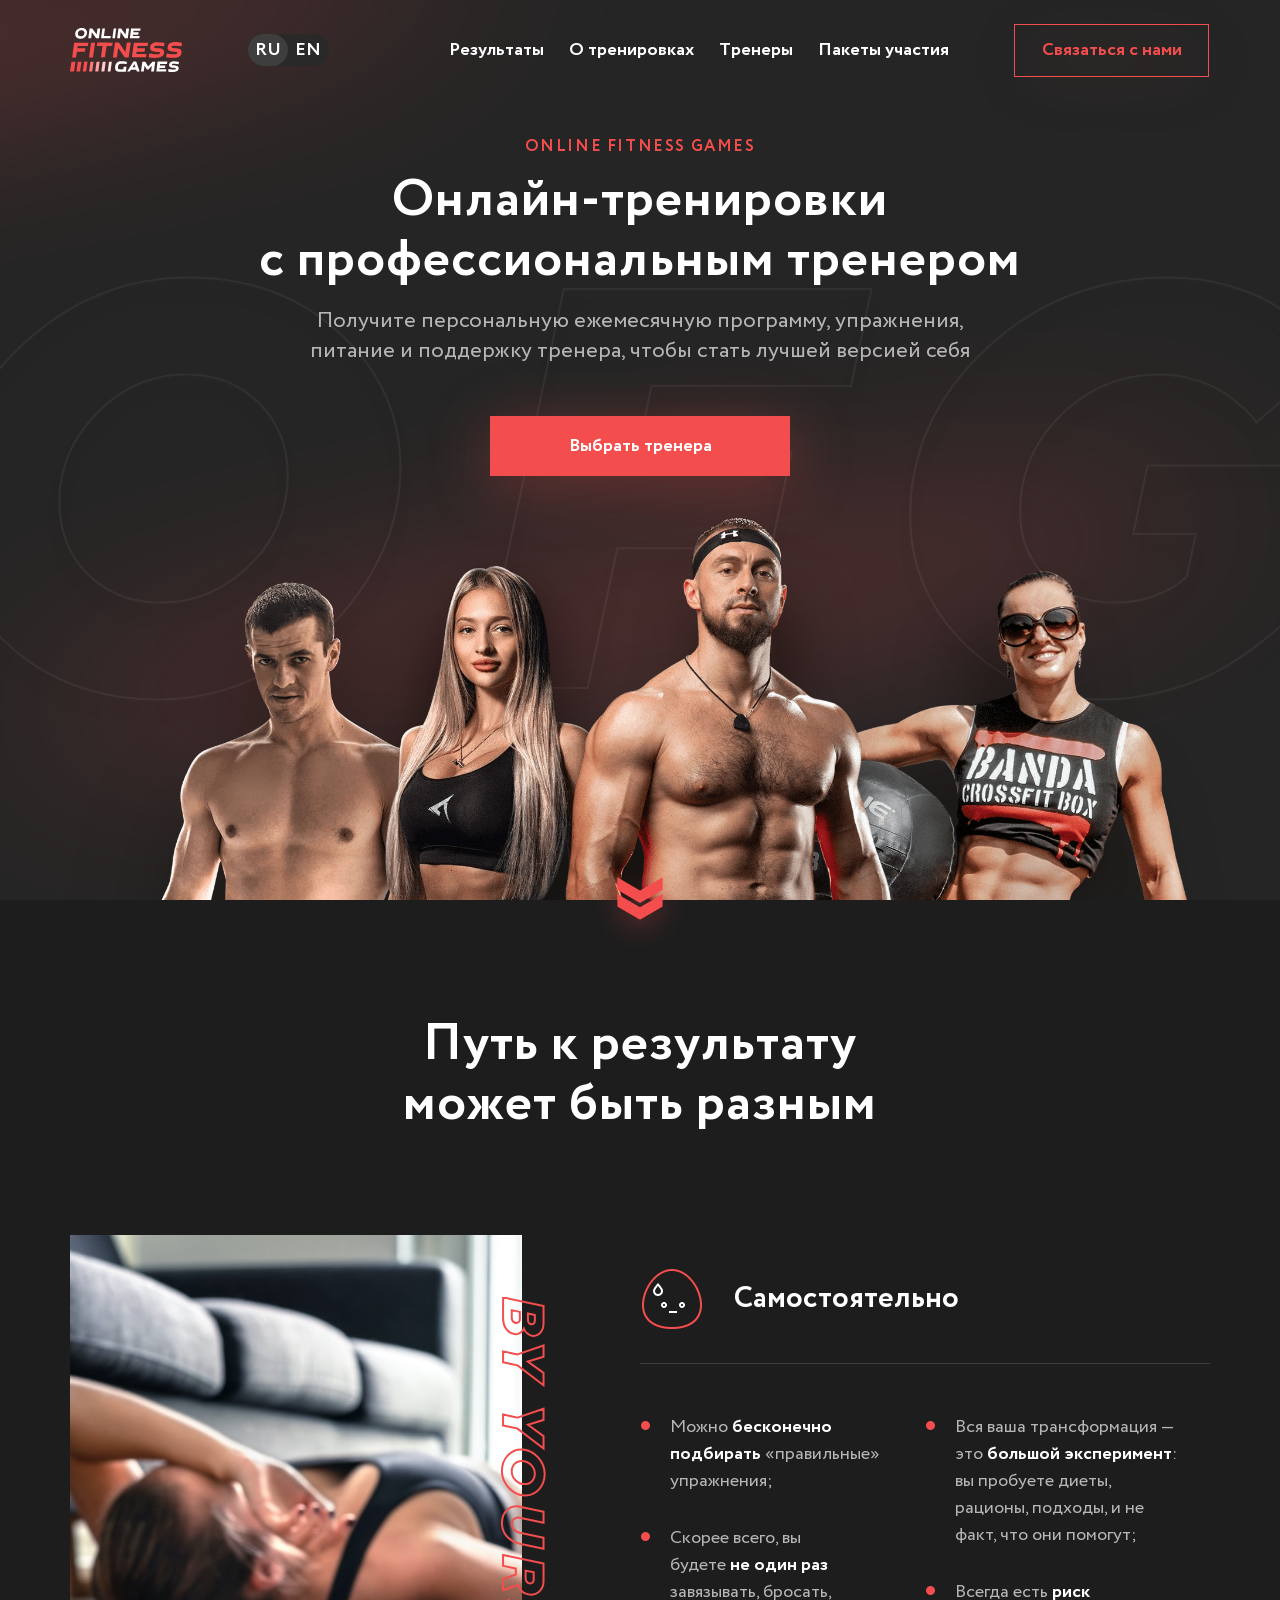
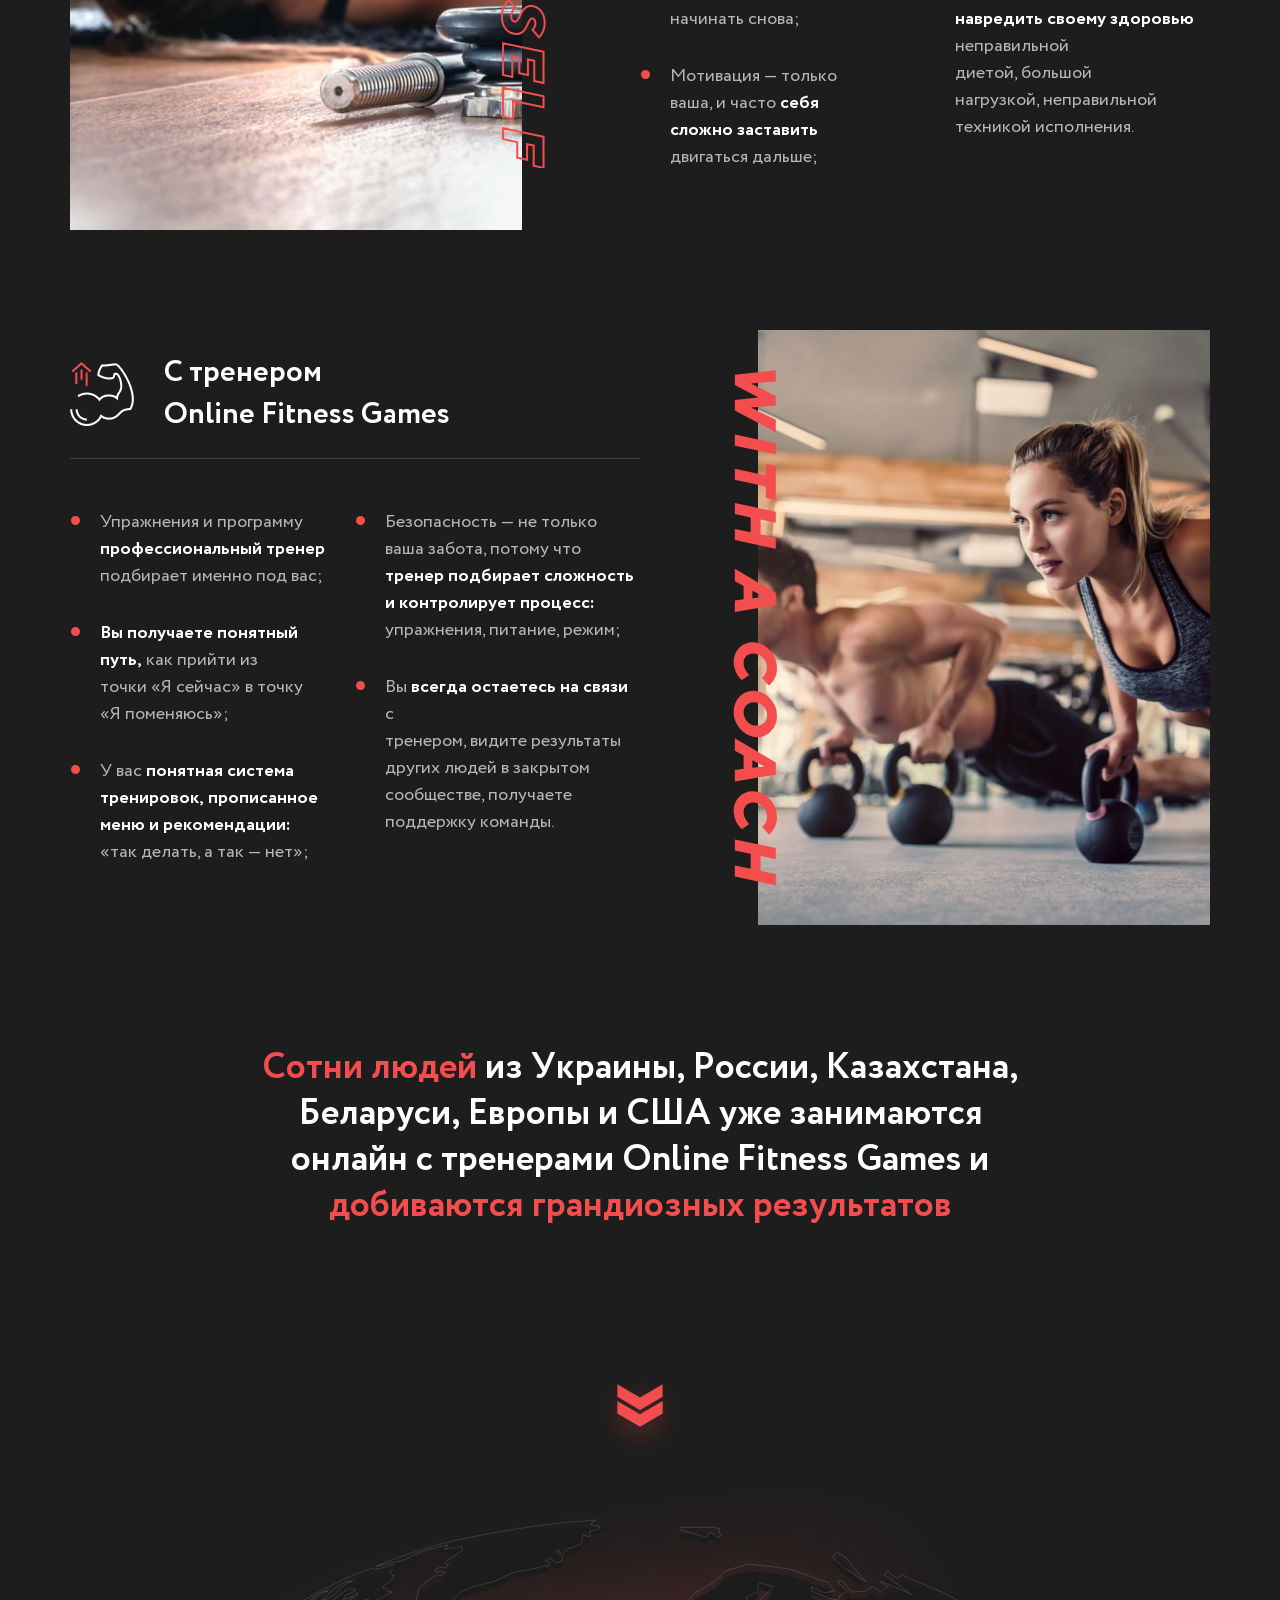
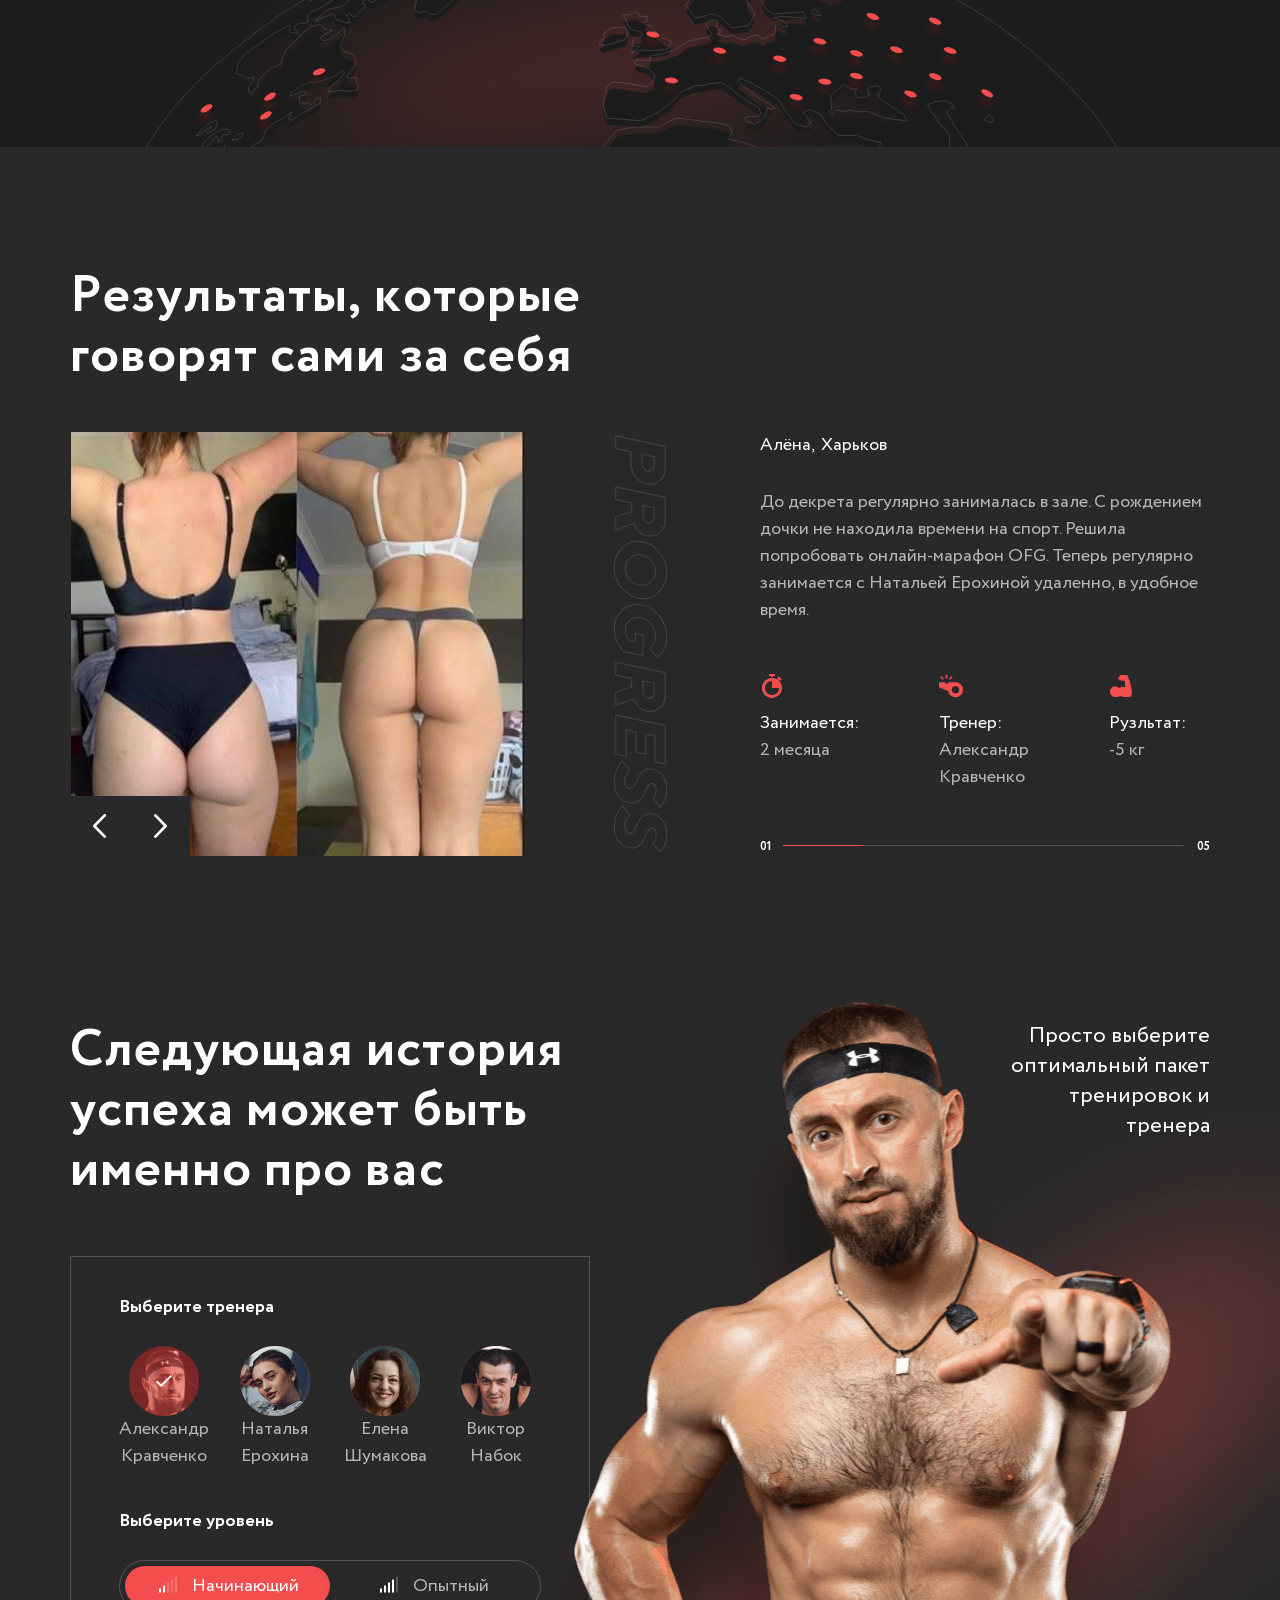
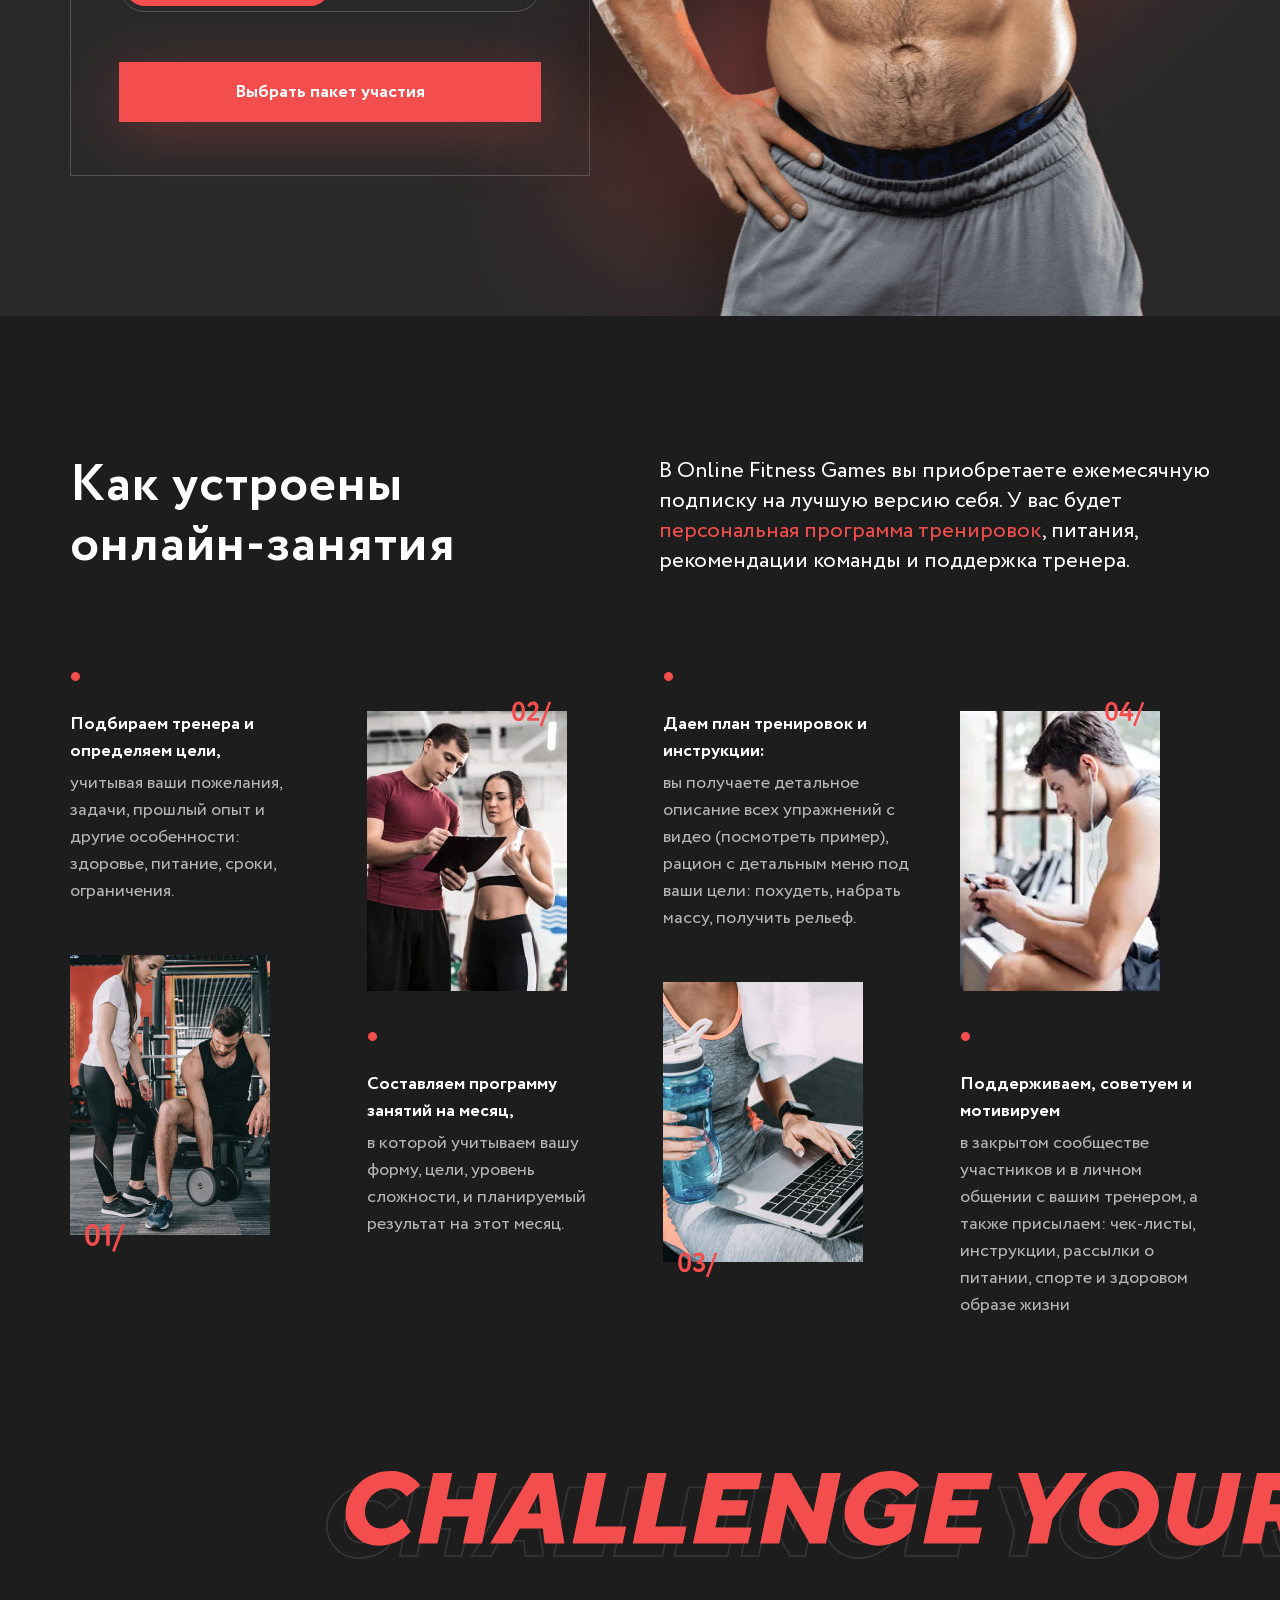
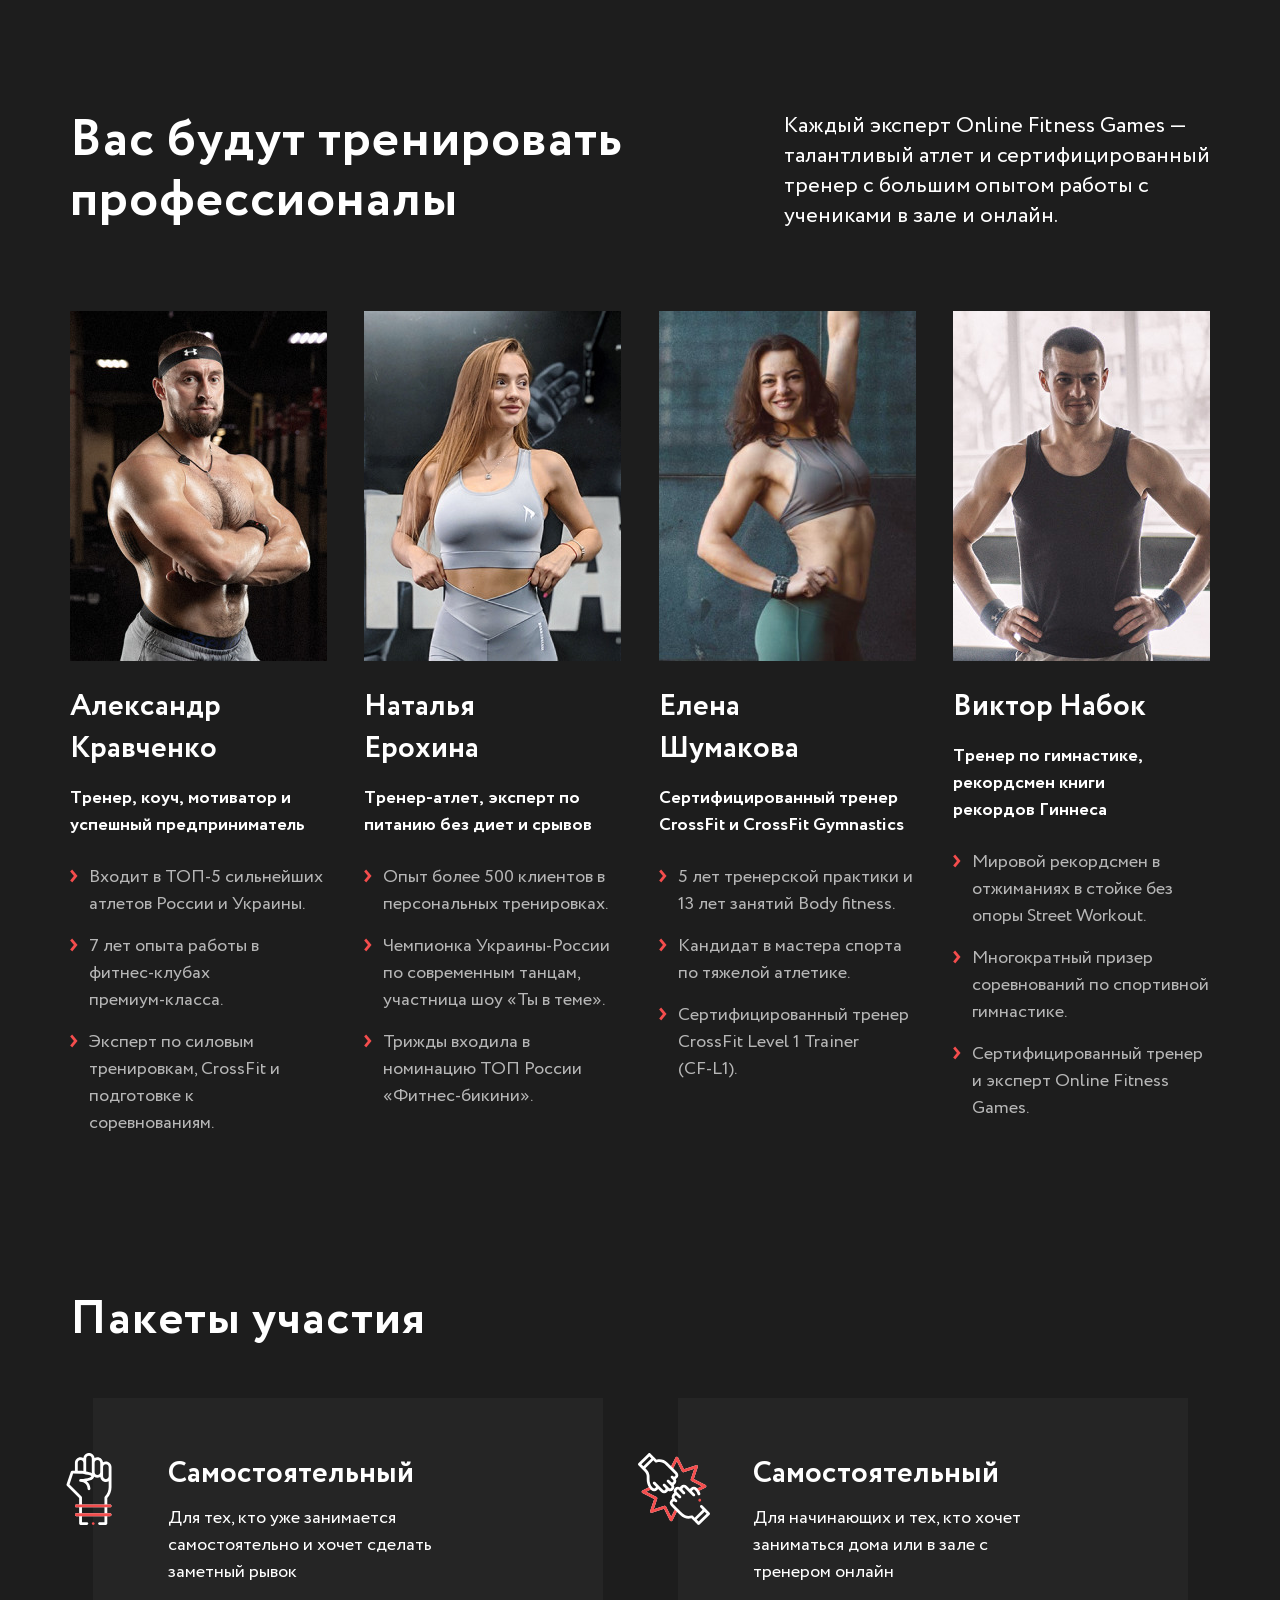
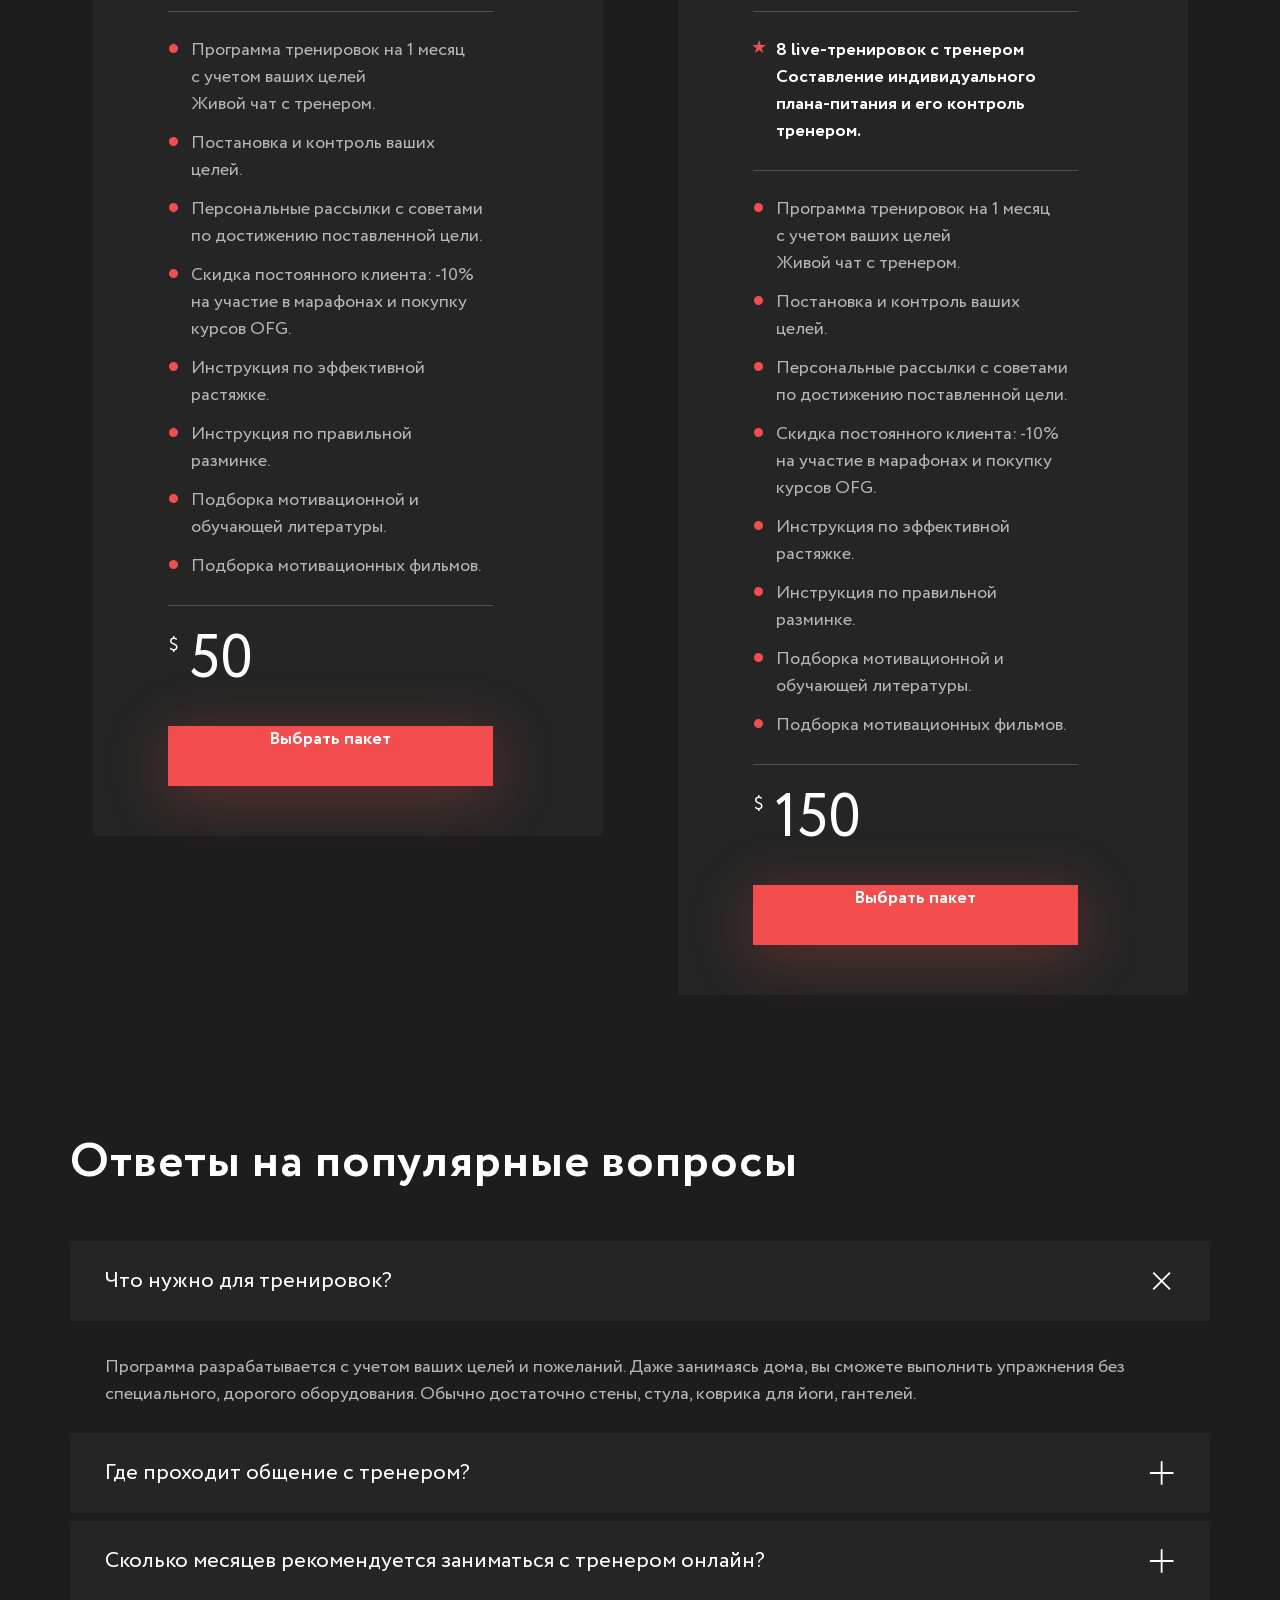
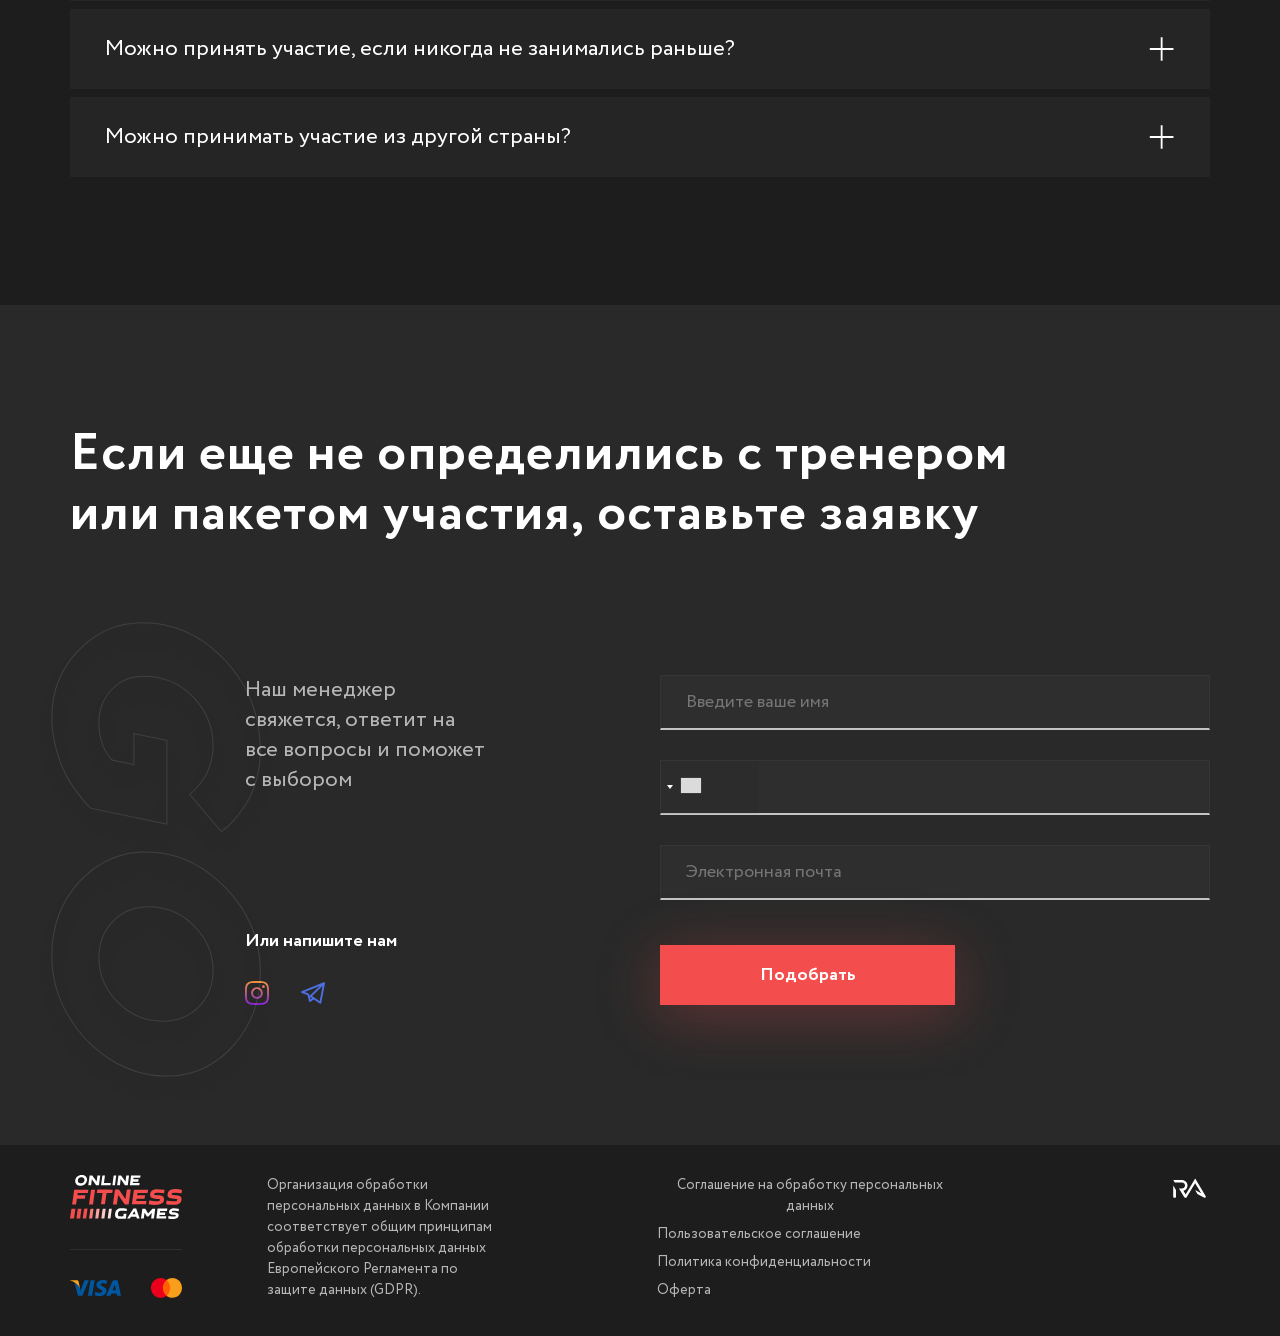
==== index.html @ 72a93641 "first commit" ====
<!DOCTYPE html>
<html lang="en">
<head>
	<meta charset="UTF-8">
	<meta name="viewport" content="width=device-width, initial-scale=1.0">
	<link rel="stylesheet" href="https://stackpath.bootstrapcdn.com/bootstrap/4.5.2/css/bootstrap.min.css" integrity="sha384-JcKb8q3iqJ61gNV9KGb8thSsNjpSL0n8PARn9HuZOnIxN0hoP+VmmDGMN5t9UJ0Z" crossorigin="anonymous">
	<link rel="stylesheet" href="css/intlTelInput.css">
	<link rel="stylesheet" type="text/css" href="css/style.css">
	<link rel="stylesheet" type="text/css" href="css/slick.css">
	<title>Онлайн-тренировки по фитнесу и питанию от Online Fitness Games</title>
</head>
<body>
	<header>
		<div class="container">
			<img src="media/logo.svg" alt="logo" class="adaptiveHide">
			<a href="en/index.html" class="lang adaptiveHide"><span>RU</span><span>EN</span></a>
			<div class="smooth adaptiveHide">
				<ul>
					<li><a href="#third_screen">Результаты</a></li>
					<li><a href="#fourth_screen">О тренировках</a></li>
					<li><a href="#fifth_screen">Тренеры</a></li>
					<li><a href="#sixth_screen">Пакеты участия</a></li>
				</ul>
				<button class="md-trigger" data-modal="modal-12">Связаться с нами</button>
			</div>
			<div class="menuBar_wrapper" data-modal="modal-12">
				<div class="menuBar"></div>
			</div>
		</div>
	</header>
	<section id="first_screen" class="smooth">
		<div class="container">
			<div class="content">
				<p>Online Fitness Games</p>
				<h2>Онлайн-тренировки <br>с профессиональным тренером</h2>
				<p class="p1">Получите персональную ежемесячную программу, упражнения, <br>питание и поддержку тренера, чтобы стать лучшей версией себя</p>
				<a href="#sixth_screen">Выбрать тренера</a>
			</div>
			<div class="first_background">
				<img src="media/background_elements/first_background.svg" alt="first_background">
				<img src="media/background_elements/first_background_adaptive.svg" alt="first_background_adaptive">
				<img src="media/background_elements/first_background_mobile.svg" alt="first_background_mobile">
				<img src="media/background_elements/OFG.svg" alt="OFG">
				<img src="media/background_elements/trainers.png" alt="trainers">
			</div>
		</div>
		<a href="#second_screen">
			<img src="media/icons/scroll_arrow.png" alt="scroll_arrow">
		</a>
	</section>
	<section id="second_screen" class="smooth">
		<div class="container">
			<div class="second_background">
				<img src="media/background_elements/second_background.svg" alt="second_background">
				<img src="media/background_elements/second_background_adaptive.svg" alt="second_background_adaptive">
			</div>
			<h2>Путь к результату <br>может быть разным</h2>
			<div class="content">
				<div class="col-1-2">
					<img src="media/independently_adaptive.jpeg" alt="independently_adaptive">
					<img src="media/independently.jpg" alt="independently">
					<img src="media/by_yourself.svg" alt="by_yourself">
				</div>
				<div class="col-1-2">
					<div class="headline">
						<img src="media/icons/smile.png" alt="smile">
						<h3>Самостоятельно</h3>
					</div>
					<div class="sliderAdaptive">
						<div class="slide">
							<p class="p2">Можно <span>бесконечно <br>подбирать</span> «правильные» <br>упражнения;</p>
							<p class="p2">Cкорее всего, вы <br>будете <span>не один раз</span> <br>завязывать, бросать, <br>начинать снова;</p>
							<p class="p2">Мотивация — только <br>ваша, и часто <span>себя <br>сложно заставить</span> <br>двигаться дальше;</p>
						</div>
						<div class="slide">
							<p class="p2">Вся ваша трансформация — <br>это <span>большой эксперимент</span>: <br>вы пробуете диеты, <br>рационы, подходы, и не <br>факт, что они помогут;</p>
							<p class="p2">Всегда есть <span>риск <br>навредить своему здоровью</span> неправильной <br>диетой, большой <br>нагрузкой, неправильной <br>техникой исполнения.</p>
						</div>
					</div>
					<div class="slider_adaptive">
						<div class="slide">
							<p class="p2">Вся ваша трансформация — <br>это <span>большой эксперимент</span>: <br>вы пробуете диеты, <br>рационы, подходы, и не <br>факт, что они помогут;</p>
							<p class="p2">Всегда есть <span>риск <br>навредить своему здоровью</span> неправильной <br>диетой, большой <br>нагрузкой, неправильной <br>техникой исполнения.</p>
						</div>
						<div class="slide">
							<p class="p2">Можно <span>бесконечно <br>подбирать</span> «правильные» <br>упражнения;</p>
							<p class="p2">Cкорее всего, вы <br>будете <span>не один раз</span> <br>завязывать, бросать, <br>начинать снова;</p>
							<p class="p2">Мотивация — только <br>ваша, и часто <span>себя <br>сложно заставить</span> <br>двигаться дальше;</p>
						</div>
					</div>
				</div>
			</div>
			<div class="content">
				<div class="col-1-2">
					<div class="headline">
						<img src="media/icons/biceps.png" alt="biceps">
						<h3>С тренером<br>Online Fitness Games
						</h3>
					</div>
					<div class="sliderAdaptive">
						<div class="slide">
							<p class="p2">Упражнения и программу <br><span>профессиональный тренер</span> <br>подбирает именно под вас;</p>
							<p class="p2"><span>Вы получаете понятный <br>путь,</span> как прийти из <br>точки «Я сейчас» в точку <br>«Я поменяюсь»;</p>
							<p class="p2">У вас <span>понятная система <br>тренировок, прописанное <br>меню и рекомендации:</span> <br>«так делать, а так — нет»;</p>
						</div>
						<div class="slide">
							<p class="p2">Безопасность — не только <br>ваша забота, потому что <br><span>тренер подбирает сложность<br>и контролирует процесс:</span> <br>упражнения, питание, режим;</p>
							<p class="p2">Вы <span>всегда остаетесь на связи</span> с <br>тренером, видите результаты <br>других людей в закрытом <br>сообществе, получаете <br>поддержку команды.</p>
						</div>
					</div>
					<div class="slider_adaptive">
						<div class="slide">
							<p class="p2">Упражнения и программу <br><span>профессиональный тренер</span> <br>подбирает именно под вас;</p>
							<p class="p2"><span>Вы получаете понятный <br>путь,</span> как прийти из <br>точки «Я сейчас» в точку <br>«Я поменяюсь»;</p>
							<p class="p2">У вас <span>понятная система <br>тренировок, прописанное <br>меню и рекомендации:</span> <br>«так делать, а так — нет»;</p>
						</div>
						<div class="slide">
							<p class="p2">Безопасность — не только <br>ваша забота, потому что <br><span>тренер подбирает сложность<br>и контролирует процесс:</span> <br>упражнения, питание, режим;</p>
							<p class="p2">Вы <span>всегда остаетесь на связи</span> с <br>тренером, видите результаты <br>других людей в закрытом <br>сообществе, получаете <br>поддержку команды.</p>
						</div>
					</div>
				</div>
				<div class="col-1-2">
					<img src="media/teamwise_adaptive.jpeg" alt="teamwise_adaptive">
					<img src="media/teamwise.jpg" alt="teamwise">
					<img src="media/with_coach.svg" alt="with_coach">
				</div>
			</div>
		</div>
		<p><span>Сотни людей</span> из Украины, России, <br class="adaptive">Казахстана, <br>Беларуси, Европы и США <br class="adaptive">уже занимаются <br>онлайн с тренерами <br class="adaptive">Online Fitness Games и <br><span>добиваются <br class="adaptive">грандиозных результатов</span></span></p>
		<a href="#third_screen">
			<img src="media/icons/scroll_arrow.png" alt="scroll_arrow">
		</a>
	</section>

	<section id="third_screen">
		<div class="container">
			<img src="media/progress.svg" alt="progress">
			<h2>Результаты, которые <br>говорят сами за себя</h2>
			<div class="slider-arrow"></div>
			<div class="count">
				<p>0<span id="cp">1</span></p>
				<p>05</p>
			</div>
			<div class="slider">
				<div class="slide">
					<div class="col-1-2">
						<div class="slide_image">
							<img src="media/slider/slide1.jpg" alt="slide1">
						</div>
					</div>
					<div class="col-1-2">
						<div class="info">
							<div>
								<p class="p2">Алёна, Харьков</p>
								<p>
									До декрета регулярно занималась в зале. С рождением дочки не находила времени на спорт. Решила попробовать онлайн-марафон OFG. Теперь регулярно занимается с Натальей Ерохиной удаленно, в удобное время.
								</p>
							</div>
						</div>
						<div class="items">
							<div class="item">
								<img src="media/icons/clock.svg" alt="clock">
								<p class="p2">Занимается: <br><span>2 месяца</span></p>
							</div>
							<div class="item adaptive">
								<img src="media/icons/whistle.svg" alt="whistle">
								<p class="p2">Тренер: <br><span>Александр <br>Кравченко</span></p>
							</div>
							<div class="item">
								<img src="media/icons/biceps.svg" alt="biceps">
								<p class="p2">Рузльтат: <br><span>-5 кг</span></p>
							</div>
						</div>
					</div>
				</div>
				<div class="slide">
					<div class="col-1-2">
						<div class="slide_image">
							<img src="media/slider/slide2.jpg" alt="slide2">
						</div>
					</div>
					<div class="col-1-2">
						<div class="info">
							<div>
								<p class="p2">Дмитрий, Москва</p>
								<p>
									Полгода занимался в фитнес-центре, но результата не было: хотел набрать мышечную массу и стать более рельефным. Сдвинулся с мертвой точки на марафоне и стал заниматься онлайн с тренером OFG.
								</p>
							</div>
						</div>
						<div class="items">
							<div class="item">
								<img src="media/icons/clock.svg" alt="clock">
								<p class="p2">Занимается: <br><span>2 месяца</span></p>
							</div>
							<div class="item adaptive">
								<img src="media/icons/whistle.svg" alt="whistle">
								<p class="p2">Тренер: <br><span>Александр <br>Кравченко</span></p>
							</div>
							<div class="item">
								<img src="media/icons/biceps.svg" alt="biceps">
								<p class="p2">Рузльтат: <br><span>-5 кг</span></p>
							</div>
						</div>
					</div>
				</div>
				<div class="slide">
					<div class="col-1-2">
						<div class="slide_image">
							<img src="media/slider/slide3.jpg" alt="slide3">
						</div>
					</div>
					<div class="col-1-2">
						<div class="info">
							<div>
								<p class="p2">Татьяна, Ижевск</p>
								<p>
									Впервые проходила онлайн-марафон и стала нашей рекордсменкой. Не пропустила ни одну тренировку, просила еще, и сказала, что полностью изменила образ жизни после OFG.
								</p>
							</div>
						</div>
						<div class="items">
							<div class="item">
								<img src="media/icons/clock.svg" alt="clock">
								<p class="p2">Занимается: <br><span>2 месяца</span></p>
							</div>
							<div class="item adaptive">
								<img src="media/icons/whistle.svg" alt="whistle">
								<p class="p2">Тренер: <br><span>Александр <br>Кравченко</span></p>
							</div>
							<div class="item">
								<img src="media/icons/biceps.svg" alt="biceps">
								<p class="p2">Рузльтат: <br><span>-5 кг</span></p>
							</div>
						</div>
					</div>
				</div>
				<div class="slide">
					<div class="col-1-2">
						<div class="slide_image">
							<img src="media/slider/slide4.jpg" alt="slide4">
						</div>
					</div>
					<div class="col-1-2">
						<div class="info">
							<div>
								<p class="p2">Владимир, Санкт-Петербург </p>
								<p>
									Один из победителей прошлого марафона, который удивил всех, включая тренеров своим результатом и трансформацией.
								</p>
							</div>
						</div>
						<div class="items">
							<div class="item">
								<img src="media/icons/clock.svg" alt="clock">
								<p class="p2">Занимается: <br><span>2 месяца</span></p>
							</div>
							<div class="item adaptive">
								<img src="media/icons/whistle.svg" alt="whistle">
								<p class="p2">Тренер: <br><span>Александр <br>Кравченко</span></p>
							</div>
							<div class="item">
								<img src="media/icons/biceps.svg" alt="biceps">
								<p class="p2">Рузльтат: <br><span>-5 кг</span></p>
							</div>
						</div>
					</div>
				</div>
				<div class="slide">
					<div class="col-1-2">
						<div class="slide_image">
							<img src="media/slider/slide5.jpg" alt="slide5">
						</div>
					</div>
					<div class="col-1-2">
						<div class="info">
							<div>
								<p class="p2">Марина, Киев</p>
								<p>
									До этого занималась спортом последний раз в школе. Выполнила все задания тренеров и продолжает заниматься с тренером персонально.
								</p>
							</div>
						</div>
						<div class="items">
							<div class="item">
								<img src="media/icons/clock.svg" alt="clock">
								<p class="p2">Занимается: <br><span>2 месяца</span></p>
							</div>
							<div class="item adaptive">
								<img src="media/icons/whistle.svg" alt="whistle">
								<p class="p2">Тренер: <br><span>Александр <br>Кравченко</span></p>
							</div>
							<div class="item">
								<img src="media/icons/biceps.svg" alt="biceps">
								<p class="p2">Рузльтат: <br><span>-5 кг</span></p>
							</div>
						</div>
					</div>
				</div>
			</div>
		</div>
	</section>
	<section id="third_screen_p2">
		<div class="container">
			<div class="headline">
				<h2>Следующая история <br>успеха может быть <br><span>именно про вас</span></h2>
				<p class="p1">Просто выберите <br>оптимальный пакет <br>тренировок и <br>тренера</p>
			</div>
			<div class="choice">
				<h4>Выберите тренера</h4>
				<div class="coaches">
					<input type="radio" id="coach_1" name="coach" value="coach_1" class="serviceInput" checked>
					<label class="coach" for="coach_1">
						<div>
							<img src="media/coach_1.png" alt="coach_1">
							<img src="media/icons/checkmark.svg" alt="checkmark">
						</div>
						<p class="p2">Александр <br>Кравченко</p>
					</label>
					<input type="radio" id="coach_2" name="coach" value="coach_2" class="serviceInput">
					<label class="coach" for="coach_2">
						<div>
							<img src="media/coach_2.png" alt="coach_2">
							<img src="media/icons/checkmark.svg" alt="checkmark">
						</div>
						<p class="p2">Наталья <br>Ерохина</p>
					</label>
					<input type="radio" id="coach_3" name="coach" value="coach_3" class="serviceInput">
					<label class="coach" for="coach_3">
						<div>
							<img src="media/coach_3.png" alt="coach_3">
							<img src="media/icons/checkmark.svg" alt="checkmark">
						</div>
						<p class="p2">Елена <br>Шумакова</p>
					</label>
					<input type="radio" id="coach_4" name="coach" value="coach_4" class="serviceInput">
					<label class="coach" for="coach_4">
						<div>
							<img src="media/coach_4.png" alt="coach_4">
							<img src="media/icons/checkmark.svg" alt="checkmark">
						</div>
						<p class="p2">Виктор <br>Набок</p>
					</label>
				</div>
				<h4>Выберите уровень</h4>
				<div class="level">
					<input type="radio" id="beginner" name="level" value="beginner" class="serviceInput" checked>
					<label for="beginner">
						<img src="media/icons/beginner.svg" alt="beginner">
						<p class="p2">Начинающий</p>
					</label>
					<input type="radio" id="expert" name="level" value="expert" class="serviceInput">
					<label for="expert">
						<img src="media/icons/expert.svg" alt="expert">
						<p class="p2">Опытный</p>
					</label>
				</div>
				<a href="#">Выбрать пакет участия</a>
			</div>
			<div class="third_background">
				<img src="media/man.png" alt="man">
				<img src="media/man_adaptive.png" alt="man_adaptive">
			</div>
		</div>
	</section>
	<section id="fourth_screen">
		<div class="container">
			<div class="headline">
				<h2>Как устроены <br>онлайн-занятия</h2>
				<p class="p1">В Online Fitness Games вы приобретаете ежемесячную <br>подписку на лучшую версию себя. У вас будет <br><span>персональная программа тренировок</span>, питания, <br>рекомендации команды и поддержка тренера.</p>
			</div>
			<div class="fourth_items">
				<div class="item">
					<p class="p2">
						<span>Подбираем тренера и определяем цели,<br></span>учитывая ваши пожелания, задачи, прошлый опыт и другие особенности: здоровье, питание, сроки, ограничения.
					</p>
					<div class="item_photo">
						<img src="media/fourth_slider/photo_1.jpeg" alt="photo_1">
						<img src="media/fourth_slider/01.svg" alt="01">
					</div>
				</div>
				<div class="item reverse">
					<div class="item_photo">
						<img src="media/fourth_slider/photo_2.jpeg" alt="photo_2">
						<img src="media/fourth_slider/02.svg" alt="02">
					</div>
					<p class="p2">
						<span>Составляем программу занятий на месяц,<br></span>в которой учитываем вашу форму, цели, уровень сложности, и планируемый результат на этот месяц.
					</p>
				</div>
				<div class="item">
					<p class="p2">
						<span>Даем план тренировок и инструкции:<br></span>вы получаете детальное описание всех упражнений с видео (посмотреть пример), рацион с детальным меню под ваши цели: похудеть, набрать массу, получить рельеф.
					</p>
					<div class="item_photo">
						<img src="media/fourth_slider/photo_3.jpeg" alt="photo_3">
						<img src="media/fourth_slider/03.svg" alt="03">
					</div>
				</div>
				<div class="item reverse">
					<div class="item_photo">
						<img src="media/fourth_slider/photo_4.jpeg" alt="photo_4">
						<img src="media/fourth_slider/04.svg" alt="04">
					</div>
					<p class="p2">
						<span>Поддерживаем, советуем и мотивируем<br></span>в закрытом сообществе участников и в личном общении с вашим тренером, а также присылаем: чек-листы, инструкции, рассылки о питании, спорте и здоровом образе жизни
					</p>
				</div>
			</div>
			<div class="fourth_items fourth_slider">
				<div class="item">
					<div class="item_photo">
						<img src="media/fourth_slider/photo_1.jpeg" alt="photo_1">
						<img src="media/fourth_slider/01.svg" alt="01">
					</div>
					<p class="p2">
						<span>Подбираем тренера и определяем цели,<br></span>учитывая ваши пожелания, задачи, прошлый опыт и другие особенности: здоровье, питание, сроки, ограничения.
					</p>
				</div>
				<div class="item">
					<div class="item_photo">
						<img src="media/fourth_slider/photo_2.jpeg" alt="photo_2">
						<img src="media/fourth_slider/02.svg" alt="02">
					</div>
					<p class="p2">
						<span>Составляем программу занятий на месяц,<br></span>в которой учитываем вашу форму, цели, уровень сложности, и планируемый результат на этот месяц.
					</p>
				</div>
				<div class="item">
					<div class="item_photo">
						<img src="media/fourth_slider/photo_3.jpeg" alt="photo_3">
						<img src="media/fourth_slider/03.svg" alt="03">
					</div>
					<p class="p2">
						<span>Даем план тренировок и инструкции:<br></span>вы получаете детальное описание всех упражнений с видео (посмотреть пример), рацион с детальным меню под ваши цели: похудеть, набрать массу, получить рельеф.
					</p>
				</div>
				<div class="item">
					<div class="item_photo">
						<img src="media/fourth_slider/photo_4.jpeg" alt="photo_4">
						<img src="media/fourth_slider/04.svg" alt="04">
					</div>
					<p class="p2">
						<span>Поддерживаем, советуем и мотивируем<br></span>в закрытом сообществе участников и в личном общении с вашим тренером, а также присылаем: чек-листы, инструкции, рассылки о питании, спорте и здоровом образе жизни
					</p>
				</div>
			</div>
		</div>
	</section>
	<section id="ticker">
		<img src="media/challenge_yourself.svg" alt="ticker" class="ticker">
		<img src="media/challenge_yourself.svg" alt="ticker_mobile" class="ticker_mobile">
	</section>
	<section id="fifth_screen">
		<div class="container">
			<div class="headline">
				<h2>Вас будут тренировать <br>профессионалы</h2>
				<p class="p1">Каждый эксперт Online Fitness Games — <br>талантливый атлет и сертифицированный <br>тренер с большим опытом работы с <br>учениками в зале и онлайн.</p>
			</div>
			<div class="fifth_items">
				<div class="item">
					<img src="media/fifth_slider/photo_1.jpeg" alt="photo_1">
					<h3>Александр Кравченко</h3>
					<h4>Тренер, коуч, мотиватор и успешный предприниматель</h4>
					<p class="p2">Входит в ТОП-5 сильнейших атлетов России и Украины.</p>
					<p class="p2">7 лет опыта работы в <br>фитнес-клубах <br>премиум-класса.</p>
					<p class="p2">Эксперт по силовым тренировкам, CrossFit и подготовке к <br>соревнованиям.</p>
				</div>
				<div class="item">
					<img src="media/fifth_slider/photo_2.jpeg" alt="photo_2">
					<h3>Наталья Ерохина</h3>
					<h4>Тренер-атлет, эксперт по питанию без диет и срывов</h4>
					<p class="p2">Опыт более 500 клиентов в персональных тренировках.</p>
					<p class="p2">Чемпионка Украины-России по современным танцам, участница шоу «Ты в теме».</p>
					<p class="p2">Трижды входила в номинацию ТОП России «Фитнес-бикини».</p>
				</div>
				<div class="item">
					<img src="media/fifth_slider/photo_3.jpeg" alt="photo_3">
					<h3>Елена Шумакова</h3>
					<h4>Сертифицированный тренер CrossFit и CrossFit Gymnastics</h4>
					<p class="p2">5 лет тренерской практики и 13 лет занятий Body fitness.</p>
					<p class="p2">Кандидат в мастера спорта по тяжелой атлетике.</p>
					<p class="p2">Сертифицированный тренер CrossFit Level 1 Trainer <br>(СF-L1).</p>
				</div>
				<div class="item">
					<img src="media/fifth_slider/photo_4.jpeg" alt="photo_4">
					<h3>Виктор Набок</h3>
					<h4>Тренер по гимнастике, рекордсмен книги <br>рекордов Гиннеса</h4>
					<p class="p2">Мировой рекордсмен в отжиманиях в стойке без опоры Street Workout.</p>
					<p class="p2">Многократный призер соревнований по спортивной гимнастике.</p>
					<p class="p2">Сертифицированный тренер и эксперт Online Fitness Games.</p>
				</div>
			</div>
			<div class="fifth_items fifth_slider">
				<div class="item">
					<img src="media/fifth_slider/photo_1.jpeg" alt="photo_1">
					<h3>Александр Кравченко</h3>
					<h4>Тренер, коуч, мотиватор и успешный предприниматель</h4>
					<p class="p2">Входит в ТОП-5 сильнейших атлетов России и Украины.</p>
					<p class="p2">7 лет опыта работы в <br>фитнес-клубах <br>премиум-класса.</p>
					<p class="p2">Эксперт по силовым тренировкам, CrossFit и подготовке к <br>соревнованиям.</p>
				</div>
				<div class="item">
					<img src="media/fifth_slider/photo_2.jpeg" alt="photo_2">
					<h3>Наталья Ерохина</h3>
					<h4>Тренер-атлет, эксперт по питанию без диет и срывов</h4>
					<p class="p2">Опыт более 500 клиентов в персональных тренировках.</p>
					<p class="p2">Чемпионка Украины-России по современным танцам, участница шоу «Ты в теме».</p>
					<p class="p2">Трижды входила в номинацию ТОП России «Фитнес-бикини».</p>
				</div>
				<div class="item">
					<img src="media/fifth_slider/photo_3.jpeg" alt="photo_3">
					<h3>Елена Шумакова</h3>
					<h4>Сертифицированный тренер CrossFit и CrossFit Gymnastics</h4>
					<p class="p2">5 лет тренерской практики и 13 лет занятий Body fitness.</p>
					<p class="p2">Кандидат в мастера спорта по тяжелой атлетике.</p>
					<p class="p2">Сертифицированный тренер CrossFit Level 1 Trainer <br>(СF-L1).</p>
				</div>
				<div class="item">
					<img src="media/fifth_slider/photo_4.jpeg" alt="photo_4">
					<h3>Виктор Набок</h3>
					<h4>Тренер по гимнастике, рекордсмен книги <br>рекордов Гиннеса</h4>
					<p class="p2">Мировой рекордсмен в отжиманиях в стойке без опоры Street Workout.</p>
					<p class="p2">Многократный призер соревнований по спортивной гимнастике.</p>
					<p class="p2">Сертифицированный тренер и эксперт Online Fitness Games.</p>
				</div>
			</div>
		</div>
	</section>
	<section id="sixth_screen">
		<div class="container">
			<h2>Пакеты участия</h2>
			<div class="packet">
				<div class="headline">
					<h3>Самостоятельный</h3>
					<p class="p2">Для тех, кто уже занимается самостоятельно и хочет сделать заметный рывок</p>
				</div>
				<div class="content">
					<p class="p2">Программа тренировок на 1 месяц <br>с учетом ваших целей
						<br>Живой чат с тренером.
					</p>
					<p class="p2">Постановка и контроль ваших целей.</p>
					<p class="p2">Персональные рассылки с советами по достижению поставленной цели.</p>
					<p class="p2">Скидка постоянного клиента: -10% на участие в марафонах и покупку курсов OFG.</p>
					<p class="p2">Инструкция по эффективной растяжке. </p>
					<p class="p2">Инструкция по правильной разминке.</p>
					<p class="p2">Подборка мотивационной и обучающей литературы.</p>
					<p class="p2">Подборка мотивационных фильмов.</p>
				</div>
				<div class="bottom_line">
					<p><span>$</span>50</p>
					<button>Выбрать пакет</button>
				</div>
				<img src="media/icons/fist.svg" alt="fist">
			</div>
			<div class="packet">
				<div class="headline">
					<h3>Самостоятельный</h3>
					<p class="p2">Для начинающих и тех, кто хочет заниматься дома или в зале с тренером онлайн</p>
				</div>
				<div class="content">
					<h4>8 live-тренировок с тренером
						<br>Составление индивидуального плана-питания и его контроль тренером.
					</h4>
					<p class="p2">Программа тренировок на 1 месяц <br>с учетом ваших целей
						<br>Живой чат с тренером.
					</p>
					<p class="p2">Постановка и контроль ваших целей.</p>
					<p class="p2">Персональные рассылки с советами по достижению поставленной цели.</p>
					<p class="p2">Скидка постоянного клиента: -10% на участие в марафонах и покупку курсов OFG.</p>
					<p class="p2">Инструкция по эффективной растяжке. </p>
					<p class="p2">Инструкция по правильной разминке.</p>
					<p class="p2">Подборка мотивационной и обучающей литературы.</p>
					<p class="p2">Подборка мотивационных фильмов.</p>
				</div>
				<div class="bottom_line">
					<p><span>$</span>150</p>
					<button>Выбрать пакет</button>
				</div>
				<img src="media/icons/fists.svg" alt="fists">
			</div>
		</div>
	</section>
	<section id="seventh_screen">
		<div class="container">
			<h2>Ответы на популярные вопросы</h2>
			<div class="questions">
				<input type="checkbox" name="inset" id="first_question" class="serviceInput" checked>
				<label for="first_question">
					<p class="p1">Что нужно для тренировок?</p>
					<svg width="30" height="30" viewBox="0 0 30 30" fill="none" xmlns="http://www.w3.org/2000/svg">
						<g>
						<path d="M23.4854 5.10078L24.8996 6.51499L6.51483 24.8998L5.10061 23.4856L23.4854 5.10078Z" fill="white"/>
						<path d="M24.8996 23.4852L23.4854 24.8995L5.10059 6.51468L6.5148 5.10046L24.8996 23.4852Z" fill="white"/>
						</g>
					</svg>
				</label>
				<div class="first_question">
					<p>Программа разрабатывается с учетом ваших целей и пожеланий. Даже занимаясь дома, вы сможете выполнить упражнения без специального, дорогого оборудования. Обычно достаточно стены, стула, коврика для йоги, гантелей.</p>
				</div>
				<input type="checkbox" name="inset" id="second_question" class="serviceInput">
				<label for="second_question">
					<p class="p1">Где проходит общение с тренером?</p>
					<svg width="30" height="30" viewBox="0 0 30 30" fill="none" xmlns="http://www.w3.org/2000/svg">
						<g>
						<path d="M23.4854 5.10078L24.8996 6.51499L6.51483 24.8998L5.10061 23.4856L23.4854 5.10078Z" fill="white"/>
						<path d="M24.8996 23.4852L23.4854 24.8995L5.10059 6.51468L6.5148 5.10046L24.8996 23.4852Z" fill="white"/>
						</g>
					</svg>
				</label>
				<div class="second_question">
					<p>Преимущественно тренер общается с вами в мессенджере: Telegram, WhatsApp, Viber.</p>
				</div>
				<input type="checkbox" name="inset" id="third_question" class="serviceInput">
				<label for="third_question">
					<p class="p1">Сколько месяцев рекомендуется заниматься с тренером онлайн?</p>
					<svg width="30" height="30" viewBox="0 0 30 30" fill="none" xmlns="http://www.w3.org/2000/svg">
						<g>
						<path d="M23.4854 5.10078L24.8996 6.51499L6.51483 24.8998L5.10061 23.4856L23.4854 5.10078Z" fill="white"/>
						<path d="M24.8996 23.4852L23.4854 24.8995L5.10059 6.51468L6.5148 5.10046L24.8996 23.4852Z" fill="white"/>
						</g>
					</svg>
				</label>
				<div class="third_question">
					<p>Нет какого-либо ограничения или конкретного срока. Мы рекомендуем заниматься регулярно, чтобы добиться результата. В зависимости от целей это может занимать от 3 месяцев.</p>
				</div>
				<input type="checkbox" name="inset" id="fourth_question" class="serviceInput">
				<label for="fourth_question">
					<p class="p1">Можно принять участие, если никогда не занимались раньше?</p>
					<svg width="30" height="30" viewBox="0 0 30 30" fill="none" xmlns="http://www.w3.org/2000/svg">
						<g>
						<path d="M23.4854 5.10078L24.8996 6.51499L6.51483 24.8998L5.10061 23.4856L23.4854 5.10078Z" fill="white"/>
						<path d="M24.8996 23.4852L23.4854 24.8995L5.10059 6.51468L6.5148 5.10046L24.8996 23.4852Z" fill="white"/>
						</g>
					</svg>
				</label>
				<div class="fourth_question">
					<p>Да, онлайн-тренировки подходит как опытным, так и начинающим. Все задания и упражнения подбираются с учетом результатов персональной тренировки и под ваши цели.</p>
				</div>
				<input type="checkbox" name="inset" id="fifth_question" class="serviceInput">
				<label for="fifth_question">
					<p class="p1">Можно принимать участие из другой страны?</p>
					<svg width="30" height="30" viewBox="0 0 30 30" fill="none" xmlns="http://www.w3.org/2000/svg">
						<g>
						<path d="M23.4854 5.10078L24.8996 6.51499L6.51483 24.8998L5.10061 23.4856L23.4854 5.10078Z" fill="white"/>
						<path d="M24.8996 23.4852L23.4854 24.8995L5.10059 6.51468L6.5148 5.10046L24.8996 23.4852Z" fill="white"/>
						</g>
					</svg>
				</label>
				<div class="fifth_question">
					<p>Да, у нас есть участники из Украины, России, Беларуси, Казахстана, Латвии, США, Испании, Финляндии, Канады.</p>
				</div>
			</div>
		</div>
	</section>
	<section id="eigth_screen">
		<div class="container">
			<h2>Если еще не определились с тренером или пакетом участия, оставьте заявку</h2>
			<div class="content">
				<div class="col-1-2">
					<p class="p1">Наш менеджер свяжется, ответит на все вопросы и поможет с выбором</p>
					<div class="social">
						<h4>Или напишите нам</h4>
						<a href="#">
							<img src="media/icons/instagram.svg" alt="instagram">
						</a>
						<a href="#">
							<img src="media/icons/telegram.svg" alt="telegram">
						</a>
					</div>
					<img src="media/background_elements/eigth_background.svg" alt="eigth_background">
				</div>
				<form action="" method="" class="feedback">
					<input type="text" name="name" placeholder="Введите ваше имя" required>
					<input type="tel" name="tel" required id="phone" onkeyup="this.value = this.value.replace(/[^\d]/g,'');">
					<input type="email" name="email" placeholder="Электронная почта" required>
					<button type="submit">Подобрать</button>
				</form>
			</div>
		</div>
	</section>
	<footer>
		<div class="container">
			<div class="images">
				<img src="media/logo.svg" alt="logo">
				<div class="payment">
					<img src="media/icons/visa.svg" alt="visa">
					<img src="media/icons/mc.svg" alt="mc">
				</div>
			</div>
			<div class="description">
				<p>Организация обработки персональных данных в Компании соответствует общим
					принципам обработки персональных данных Европейского Регламента по защите данных
					(GDPR).
				</p>
			</div>
			<ul>
				<li>
					<button>Соглашение на обработку персональных данных</button>
				</li>
				<li>
					<button>Пользовательское соглашение</button>
				</li>
				<li>
					<button>Политика конфиденциальности</button>
				</li>
				<li>
					<button>Оферта</button>
				</li>
			</ul>
			<a href="https://rezart.agency/" target="_blank" class="rezart">
				<img src="media/icons/rezart.svg" alt="rezart">
			</a>
		</div>
		<a href="https://rezart.agency/" target="_blank" class="rezart_adaptive">
			<img src="media/icons/rezart.svg" alt="rezart">
		</a>
	</footer>

	<div class="md-modal md-effect-12">
		<div class="md-content">
			<h3>Оставьте заявку</h3>
			<p class="p2">наш менеджер свяжется с вами <br>и ответит на все вопросы</p>
			<form action="" class="feedback1 col-1-2">
				<input type="text" name="name" placeholder="Введите ваше имя" required>
				<input type="tel" name="tel" id="popupPhone" required onkeyup="this.value = this.value.replace(/[^\d]/g,'');">
				<input type="email" name="email" placeholder="Электронная почта" required>
				<button type="submit">Оставить заявку</button>
			</form>
		</div>
		<button class="md-close"><img src="media/icons/close.svg" alt="close"></button>
	</div>

	<div class="menu md-effect-12">
		<div class="md-content">
			<ul>
				<li><a href="#third_screen" class="menuLink">Результаты</a></li>
				<li><a href="#fourth_screen" class="menuLink">О тренировках</a></li>
				<li><a href="#fifth_screen" class="menuLink">Тренеры</a></li>
				<li><a href="#sixth_screen" class="menuLink">Пакеты участия</a></li>
			</ul>
			<a href="en/index.html" class="lang"><span>RU</span><span>EN</span></a>
			<button class="menuLink md-trigger" data-modal="modal-12">Связаться с нами</button>
			<div class="social">
				<a href="https://www.instagram.com/online_fitness_games_/"><img src="media/icons/instagram.svg" alt="instagram"></a>
				<a href="https://t.me/onlinefitnessgames"><img src="media/icons/telegram.svg" alt="telegram"></a>
			</div>
		</div>
	</div>
	<div class="md-overlay"></div>
	<div class="md-overlay1"></div>

	<script src="https://ajax.googleapis.com/ajax/libs/jquery/3.5.1/jquery.min.js"></script>
	<script src="js/jquery.validate.min.js"></script>
	<script src="js/slick.min.js"></script>
	<script src="js/main.js"></script>
	<script src="js/intlTelInput.js"></script>
	<script>
		var input = document.querySelector("#phone");
		window.intlTelInput(input, {
			utilsScript: "js/utils.js",
			initialCountry: "auto",
  			geoIpLookup: function(success, failure) {
   				$.get("https://ipinfo.io", function() {}, "jsonp").always(function(resp) {
      				var countryCode = (resp && resp.country) ? resp.country : "";
     			success(countryCode);
				});
			},
			separateDialCode: true,
		});
		var input = document.querySelector("#popupPhone");
		window.intlTelInput(input, {
			utilsScript: "js/utils.js",
			initialCountry: "auto",
  			geoIpLookup: function(success, failure) {
   				$.get("https://ipinfo.io", function() {}, "jsonp").always(function(resp) {
      				var countryCode = (resp && resp.country) ? resp.country : "";
     			success(countryCode);
				});
			},
			separateDialCode: true,
		});
	</script>
</body>
</html>
---- css/intlTelInput.css ----
.iti {
  position: relative;
  display: inline-block;
  width: 100%;
  margin-bottom: 30px;}
  .iti * {
    box-sizing: border-box;
    -moz-box-sizing: border-box; }
  .iti__hide {
    display: none; }
  .iti__v-hide {
    visibility: hidden; }
  .iti input, .iti input[type=text], .iti input[type=tel] {
    position: relative;
    z-index: 0;
    margin-top: 0 !important;
    margin-bottom: 0 !important;
    padding-right: 36px;
    margin-right: 0; }
  .iti__flag-container {
    position: absolute;
    top: 0;
    bottom: 0;
    right: 0;
    padding: 1px;
    width: 100px;}
  .iti__selected-flag {
    z-index: 1;
    position: relative;
    display: flex;
    align-items: center;
    height: 100%;
    width: 100px;
    justify-content: flex-end;
    align-content: center; 
    padding-right: 10px;}
  .iti__arrow {
    margin-left: 6px;
    position: absolute;
    left: 0;
    width: 0;
    height: 0;
    bottom: 25px;
    border-left: 3px solid transparent;
    border-right: 3px solid transparent;
    border-top: 4px solid #fff; }
    .iti__arrow--up {
      border-top: none;
      border-bottom: 4px solid #fff; }
  .iti__country-list {
    font-family: Circe-Bold, sans-serif;
    background-color: #1D1D1D;
    width: 550px;
    position: absolute;
    z-index: 10;
    left: 0;
    top: 52px;
    list-style: none;
    text-align: left;
    padding: 0;
    margin: 0 0 0 -1px;
    box-shadow: 1px 1px 4px rgba(0, 0, 0, 0.2);
    border: 1px solid #CCC;
    white-space: nowrap;
    max-height: 200px;
    overflow-y: scroll;
    overflow-x: hidden;
    -webkit-overflow-scrolling: touch; }
    .iti__country-list--dropup {
      bottom: 100%;
      margin-bottom: -1px; }
    @media (max-width: 500px) {
      .iti__country-list {
        white-space: normal; } }
  .iti__flag-box {
    display: inline-block;
    width: 20px; }
  .iti__divider {
    padding-bottom: 5px;
    margin-bottom: 5px;
    border-bottom: 1px solid #CCC; }
  .iti__country {
    padding: 5px 10px;
    outline: none; }
  .iti__dial-code {
    color: #999; }
  .iti__country.iti__highlight {
    background-color: rgba(0, 0, 0, 0.05); }
  .iti__flag-box, .iti__country-name, .iti__dial-code {
    vertical-align: middle; }
  .iti__flag-box, .iti__country-name {
    margin-right: 6px; }
  .iti--allow-dropdown input, .iti--allow-dropdown input[type=text], .iti--allow-dropdown input[type=tel], .iti--separate-dial-code input, .iti--separate-dial-code input[type=text], .iti--separate-dial-code input[type=tel] {
    padding-right: 6px;
    padding-left: 52px;
    margin-left: 0; }
  .iti--allow-dropdown .iti__flag-container, .iti--separate-dial-code .iti__flag-container {
    right: auto;
    left: 0;
    justify-content: flex-end;
    width: 100px;}
  .iti--allow-dropdown .iti__flag-container:hover {
    cursor: pointer; }
    .iti--allow-dropdown .iti__flag-container:hover .iti__selected-flag {
      background-color: rgba(0, 0, 0, 0.1); }
  .iti--allow-dropdown input[disabled] + .iti__flag-container:hover,
  .iti--allow-dropdown input[readonly] + .iti__flag-container:hover {
    cursor: default; }
    .iti--allow-dropdown input[disabled] + .iti__flag-container:hover .iti__selected-flag,
    .iti--allow-dropdown input[readonly] + .iti__flag-container:hover .iti__selected-flag {
      background-color: transparent; }
  .iti--separate-dial-code .iti__selected-flag {
    background-color: rgba(0, 0, 0, 0.05); }
  .iti--separate-dial-code .iti__selected-dial-code {
    font-family: Circe-Bold, sans-serif;
    padding-bottom: 1px;
  margin-left: 10px;
font-size: 17px;
margin-left: 7px; }
  .iti--container {
    position: absolute;
    top: -1000px;
    left: -1000px;
    z-index: 1060;
    padding: 1px; }
    .iti--container:hover {
      cursor: pointer; }

.iti-mobile .iti--container {
  top: 0;
  bottom: 0;
  left: 0;
  right: 0;
  margin: auto;
  width: 90%;
  position: fixed; 
  z-index: 2400;}

.iti-mobile .iti__country-list {
  max-height: 100%;
  width: 100%; }

.iti-mobile .iti__country {
  padding: 10px 10px;
  line-height: 1.5em; }
.iti__selected-flag .iti__flag {
  position: absolute;
left: 20px;
bottom: 21px;
}
.iti__flag {
  width: 20px;
 }
  .iti__flag.iti__be {
    width: 18px; }
  .iti__flag.iti__ch {
    width: 15px; }
  .iti__flag.iti__mc {
    width: 19px; }
  .iti__flag.iti__ne {
    width: 18px; }
  .iti__flag.iti__np {
    width: 13px; }
  .iti__flag.iti__va {
    width: 15px; }
  @media (-webkit-min-device-pixel-ratio: 2), (min-resolution: 192dpi) {
    .iti__flag {
      background-size: 5652px 15px; } }
  .iti__flag.iti__ac {
    height: 10px;
    background-position: 0px 0px; }
  .iti__flag.iti__ad {
    height: 14px;
    background-position: -22px 0px; }
  .iti__flag.iti__ae {
    height: 10px;
    background-position: -44px 0px; }
  .iti__flag.iti__af {
    height: 14px;
    background-position: -66px 0px; }
  .iti__flag.iti__ag {
    height: 14px;
    background-position: -88px 0px; }
  .iti__flag.iti__ai {
    height: 10px;
    background-position: -110px 0px; }
  .iti__flag.iti__al {
    height: 15px;
    background-position: -132px 0px; }
  .iti__flag.iti__am {
    height: 10px;
    background-position: -154px 0px; }
  .iti__flag.iti__ao {
    height: 14px;
    background-position: -176px 0px; }
  .iti__flag.iti__aq {
    height: 14px;
    background-position: -198px 0px; }
  .iti__flag.iti__ar {
    height: 13px;
    background-position: -220px 0px; }
  .iti__flag.iti__as {
    height: 10px;
    background-position: -242px 0px; }
  .iti__flag.iti__at {
    height: 14px;
    background-position: -264px 0px; }
  .iti__flag.iti__au {
    height: 10px;
    background-position: -286px 0px; }
  .iti__flag.iti__aw {
    height: 14px;
    background-position: -308px 0px; }
  .iti__flag.iti__ax {
    height: 13px;
    background-position: -330px 0px; }
  .iti__flag.iti__az {
    height: 10px;
    background-position: -352px 0px; }
  .iti__flag.iti__ba {
    height: 10px;
    background-position: -374px 0px; }
  .iti__flag.iti__bb {
    height: 14px;
    background-position: -396px 0px; }
  .iti__flag.iti__bd {
    height: 12px;
    background-position: -418px 0px; }
  .iti__flag.iti__be {
    height: 15px;
    background-position: -440px 0px; }
  .iti__flag.iti__bf {
    height: 14px;
    background-position: -460px 0px; }
  .iti__flag.iti__bg {
    height: 12px;
    background-position: -482px 0px; }
  .iti__flag.iti__bh {
    height: 12px;
    background-position: -504px 0px; }
  .iti__flag.iti__bi {
    height: 12px;
    background-position: -526px 0px; }
  .iti__flag.iti__bj {
    height: 14px;
    background-position: -548px 0px; }
  .iti__flag.iti__bl {
    height: 14px;
    background-position: -570px 0px; }
  .iti__flag.iti__bm {
    height: 10px;
    background-position: -592px 0px; }
  .iti__flag.iti__bn {
    height: 10px;
    background-position: -614px 0px; }
  .iti__flag.iti__bo {
    height: 14px;
    background-position: -636px 0px; }
  .iti__flag.iti__bq {
    height: 14px;
    background-position: -658px 0px; }
  .iti__flag.iti__br {
    height: 14px;
    background-position: -680px 0px; }
  .iti__flag.iti__bs {
    height: 10px;
    background-position: -702px 0px; }
  .iti__flag.iti__bt {
    height: 14px;
    background-position: -724px 0px; }
  .iti__flag.iti__bv {
    height: 15px;
    background-position: -746px 0px; }
  .iti__flag.iti__bw {
    height: 14px;
    background-position: -768px 0px; }
  .iti__flag.iti__by {
    height: 10px;
    background-position: -790px 0px; }
  .iti__flag.iti__bz {
    height: 14px;
    background-position: -812px 0px; }
  .iti__flag.iti__ca {
    height: 10px;
    background-position: -834px 0px; }
  .iti__flag.iti__cc {
    height: 10px;
    background-position: -856px 0px; }
  .iti__flag.iti__cd {
    height: 15px;
    background-position: -878px 0px; }
  .iti__flag.iti__cf {
    height: 14px;
    background-position: -900px 0px; }
  .iti__flag.iti__cg {
    height: 14px;
    background-position: -922px 0px; }
  .iti__flag.iti__ch {
    height: 15px;
    background-position: -944px 0px; }
  .iti__flag.iti__ci {
    height: 14px;
    background-position: -961px 0px; }
  .iti__flag.iti__ck {
    height: 10px;
    background-position: -983px 0px; }
  .iti__flag.iti__cl {
    height: 14px;
    background-position: -1005px 0px; }
  .iti__flag.iti__cm {
    height: 14px;
    background-position: -1027px 0px; }
  .iti__flag.iti__cn {
    height: 14px;
    background-position: -1049px 0px; }
  .iti__flag.iti__co {
    height: 14px;
    background-position: -1071px 0px; }
  .iti__flag.iti__cp {
    height: 14px;
    background-position: -1093px 0px; }
  .iti__flag.iti__cr {
    height: 12px;
    background-position: -1115px 0px; }
  .iti__flag.iti__cu {
    height: 10px;
    background-position: -1137px 0px; }
  .iti__flag.iti__cv {
    height: 12px;
    background-position: -1159px 0px; }
  .iti__flag.iti__cw {
    height: 14px;
    background-position: -1181px 0px; }
  .iti__flag.iti__cx {
    height: 10px;
    background-position: -1203px 0px; }
  .iti__flag.iti__cy {
    height: 14px;
    background-position: -1225px 0px; }
  .iti__flag.iti__cz {
    height: 14px;
    background-position: -1247px 0px; }
  .iti__flag.iti__de {
    height: 12px;
    background-position: -1269px 0px; }
  .iti__flag.iti__dg {
    height: 10px;
    background-position: -1291px 0px; }
  .iti__flag.iti__dj {
    height: 14px;
    background-position: -1313px 0px; }
  .iti__flag.iti__dk {
    height: 15px;
    background-position: -1335px 0px; }
  .iti__flag.iti__dm {
    height: 10px;
    background-position: -1357px 0px; }
  .iti__flag.iti__do {
    height: 14px;
    background-position: -1379px 0px; }
  .iti__flag.iti__dz {
    height: 14px;
    background-position: -1401px 0px; }
  .iti__flag.iti__ea {
    height: 14px;
    background-position: -1423px 0px; }
  .iti__flag.iti__ec {
    height: 14px;
    background-position: -1445px 0px; }
  .iti__flag.iti__ee {
    height: 13px;
    background-position: -1467px 0px; }
  .iti__flag.iti__eg {
    height: 14px;
    background-position: -1489px 0px; }
  .iti__flag.iti__eh {
    height: 10px;
    background-position: -1511px 0px; }
  .iti__flag.iti__er {
    height: 10px;
    background-position: -1533px 0px; }
  .iti__flag.iti__es {
    height: 14px;
    background-position: -1555px 0px; }
  .iti__flag.iti__et {
    height: 10px;
    background-position: -1577px 0px; }
  .iti__flag.iti__eu {
    height: 14px;
    background-position: -1599px 0px; }
  .iti__flag.iti__fi {
    height: 12px;
    background-position: -1621px 0px; }
  .iti__flag.iti__fj {
    height: 10px;
    background-position: -1643px 0px; }
  .iti__flag.iti__fk {
    height: 10px;
    background-position: -1665px 0px; }
  .iti__flag.iti__fm {
    height: 11px;
    background-position: -1687px 0px; }
  .iti__flag.iti__fo {
    height: 15px;
    background-position: -1709px 0px; }
  .iti__flag.iti__fr {
    height: 14px;
    background-position: -1731px 0px; }
  .iti__flag.iti__ga {
    height: 15px;
    background-position: -1753px 0px; }
  .iti__flag.iti__gb {
    height: 10px;
    background-position: -1775px 0px; }
  .iti__flag.iti__gd {
    height: 12px;
    background-position: -1797px 0px; }
  .iti__flag.iti__ge {
    height: 14px;
    background-position: -1819px 0px; }
  .iti__flag.iti__gf {
    height: 14px;
    background-position: -1841px 0px; }
  .iti__flag.iti__gg {
    height: 14px;
    background-position: -1863px 0px; }
  .iti__flag.iti__gh {
    height: 14px;
    background-position: -1885px 0px; }
  .iti__flag.iti__gi {
    height: 10px;
    background-position: -1907px 0px; }
  .iti__flag.iti__gl {
    height: 14px;
    background-position: -1929px 0px; }
  .iti__flag.iti__gm {
    height: 14px;
    background-position: -1951px 0px; }
  .iti__flag.iti__gn {
    height: 14px;
    background-position: -1973px 0px; }
  .iti__flag.iti__gp {
    height: 14px;
    background-position: -1995px 0px; }
  .iti__flag.iti__gq {
    height: 14px;
    background-position: -2017px 0px; }
  .iti__flag.iti__gr {
    height: 14px;
    background-position: -2039px 0px; }
  .iti__flag.iti__gs {
    height: 10px;
    background-position: -2061px 0px; }
  .iti__flag.iti__gt {
    height: 13px;
    background-position: -2083px 0px; }
  .iti__flag.iti__gu {
    height: 11px;
    background-position: -2105px 0px; }
  .iti__flag.iti__gw {
    height: 10px;
    background-position: -2127px 0px; }
  .iti__flag.iti__gy {
    height: 12px;
    background-position: -2149px 0px; }
  .iti__flag.iti__hk {
    height: 14px;
    background-position: -2171px 0px; }
  .iti__flag.iti__hm {
    height: 10px;
    background-position: -2193px 0px; }
  .iti__flag.iti__hn {
    height: 10px;
    background-position: -2215px 0px; }
  .iti__flag.iti__hr {
    height: 10px;
    background-position: -2237px 0px; }
  .iti__flag.iti__ht {
    height: 12px;
    background-position: -2259px 0px; }
  .iti__flag.iti__hu {
    height: 10px;
    background-position: -2281px 0px; }
  .iti__flag.iti__ic {
    height: 14px;
    background-position: -2303px 0px; }
  .iti__flag.iti__id {
    height: 14px;
    background-position: -2325px 0px; }
  .iti__flag.iti__ie {
    height: 10px;
    background-position: -2347px 0px; }
  .iti__flag.iti__il {
    height: 15px;
    background-position: -2369px 0px; }
  .iti__flag.iti__im {
    height: 10px;
    background-position: -2391px 0px; }
  .iti__flag.iti__in {
    height: 14px;
    background-position: -2413px 0px; }
  .iti__flag.iti__io {
    height: 10px;
    background-position: -2435px 0px; }
  .iti__flag.iti__iq {
    height: 14px;
    background-position: -2457px 0px; }
  .iti__flag.iti__ir {
    height: 12px;
    background-position: -2479px 0px; }
  .iti__flag.iti__is {
    height: 15px;
    background-position: -2501px 0px; }
  .iti__flag.iti__it {
    height: 14px;
    background-position: -2523px 0px; }
  .iti__flag.iti__je {
    height: 12px;
    background-position: -2545px 0px; }
  .iti__flag.iti__jm {
    height: 10px;
    background-position: -2567px 0px; }
  .iti__flag.iti__jo {
    height: 10px;
    background-position: -2589px 0px; }
  .iti__flag.iti__jp {
    height: 14px;
    background-position: -2611px 0px; }
  .iti__flag.iti__ke {
    height: 14px;
    background-position: -2633px 0px; }
  .iti__flag.iti__kg {
    height: 12px;
    background-position: -2655px 0px; }
  .iti__flag.iti__kh {
    height: 13px;
    background-position: -2677px 0px; }
  .iti__flag.iti__ki {
    height: 10px;
    background-position: -2699px 0px; }
  .iti__flag.iti__km {
    height: 12px;
    background-position: -2721px 0px; }
  .iti__flag.iti__kn {
    height: 14px;
    background-position: -2743px 0px; }
  .iti__flag.iti__kp {
    height: 10px;
    background-position: -2765px 0px; }
  .iti__flag.iti__kr {
    height: 14px;
    background-position: -2787px 0px; }
  .iti__flag.iti__kw {
    height: 10px;
    background-position: -2809px 0px; }
  .iti__flag.iti__ky {
    height: 10px;
    background-position: -2831px 0px; }
  .iti__flag.iti__kz {
    height: 10px;
    background-position: -2853px 0px; }
  .iti__flag.iti__la {
    height: 14px;
    background-position: -2875px 0px; }
  .iti__flag.iti__lb {
    height: 14px;
    background-position: -2897px 0px; }
  .iti__flag.iti__lc {
    height: 10px;
    background-position: -2919px 0px; }
  .iti__flag.iti__li {
    height: 12px;
    background-position: -2941px 0px; }
  .iti__flag.iti__lk {
    height: 10px;
    background-position: -2963px 0px; }
  .iti__flag.iti__lr {
    height: 11px;
    background-position: -2985px 0px; }
  .iti__flag.iti__ls {
    height: 14px;
    background-position: -3007px 0px; }
  .iti__flag.iti__lt {
    height: 12px;
    background-position: -3029px 0px; }
  .iti__flag.iti__lu {
    height: 12px;
    background-position: -3051px 0px; }
  .iti__flag.iti__lv {
    height: 10px;
    background-position: -3073px 0px; }
  .iti__flag.iti__ly {
    height: 10px;
    background-position: -3095px 0px; }
  .iti__flag.iti__ma {
    height: 14px;
    background-position: -3117px 0px; }
  .iti__flag.iti__mc {
    height: 15px;
    background-position: -3139px 0px; }
  .iti__flag.iti__md {
    height: 10px;
    background-position: -3160px 0px; }
  .iti__flag.iti__me {
    height: 10px;
    background-position: -3182px 0px; }
  .iti__flag.iti__mf {
    height: 14px;
    background-position: -3204px 0px; }
  .iti__flag.iti__mg {
    height: 14px;
    background-position: -3226px 0px; }
  .iti__flag.iti__mh {
    height: 11px;
    background-position: -3248px 0px; }
  .iti__flag.iti__mk {
    height: 10px;
    background-position: -3270px 0px; }
  .iti__flag.iti__ml {
    height: 14px;
    background-position: -3292px 0px; }
  .iti__flag.iti__mm {
    height: 14px;
    background-position: -3314px 0px; }
  .iti__flag.iti__mn {
    height: 10px;
    background-position: -3336px 0px; }
  .iti__flag.iti__mo {
    height: 14px;
    background-position: -3358px 0px; }
  .iti__flag.iti__mp {
    height: 10px;
    background-position: -3380px 0px; }
  .iti__flag.iti__mq {
    height: 14px;
    background-position: -3402px 0px; }
  .iti__flag.iti__mr {
    height: 14px;
    background-position: -3424px 0px; }
  .iti__flag.iti__ms {
    height: 10px;
    background-position: -3446px 0px; }
  .iti__flag.iti__mt {
    height: 14px;
    background-position: -3468px 0px; }
  .iti__flag.iti__mu {
    height: 14px;
    background-position: -3490px 0px; }
  .iti__flag.iti__mv {
    height: 14px;
    background-position: -3512px 0px; }
  .iti__flag.iti__mw {
    height: 14px;
    background-position: -3534px 0px; }
  .iti__flag.iti__mx {
    height: 12px;
    background-position: -3556px 0px; }
  .iti__flag.iti__my {
    height: 10px;
    background-position: -3578px 0px; }
  .iti__flag.iti__mz {
    height: 14px;
    background-position: -3600px 0px; }
  .iti__flag.iti__na {
    height: 14px;
    background-position: -3622px 0px; }
  .iti__flag.iti__nc {
    height: 10px;
    background-position: -3644px 0px; }
  .iti__flag.iti__ne {
    height: 15px;
    background-position: -3666px 0px; }
  .iti__flag.iti__nf {
    height: 10px;
    background-position: -3686px 0px; }
  .iti__flag.iti__ng {
    height: 10px;
    background-position: -3708px 0px; }
  .iti__flag.iti__ni {
    height: 12px;
    background-position: -3730px 0px; }
  .iti__flag.iti__nl {
    height: 14px;
    background-position: -3752px 0px; }
  .iti__flag.iti__no {
    height: 15px;
    background-position: -3774px 0px; }
  .iti__flag.iti__np {
    height: 15px;
    background-position: -3796px 0px; }
  .iti__flag.iti__nr {
    height: 10px;
    background-position: -3811px 0px; }
  .iti__flag.iti__nu {
    height: 10px;
    background-position: -3833px 0px; }
  .iti__flag.iti__nz {
    height: 10px;
    background-position: -3855px 0px; }
  .iti__flag.iti__om {
    height: 10px;
    background-position: -3877px 0px; }
  .iti__flag.iti__pa {
    height: 14px;
    background-position: -3899px 0px; }
  .iti__flag.iti__pe {
    height: 14px;
    background-position: -3921px 0px; }
  .iti__flag.iti__pf {
    height: 14px;
    background-position: -3943px 0px; }
  .iti__flag.iti__pg {
    height: 15px;
    background-position: -3965px 0px; }
  .iti__flag.iti__ph {
    height: 10px;
    background-position: -3987px 0px; }
  .iti__flag.iti__pk {
    height: 14px;
    background-position: -4009px 0px; }
  .iti__flag.iti__pl {
    height: 13px;
    background-position: -4031px 0px; }
  .iti__flag.iti__pm {
    height: 14px;
    background-position: -4053px 0px; }
  .iti__flag.iti__pn {
    height: 10px;
    background-position: -4075px 0px; }
  .iti__flag.iti__pr {
    height: 14px;
    background-position: -4097px 0px; }
  .iti__flag.iti__ps {
    height: 10px;
    background-position: -4119px 0px; }
  .iti__flag.iti__pt {
    height: 14px;
    background-position: -4141px 0px; }
  .iti__flag.iti__pw {
    height: 13px;
    background-position: -4163px 0px; }
  .iti__flag.iti__py {
    height: 11px;
    background-position: -4185px 0px; }
  .iti__flag.iti__qa {
    height: 8px;
    background-position: -4207px 0px; }
  .iti__flag.iti__re {
    height: 14px;
    background-position: -4229px 0px; }
  .iti__flag.iti__ro {
    height: 14px;
    background-position: -4251px 0px; }
  .iti__flag.iti__rs {
    height: 14px;
    background-position: -4273px 0px; }
  .iti__flag.iti__ru {
    height: 14px;
    background-position: -4295px 0px; }
  .iti__flag.iti__rw {
    height: 14px;
    background-position: -4317px 0px; }
  .iti__flag.iti__sa {
    height: 14px;
    background-position: -4339px 0px; }
  .iti__flag.iti__sb {
    height: 10px;
    background-position: -4361px 0px; }
  .iti__flag.iti__sc {
    height: 10px;
    background-position: -4383px 0px; }
  .iti__flag.iti__sd {
    height: 10px;
    background-position: -4405px 0px; }
  .iti__flag.iti__se {
    height: 13px;
    background-position: -4427px 0px; }
  .iti__flag.iti__sg {
    height: 14px;
    background-position: -4449px 0px; }
  .iti__flag.iti__sh {
    height: 10px;
    background-position: -4471px 0px; }
  .iti__flag.iti__si {
    height: 10px;
    background-position: -4493px 0px; }
  .iti__flag.iti__sj {
    height: 15px;
    background-position: -4515px 0px; }
  .iti__flag.iti__sk {
    height: 14px;
    background-position: -4537px 0px; }
  .iti__flag.iti__sl {
    height: 14px;
    background-position: -4559px 0px; }
  .iti__flag.iti__sm {
    height: 15px;
    background-position: -4581px 0px; }
  .iti__flag.iti__sn {
    height: 14px;
    background-position: -4603px 0px; }
  .iti__flag.iti__so {
    height: 14px;
    background-position: -4625px 0px; }
  .iti__flag.iti__sr {
    height: 14px;
    background-position: -4647px 0px; }
  .iti__flag.iti__ss {
    height: 10px;
    background-position: -4669px 0px; }
  .iti__flag.iti__st {
    height: 10px;
    background-position: -4691px 0px; }
  .iti__flag.iti__sv {
    height: 12px;
    background-position: -4713px 0px; }
  .iti__flag.iti__sx {
    height: 14px;
    background-position: -4735px 0px; }
  .iti__flag.iti__sy {
    height: 14px;
    background-position: -4757px 0px; }
  .iti__flag.iti__sz {
    height: 14px;
    background-position: -4779px 0px; }
  .iti__flag.iti__ta {
    height: 10px;
    background-position: -4801px 0px; }
  .iti__flag.iti__tc {
    height: 10px;
    background-position: -4823px 0px; }
  .iti__flag.iti__td {
    height: 14px;
    background-position: -4845px 0px; }
  .iti__flag.iti__tf {
    height: 14px;
    background-position: -4867px 0px; }
  .iti__flag.iti__tg {
    height: 13px;
    background-position: -4889px 0px; }
  .iti__flag.iti__th {
    height: 14px;
    background-position: -4911px 0px; }
  .iti__flag.iti__tj {
    height: 10px;
    background-position: -4933px 0px; }
  .iti__flag.iti__tk {
    height: 10px;
    background-position: -4955px 0px; }
  .iti__flag.iti__tl {
    height: 10px;
    background-position: -4977px 0px; }
  .iti__flag.iti__tm {
    height: 14px;
    background-position: -4999px 0px; }
  .iti__flag.iti__tn {
    height: 14px;
    background-position: -5021px 0px; }
  .iti__flag.iti__to {
    height: 10px;
    background-position: -5043px 0px; }
  .iti__flag.iti__tr {
    height: 14px;
    background-position: -5065px 0px; }
  .iti__flag.iti__tt {
    height: 12px;
    background-position: -5087px 0px; }
  .iti__flag.iti__tv {
    height: 10px;
    background-position: -5109px 0px; }
  .iti__flag.iti__tw {
    height: 14px;
    background-position: -5131px 0px; }
  .iti__flag.iti__tz {
    height: 14px;
    background-position: -5153px 0px; }
  .iti__flag.iti__ua {
    height: 14px;
    background-position: -5175px 0px; }
  .iti__flag.iti__ug {
    height: 14px;
    background-position: -5197px 0px; }
  .iti__flag.iti__um {
    height: 11px;
    background-position: -5219px 0px; }
  .iti__flag.iti__un {
    height: 14px;
    background-position: -5241px 0px; }
  .iti__flag.iti__us {
    height: 11px;
    background-position: -5263px 0px; }
  .iti__flag.iti__uy {
    height: 14px;
    background-position: -5285px 0px; }
  .iti__flag.iti__uz {
    height: 10px;
    background-position: -5307px 0px; }
  .iti__flag.iti__va {
    height: 15px;
    background-position: -5329px 0px; }
  .iti__flag.iti__vc {
    height: 14px;
    background-position: -5346px 0px; }
  .iti__flag.iti__ve {
    height: 14px;
    background-position: -5368px 0px; }
  .iti__flag.iti__vg {
    height: 10px;
    background-position: -5390px 0px; }
  .iti__flag.iti__vi {
    height: 14px;
    background-position: -5412px 0px; }
  .iti__flag.iti__vn {
    height: 14px;
    background-position: -5434px 0px; }
  .iti__flag.iti__vu {
    height: 12px;
    background-position: -5456px 0px; }
  .iti__flag.iti__wf {
    height: 14px;
    background-position: -5478px 0px; }
  .iti__flag.iti__ws {
    height: 10px;
    background-position: -5500px 0px; }
  .iti__flag.iti__xk {
    height: 15px;
    background-position: -5522px 0px; }
  .iti__flag.iti__ye {
    height: 14px;
    background-position: -5544px 0px; }
  .iti__flag.iti__yt {
    height: 14px;
    background-position: -5566px 0px; }
  .iti__flag.iti__za {
    height: 14px;
    background-position: -5588px 0px; }
  .iti__flag.iti__zm {
    height: 14px;
    background-position: -5610px 0px; }
  .iti__flag.iti__zw {
    height: 10px;
    background-position: -5632px 0px; }

.iti__flag {
  height: 15px;
  box-shadow: 0px 0px 1px 0px #888;
  background-image: url("../media/flags.png");
  background-repeat: no-repeat;
  background-color: #DBDBDB;
  background-position: 20px 0; }
  @media (-webkit-min-device-pixel-ratio: 2), (min-resolution: 192dpi) {
    .iti__flag {
      background-image: url("../media/flags@2x.png"); } }

.iti__flag.iti__np {
  background-color: transparent; }
---- css/style.css ----
@font-face {
    font-family: "Circe-Bold";
    src: url("../fonts/Circe-Bold.ttf");
}
@font-face {
    font-family: "Circe-Regular";
    src: url("../fonts/Circe-Regular.ttf");
}
@keyframes label {
	from { opacity: 0 }
	to { opacity: 1 }
}
@keyframes after {
	from { left: -20px }
	to { left: 0 }
	from { opacity: 0 }
	to { opacity: 1 }
}
@keyframes arrow {
	from, to { bottom: -60px; }
	50% { bottom: -20px; }
}
@keyframes second_arrow {
	from, to { bottom: 0; }
	50% { bottom: 60px; }
}

* {
	margin: 0;
	padding: 0;
	outline: none;
	box-sizing: border-box;
	-webkit-box-sizing: border-box;
	user-select: none;
}
ul,
div,
body,
main,
section,
aside,
article,
header,
footer,
nav,
.row {
	display: flex;
	flex-wrap: wrap;
	align-content: flex-start;
}
button,
button img,
label {
	cursor: pointer;
	outline: none;
}
button:focus {
	outline: none;
}
body {
    width: 100%;
    min-height: 100vh;
	overflow-x: hidden;
	background-color: #1D1D1D;
	color: #FFFFFF;
}
a[href] {
	text-decoration: none;
	color: #FFFFFF;
}
a:not([href]):not(.active) {
	filter: grayscale( 100% );
}
input, textarea, button {
	border: none;
}
button {
	background-color: transparent;
	justify-content: center;
}
main {
	flex: 1 0 auto;
	width: 100%;
}
h1,
h2,
h3,
h4 {
	width: 100%;
	margin: 0;
}
ul {
	width: 100%;
	list-style: none;
	margin: 0;
}
ul li {
	width: 100%;
}
img {
	max-width: 100%;
	max-height: 100%;
}
.container {
	padding: 0;
}
p, .row {
	width: 100%;
	margin: 0;
}
.row-center {
	margin-left: auto;
	margin-right: auto;
	width: auto;
}
.row, .row-center, [class^="col-"] {
	align-content: flex-start;
	flex-direction: row;
	flex-wrap: wrap;
	min-width: 100px;
	min-height: 1px;
}
.col-1-2 {
	width: 50%;
}
.col-1-3 {
	width: 33.33%;
}
.col-2-3 {
	width: 66.66%;
}
.col-1-4 {
	width: 25%;
}
.col-3-4 {
    width: 75%;
}
.col-1-5 {
	width: 20%;
}
.col-1-6 {
	width: 16.67%;
}
.col-5-6 {
	width: 83.33%;
}
.col-1-7 {
	width: 14.29%;
}
.col-1-8 {
	width: 12.5%;
}
.col-1-9 {
	width: 11.11%;
}
.col-1-10 {
	width: 10%;
}
.col-4-5 {
	width: 80%;
}
.col-9-10 {
	width: 90%;
}
.serviceInput {
	display: none;
}
.p1 {
	font-family: Circe-Regular;
	font-size: 22px;
	line-height: 30px;
}
.p2 {
	font-family: Circe-Regular, sans-serif;
	font-size: 18px;
	line-height: 27px;
	color: #B6B6B6;
}
h1 {
	font-family: Circe-Bold, sans-serif;
	font-size: 52px;
	line-height: 77px;
	text-transform: uppercase;
	letter-spacing: 0.02em;
}
h2 {
	font-family: Circe-Bold, sans-serif;
	font-size: 52px;
	line-height: 60px;
	letter-spacing: 0.02em;
}
h3 {
	font-family: Circe-Bold, sans-serif;
	font-size: 30px;
	line-height: 42px;
}
h4 {
	font-family: Circe-Bold, sans-serif;
	font-size: 18px;
	line-height: 27px;
}

header {
	width: 100%;
	font-size: 18px;
	font-family: Circe-Bold, sans-serif;
	align-content: center;
	background-color: #252525;
}
header .container {
	height: 100px;
	align-content: center;
	align-items: center;
	justify-content: space-between;
	z-index: 5;
}
header .container div {
	max-height: 100px;
	align-content: center;
	align-items: center;
}
header .lang {
	margin-left: 65px;
	background-color: #292929;
	border-radius: 20px;
	display: flex;
	flex-wrap: nowrap;
	width: 81px;
	height: 32px;
}
header .lang:hover {
	background-color: #942F2F;
}
header .lang span {
	display: flex;
	width: 50%;
	align-content: center;
	align-items: center;
	justify-content: center;
}
header .lang span:first-child {
	background-color: #3e3e3e;
	border-radius: 20px;
}
header .lang.en span:last-child {
	background-color: #3e3e3e;
	border-radius: 20px;
}
header .lang.en span:first-child {
	background-color: unset;
	border-radius: unset;
}
header div > button {
	text-align: center;
	width: 195px;
	height: 53px;
	margin-left: 65px;
	padding: 10px 20px;
	color: #F44D4D;
	border: 1px solid #F44D4D;
	filter: drop-shadow(0px 10px 30px rgba(244, 77, 77, 0.3));
}
header div > button:hover {
	background-color: #942F2F;
	color: #FFFFFF;
	border-color: #942F2F;
}
header div > label[for="menu"] {
	display: none;
	margin: 0;
}
header ul {
	width: 500px;
	justify-content: space-between;
	align-content: center;
	max-height: 55px;
	margin-left: 120px;
}
header ul li {
	width: max-content;
	position: relative;
}
header li a:hover {
	color: #F44D4D;
}
header li a:hover::after {
	content: "___";
	font-size: 15pt;
	color: #F44D4D;
	position: absolute;
	bottom: -13px;
	left: 0;
	animation: 0.3s after;
}
header .container > img {
	width: 112px;
	height: 44px;
}

#first_screen {
	width: 100%;
	background-color: #252525;
	height: 800px;
	position: relative;
}
#first_screen > a {
	position: absolute;
	z-index: 5;
	bottom: -60px;
	margin: auto;
	left: 0;
	right: 0;
	width: max-content;
	animation: arrow 2s ease infinite;
}
#first_screen > a img {
	width: 106px;
	height: 103px;
}
#first_screen .container {
	position: relative;
	text-align: center;
}
#first_screen .content {
	z-index: 5;
	justify-content: center;
}
#first_screen .content p:not(.p1) {
	text-transform: uppercase;
	color: #F44D4D;
	letter-spacing: 0.1em;
	font-family: Circe-Bold, sans-serif;
	font-size: 16px;
	line-height: 24px;
	margin-top: 35px;
	margin-bottom: 12px;
}
#first_screen .content h2 {
	margin-bottom: 15px;
}
#first_screen .content .p1 {
	color: #B6B6B6;
}
#first_screen .content a {
	color: #FFFFFF;
	display: flex;
	font-family: Circe-Bold;
	font-size: 18px;
	width: 300px;
	height: 60px;
	text-align: center;
	justify-content: center;
	align-content: center;
	align-items: center;
	background-color: #F44D4D;
	margin-top: 50px;
	filter: drop-shadow(0px 10px 30px rgba(244, 77, 77, 0.3));
}
#first_screen .content a:hover {
	background-color: #942F2F;
	transition: 0.2s;
}
.first_background {
	position: absolute;
	left: -390px;
	top: -100px;
	width: 1920px;
	max-height: 900px;
}
.first_background > img[alt="OFG"] {
	position: absolute;
	margin: auto;
	left: 0;
	right: 0;
	bottom: 165px;
}
.first_background > img[alt="trainers"] {
	position: absolute;
	bottom: 0;
	margin: auto;
	left: 0;
	right: 0;
	width: 1222px;
	height: 383px;
}
.first_background > img[alt="first_background_adaptive"],
.first_background > img[alt="first_background_mobile"] {
	display: none;
}
#second_screen {
	width: 100%;
	position: relative;
	justify-content: center;
	justify-items: center;
	margin-bottom: 280px;
}
#second_screen > a {
	margin-top: 55px;
	z-index: 5;
	position: relative;
	animation: second_arrow 2s ease infinite;
}
#second_screen > a img {
	width: 106px;
	height: 103px;
}
#second_screen > p {
	font-family: Circe-Bold, sans-serif;
	text-align: center;
	font-size: 36px;
	line-height: 46px;
	margin-bottom: 80px;
}
#second_screen > p br.adaptive {
	display: none;
}
#second_screen > p span {
	color: #F44D4D;
}
#second_screen .container > h2 {
	text-align: center;
	margin-top: 115px;
	margin-bottom: 100px;
}
#second_screen .content:last-child {
	margin-top: 100px;
	margin-bottom: 120px;
}
#second_screen .content:last-child .col-1-2:last-child {
	justify-content: flex-end;
}
#second_screen .content .col-1-2 {
	position: relative;
}
#second_screen .content img[alt="by_yourself"] {
	width: 68px;
	height: 471px;
	position: absolute;
	right: 83px;
	margin: auto;
	top: 0;
	bottom: 0;
}
#second_screen .content img[alt="with_coach"] {
	width: 68px;
	height: 516px;
	position: absolute;
	left: 81px;
	margin: auto;
	top: 0;
	bottom: 0;
}
#second_screen .content img[alt="independently"] {
	width: 452px;
	height: 595px;
}
#second_screen .content img[alt="teamwise"] {
	width: 452px;
	height: 595px;
}
#second_screen .content img[alt="teamwise_adaptive"],
#second_screen .content img[alt="independently_adaptive"] {
	display: none;
}
#second_screen .headline {
	width: 100%;
	align-items: center;
	align-content: center;
	border-bottom: 1px solid rgba(196, 196, 196, 0.2);;
	margin-bottom: 50px;
}
#second_screen .headline img {
	width: 64px;
	height: 64px;
	margin: 32px 30px 32px 0;
}
#second_screen .headline h3 {
	width: calc(100% - 100px);
}
#second_screen .content .p2 {
	margin-bottom: 30px;
	margin-left: 30px;
	position: relative;
}
#second_screen .content .p2::before {
	content: "•";
    font-size: 50px;
    position: absolute;
    left: -30px;
	top: -2px;
	color: #F44D4D;
}
#second_screen .p2 span {
	color: #FFFFFF;
	font-family: Circe-Bold, sans-serif;
}
#second_screen .sliderAdaptive .slide {
	width: 50%;
}
#second_screen .slider_adaptive {
	display: none;
}
.second_background {
	position: absolute;
	bottom: -280px;
	margin: auto;
	left: 0;
	right: 0;
}
.second_background img[alt="second_background_adaptive"] {
	display: none;
}
#third_screen {
	width: 100%;
	background-color: #292929;
}
#third_screen h2 span {
	color: #F44D4D;
}
#third_screen .container {
	position: relative;
	margin-bottom: 165px;
}
#third_screen .container img[alt="progress"] {
    position: absolute;
    top: 235px;
    margin: auto;
    left: 0;
    right: 0;
    width: 91px;
    height: 472px;
}
#third_screen .container > h2 {
	margin-top: 120px;
	margin-bottom: 45px;
}
#third_screen .items {
	width: 100%;
	justify-content: space-between;
	margin-top: 60px;
}
#third_screen .items img {
	width: 24px;
	height: 24px;
	margin-bottom: 12px;
}
#third_screen .count {
	position: absolute;
	right: 0;
	bottom: 0;
	width: 450px;
	justify-content: space-between;
	font-family: Circe-Bold, sans-serif;
	font-size: 12px;
	line-height: 18px;
}
#third_screen .count p {
	width: max-content;
}
#third_screen .slick-dots {
	position: absolute;
	width: 400px;
	justify-content: space-between;
	bottom: 10px;
	right: 27px;
	flex-wrap: nowrap;
}
#third_screen .slick-dots li {
	width: 100%;
	height: 1px;
	background-color: rgba(255, 255, 255, 0.2);
}
#third_screen .slick-dots .slick-active {
	background-color: #F44D4D;
}
#third_screen .slick-dots button {
	visibility: hidden;
}
#third_screen .slider-arrow {
    position: absolute;
    bottom: 0;
    left: 0;
	z-index: 10;
	width: 120px;
	height: 60px;
}
#third_screen .slider-arrow button {
	padding: 0;
	width: 60px;
	height: 60px;
	border: none;
}
#third_screen .slider-arrow button:hover svg g path {
	fill: #F44D4D;
}
#third_screen .slider-arrow button:focus {
	box-shadow: none;
}
#third_screen .slider {
	width: 100%;
}
#third_screen .slide {
	width: 100%;
	display: flex;
	z-index: 5;
}
#third_screen .slide .items {
	width: 100%;
	justify-content: space-between;
	margin-top: 50px;
}
#third_screen .slide .col-1-2:last-child {
	padding-left: 120px;
}
#third_screen .slide .col-1-2:last-child {
	padding-left: 120px;
}
#third_screen .slide .p2 {
	color: #FFFFFF;
}
#third_screen .slide .p2 span {
	color: #B6B6B6;
}
#third_screen .slide_image {
	width: 454px;
	height: 424px;
	position: relative;
	left: 1px;
}
#third_screen .slide_image img {
	width: 100%;
    height: 100%;
    object-fit: cover;
}
#third_screen .info .p2 {
	margin-bottom: 15px;
	word-spacing: 3px;
}
#third_screen .info p:not(.p2) {
	color: #B6B6B6;
	font-family: Circe-Regular, sans-serif;
	font-size: 18px;
	position: relative;
}
#third_screen .info span {
	color: #FFFFFF;
	width: 100%;
	position: relative;
    bottom: -5px;
}
#third_screen .info img {
	width: 24px;
	height: 24px;
	margin-right: 18px;
	position: absolute;
	left: -40px;
}
#third_screen .info > div:first-child {
	width: 450px;
	margin-right: 90px;
}
#third_screen .info > div:last-child p:first-child {
	margin-bottom: 30px;
}
#third_screen_p2 {
	width: 100%;
	background-color: #292929;
}
#third_screen_p2 .container {
	position: relative;
}
#third_screen_p2 .headline {
	width: 100%;
	justify-content: space-between;
}
#third_screen_p2 .headline h2 {
	width: max-content;
	margin-bottom: 55px;
}
#third_screen_p2 .headline .p1 {
	width: max-content;
	text-align: end;
}
#third_screen_p2 .choice {
	width: 520px;
	height: 520px;
	padding: 37px 48px;
	border: 1px solid rgba(255, 255, 255, 0.2);
	margin-bottom: 140px;
}
#third_screen_p2 .choice > a {
	font-family: Circe-Bold, sans-serif;
	font-size: 18px;
	line-height: 27px;
	display: flex;
	justify-content: center;
	align-items: center;
	align-content: center;
	width: 100%;
	height: 60px;
	background-color: #F44D4D;
	margin-top: 50px;
	z-index: 5;
	filter: drop-shadow(0px 10px 30px rgba(244, 77, 77, 0.3));
}
#third_screen_p2 .choice > a:hover {
	background-color: #942F2F;
	transition: 0.2s;
}
#third_screen_p2 .choice h4 {
	margin-bottom: 25px;
}
#third_screen_p2 .coaches {
	width: 100%;
	justify-content: space-between;
	margin-bottom: 30px;
	z-index: 5;
}
#third_screen_p2 .coach {
	width: 90px;
	display: flex;
	flex-wrap: wrap;
	justify-content: center;
	justify-items: center;
	text-align: center;
}
#third_screen_p2 .coach img[alt="coach_1"],
#third_screen_p2 .coach img[alt="coach_2"],
#third_screen_p2 .coach img[alt="coach_3"],
#third_screen_p2 .coach img[alt="coach_4"]
{
	width: 70px;
	height: 70px;
}
#third_screen_p2 .coach img[alt="checkmark"]
{
	width: 16px;
	height: 12px;
	position: absolute;
	margin: auto;
	top: 0;
	bottom: 0;
	right: 0;
	left: 0;
	display: none;
}
#third_screen_p2 .coach > div {
	width: max-content;
	height: max-content;
	background-color: #F44D4D;
	border-radius: 50%;
	position: relative;
}
#coach_1:checked ~ label[for="coach_1"] img[alt="coach_1"],
#coach_2:checked ~ label[for="coach_2"] img[alt="coach_2"],
#coach_3:checked ~ label[for="coach_3"] img[alt="coach_3"],
#coach_4:checked ~ label[for="coach_4"] img[alt="coach_4"] {
	opacity: 0.5;
	transition: all 0.4s;
}
#coach_1:checked ~ label[for="coach_1"] img[alt="checkmark"],
#coach_2:checked ~ label[for="coach_2"] img[alt="checkmark"],
#coach_3:checked ~ label[for="coach_3"] img[alt="checkmark"],
#coach_4:checked ~ label[for="coach_4"] img[alt="checkmark"] {
	display: initial;
}
#third_screen_p2 .level {
	width: 100%;
	border: 1px solid rgba(255, 255, 255, 0.2);
	border-radius: 40px;
	align-content: center;
	align-items: center;
	height: 52px;
	padding: 5px;
	z-index: 5;
}
#third_screen_p2 .level img {
	position: relative;
	top: -2px;
}
#third_screen_p2 .level .p2 {
	width: max-content;
	margin-left: 12px;
}
#third_screen_p2 .level label {
	width: 50%;
	height: 100%;
	display: flex;
	justify-content: center;
	align-content: center;
	align-items: center;
	margin: 0;
}
#beginner:checked ~ label[for="beginner"],
#expert:checked ~ label[for="expert"] {
	background-color: #F44D4D;
	border-radius: 34px;
	transition: all 0.3s;
}
#beginner:checked ~ label[for="beginner"] .p2,
#expert:checked ~ label[for="expert"] .p2 {
	color: #FFFFFF;
}
.third_background {
	position: absolute;
	bottom: 0;
	right: -390px;
	width: 1235px;
	height: 915px;
}
.third_background img[alt="man"] {
	width: 1235px;
	height: 915px;
}
.third_background img[alt="man_adaptive"] {
	display: none;
}

#fourth_screen {
	width: 100%;
}
#fourth_screen .headline {
	width: 100%;
	justify-content: space-between;
	margin-top: 140px;
	margin-bottom: 135px;
}
#fourth_screen .headline h2 {
	width: max-content;
}
#fourth_screen .headline .p1 {
	width: max-content;
}
#fourth_screen .headline .p1 span {
	color: #F44D4D;
}
.fourth_items {
	width: 100%;
	justify-content: space-between;
}
.fourth_items.fourth_slider {
	display: none;
}
.fourth_items .item {
	width: 250px;
}
.fourth_items .item:not(.reverse) .p2 {
	position: relative;
}
.fourth_items .item.reverse .p2 {
	position: relative;
	margin-top: 80px;
}
.fourth_items .item .p2::before {
	content: "•";
    font-size: 50px;
    position: absolute;
	top: -48px;
	color: #F44D4D;
}
.fourth_items .item .p2 span {
	font-family: Circe-Bold, sans-serif;
	color: #FFFFFF;
	display: block;
	margin-bottom: 5px;
}
.fourth_items .item.reverse .item_photo {
	position: relative;
}
.fourth_items .item:not(.reverse) .item_photo {
	position: relative;
	margin-top: 50px;
}
.fourth_items .item_photo img:first-child {
	width: 200px;
	height: 280px;
}
.fourth_items .item:not(.reverse) .item_photo img:last-child {
	width: 40px;
	height: 42px;
	position: absolute;
	bottom: -24px;
	left: 15px;
}
.fourth_items .item.reverse .item_photo img:last-child {
	width: 40px;
	height: 42px;
	position: absolute;
	top: -18px;
	right: 15px;
}
#ticker {
	width: 100%;
	justify-content: center;
	margin-top: 140px;
}
#ticker img {
	width: 1630px;
	height: 112px;
	right: -1775px;
	position: relative;
	transition: all 0.2s;
}
#ticker img[alt="ticker_mobile"] {
	display: none;
}
#fifth_screen {
	width: 100%;
}
#fifth_screen .container {
	margin-top: 140px;
}
#fifth_screen .headline {
	width: 100%;
	justify-content: space-between;
	margin-bottom: 80px;
}
#fifth_screen .headline h2 {
	width: max-content;
}
#fifth_screen .headline .p1 {
	width: max-content;
}
.fifth_items {
	width: 100%;
	justify-content: space-between;
}
.fifth_items.fifth_slider {
	display: none;
}
.fifth_items .item {
	width: 257px;
}
.fifth_items .item img {
	width: 257px;
	height: 350px;
}
.fifth_items .item h3 {
	margin-top: 25px;
	margin-bottom: 15px;
	width: 180px;
}
.fifth_items .item:last-child h3 {
	width: 100%;
}
.fifth_items .item h4 {
	margin-bottom: 25px;
}
.fifth_items .item .p2 {
	margin-bottom: 15px;
	position: relative;
	margin-left: 19px;
}
.fifth_items .item .p2::before {
	content: "›";
	position: absolute;
	left: -20px;
	top: -2px;
	color: #F44D4D;
	font-size: 27px;
	font-family: Circe-Bold, sans-serif;
}
#sixth_screen {
	width: 100%;
}
#sixth_screen .container {
	justify-content: space-around;
	margin-bottom: 140px;
	margin-top: 140px;
}
#sixth_screen .container > h2 {
	font-size: 48px;
	line-height: 56px;
	margin-bottom: 50px;
}
#sixth_screen .packet {
	width: 510px;
	background-color: #252525;
	padding-left: 75px;
	position: relative;
	height: max-content;
}
#sixth_screen .packet:last-child {
	margin-left: 30px;
}
#sixth_screen .packet > img {
	width: 72px;
	height: 72px;
	position: absolute;
	top: 55px;
	left: -40px;
}
#sixth_screen .headline {
	margin-bottom: 25px;
	margin-top: 55px;
}
#sixth_screen .headline h3 {
	width: 240px;
	margin-bottom: 10px;
}
#sixth_screen .headline .p2 {
	width: 310px;
	color: #FFFFFF;
}
#sixth_screen .content {
	width: 325px;
	padding-top: 25px;
	padding-bottom: 13px;
	border-top: 1px solid rgba(255, 255, 255, 0.2);
	border-bottom: 1px solid rgba(255, 255, 255, 0.2);
}
#sixth_screen .content .p2 {
	width: 295px;
	margin-bottom: 12px;
	margin-left: 23px;
	position: relative;
}
#sixth_screen .content .p2::before {
	content: "•";
    font-size: 50px;
    position: absolute;
	top: -2px;
	left: -23px;
	color: #F44D4D;
}
#sixth_screen .content h4 {
	position: relative;
	padding-left: 23px;
	padding-bottom: 25px;
	margin-bottom: 25px;
	border-bottom: 1px solid rgba(255, 255, 255, 0.2);
}
#sixth_screen .content h4::before {
	content: "★";
    font-size: 18px;
    position: absolute;
	top: -2px;
	color: #F44D4D;
	left: -2px;
}
#sixth_screen .bottom_line p {
	margin: 16px 0 16px 10px;
	font-family: Circe-Regular, sans-serif;
	font-size: 60px;
	line-height: 76px;
}
#sixth_screen .bottom_line p span {
	font-size: 18px;
	position: relative;
	top: -27px;
	left: -10px;
}
#sixth_screen .bottom_line button {
	font-family: Circe-Bold, sans-serif;
	font-size: 18px;
	line-height: 27px;
	display: flex;
	justify-content: center;
	color: #FFFFFF;
	width: 325px;
	height: 60px;
	background-color: #F44D4D;
	margin-bottom: 50px;
	filter: drop-shadow(0px 10px 30px rgba(244, 77, 77, 0.3));
}
#seventh_screen {
	width: 100%;
}
#seventh_screen .container > h2 {
	font-size: 48px;
	line-height: 56px;
	margin-bottom: 50px;
}
#seventh_screen .questions > label {
	padding: 15px;
	height: auto;
	justify-content: space-between;
}
#seventh_screen .questions {
	margin-bottom: 120px;
}
#seventh_screen .questions > label {
	width: 100%;
	height: 80px;
	background-color: #252525;
	display: flex;
	align-content: center;
	align-items: center;
	padding: 25px 35px;
}
#seventh_screen .questions > div {
	display: none;
}
label[for="first_question"] svg,
label[for="second_question"] svg,
label[for="third_question"] svg,
label[for="fourth_question"] svg,
label[for="fifth_question"] svg {
	width: 20px;
	height: 20px;
}
.first_question,
.second_question,
.third_question,
.fourth_question,
.fifth_question {
	width: 100%;
	height: max-content;
	align-content: center;
	align-items: center;
	padding: 25px 35px;
	font-family: Circe-Regular, sans-serif;
	font-size: 18px;
	line-height: 27px;
	color: #B6B6B6;
}
.first_question p,
.second_question p,
.third_question p,
.fourth_question p,
.fifth_question p {
	width: calc(100% - 28px);
}
label[for="first_question"] svg,
label[for="second_question"] svg,
label[for="third_question"] svg,
label[for="fourth_question"] svg,
label[for="fifth_question"] svg {
	width: 28px;
	height: 28px;
	transform: rotate(45deg);
	transition: all ease-in-out 0.4s;
}
label[for="first_question"]:hover svg path,
label[for="second_question"]:hover svg path,
label[for="third_question"]:hover svg path,
label[for="fourth_question"]:hover svg path,
label[for="fifth_question"]:hover svg path {
	fill: #F44D4D;
}
#first_question:checked ~ .first_question,
#second_question:checked ~ .second_question,
#third_question:checked ~ .third_question,
#fourth_question:checked ~ .fourth_question,
#fifth_question:checked ~ .fifth_question {
	display: flex;
}
#first_question:checked ~ .first_question p,
#second_question:checked ~ .second_question p,
#third_question:checked ~ .third_question p,
#fourth_question:checked ~ .fourth_question p,
#fifth_question:checked ~ .fifth_question p {
	animation: label 1s;
}
#first_question:checked ~ label[for="first_question"] svg,
#second_question:checked ~ label[for="second_question"] svg,
#third_question:checked ~ label[for="third_question"] svg,
#fourth_question:checked ~ label[for="fourth_question"] svg,
#fifth_question:checked ~ label[for="fifth_question"] svg {
	transform: none;
}

#eigth_screen {
	width: 100%;
	background-color: #292929;
}
#eigth_screen .container h2 {
	width: 980px;
	margin-top: 120px;
	margin-bottom: 130px;
}
#eigth_screen .content {
	width: 100%;
	justify-content: space-between;
	margin-bottom: 140px;
}
#eigth_screen .content > div {
	flex-direction: column;
	justify-content: space-between;
	align-content: flex-end;
	position: relative;
	padding-right: 150px;
}
#eigth_screen .content > div > img {
	max-height: 500px;
    max-width: 255px;
    position: absolute;
    left: -40px;
    top: -60px;
}
#eigth_screen .content .p1 {
	color: #B6B6B6;
	width: 245px;
}
#eigth_screen .social h4 {
	margin-bottom: 25px;
}
#eigth_screen .social img {
	width: 24px;
	height: 24px;
}
#eigth_screen .social img[alt="instagram"] {
	margin-right: 16px;
}
#eigth_screen .social img[alt="telegram"] {
	margin-left: 16px;
}
#eigth_screen .feedback,
#eigth_screen .feedback_en1 {
	display: flex;
	flex-wrap: wrap;
	width: 550px;
	position: relative;
}
#eigth_screen .feedback input:not([type="tel"]),
#eigth_screen .feedback_en1 input:not([type="tel"]) {
	width: 445px;
	background-color: rgba(196, 196, 196, 0.03);
	border: 1px solid rgba(255, 255, 255, 0.03);
	border-bottom: 2px solid #C4C4C4;
	box-sizing: border-box;
	color: #FFFFFF;
	width: 100%;
	height: 55px;
	margin-bottom: 30px;
	padding: 15px 25px;
	font-family: Circe-Regular, sans-serif;
	font-size: 18px;
	line-height: 27px;
}
#eigth_screen .feedback input:not([type="tel"]).valid,
#eigth_screen .feedback_en1 input:not([type="tel"]).valid {
	border-bottom: 2px solid #FFFFFF;
}
#eigth_screen .feedback input:not([type="tel"]).error,
#eigth_screen .feedback_en1 input:not([type="tel"]).error {
	border-bottom: 2px solid #FF0000;
}
#eigth_screen .feedback input:not([type="tel"]):focus,
#eigth_screen .feedback_en1 input:not([type="tel"]):focus {
	border-bottom: 2px solid #F44D4D;
}
#eigth_screen .feedback input[type="tel"],
#eigth_screen .feedback_en1 input[type="tel"] {
	background-color: rgba(196, 196, 196, 0.03);
	border: 1px solid rgba(255, 255, 255, 0.03);
	border-bottom: 2px solid #C4C4C4;
	box-sizing: border-box;
	color: #FFFFFF;
	width: 100%;
	height: 55px;
	padding: 15px 25px 15px 75px;
	font-family: Circe-Regular, sans-serif;
	font-size: 18px;
	line-height: 27px;
}
#eigth_screen .feedback input[type="tel"].valid,
#eigth_screen .feedback_en1 input[type="tel"].valid {
	border-bottom: 2px solid #FFFFFF;
}
#eigth_screen .feedback input[type="tel"].error,
#eigth_screen .feedback_en1 input[type="tel"].error {
	border-bottom: 2px solid #FF0000;
}
#eigth_screen .feedback input[type="tel"]:focus,
#eigth_screen .feedback_en1 input[type="tel"]:focus {
	border-bottom: 2px solid #F44D4D;
}
#eigth_screen .feedback button,
#eigth_screen .feedback_en1 button {
	font-family: Circe-Bold, sans-serif;
	width: 295px;
	height: 60px;
    font-size: 18px;
	background: #F44D4D;
	color: #FFFFFF;
    filter: drop-shadow(0px 10px 30px rgba(244, 77, 77, 0.3));
    padding: 15px 30px;
    font-weight: bold;
	text-align: center;
	margin-top: 15px;
}
#eigth_screen .feedback button:hover,
#eigth_screen .feedback_en1 button:hover {
	background-color: #942F2F;
}
.error {
	color: #FF0000;

}
label.error {
	height: max-content;
	position: absolute;
	bottom: 20px;
	margin: 0;
}
#phone-error {
	position: absolute;
	bottom: -25px;
	left: 0;
}
#name-error {
	top: 55px;
}
#email-error {
	bottom: 80px;
}
input:-webkit-autofill,
input:-webkit-autofill:hover,
input:-webkit-autofill:focus,
textarea:-webkit-autofill,
textarea:-webkit-autofill:hover,
textarea:-webkit-autofill:focus,
select:-webkit-autofill,
select:-webkit-autofill:hover,
select:-webkit-autofill:focus {
	-webkit-text-fill-color: #FFFFFF;
	transition: background-color 5000s ease-in-out 0s;
}
footer {
	width: 100%;
	padding-top: 30px;
	padding-bottom: 35px;
}
footer .images {
	width: 112px;
}
footer .images > img {
	width: 112px;
	height: 44px;
}
footer .payment {
	width: 100%;
	justify-content: space-between;
	border-top: 1px solid rgba(196, 196, 196, 0.1);
	padding-top: 28px;
	margin-top: 30px;
}
footer .payment > img[alt="visa"] {
	width: 52px;
	height: 20px;
}
footer .payment > img[alt="mc"] {
	width: 31px;
	height: 20px;
}
footer .description {
	width: 240px;
	font-family: Circe-Regular, sans-serif;
	font-size: 14px;
	line-height: 21px;
	color: #B6B6B6;
	margin-left: 85px;
}
footer ul {
	width: 305px;
	height: 100%;
	align-content: space-between;
	margin-left: 150px;
}
footer ul button {
	font-family: Circe-Regular, sans-serif;
	font-size: 14px;
	line-height: 21px;
	color: #B6B6B6;
}
footer ul button:hover {
	color: #F44D4D;
}
footer .rezart_adaptive {
	display: none;
}
footer .rezart {
	margin-left: 210px;
	height: 26px;
	width: 34px;
}
footer .rezart img {
	width: 34px;
	height: 26px;
}

.menu {
    margin: auto;
    position: fixed;
    left: 0;
	right: 0;
	top: calc(50% - 140px);
    width: 200px;
	height: 100%;
	z-index: 1020;
	background: transparent;
    visibility: hidden;
    -webkit-backface-visibility: hidden;
    -moz-backface-visibility: hidden;
    backface-visibility: hidden;
	font-family: Circe-Bold, sans-serif;
}
.menu .social {
	width: 100px;
	height: max-content;
	justify-content: space-around;
}
.menu .social img {
	width: 24px;
	height: 24px;
}
.md-overlay {
    position: fixed;
    width: 100%;
    height: 100%;
    visibility: hidden;
	z-index: 1200;
	background-color: rgba(0, 0, 0, 0.7);
	opacity: 0;
    -webkit-transition: all 0.7s;
    -moz-transition: all 0.7s;
    transition: all 0.7s;
}
.md-overlay1 {
    position: fixed;
    width: 100%;
    height: 100%;
    visibility: hidden;
	z-index: 1010;
	opacity: 0;
	background-color: #1D1D1D;
    -webkit-transition: all 0.7s;
    -moz-transition: all 0.7s;
    transition: all 0.7s;
}

.md-modal {
    margin: auto;
    position: fixed;
    top: 0;
    left: 0;
	right: 0;
	bottom: 0;
    width: 550px;
    height: 550px;
    text-align: center;
    z-index: 2000;
    visibility: hidden;
    -webkit-backface-visibility: hidden;
    -moz-backface-visibility: hidden;
    backface-visibility: hidden;
	font-family: Circe-Bold, sans-serif;
	background: #252525;
	box-shadow: 0px 30px 60px rgba(0, 0, 0, 0.2);
	padding: 0 55px;
}

.md-modal h3 {
	margin-top: 50px;
	margin-bottom: 5px;
}
.md-modal .md-close {
	position: absolute;
	top: 25px;
	right: 25px;
}
.md-modal .feedback1,
.md-modal .feedback_en {
	display: flex;
	flex-wrap: wrap;
	width: 100%;
	margin-top: 30px;
	justify-content: center;
}
.md-modal .feedback1 input,
.md-modal .feedback_en input {
	background-color: rgba(196, 196, 196, 0.03);
	border: 1px solid rgba(255, 255, 255, 0.03);
	border-bottom: 2px solid #C4C4C4;
	box-sizing: border-box;
	color: #FFFFFF;
	width: 100%;
	height: 55px;
	margin-bottom: 30px;
	padding: 15px 25px;
	font-family: Circe-Regular, sans-serif;
	font-size: 18px;
	line-height: 27px;
}
.md-modal .feedback1 input.error,
.md-modal .feedback_en input.error {
		border-bottom: 2px solid #FF0000;
}
.md-modal .feedback1 input:focus,
.md-modal .feedback_en input:focus {
	border-bottom: 2px solid #F44D4D;
}
.md-modal .feedback1 button,
.md-modal .feedback_en button {
	font-family: Circe-Bold, sans-serif;
	width: 100%;
	height: 60px;
    font-size: 18px;
	background: #F44D4D;
	color: #FFFFFF;
    filter: drop-shadow(0px 10px 30px rgba(244, 77, 77, 0.3));
    padding: 15px 30px;
    font-weight: bold;
	text-align: center;
	margin-top: 15px;
}
.md-modal .feedback1 button:hover,
.md-modal .feedback_en button:hover {
	background-color: #942F2F;
}

.md-overlay {
    position: fixed;
    width: 100%;
    height: 100%;
    visibility: hidden;
	z-index: 1200;
	background-color: rgba(0, 0, 0, 0.7);
	opacity: 0;
    -webkit-transition: all 0.7s;
    -moz-transition: all 0.7s;
    transition: all 0.7s;
}
.md-show {
	visibility: visible;
}
.md-modal.md-show ~ .md-overlay {
    opacity: 1;
    visibility: visible;
}
.menu.md-show ~ .md-overlay1 {
    opacity: 1;
    visibility: visible;
}

.md-modal #phone-error {
	position: absolute;
	bottom: -25px;
	left: 0;
}
.md-modal #name-error {
	top: 235px;
    left: 55px;
}
.md-modal #email-error {
	bottom: 120px;
    left: 54px;
}
.md-modal label.error {
	bottom: -25px;
	left: 0;
}

@media screen and (max-width: 992px) {
	header .adaptiveHide {
		z-index: 1100;
	}
	header div ul {
		display: none;
	}
	header div > button {
		width: 215px;
		height: 44px;
		margin: 0;
		padding: 7px 20px;
	}
	header .container div > a[href]:not(.lang) {
		margin-left: 0px;
		height: 45px;
		padding: 10px 32px;
		position: relative;
		left: -25px;
	}
	header .container > img {
		width: 90px;
		height: 35px;
	}
	header .container .menuBar_wrapper {
		width: 40px;
		height: 40px;
		background-color: #292929;
		border-radius: 50%;
		justify-content: center;
		align-content: center;
		margin-left: 0;
		z-index: 1100;
	}
	header .container .menuBar {
		display: initial;
		height: 3.2px;
		width: 18px;
		background-color: #FFFFFF;
		position: relative;
		border-radius: 1px;
		margin-left: 0;
	}
	header .container .menuBar::before {
		content: "";
		position: absolute;
		background-color: #FFFFFF;
		height: 3.2px;
		width: 18px;
		top: -6.4px;
		left: 0;
		border-radius: 1px;
		transition: transform 0.2s ease-in, top 0.2s linear 0.2s;
	}
	header .container .menuBar::after {
		content: "";
		position: absolute;
		background-color: #FFFFFF;
		height: 3.2px;
		width: 18px;
		bottom: -7px;
		left: 0;
		border-radius: 1px;
		transition: transform 0.2s ease-in, top 0.2s linear 0.2s;
	}
	header .container .menuBar.menuBar_active {
		background-color: transparent;
	}
	header .container .menuBar.menuBar_active::before {
		transform: rotate(45deg);
		top: 0;
		transition: top 0.2s linear, transform 0.2s ease-in 0.2s;
	}
	header .container .menuBar.menuBar_active::after {
		transform: rotate(-45deg);
		top: 0;
		transition: top 0.2s linear, transform 0.2s ease-in 0.2s;
	}
	header .lang {
		margin-left: 0;
	}

	.menu .md-content {
		justify-content: center;
		width: 100%;
		height: 580px;
		align-content: space-between;
	}
	.menu ul {
		width: 100%;
		height: 180px;
		align-content: space-between;
		text-align: center;
		font-size: 18px;
		font-family: Circe-Bold, sans-serif;
	}
	.menu .lang {
		display: none;
	}
	.menu .md-content button {
		display: none;
	}

	#first_screen .container {
		position: unset;
	}
	.first_background {
		left: 0;
		height: 900px;
		width: 100%;
	}
	.first_background > img[alt="trainers"] {
		width: 836px;
		height: 263px;
		left: -24px;
	}
	.first_background > img[alt="OFG"] {
		width: 768px;
		bottom: 150px;
	}
	.first_background > img[alt="first_background"] {
		position: absolute;
		width: 100%;
	}
	.first_background > img[alt="first_background"] {
		display: none;
	}
	.first_background > img[alt="first_background_adaptive"] {
		display: initial;
		position: absolute;
		width: 100%;
	}
	#second_screen {
		margin-bottom: 195px;
	}
	#second_screen .container > h2 {
		margin-top: 90px;
		margin-bottom: 50px;
	}
	#second_screen .content img[alt="independently"],
	#second_screen .content img[alt="teamwise"] {
		display: none;
	}
	#second_screen .content img[alt="teamwise_adaptive"],
	#second_screen .content img[alt="independently_adaptive"] {
		display: initial;
		width: 588px;
		height: 330px;
	}
	#second_screen .content img[alt="by_yourself"] {
		right: -17px;
		width: 28px;
		height: 330px;
	}
	#second_screen .content img[alt="with_coach"] {
		left: -13px;
		width: 25px;
		height: 330px;
	}
	#second_screen .container {
		justify-content: center;
	}
	#second_screen .content {
		width: 535px;
	}
	#second_screen .content .col-1-2 {
		width: 100%;
		justify-content: center;
	}
	#second_screen .content:last-child {
		flex-direction: column-reverse;
		margin-top: 40px;
		margin-bottom: 70px;
	}
	#second_screen .headline h3 {
		width: max-content;
	}
	#second_screen .headline {
		justify-content: center;
	}
	#second_screen > p {
		width: 650px;
		margin: 0 40px;
	}
	#second_screen > p br:not(.adaptive) {
		display: none;
	}
	#second_screen > p br.adaptive {
		display: initial;
	}
	.second_background {
		width: 768px;
		bottom: -195px;
		margin: unset;
		left: unset;
		right: unset;
	}
	.second_background img[alt="second_background_adaptive"] {
		display: initial;
	}
	.second_background img[alt="second_background"] {
		display: none;
	}
	#third_screen .container {
		margin-bottom: 90px;
	}
	#third_screen .container > h2 {
		margin-top: 90px;
		margin-bottom: 50px;
		text-align: center;
	}
	#third_screen .container img[alt="progress"] {
		display: none;
	}
	#third_screen .slide .col-1-2 {
		width: 100%;
		justify-content: center;
	}
	#third_screen .slide .col-1-2:last-child {
		padding: 0;
	}
	#third_screen .info {
		margin-top: 48px;
	}
	#third_screen .info > div:first-child {
		margin: 0;
	}
	#third_screen .slider {
		display: flex;
		justify-content: center;
	}
	#third_screen .slide .items {
		width: 450px;
		margin-top: 32px;
	}
	#third_screen .slider-arrow {
		bottom: 455px;
		left: 134px;
	}
	#third_screen .slick-dots {
		position: unset;
		margin-top: 70px;
	}
	#third_screen .count {
		margin: auto;
		right: 0;
		left: 0;
		bottom: -10px;
	}
	#third_screen_p2 {
		position: relative;
	}
	#third_screen_p2 .container {
		justify-content: center;
		position: unset;
	}
	#third_screen_p2 .headline {
		justify-content: center;
	}
	#third_screen_p2 .headline h2 {
		width: 100%;
		text-align: center;
		margin-bottom: 25px;
	}
	#third_screen_p2 .headline h2 span {
		color: #F44D4D;
	}
	#third_screen_p2 .headline .p1 {
		width: 400px;
		text-align: center;
		margin-bottom: 48px;
	}
	#third_screen_p2 .headline .p1 br {
		display: none;
	}
	#third_screen_p2 .choice {
		margin-bottom: 610px;
	}
	.third_background {
		right: unset;
		width: 100%;
		max-height: 632px;
	}
	.third_background img[alt="man_adaptive"] {
		display: initial;
		position: absolute;
		bottom: 0;
		width: 100%;
		min-height: 582px;
	}
	.third_background img[alt="man"] {
		display: none;
	}
	#fourth_screen {
		z-index: 10;
		background-color: #1D1D1D;
	}
	#fourth_screen .headline {
		margin-top: 100px;
		margin-bottom: 85px;
	}
	#fourth_screen .headline h2 {
		width: 100%;
		text-align: center;
	}
	#fourth_screen .headline .p1 {
		width: 100%;
		text-align: center;
		margin-top: 16px;
	}
	.fourth_items {
		justify-content: center;
	}
	.fourth_items .item:not(.reverse) {
		margin-left: 40px;
		margin-bottom: 60px;
	}
	.fourth_items .item:not(.reverse) .p2 {
		margin-top: 30px;
	}
	.fourth_items .item.reverse {
		margin-left: 75px;
	}
	#ticker {
		margin-top: 70px;
		overflow-x: hidden;
	}
	#ticker img {
		width: 720px;
		height: 50px;
	}
	#fifth_screen .container {
		margin-bottom: 90px;
	}
	#fifth_screen .headline {
		justify-content: center;
		margin-bottom: 70px;
	}
	#fifth_screen .headline h2 {
		width: 100%;
		text-align: center;
		margin-bottom: 16px;
	}
	#fifth_screen .headline .p1 {
		width: 550px;
		text-align: center;
	}
	#fifth_screen .headline .p1 br {
		display: none;
	}
	.fifth_items {
		justify-content: space-around;
		margin-bottom: 30px;
	}
	.fifth_items .item {
		margin-bottom: 55px;
	}
	#sixth_screen .container {
		margin-bottom: 100px;
	}
	#sixth_screen .container > h2 {
		text-align: center;
	}
	#sixth_screen .packet {
		margin-bottom: 25px;
	}
	#sixth_screen .packet:last-child {
		margin: 0;
	}
	#seventh_screen .container > h2 {
		text-align: center;
	}
	#seventh_screen .questions {
		margin-bottom: 90px;
	}
	#eigth_screen .container {
		justify-content: center;
	}
	#eigth_screen .container h2 {
		margin-top: 80px;
		width: 680px;
		text-align: center;
		margin-bottom: 25px;
	}
	#eigth_screen .content {
		justify-content: center;
		position: relative;
		margin-bottom: 200px;
	}
	#eigth_screen .content .social {
		position: absolute;
		bottom: -130px;
		justify-content: center;
		text-align: center;
		margin: auto;
		right: 0;
		left: 0;
	}
	#eigth_screen .content > div {
		width: 100%;
		padding: 0;
		align-content: center;
		position: unset;
	}
	#eigth_screen .content .p1 {
		width: 400px;
		text-align: center;
	}
	#eigth_screen .feedback, #eigth_screen .feedback_en1 {
		width: 440px;
		margin-top: 48px;
		justify-content: center;
	}
	#eigth_screen .feedback button, #eigth_screen .feedback_en1 button {
		width: 440px;
	}
	#eigth_screen .content > div > img {
		left: -130px;
		top: 40px;
	}
	footer {
		justify-content: center;
		padding-bottom: 18px;
	}
	footer .description {
		margin-left: 40px;
	}
	footer .container {
		justify-content: center;
		border-bottom: 1px solid rgba(255, 255, 255, 0.1);
		padding-bottom: 20px;
	}
	footer ul {
		margin-left: 18px;
		height: 130px;
	}
	footer .rezart_adaptive {
		display: initial;
		width: 34px;
		height: 26px;
		margin: 15px 20px 0 20px;
	}
	footer .rezart {
		display: none;
	}
}

@media screen and (max-width: 600px) {
	.container {
		padding: 0 15px;
	}
	header {
		height: 55px;
	}
	header div > button {
		display: none;
	}
	header div > a[href] {
		display: none;
	}
	header .container .menuBar_wrapper {
		right: 15px;
	}
	header .container > img {
		width: 60px;
		height: 25px;
	}
	#first_screen {
		height: 588px;
	}
	#first_screen > a img {
		width: 80px;
		height: 77px;
	}
	#first_screen .content h2 {
		font-size: 28px;
		line-height: 36px;
	}
	#first_screen .content h2 br {
		display: none;
	}
	#first_screen .content a {
		width: 290px;
		margin-top: 35px;
	}
	#first_screen .content .p1 {
		font-size: 18px;
		line-height: 30px;
	}
	#first_screen .content .p1 br {
		display: none;
	}
	.first_background {
		height: 688px;
	}
	.first_background > img[alt="trainers"] {
		width: 320px;
		height: 100px;
		left: -15px;
	}
	.first_background > img[alt="OFG"] {
		bottom: 30px;
		width: 320px;
		height: 105px;
	}
	.first_background > img[alt="first_background_adaptive"] {
		display: none;
	}
	.first_background > img[alt="first_background_mobile"] {
		display: initial;
		width: 100%;
	}
	#second_screen {
		margin-bottom: 90px;
	}
	#second_screen .container > h2 {
		font-size: 26px;
		line-height: 38px;
		margin-top: 60px;
		margin-bottom: 32px;
	}
	#second_screen > p {
		width: 100%;
		margin: 0 15px;
		font-size: 24px;
		line-height: 35px;
	}
	#second_screen > a img {
		width: 80px;
		height: 77px;
	}
	#second_screen > p br.adaptive {
		display: none;
	}
	#second_screen .content {
		width: 100%;
	}
	#second_screen .content .p2 {
		width: calc( 100% - 30px );
		margin-bottom: 15px;
	}
	#second_screen .content img[alt="teamwise_adaptive"],
	#second_screen .content img[alt="independently_adaptive"] {
		width: 282px;
		height: 158px;
	}
	#second_screen .content img[alt="by_yourself"] {
		right: -3px;
		width: 13px;
		height: 158px;
	}
	#second_screen .content img[alt="with_coach"] {
		left: 1px;
		width: 13px;
		height: 158px;
	}
	#second_screen .headline {
		margin-bottom: 24px;
	}
	#second_screen .headline img {
		width: 48px;
		height: 48px;
		margin: 0;
		margin-right: 16px;
	}
	#second_screen .headline h3 {
		font-size: 24px;
		line-height: 42px;
		position: relative;
		bottom: -3px;
		margin-top: 30px;
		margin-bottom: 27px;
	}
	#second_screen .content:last-child {
		margin-top: 50px;
	}
	#second_screen .content:last-child .col-1-2:first-child .headline {
		justify-content: space-between;
	}
	#second_screen .content:last-child .col-1-2:first-child .headline h3 {
		position: unset;
	}
	#second_screen .content:last-child .col-1-2:first-child .headline img {
		margin: 0;
	}
	#second_screen .sliderAdaptive .slide {
		width: 100%;
	}
	#second_screen .content .p2 br {
		display: none;
	}
	#second_screen .sliderAdaptive {
		display: none;
	}
	#second_screen .slider_adaptive {
		display: flex;
		width: 100%;
		justify-content: center;
	}
	#second_screen .slick-dots {
		width: 40px;
		justify-content: space-between;
		margin-top: 15px;
	}
	#second_screen .slick-dots li {
		width: 10px;
		height: 10px;
		background-color: #942F2F;
		border-radius: 50%;
	}
	#second_screen .slick-dots .slick-active {
		background-color: #F44D4D;
	}
	#second_screen .slick-dots button {
		visibility: hidden;
	}
	.second_background {
		width: 100%;
		bottom: -90px;
	}
	#third_screen .container {
		margin-bottom: 70px;
	}
	#third_screen .container > h2 {
		font-size: 26px;
		line-height: 38px;
		margin-top: 50px;
		margin-bottom: 32px;
	}
	#third_screen .slide_image {
		width: 290px;
		height: 298px;
	}
	#third_screen .info > div:first-child {
		width: 100%;
	}
	#third_screen .slide .items {
		position: relative;
		height: 204px;
		justify-content: flex-start;
	}
	#third_screen .slide .items > .adaptive {
		position: absolute;
		bottom: 0;
		width: 100%;
	}
	#third_screen .slide .p2 span br {
		display: none;
	}
	#third_screen .slide .items .item:first-child {
		margin-right: 50px;
	}
	#third_screen .slick-dots {
		margin-top: 35px;
		width: 240px;
	}
	#third_screen .count {
		width: 290px;
	}
	#third_screen_p2 .headline h2 {
		font-size: 26px;
		line-height: 38px;
	}
	#third_screen_p2 .headline .p1 {
		font-size: 18px;
		line-height: 27px;
		margin-bottom: 20px;
	}
	#third_screen_p2 .headline .p1 br {
		display: none;
	}
	#third_screen_p2 .choice {
		padding: 32px 20px;
		width: 100%;
		height: max-content;
		margin-bottom: 345px;
	}
	#third_screen_p2 .level img {
		display: none;
	}
	#third_screen_p2 .level .p2 {
		margin: 0;
	}
	#third_screen_p2 .coaches {
		height: 124px;
		overflow-x: scroll;
		justify-content: unset;
		flex-wrap: nowrap;
	}
	#third_screen_p2 .coach {
		margin-right: 35px;
	}
	.third_background {
		max-height: 414px;
	}
	.third_background img[alt="man_adaptive"] {
		min-height: 243px;
	}
	#fourth_screen .container {
		justify-content: center;
	}
	#fourth_screen .headline {
		margin-top: 50px;
		margin-bottom: 0;
	}
	#fourth_screen .headline h2 {
		font-size: 26px;
		line-height: 38px;
	}
	#fourth_screen .headline .p1 {
		font-size: 18px;
		line-height: 27px;
	}
	#fourth_screen .headline .p1 br {
		display: none;
	}
	#fourth_screen .slick-dots {
		width: 90px;
		justify-content: space-between;
		margin-top: 15px;
	}
	#fourth_screen .slick-dots li {
		width: 10px;
		height: 10px;
		background-color: #942F2F;
		border-radius: 50%;
	}
	#fourth_screen .slick-dots .slick-active {
		background-color: #F44D4D;
	}
	#fourth_screen .slick-dots button {
		visibility: hidden;
	}
	.fourth_items:not(.fourth_slider) {
		display: none;
	}
	.fourth_items.fourth_slider {
		display: flex;
		justify-content: center;
		width: 275px;
	}
	.fourth_items.fourth_slider .item {
		margin-left: 25px;
		margin-bottom: 0;
	}
	.fourth_items.fourth_slider .item .p2 {
		width: 250px;
	}
	.fourth_items.fourth_slider .item .p2::before {
		display: none;
	}
	.fourth_items.fourth_slider .item .item_photo img:last-child {
		top: 13px;
		left: -23px;
	}
	#ticker img {
		right: -320px;
		width: 290px;

	}
	#ticker img[alt="ticker_mobile"] {
		display: initial;
	}
	#ticker img[alt="ticker"] {
		display: none;
	}
	#fifth_screen .container {
		margin-top: 70px;
		margin-bottom: 80px;
	}
	#fifth_screen .headline h2 {
		font-size: 26px;
		line-height: 38px;
	}
	#fifth_screen .headline .p1 {
		font-size: 18px;
		line-height: 27px;
	}
	#fifth_screen .slick-dots {
		width: 90px;
		justify-content: space-between;
		margin-top: 15px;
	}
	#fifth_screen .slick-dots li {
		width: 10px;
		height: 10px;
		background-color: #942F2F;
		border-radius: 50%;
	}
	#fifth_screen .slick-dots .slick-active {
		background-color: #F44D4D;
	}
	#fifth_screen .slick-dots button {
		visibility: hidden;
	}
	.fifth_items.fifth_slider {
		display: flex;
		justify-content: center;
		margin-bottom: 0;
	}
	.fifth_items:not(.fifth_slider) {
		display: none;
	}
	.fifth_items.fifth_slider .item {
		margin-bottom: 10px;
		display: flex;
		justify-content: center;
	}
	.fifth_items .item .p2 {
		width: 238px;
	}
	.fifth_items .item h4 {
		width: 257px;
	}
	.fifth_items .item h3 {
		width: 257px;
		font-size: 24px;
		line-height: 35px;
	}
	#sixth_screen .container {
		margin-top: 0;
		margin-bottom: 60px;
	}
	#sixth_screen .container > h2 {
		font-size: 26px;
		line-height: 38px;
		margin-bottom: 55px;
	}
	#sixth_screen .packet {
		width: 290px;
		padding-left: 15px;
		margin-bottom: 54px;
	}
	#sixth_screen .headline {
		width: 260px;
	}
	#sixth_screen .content {
		width: 260px;
	}
	#sixth_screen .content .p2 br {
		display: none;
	}
	#sixth_screen .packet > img {
		width: 56px;
		height: 56px;
		top: -28px;
		margin: auto;
		right: 0;
		left: 0;
	}
	#sixth_screen .bottom_line button {
		width: 260px;
	}
	#sixth_screen .bottom_line p {
		font-size: 48px;
		line-height: 71px;
	}
	#sixth_screen .bottom_line p span {
		top: -18px;
	}
	#seventh_screen .container > h2 {
		font-size: 26px;
		line-height: 38px;
	}
	#seventh_screen .questions {
		margin-bottom: 60px;
	}
	#seventh_screen .questions > label {
		padding: 12px 16px;
		height: max-content;
	}
	#seventh_screen .questions > label .p1 {
		font-size: 18px;
		line-height: 30px;
		width: 208px;
	}
	#first_question:checked ~ .first_question,
	#second_question:checked ~ .second_question,
	#third_question:checked ~ .third_question,
	#fourth_question:checked ~ .fourth_question,
	#fifth_question:checked ~ .fifth_question {
		padding: 8px 16px 16px 16px;
	}
	#eigth_screen .container h2 {
		width: 290px;
		font-size: 26px;
		line-height: 38px;
		margin-top: 50px;
	}
	#eigth_screen .content .p1 {
		width: 100%;
		font-size: 18px;
		line-height: 27px;
	}
	#eigth_screen .feedback,
	#eigth_screen .feedback_en1 {
		width: 100%;
	}
	#eigth_screen .content > div > img {
		display: none;
	}
	footer .images {
		width: 100%;
		justify-content: space-between;
	}
	footer .images > img {
		width: 62px;
		height: 25px;
	}
	footer .payment {
		margin-top: 0;
		border: none;
		width: max-content;
		padding: 0;
		width: 115px;
	}
	footer .description {
		margin-left: 0;
		width: 100%;
		text-align: center;
		margin-top: 30px;
		margin-bottom: 30px;
	}
	footer ul {
		margin: 0;
		text-align: center;
		height: max-content;
	}
	footer ul li {
		margin-bottom: 10px;
	}

	.menu {
		width: 200px;
		top: calc(50% - 225px);
	}
	.menu ul {
		width: 100%;
		height: 160px;
	}
	.menu .md-content {
		justify-content: center;
		height: 530px;
	}
	.menu .lang {
		background-color: #292929;
		border-radius: 20px;
		display: flex;
		flex-wrap: nowrap;
		width: 81px;
		height: 32px;
	}
	.menu .lang span {
		display: flex;
		width: 50%;
		align-content: center;
		align-items: center;
		justify-content: center;
	}
	.menu .lang span:first-child {
		background-color: rgba(255, 255, 255, 0.1);
		border-radius: 20px;
	}
	.menu .lang.en span:last-child {
		background-color: rgba(255, 255, 255, 0.1);
		border-radius: 20px;
	}
	.menu .lang.en span:first-child {
		background-color: unset;
		border-radius: unset;
	}
	.menu .md-content button {
		display: initial;
		text-align: center;
		width: 200px;
		height: 53px;
		padding: 12px 32px;
		color: #F44D4D;
		border: 1px solid #F44D4D;
	}
	.menu .md-content button:hover {
		background-color: #942F2F;
		color: #FFFFFF;
		border-color: #942F2F;
	}
	.md-modal {
		width: 320px;
		height: 540px;
		padding: 25px;
	}
	.md-modal .md-content {
		height: 100%;
		align-content: space-around;
	}
	.md-modal h3 {
		margin-top: 15px;
		align-items: center;
		display: flex;
		justify-content: center;
	}
	.md-modal #name-error {
		top: 238px;
    	left: 25px;
	}
	.md-modal #email-error {
		bottom: 108px;
    	left: 25px;
	}
	.md-modal label.error {
		bottom: -25px;
		left: 0;
	}
	.md-modal .md-close {
		right: 10px;
		top: 15px;
	}
}
@media screen and (max-width: 376px) {
	#third_screen_p2 .choice {
		margin-bottom: 315px;
	}
	.menu .md-content {
		height: 490px;
	}
}
@media screen and (max-width: 321px) {
	#third_screen_p2 .choice {
		margin-bottom: 273px;
	}
	.menu .md-content {
		height: 440px;
	}
}
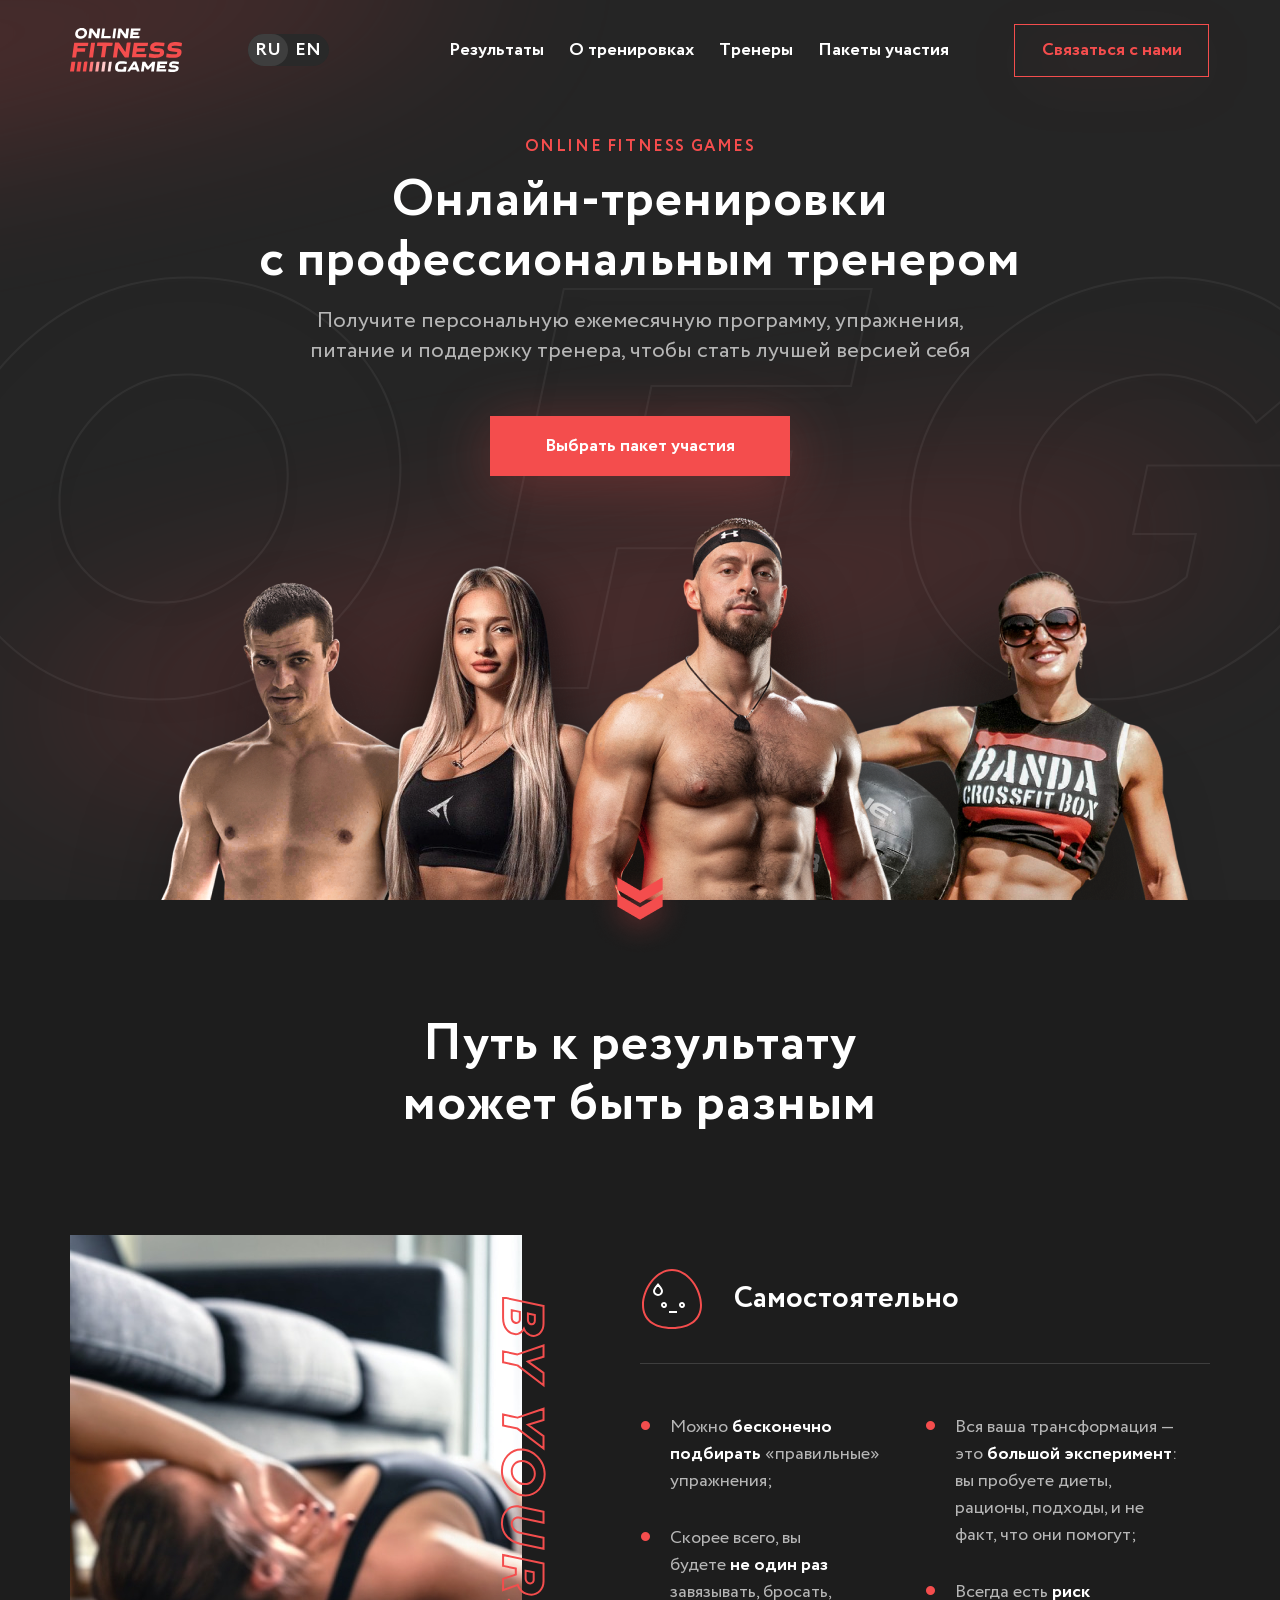
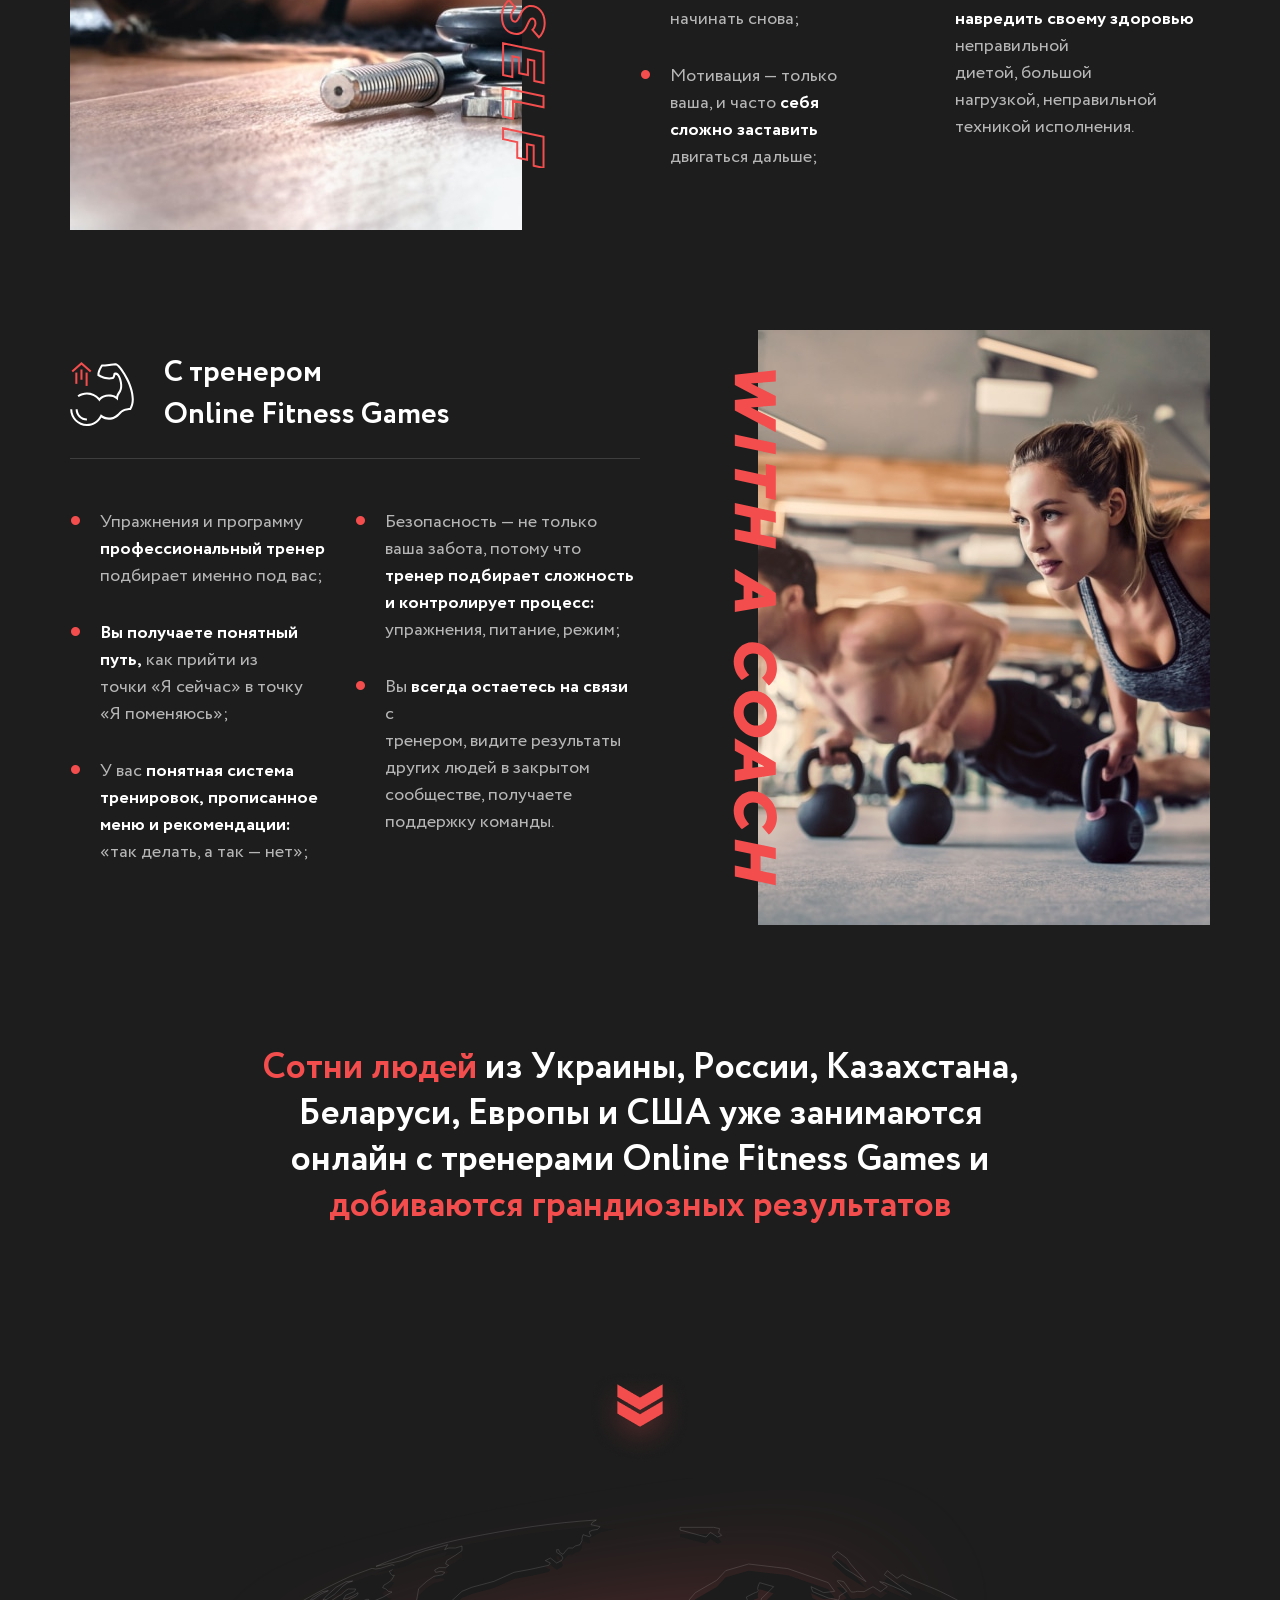
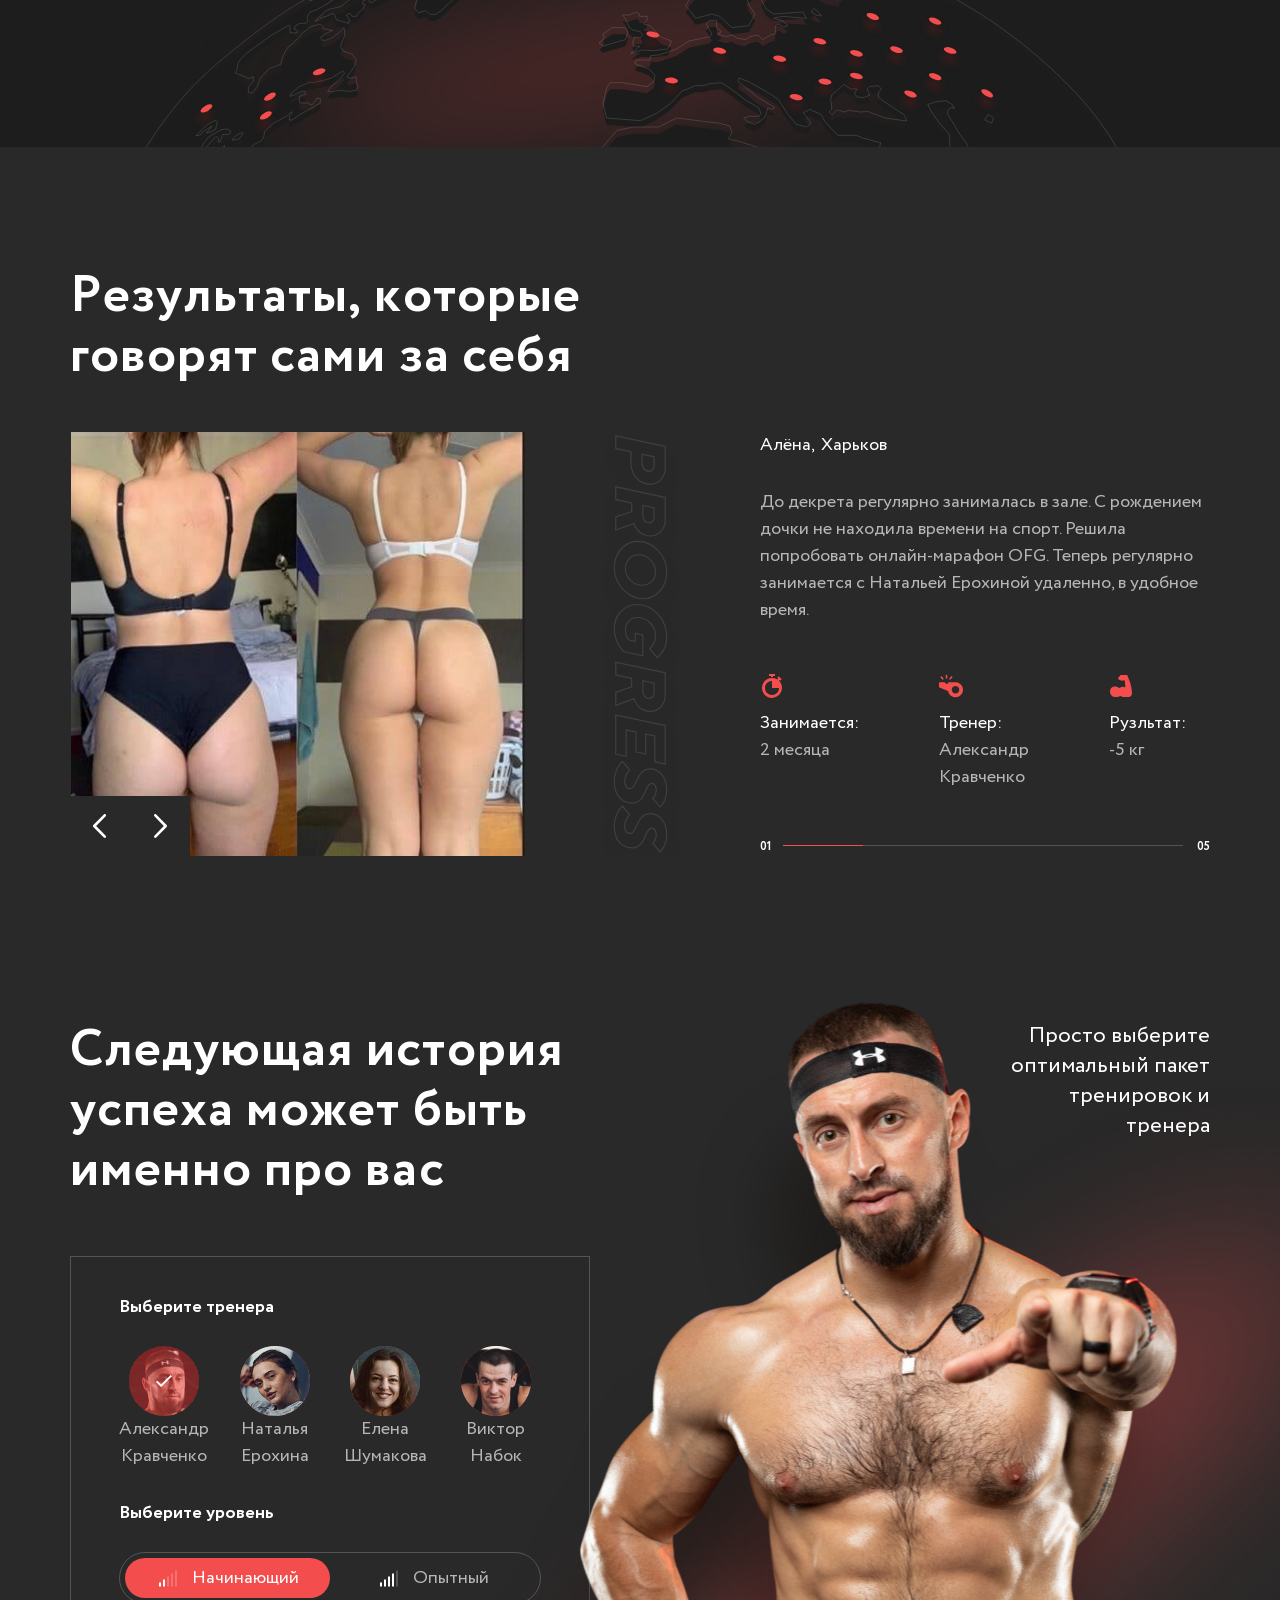
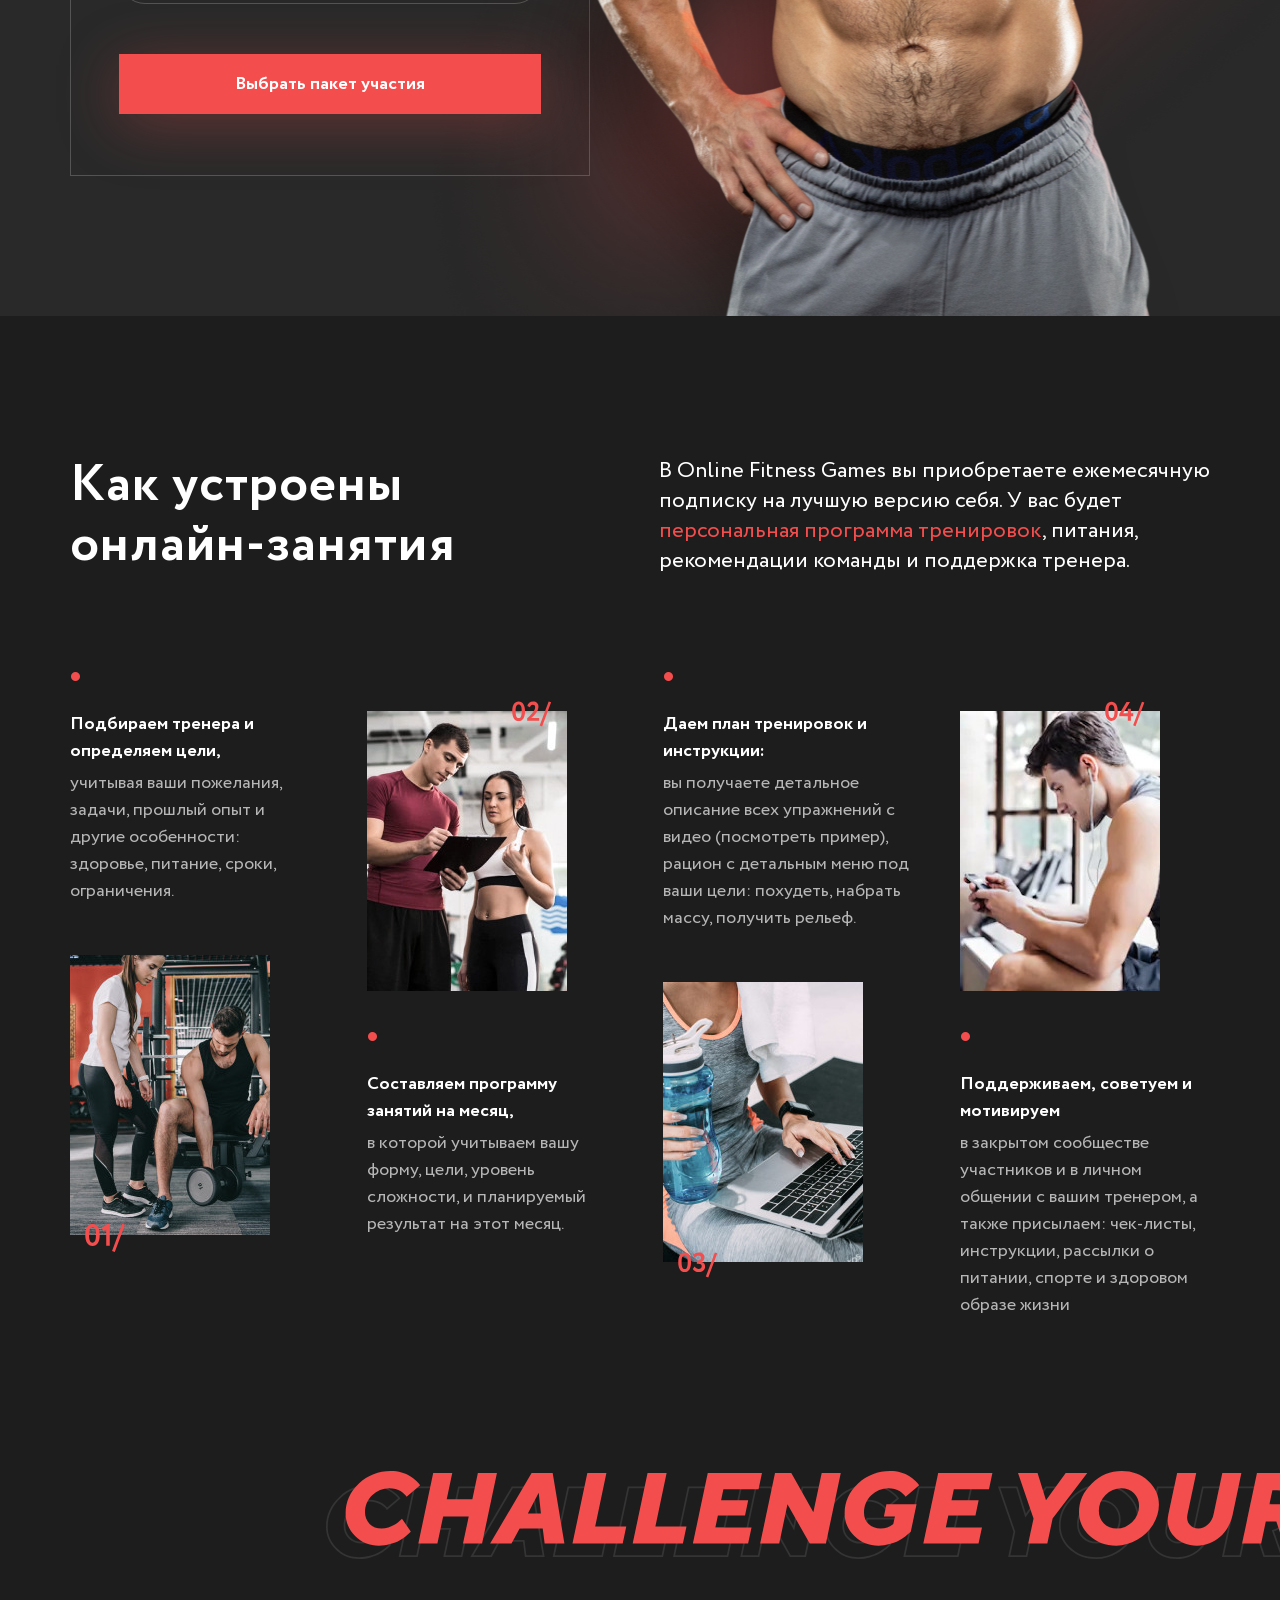
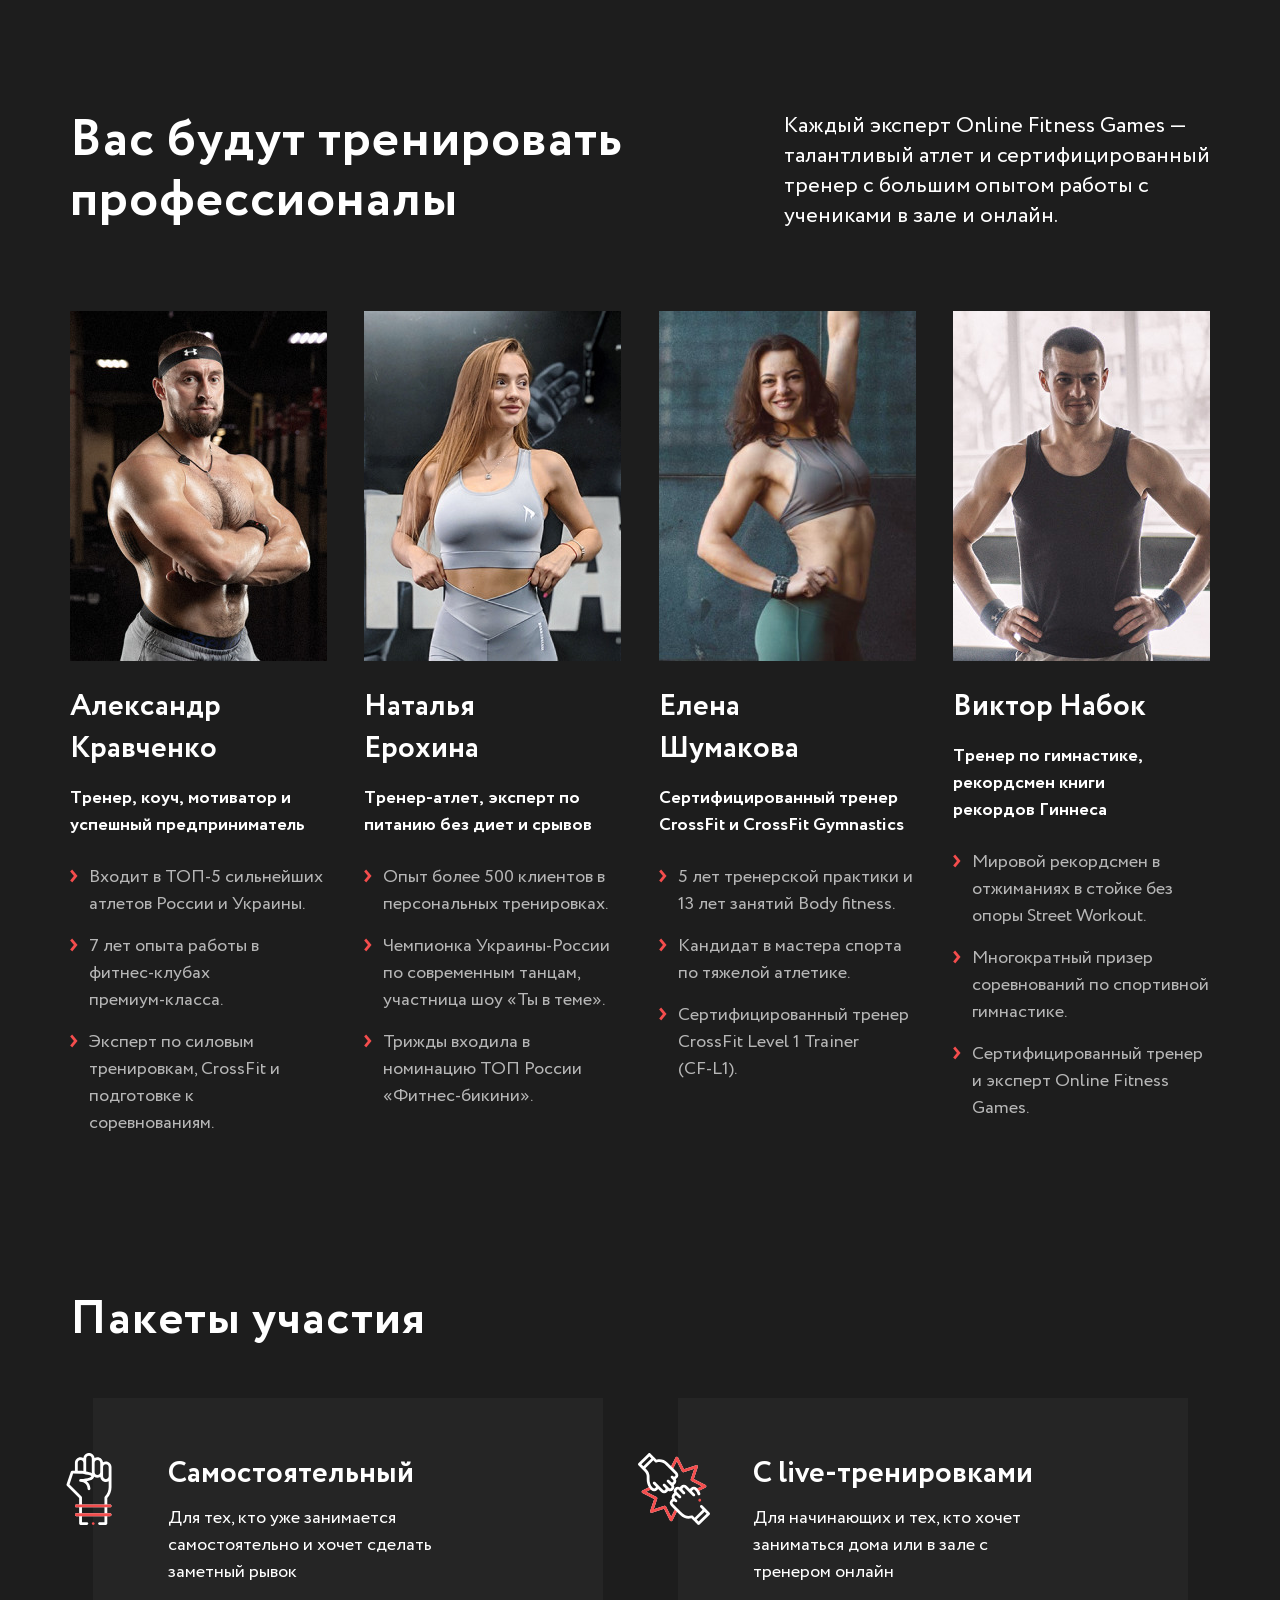
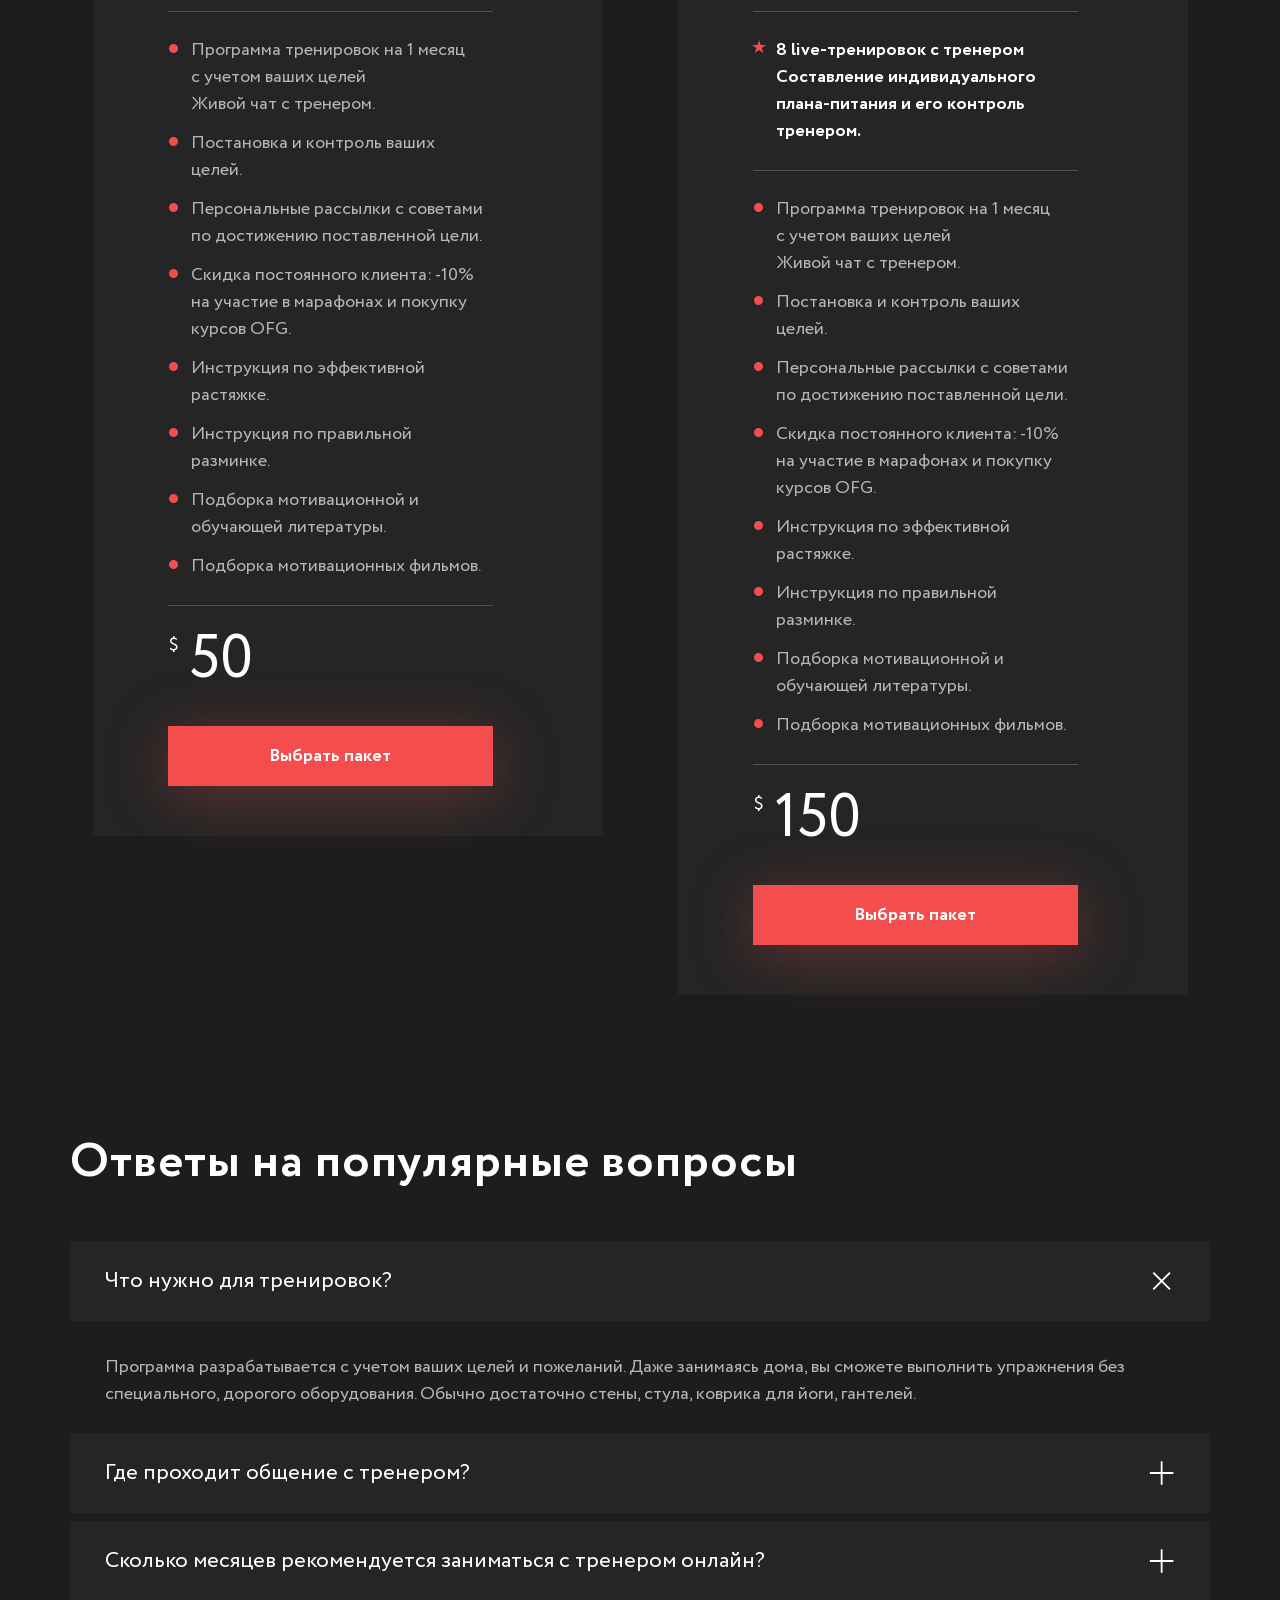
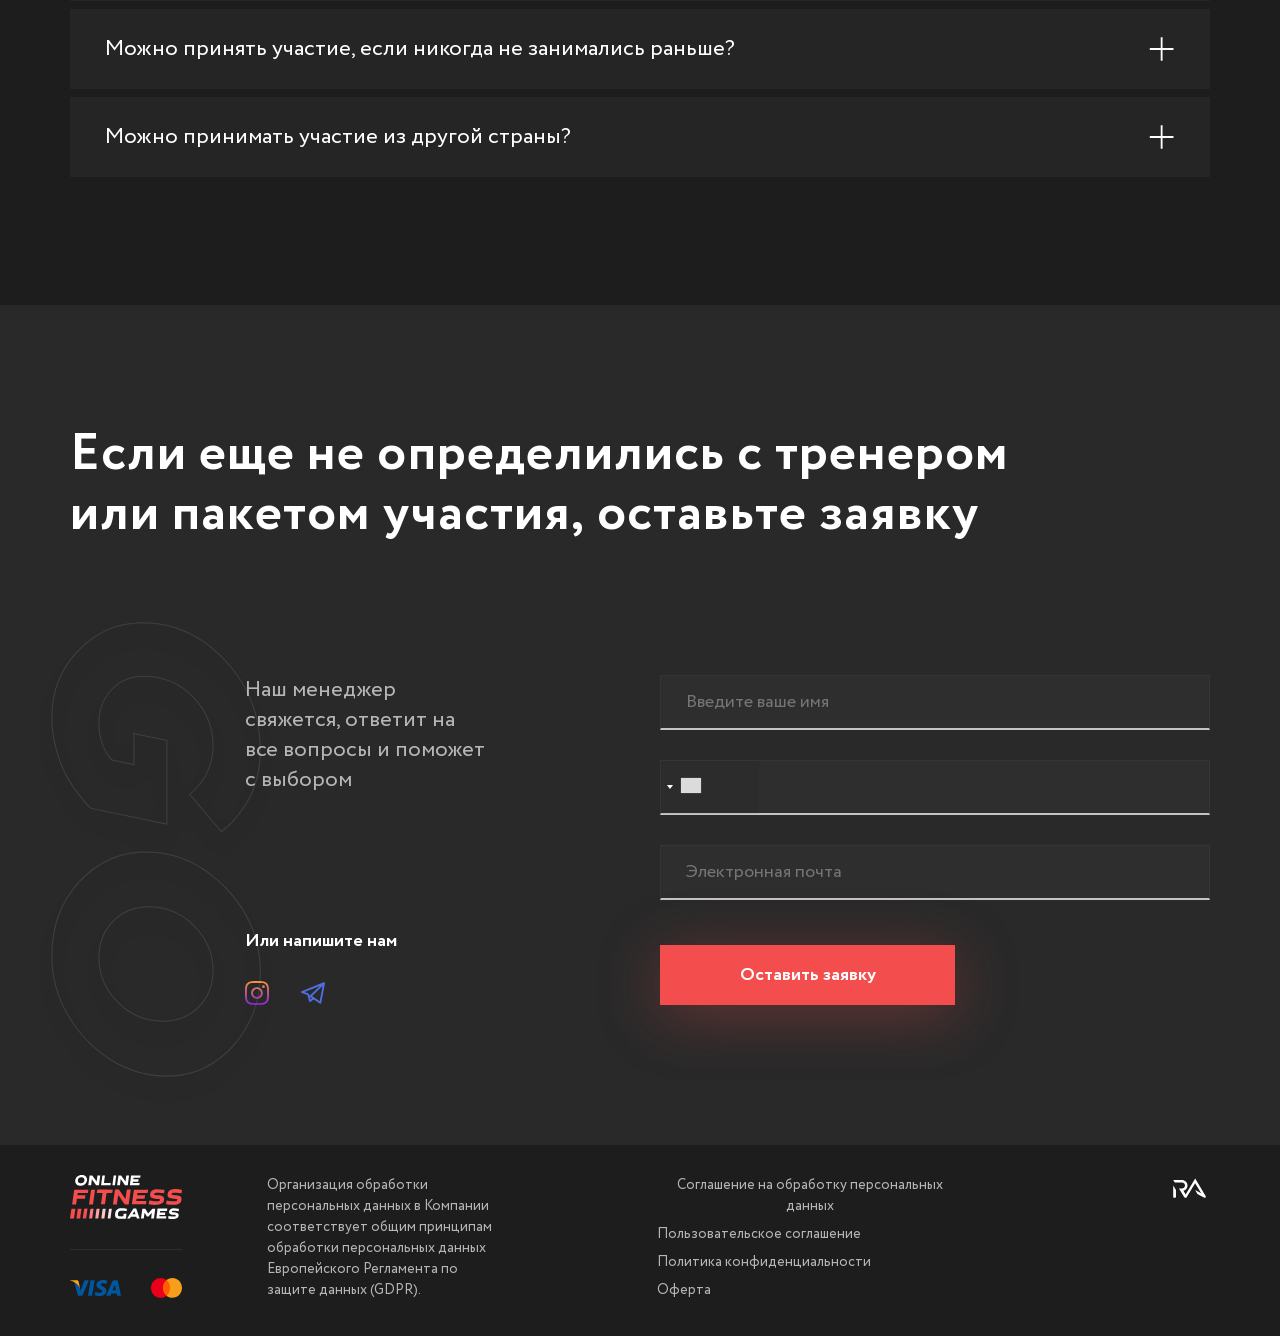
==== commit 5b421572: "first commit" ====
--- a/index.html
+++ b/index.html
@@ -1,5 +1,5 @@
 <!DOCTYPE html>
-<html lang="en">
+<html lang="ru">
 <head>
 	<meta charset="UTF-8">
 	<meta name="viewport" content="width=device-width, initial-scale=1.0">
@@ -12,7 +12,11 @@
 <body>
 	<header>
 		<div class="container">
-			<img src="media/logo.svg" alt="logo" class="adaptiveHide">
+			<div class="smooth">
+				<a href="body">
+					<img src="media/logo.svg" alt="logo" class="adaptiveHide">
+				</a>
+			</div>
 			<a href="en/index.html" class="lang adaptiveHide"><span>RU</span><span>EN</span></a>
 			<div class="smooth adaptiveHide">
 				<ul>
@@ -34,7 +38,7 @@
 				<p>Online Fitness Games</p>
 				<h2>Онлайн-тренировки <br>с профессиональным тренером</h2>
 				<p class="p1">Получите персональную ежемесячную программу, упражнения, <br>питание и поддержку тренера, чтобы стать лучшей версией себя</p>
-				<a href="#sixth_screen">Выбрать тренера</a>
+				<a href="#sixth_screen">Выбрать пакет участия</a>
 			</div>
 			<div class="first_background">
 				<img src="media/background_elements/first_background.svg" alt="first_background">
@@ -42,6 +46,7 @@
 				<img src="media/background_elements/first_background_mobile.svg" alt="first_background_mobile">
 				<img src="media/background_elements/OFG.svg" alt="OFG">
 				<img src="media/background_elements/trainers.png" alt="trainers">
+				<img src="media/background_elements/trainers_adaptive.png" alt="trainers_adaptive">
 			</div>
 		</div>
 		<a href="#second_screen">
@@ -63,7 +68,7 @@
 				</div>
 				<div class="col-1-2">
 					<div class="headline">
-						<img src="media/icons/smile.png" alt="smile">
+						<img src="media/icons/smile.svg" alt="smile">
 						<h3>Самостоятельно</h3>
 					</div>
 					<div class="sliderAdaptive">
@@ -93,7 +98,7 @@
 			<div class="content">
 				<div class="col-1-2">
 					<div class="headline">
-						<img src="media/icons/biceps.png" alt="biceps">
+						<img src="media/icons/muscle.svg" alt="biceps">
 						<h3>С тренером<br>Online Fitness Games
 						</h3>
 					</div>
@@ -307,7 +312,7 @@
 				<h2>Следующая история <br>успеха может быть <br><span>именно про вас</span></h2>
 				<p class="p1">Просто выберите <br>оптимальный пакет <br>тренировок и <br>тренера</p>
 			</div>
-			<div class="choice">
+			<div class="choice smooth">
 				<h4>Выберите тренера</h4>
 				<div class="coaches">
 					<input type="radio" id="coach_1" name="coach" value="coach_1" class="serviceInput" checked>
@@ -347,16 +352,28 @@
 				<div class="level">
 					<input type="radio" id="beginner" name="level" value="beginner" class="serviceInput" checked>
 					<label for="beginner">
-						<img src="media/icons/beginner.svg" alt="beginner">
+						<svg width="24" height="25" viewBox="0 0 24 25" fill="none" xmlns="http://www.w3.org/2000/svg">
+							<rect x="3" y="16.5" width="2" height="4" fill="white"/>
+							<path d="M7 13.5H9V20.5H7V13.5Z" fill="white"/>
+							<rect opacity="0.2" x="11" y="10.5" width="2" height="10" fill="white"/>
+							<rect opacity="0.2" x="15" y="7.5" width="2" height="13" fill="white"/>
+							<rect opacity="0.2" x="19" y="4.5" width="2" height="16" fill="white"/>
+						</svg>
 						<p class="p2">Начинающий</p>
 					</label>
 					<input type="radio" id="expert" name="level" value="expert" class="serviceInput">
 					<label for="expert">
-						<img src="media/icons/expert.svg" alt="expert">
+						<svg width="24" height="25" viewBox="0 0 24 25" fill="none" xmlns="http://www.w3.org/2000/svg">
+							<rect x="3" y="16.5" width="2" height="4" fill="white"/>
+							<path d="M7 13.5H9V20.5H7V13.5Z" fill="white"/>
+							<rect x="11" y="10.5" width="2" height="10" fill="white"/>
+							<rect x="15" y="7.5" width="2" height="13" fill="white"/>
+							<rect opacity="0.2" x="19" y="4.5" width="2" height="16" fill="white"/>
+						</svg>
 						<p class="p2">Опытный</p>
 					</label>
 				</div>
-				<a href="#">Выбрать пакет участия</a>
+				<a href="#sixth_screen">Выбрать пакет участия</a>
 			</div>
 			<div class="third_background">
 				<img src="media/man.png" alt="man">
@@ -475,7 +492,7 @@
 					<p class="p2">Чемпионка Украины-России по современным танцам, участница шоу «Ты в теме».</p>
 					<p class="p2">Трижды входила в номинацию ТОП России «Фитнес-бикини».</p>
 				</div>
-				<div class="item">
+				<div class="item adaptive">
 					<img src="media/fifth_slider/photo_3.jpeg" alt="photo_3">
 					<h3>Елена Шумакова</h3>
 					<h4>Сертифицированный тренер CrossFit и CrossFit Gymnastics</h4>
@@ -483,7 +500,7 @@
 					<p class="p2">Кандидат в мастера спорта по тяжелой атлетике.</p>
 					<p class="p2">Сертифицированный тренер CrossFit Level 1 Trainer <br>(СF-L1).</p>
 				</div>
-				<div class="item">
+				<div class="item adaptive">
 					<img src="media/fifth_slider/photo_4.jpeg" alt="photo_4">
 					<h3>Виктор Набок</h3>
 					<h4>Тренер по гимнастике, рекордсмен книги <br>рекордов Гиннеса</h4>
@@ -550,13 +567,13 @@
 				</div>
 				<div class="bottom_line">
 					<p><span>$</span>50</p>
-					<button>Выбрать пакет</button>
+					<button class="packet-trigger" data-modal="modal-12">Выбрать пакет</button>
 				</div>
 				<img src="media/icons/fist.svg" alt="fist">
 			</div>
 			<div class="packet">
 				<div class="headline">
-					<h3>Самостоятельный</h3>
+					<h3>С live-тренировками</h3>
 					<p class="p2">Для начинающих и тех, кто хочет заниматься дома или в зале с тренером онлайн</p>
 				</div>
 				<div class="content">
@@ -576,7 +593,7 @@
 				</div>
 				<div class="bottom_line">
 					<p><span>$</span>150</p>
-					<button>Выбрать пакет</button>
+					<button class="packet-trigger" data-modal="modal-12">Выбрать пакет</button>
 				</div>
 				<img src="media/icons/fists.svg" alt="fists">
 			</div>
@@ -662,10 +679,10 @@
 					<p class="p1">Наш менеджер свяжется, ответит на все вопросы и поможет с выбором</p>
 					<div class="social">
 						<h4>Или напишите нам</h4>
-						<a href="#">
+						<a href="https://www.instagram.com/online_fitness_games_/" target="_blank">
 							<img src="media/icons/instagram.svg" alt="instagram">
 						</a>
-						<a href="#">
+						<a href="https://t.me/onlinefitnessgames" target="_blank">
 							<img src="media/icons/telegram.svg" alt="telegram">
 						</a>
 					</div>
@@ -675,7 +692,7 @@
 					<input type="text" name="name" placeholder="Введите ваше имя" required>
 					<input type="tel" name="tel" required id="phone" onkeyup="this.value = this.value.replace(/[^\d]/g,'');">
 					<input type="email" name="email" placeholder="Электронная почта" required>
-					<button type="submit">Подобрать</button>
+					<button type="submit">Оставить заявку</button>
 				</form>
 			</div>
 		</div>
@@ -696,18 +713,10 @@
 				</p>
 			</div>
 			<ul>
-				<li>
-					<button>Соглашение на обработку персональных данных</button>
-				</li>
-				<li>
-					<button>Пользовательское соглашение</button>
-				</li>
-				<li>
-					<button>Политика конфиденциальности</button>
-				</li>
-				<li>
-					<button>Оферта</button>
-				</li>
+				<li><button class="md-offer consent" data-modal="modal-12">Соглашение на обработку персональных данных</button></li>
+				<li><button class="md-offer agreement" data-modal="modal-12">Пользовательское соглашение</button></li>
+				<li><button class="md-offer policy" data-modal="modal-12">Политика конфиденциальности</button></li>
+				<li><button class="md-offer offer" data-modal="modal-12">Оферта</button></li>
 			</ul>
 			<a href="https://rezart.agency/" target="_blank" class="rezart">
 				<img src="media/icons/rezart.svg" alt="rezart">
@@ -728,6 +737,56 @@
 				<input type="email" name="email" placeholder="Электронная почта" required>
 				<button type="submit">Оставить заявку</button>
 			</form>
+		</div>
+		<button class="md-close"><img src="media/icons/close.svg" alt="close"></button>
+	</div>
+
+	<div class="packet-modal md-effect-12">
+		<div class="md-content">
+			<h3></h3>
+			<p class="p3">Заполните форму, чтобы оплатить участие удобным способом</p>
+			<form action="" class="feedback_packet col-1-2">
+				<input type="text" name="name" placeholder="Введите ваше имя" required>
+				<input type="tel" name="tel" id="popup_phone" required onkeyup="this.value = this.value.replace(/[^\d]/g,'');">
+				<input type="email" name="email" placeholder="Электронная почта" required>
+				<button type="submit">Отправить</button>
+			</form>
+			<p class="p4">Тренер</p>
+			<div class="coaches">
+				<input type="radio" id="packet_coach_1" name="packet_coach" value="packet_coach_1" class="serviceInput" checked>
+				<label class="coach" for="packet_coach_1">
+					<div>
+						<img src="media/coach_1.png" alt="coach_1">
+						<img src="media/icons/checkmark.svg" alt="checkmark">
+					</div>
+					<p class="p2">Александр <br>Кравченко</p>
+				</label>
+				<input type="radio" id="packet_coach_2" name="packet_coach" value="packet_coach_2" class="serviceInput">
+				<label class="coach" for="packet_coach_2">
+					<div>
+						<img src="media/coach_2.png" alt="coach_2">
+						<img src="media/icons/checkmark.svg" alt="checkmark">
+					</div>
+					<p class="p2">Наталья <br>Ерохина</p>
+				</label>
+				<input type="radio" id="packet_coach_3" name="packet_coach" value="packet_coach_3" class="serviceInput">
+				<label class="coach" for="packet_coach_3">
+					<div>
+						<img src="media/coach_3.png" alt="coach_3">
+						<img src="media/icons/checkmark.svg" alt="checkmark">
+					</div>
+					<p class="p2">Елена <br>Шумакова</p>
+				</label>
+				<input type="radio" id="packet_coach_4" name="packet_coach" value="packet_coach_4" class="serviceInput">
+				<label class="coach" for="packet_coach_4">
+					<div>
+						<img src="media/coach_4.png" alt="coach_4">
+						<img src="media/icons/checkmark.svg" alt="checkmark">
+					</div>
+					<p class="p2">Виктор <br>Набок</p>
+				</label>
+			</div>
+			<p>После заявки вы сможете оплатить участие с любой карты VISA или MasterCard</p>
 		</div>
 		<button class="md-close"><img src="media/icons/close.svg" alt="close"></button>
 	</div>
@@ -748,6 +807,18 @@
 			</div>
 		</div>
 	</div>
+
+	<div class="documents md-effect-12">
+		<div class="md-content">
+			<iframe
+				style="width:100%; height:100%;"
+				frameborder="0"
+				class="iframe"
+			></iframe>
+		</div>
+		<button class="md-close"><img src="media/icons/blackCross.svg" alt="blackCross"></button>
+	</div>
+
 	<div class="md-overlay"></div>
 	<div class="md-overlay1"></div>
 
@@ -781,6 +852,18 @@
 			},
 			separateDialCode: true,
 		});
+		var input = document.querySelector("#popup_phone");
+		window.intlTelInput(input, {
+			utilsScript: "js/utils.js",
+			initialCountry: "auto",
+  			geoIpLookup: function(success, failure) {
+   				$.get("https://ipinfo.io", function() {}, "jsonp").always(function(resp) {
+      				var countryCode = (resp && resp.country) ? resp.country : "";
+     			success(countryCode);
+				});
+			},
+			separateDialCode: true,
+		});
 	</script>
 </body>
 </html>
--- a/css/style.css
+++ b/css/style.css
@@ -292,7 +292,7 @@
 	left: 0;
 	animation: 0.3s after;
 }
-header .container > img {
+header .container a[href="body"] > img {
 	width: 112px;
 	height: 44px;
 }
@@ -358,7 +358,6 @@
 }
 #first_screen .content a:hover {
 	background-color: #942F2F;
-	transition: 0.2s;
 }
 .first_background {
 	position: absolute;
@@ -383,6 +382,9 @@
 	width: 1222px;
 	height: 383px;
 }
+.first_background > img[alt="trainers_adaptive"] {
+	display: none;
+}
 .first_background > img[alt="first_background_adaptive"],
 .first_background > img[alt="first_background_mobile"] {
 	display: none;
@@ -480,6 +482,7 @@
 #second_screen .content .p2 {
 	margin-bottom: 30px;
 	margin-left: 30px;
+	max-width: 250px;
 	position: relative;
 }
 #second_screen .content .p2::before {
@@ -705,7 +708,6 @@
 }
 #third_screen_p2 .choice > a:hover {
 	background-color: #942F2F;
-	transition: 0.2s;
 }
 #third_screen_p2 .choice h4 {
 	margin-bottom: 25px;
@@ -713,7 +715,7 @@
 #third_screen_p2 .coaches {
 	width: 100%;
 	justify-content: space-between;
-	margin-bottom: 30px;
+	margin-bottom: 10px;
 	z-index: 5;
 }
 #third_screen_p2 .coach {
@@ -723,6 +725,7 @@
 	justify-content: center;
 	justify-items: center;
 	text-align: center;
+	margin-bottom: 20px;
 }
 #third_screen_p2 .coach img[alt="coach_1"],
 #third_screen_p2 .coach img[alt="coach_2"],
@@ -745,11 +748,15 @@
 	display: none;
 }
 #third_screen_p2 .coach > div {
-	width: max-content;
-	height: max-content;
+	width: 70px;
+	height: 70px;
 	background-color: #F44D4D;
 	border-radius: 50%;
 	position: relative;
+	box-sizing: border-box;
+}
+#third_screen_p2 .coach > div:hover {
+	border: 1px solid #F44D4D;
 }
 #coach_1:checked ~ label[for="coach_1"] img[alt="coach_1"],
 #coach_2:checked ~ label[for="coach_2"] img[alt="coach_2"],
@@ -757,6 +764,12 @@
 #coach_4:checked ~ label[for="coach_4"] img[alt="coach_4"] {
 	opacity: 0.5;
 	transition: all 0.4s;
+}
+#coach_1:checked ~ label[for="coach_1"] > div,
+#coach_2:checked ~ label[for="coach_2"] > div,
+#coach_3:checked ~ label[for="coach_3"] > div,
+#coach_4:checked ~ label[for="coach_4"] > div{
+	border: none;
 }
 #coach_1:checked ~ label[for="coach_1"] img[alt="checkmark"],
 #coach_2:checked ~ label[for="coach_2"] img[alt="checkmark"],
@@ -791,6 +804,13 @@
 	align-items: center;
 	margin: 0;
 }
+#third_screen_p2 .level label:hover .p2 {
+	color: #F44D4D;
+}
+#third_screen_p2 .level label:hover svg rect,
+#third_screen_p2 .level label:hover svg path {
+	fill: #F44D4D;
+}
 #beginner:checked ~ label[for="beginner"],
 #expert:checked ~ label[for="expert"] {
 	background-color: #F44D4D;
@@ -800,6 +820,12 @@
 #beginner:checked ~ label[for="beginner"] .p2,
 #expert:checked ~ label[for="expert"] .p2 {
 	color: #FFFFFF;
+}
+#beginner:checked ~ label[for="beginner"]:hover svg rect,
+#beginner:checked ~ label[for="beginner"]:hover svg path,
+#expert:checked ~ label[for="expert"]:hover svg rect,
+#expert:checked ~ label[for="expert"]:hover svg path {
+	fill: #FFFFFF;
 }
 .third_background {
 	position: absolute;
@@ -995,7 +1021,7 @@
 	margin-top: 55px;
 }
 #sixth_screen .headline h3 {
-	width: 240px;
+	width: 290px;
 	margin-bottom: 10px;
 }
 #sixth_screen .headline .p2 {
@@ -1057,11 +1083,15 @@
 	display: flex;
 	justify-content: center;
 	color: #FFFFFF;
+	align-items: center;
 	width: 325px;
 	height: 60px;
 	background-color: #F44D4D;
 	margin-bottom: 50px;
 	filter: drop-shadow(0px 10px 30px rgba(244, 77, 77, 0.3));
+}
+#sixth_screen .bottom_line button:hover {
+	background-color: #942F2F;
 }
 #seventh_screen {
 	width: 100%;
@@ -1191,6 +1221,9 @@
 #eigth_screen .content .p1 {
 	color: #B6B6B6;
 	width: 245px;
+}
+#eigth_screen .social {
+	z-index: 5;
 }
 #eigth_screen .social h4 {
 	margin-bottom: 25px;
@@ -1461,7 +1494,7 @@
 	right: 25px;
 }
 .md-modal .feedback1,
-.md-modal .feedback_en {
+.md-modal .feedback_en2 {
 	display: flex;
 	flex-wrap: wrap;
 	width: 100%;
@@ -1469,7 +1502,7 @@
 	justify-content: center;
 }
 .md-modal .feedback1 input,
-.md-modal .feedback_en input {
+.md-modal .feedback_en2 input {
 	background-color: rgba(196, 196, 196, 0.03);
 	border: 1px solid rgba(255, 255, 255, 0.03);
 	border-bottom: 2px solid #C4C4C4;
@@ -1484,15 +1517,15 @@
 	line-height: 27px;
 }
 .md-modal .feedback1 input.error,
-.md-modal .feedback_en input.error {
+.md-modal .feedback_en2 input.error {
 		border-bottom: 2px solid #FF0000;
 }
 .md-modal .feedback1 input:focus,
-.md-modal .feedback_en input:focus {
+.md-modal .feedback_en2 input:focus {
 	border-bottom: 2px solid #F44D4D;
 }
 .md-modal .feedback1 button,
-.md-modal .feedback_en button {
+.md-modal .feedback_en2 button {
 	font-family: Circe-Bold, sans-serif;
 	width: 100%;
 	height: 60px;
@@ -1506,8 +1539,168 @@
 	margin-top: 15px;
 }
 .md-modal .feedback1 button:hover,
-.md-modal .feedback_en button:hover {
+.md-modal .feedback_en2 button:hover {
 	background-color: #942F2F;
+}
+.feedback_en2 #phone-error {
+	position: absolute;
+	bottom: -25px;
+	left: 0;
+}
+.feedback_en2 #name-error {
+	top: 235px;
+    left: 55px;
+}
+.feedback_en2 #email-error {
+	bottom: 120px;
+    left: 54px;
+}
+.feedback_en2 label.error {
+	bottom: -25px;
+	left: 0;
+}
+
+.packet-modal {
+    margin: auto;
+    position: fixed;
+    top: 0;
+    left: 0;
+	right: 0;
+	bottom: 0;
+    width: 550px;
+    height: 780px;
+    text-align: center;
+    z-index: 2000;
+    visibility: hidden;
+    -webkit-backface-visibility: hidden;
+    -moz-backface-visibility: hidden;
+    backface-visibility: hidden;
+	font-family: Circe-Bold, sans-serif;
+	background: #252525;
+	box-shadow: 0px 30px 60px rgba(0, 0, 0, 0.2);
+	padding: 0 55px;
+}
+.packet-modal .coaches {
+	margin-bottom: 0;
+}
+.packet-modal .md-content {
+	position: relative;
+	justify-content: center;
+}
+.packet-modal .md-content .p2 {
+	font-size: 14px;
+	line-height: 21px;
+	margin-top: 8px;
+}
+.packet-modal .md-content .p3 {
+	font-family: Circe-Regular, sans-serif;
+	font-size: 18px;
+	line-height: 27px;
+	width: 360px;
+}
+.packet-modal .md-content .p4 {
+	text-align: start;
+	margin-bottom: 15px;
+	font-family: Circe-Regular, sans-serif;
+	font-size: 18px;
+	line-height: 27px;
+	color: #B6B6B6;
+}
+.packet-modal .md-content p:last-child:not(.p2) {
+	text-align: center;
+	margin-bottom: 15px;
+	font-family: Circe-Regular, sans-serif;
+	font-size: 14px;
+	line-height: 21px;
+	color: #B6B6B6;
+	margin-top: 70px;
+	width: 360px;
+}
+.packet-modal h3 {
+	margin-top: 50px;
+	margin-bottom: 5px;
+}
+.packet-modal .md-close {
+	position: absolute;
+	top: 25px;
+	right: 25px;
+}
+.packet-modal .feedback_packet,
+.packet-modal .feedback_en {
+	display: flex;
+	flex-wrap: wrap;
+	width: 100%;
+	margin-top: 30px;
+	justify-content: center;
+}
+.packet-modal .feedback_packet input,
+.packet-modal .feedback_en input {
+	background-color: rgba(196, 196, 196, 0.03);
+	border: 1px solid rgba(255, 255, 255, 0.03);
+	border-bottom: 2px solid #C4C4C4;
+	box-sizing: border-box;
+	color: #FFFFFF;
+	width: 100%;
+	height: 55px;
+	margin-bottom: 30px;
+	padding: 15px 25px;
+	font-family: Circe-Regular, sans-serif;
+	font-size: 18px;
+	line-height: 27px;
+}
+.packet-modal .feedback_packet input.error,
+.packet-modal .feedback_en input.error {
+		border-bottom: 2px solid #FF0000;
+}
+.packet-modal .feedback_packet input:focus,
+.packet-modal .feedback_en input:focus {
+	border-bottom: 2px solid #F44D4D;
+}
+.packet-modal .feedback_packet button,
+.packet-modal .feedback_en button {
+	font-family: Circe-Bold, sans-serif;
+	width: 100%;
+	height: 60px;
+    font-size: 18px;
+	background: #F44D4D;
+	color: #FFFFFF;
+    filter: drop-shadow(0px 10px 30px rgba(244, 77, 77, 0.3));
+    padding: 15px 30px;
+    font-weight: bold;
+	text-align: center;
+	margin-top: 15px;
+	position: absolute;
+	bottom: 80px;
+}
+.packet-modal .feedback_packet button:hover,
+.packet-modal .feedback_en button:hover {
+	background-color: #942F2F;
+}
+.documents {
+    margin: auto;
+    position: fixed;
+    left: 0;
+	right: 0;
+	top: 0;
+	bottom: 0;
+    width: 60%;
+	height: 90%;
+	z-index: 1220;
+	background: transparent;
+    visibility: hidden;
+    -webkit-backface-visibility: hidden;
+    -moz-backface-visibility: hidden;
+    backface-visibility: hidden;
+	font-family: Circe-Bold, sans-serif;
+}
+.documents .md-content {
+	width: 100%;
+	height: 100%;
+}
+.documents .md-close {
+	position: absolute;
+	top: 25px;
+	right: 25px;
 }
 
 .md-overlay {
@@ -1529,6 +1722,14 @@
     opacity: 1;
     visibility: visible;
 }
+.documents.md-show ~ .md-overlay {
+    opacity: 1;
+    visibility: visible;
+}
+.packet-modal.md-show ~ .md-overlay {
+    opacity: 1;
+    visibility: visible;
+}
 .menu.md-show ~ .md-overlay1 {
     opacity: 1;
     visibility: visible;
@@ -1551,8 +1752,86 @@
 	bottom: -25px;
 	left: 0;
 }
+.packet-modal #phone-error {
+	position: absolute;
+	bottom: -25px;
+	left: 0;
+}
+.packet-modal #name-error {
+	top: 237px;
+    left: 0px;
+}
+.packet-modal #email-error {
+	bottom: 332px;
+    left: 0;
+}
+.packet-modal label.error {
+	bottom: -25px;
+	left: 0;
+}
 
-@media screen and (max-width: 992px) {
+.packet-modal .coaches {
+	width: 100%;
+	justify-content: space-between;
+	margin-bottom: 30px;
+	z-index: 5;
+}
+.packet-modal .coach {
+	width: 90px;
+	display: flex;
+	flex-wrap: wrap;
+	justify-content: center;
+	justify-items: center;
+	text-align: center;
+}
+.packet-modal .coach img[alt="coach_1"],
+.packet-modal .coach img[alt="coach_2"],
+.packet-modal .coach img[alt="coach_3"],
+.packet-modal .coach img[alt="coach_4"]
+{
+	width: 70px;
+	height: 70px;
+}
+.packet-modal .coach img[alt="checkmark"]
+{
+	width: 16px;
+	height: 12px;
+	position: absolute;
+	margin: auto;
+	top: 0;
+	bottom: 0;
+	right: 0;
+	left: 0;
+	display: none;
+}
+.packet-modal .coach > div {
+	width: max-content;
+	height: max-content;
+	background-color: #F44D4D;
+	border-radius: 50%;
+	position: relative;
+}
+#packet_coach_1:checked ~ label[for="packet_coach_1"] img[alt="coach_1"],
+#packet_coach_2:checked ~ label[for="packet_coach_2"] img[alt="coach_2"],
+#packet_coach_3:checked ~ label[for="packet_coach_3"] img[alt="coach_3"],
+#packet_coach_4:checked ~ label[for="packet_coach_4"] img[alt="coach_4"] {
+	opacity: 0.5;
+	transition: all 0.4s;
+}
+#packet_coach_1:checked ~ label[for="packet_coach_1"] img[alt="checkmark"],
+#packet_coach_2:checked ~ label[for="packet_coach_2"] img[alt="checkmark"],
+#packet_coach_3:checked ~ label[for="packet_coach_3"] img[alt="checkmark"],
+#packet_coach_4:checked ~ label[for="packet_coach_4"] img[alt="checkmark"] {
+	display: initial;
+}
+
+@media screen and (max-width: 1550px) {
+	.documents {
+		width: 70%;
+	}
+}
+
+@media screen and (max-width: 1025px) {
 	header .adaptiveHide {
 		z-index: 1100;
 	}
@@ -1572,7 +1851,7 @@
 		position: relative;
 		left: -25px;
 	}
-	header .container > img {
+	header .container a[href="body"] > img {
 		width: 90px;
 		height: 35px;
 	}
@@ -1664,9 +1943,17 @@
 		width: 100%;
 	}
 	.first_background > img[alt="trainers"] {
-		width: 836px;
-		height: 263px;
-		left: -24px;
+		display: none;
+	}
+	.first_background > img[alt="trainers_adaptive"] {
+		display: initial;
+		position: absolute;
+		bottom: 0;
+		margin: auto;
+		left: 0;
+		right: 0;
+		width: 740px;
+		height: 270px;
 	}
 	.first_background > img[alt="OFG"] {
 		width: 768px;
@@ -1884,7 +2171,7 @@
 		height: 50px;
 	}
 	#fifth_screen .container {
-		margin-bottom: 90px;
+		margin-bottom: 0px;
 	}
 	#fifth_screen .headline {
 		justify-content: center;
@@ -1904,12 +2191,16 @@
 	}
 	.fifth_items {
 		justify-content: space-around;
-		margin-bottom: 30px;
+		margin-bottom: 0px;
 	}
 	.fifth_items .item {
 		margin-bottom: 55px;
 	}
+	.fifth_items .item.adaptive {
+		margin-bottom: 0;
+	}
 	#sixth_screen .container {
+		margin-top: 100px;
 		margin-bottom: 100px;
 	}
 	#sixth_screen .container > h2 {
@@ -1997,6 +2288,12 @@
 	footer .rezart {
 		display: none;
 	}
+	.documents {
+		width: 100%;
+		height: 100%;
+		margin: 0;
+		z-index: 3000;
+	}
 }
 
 @media screen and (max-width: 600px) {
@@ -2009,13 +2306,13 @@
 	header div > button {
 		display: none;
 	}
-	header div > a[href] {
+	header div > a[href]:not([href="body"]) {
 		display: none;
 	}
 	header .container .menuBar_wrapper {
 		right: 15px;
 	}
-	header .container > img {
+	header .container a[href="body"] > img {
 		width: 60px;
 		height: 25px;
 	}
@@ -2029,6 +2326,7 @@
 	#first_screen .content h2 {
 		font-size: 28px;
 		line-height: 36px;
+		width: 285px;
 	}
 	#first_screen .content h2 br {
 		display: none;
@@ -2047,10 +2345,9 @@
 	.first_background {
 		height: 688px;
 	}
-	.first_background > img[alt="trainers"] {
-		width: 320px;
-		height: 100px;
-		left: -15px;
+	.first_background > img[alt="trainers_adaptive"] {
+		width: 410px;
+		height: 150px;
 	}
 	.first_background > img[alt="OFG"] {
 		bottom: 30px;
@@ -2095,8 +2392,8 @@
 	}
 	#second_screen .content img[alt="teamwise_adaptive"],
 	#second_screen .content img[alt="independently_adaptive"] {
-		width: 282px;
-		height: 158px;
+		width: 376px;
+		height: 211px;
 	}
 	#second_screen .content img[alt="by_yourself"] {
 		right: -3px;
@@ -2128,14 +2425,11 @@
 	#second_screen .content:last-child {
 		margin-top: 50px;
 	}
-	#second_screen .content:last-child .col-1-2:first-child .headline {
-		justify-content: space-between;
-	}
 	#second_screen .content:last-child .col-1-2:first-child .headline h3 {
 		position: unset;
 	}
 	#second_screen .content:last-child .col-1-2:first-child .headline img {
-		margin: 0;
+		margin-right: 13px;
 	}
 	#second_screen .sliderAdaptive .slide {
 		width: 100%;
@@ -2182,8 +2476,12 @@
 		margin-bottom: 32px;
 	}
 	#third_screen .slide_image {
-		width: 290px;
-		height: 298px;
+		max-width: 383px;
+		max-height: 383px;
+	}
+	#third_screen .slider-arrow {
+		bottom: 508px;
+   		left: 14px;
 	}
 	#third_screen .info > div:first-child {
 		width: 100%;
@@ -2229,20 +2527,18 @@
 		height: max-content;
 		margin-bottom: 345px;
 	}
-	#third_screen_p2 .level img {
+	#third_screen_p2 .level svg {
 		display: none;
 	}
 	#third_screen_p2 .level .p2 {
 		margin: 0;
 	}
 	#third_screen_p2 .coaches {
-		height: 124px;
-		overflow-x: scroll;
-		justify-content: unset;
-		flex-wrap: nowrap;
+		justify-content: space-around;
 	}
 	#third_screen_p2 .coach {
-		margin-right: 35px;
+		margin-left: 15px;
+		margin-right: 15px;
 	}
 	.third_background {
 		max-height: 414px;
@@ -2568,6 +2864,47 @@
 		right: 10px;
 		top: 15px;
 	}
+	.packet-modal {
+		width: 100%;
+		height: 100%;
+		padding: 15px;
+		overflow-y: scroll;
+	}
+	.packet-modal .md-content {
+		align-content: space-around;
+		width: 100%;
+	}
+	.packet-modal .coaches {
+		height: 124px;
+		overflow-x: scroll;
+		justify-content: unset;
+		flex-wrap: nowrap;
+	}
+	.packet-modal .coach {
+		margin-right: 35px;
+	}
+	.packet-modal h3 {
+		margin-top: 15px;
+		align-items: center;
+		display: flex;
+		justify-content: center;
+	}
+	.packet-modal #name-error {
+		top: 238px;
+    	left: 25px;
+	}
+	.packet-modal #email-error {
+		bottom: 108px;
+    	left: 25px;
+	}
+	.packet-modal label.error {
+		bottom: -25px;
+		left: 0;
+	}
+	.packet-modal .md-close {
+		right: 10px;
+		top: 15px;
+	}
 }
 @media screen and (max-width: 376px) {
 	#third_screen_p2 .choice {
@@ -2576,6 +2913,22 @@
 	.menu .md-content {
 		height: 490px;
 	}
+	.first_background > img[alt="trainers_adaptive"] {
+		width: 375px;
+		height: 137px;
+	}
+	#third_screen .slide_image {
+		max-width: 346px;
+		max-height: 346px;
+	}
+	#third_screen .slider-arrow {
+		bottom: 535px;
+	}
+	#second_screen .content img[alt="teamwise_adaptive"],
+	#second_screen .content img[alt="independently_adaptive"] {
+		width: 337px;
+		height: 189px;
+	}
 }
 @media screen and (max-width: 321px) {
 	#third_screen_p2 .choice {
@@ -2584,4 +2937,20 @@
 	.menu .md-content {
 		height: 440px;
 	}
+	.first_background > img[alt="trainers_adaptive"] {
+		width: 320px;
+		height: 117px;
+	}
+	#third_screen .slide_image {
+		max-width: 320px;
+		max-height: 320px;
+	}
+	#third_screen .slider-arrow {
+		bottom: 560px;
+	}
+	#second_screen .content img[alt="teamwise_adaptive"],
+	#second_screen .content img[alt="independently_adaptive"] {
+		width: 282px;
+		height: 158px;
+	}
 }
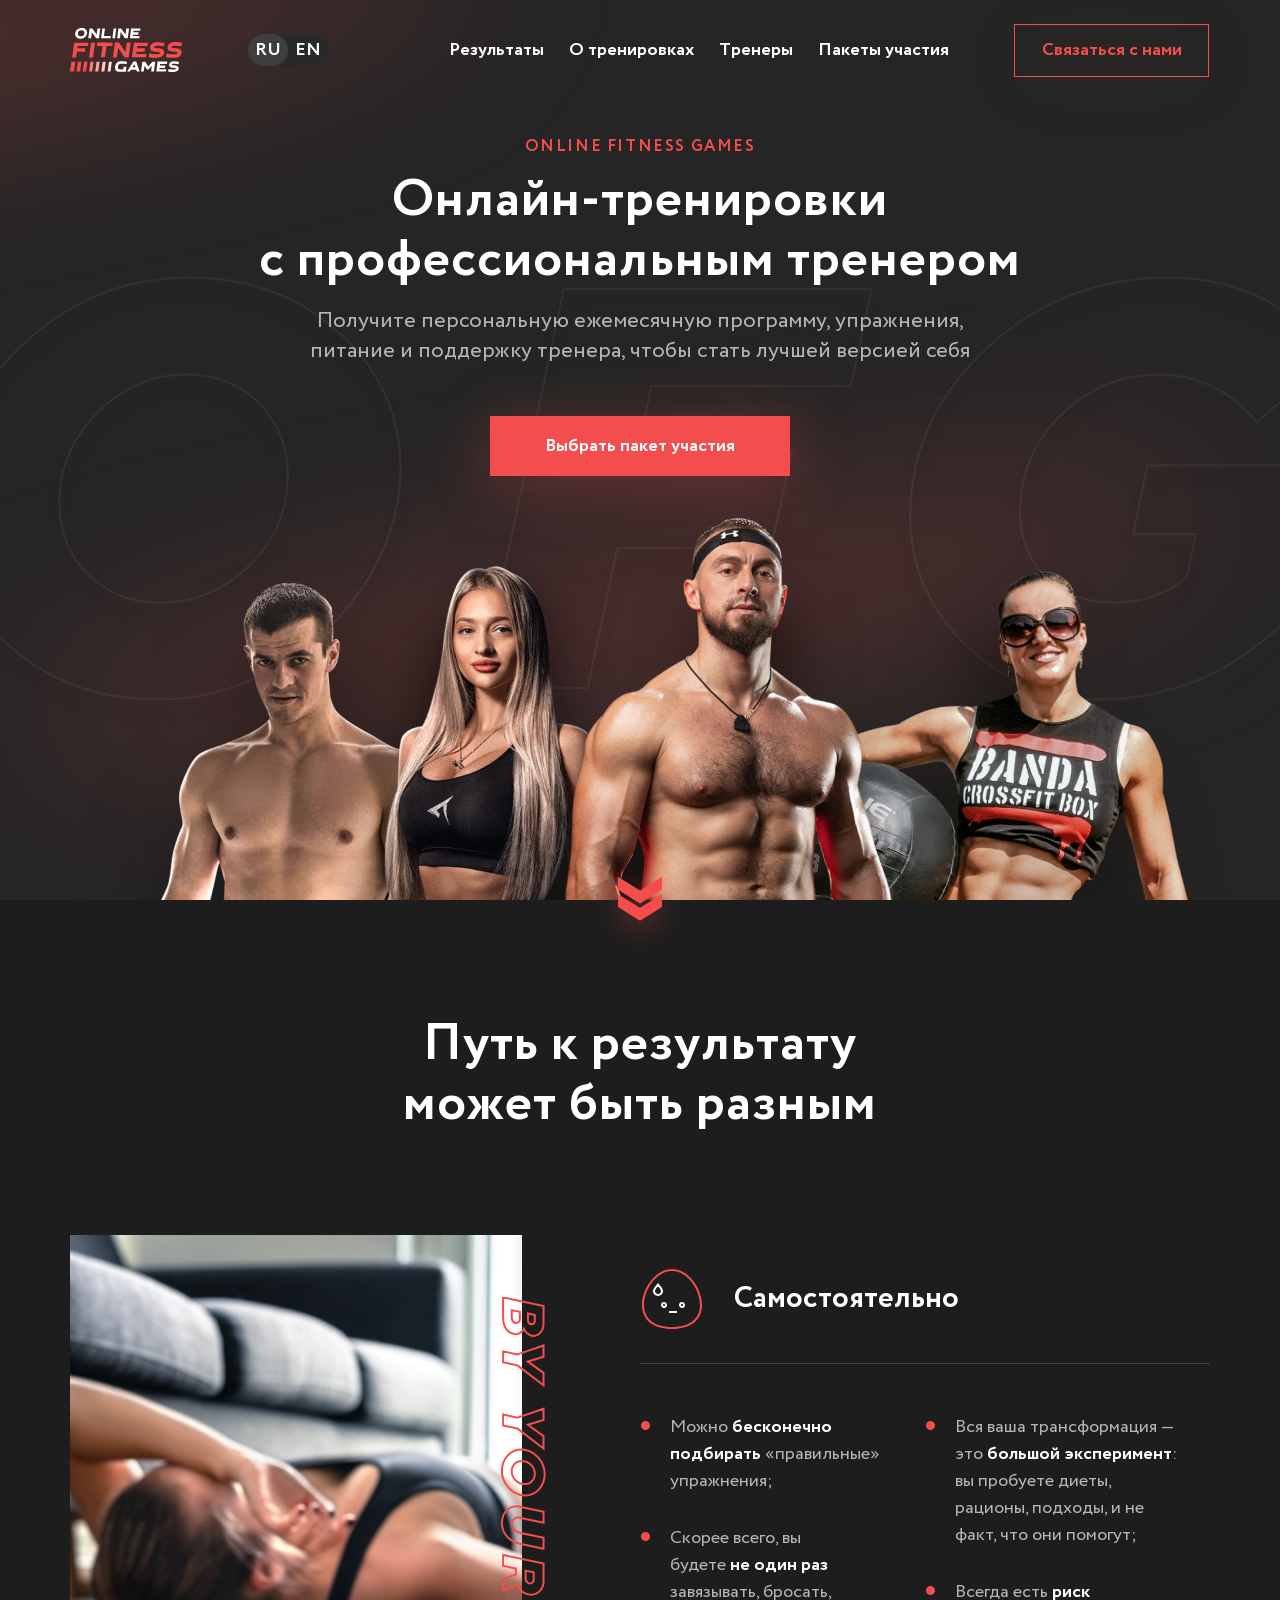
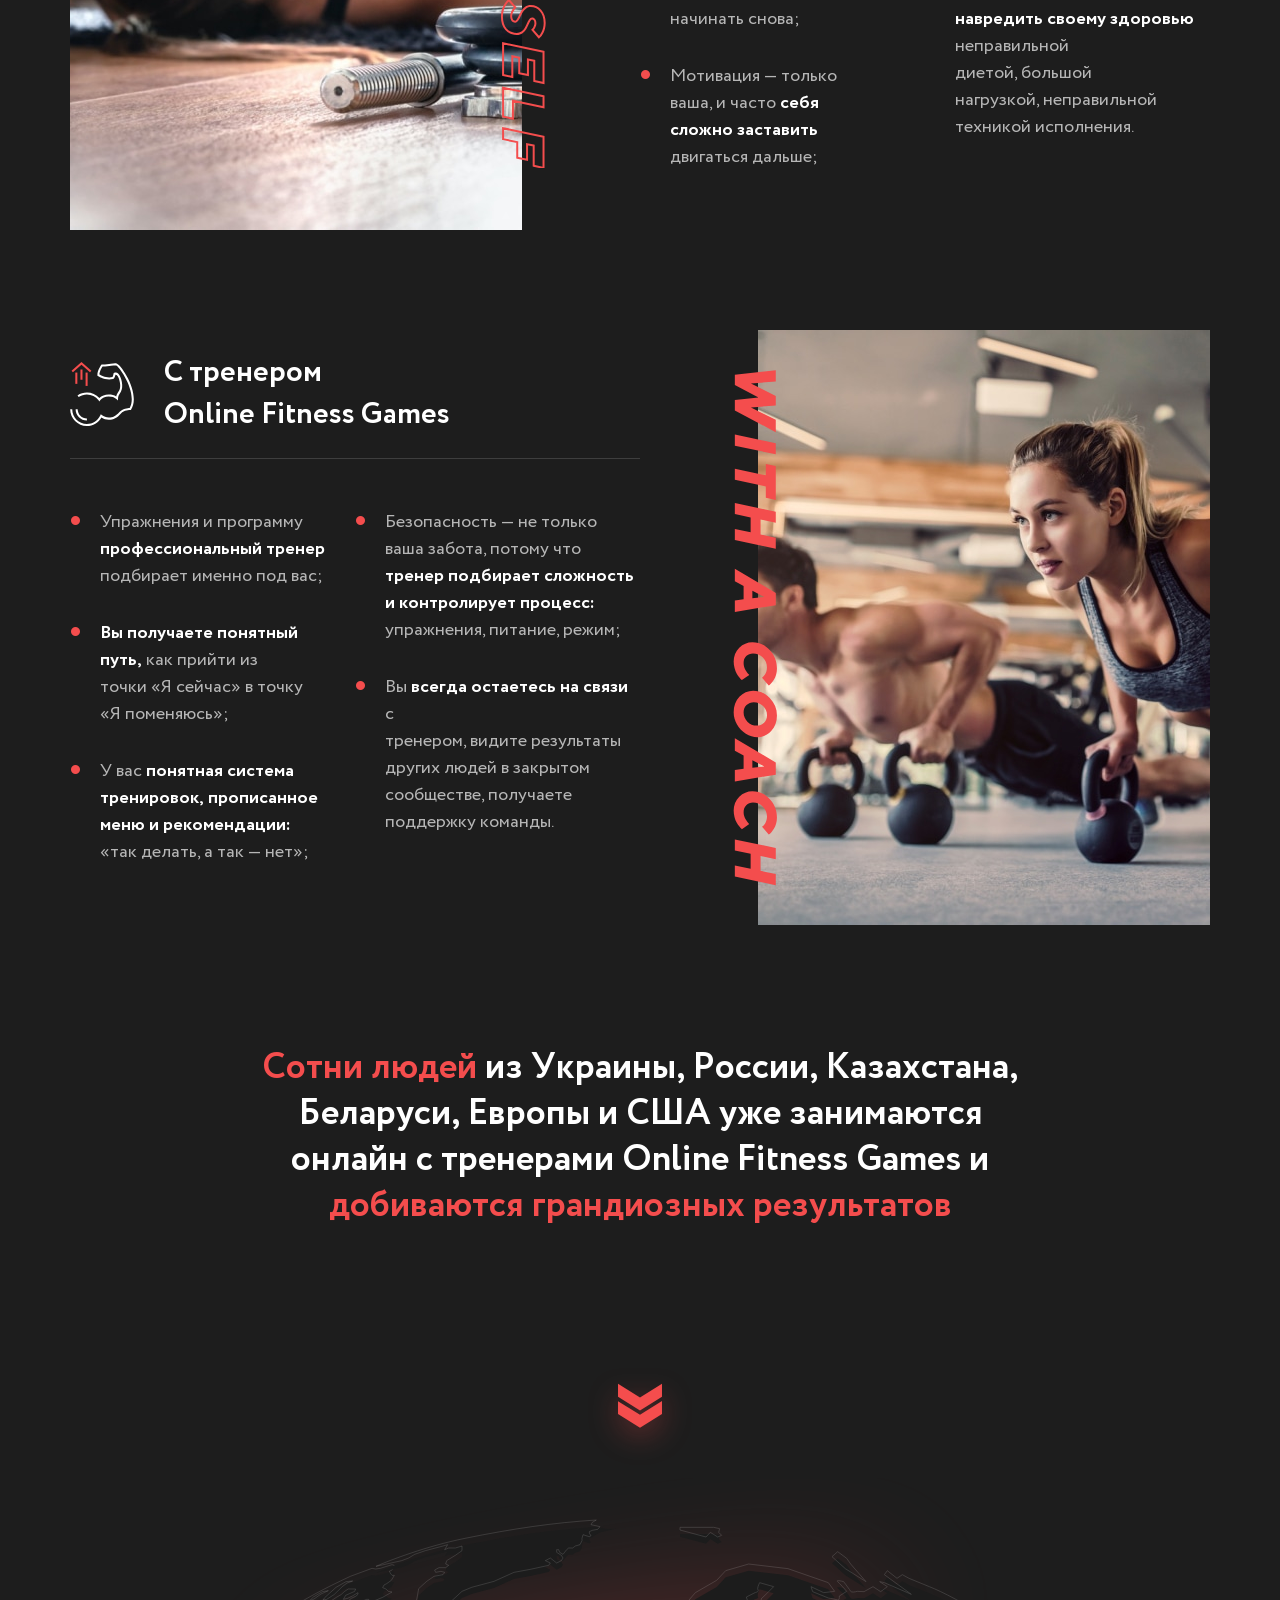
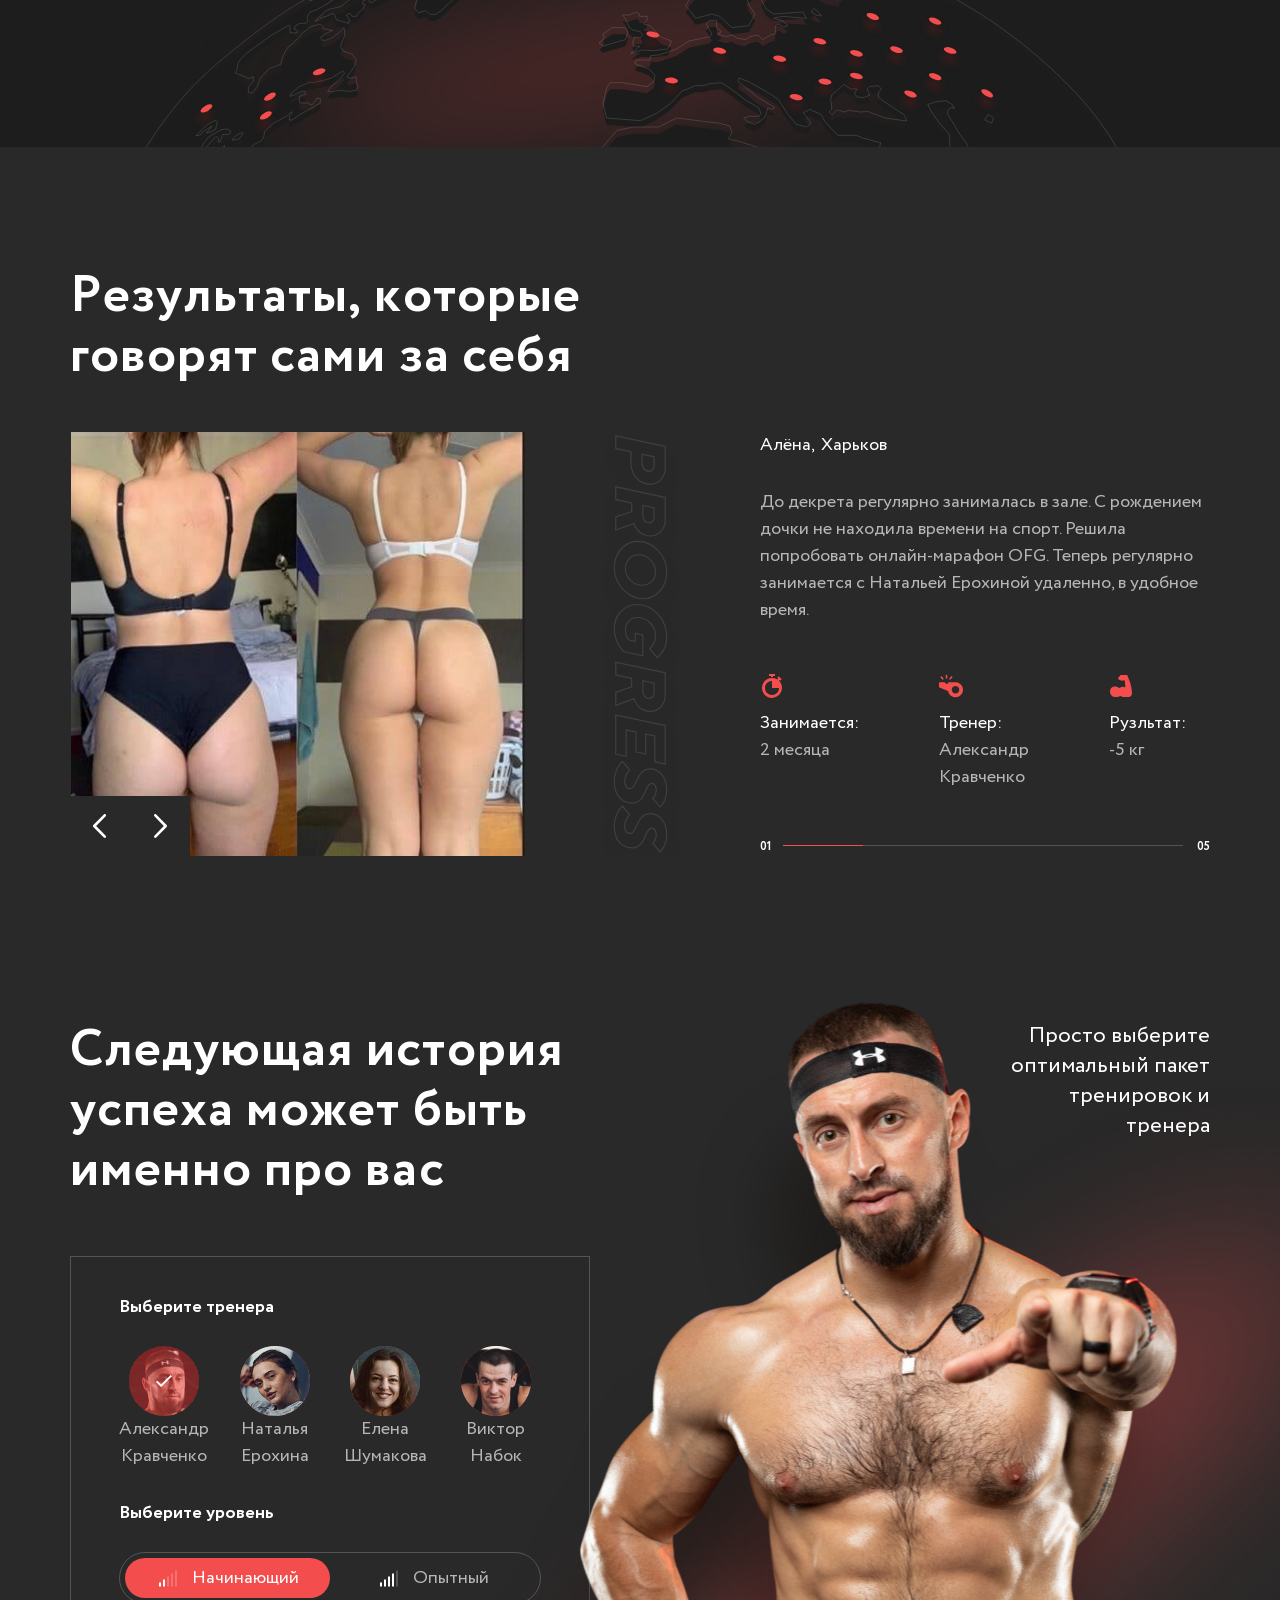
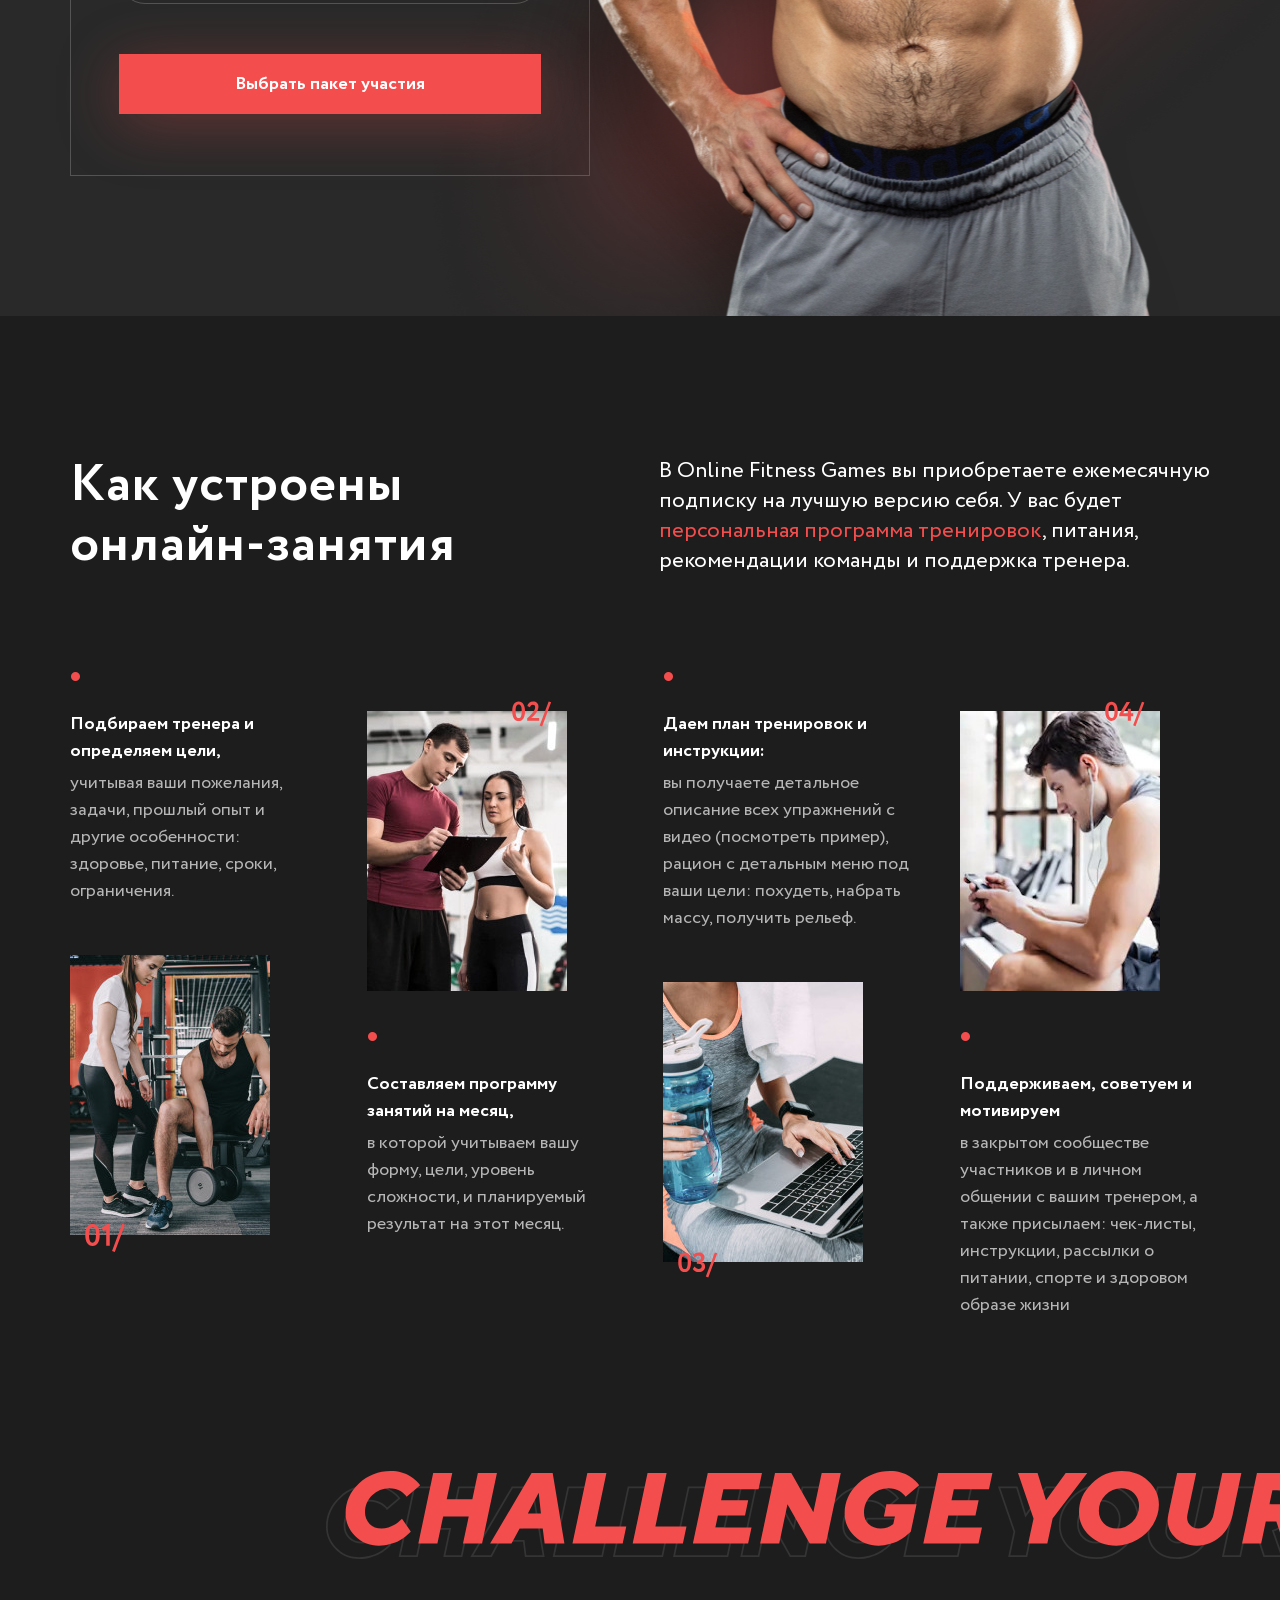
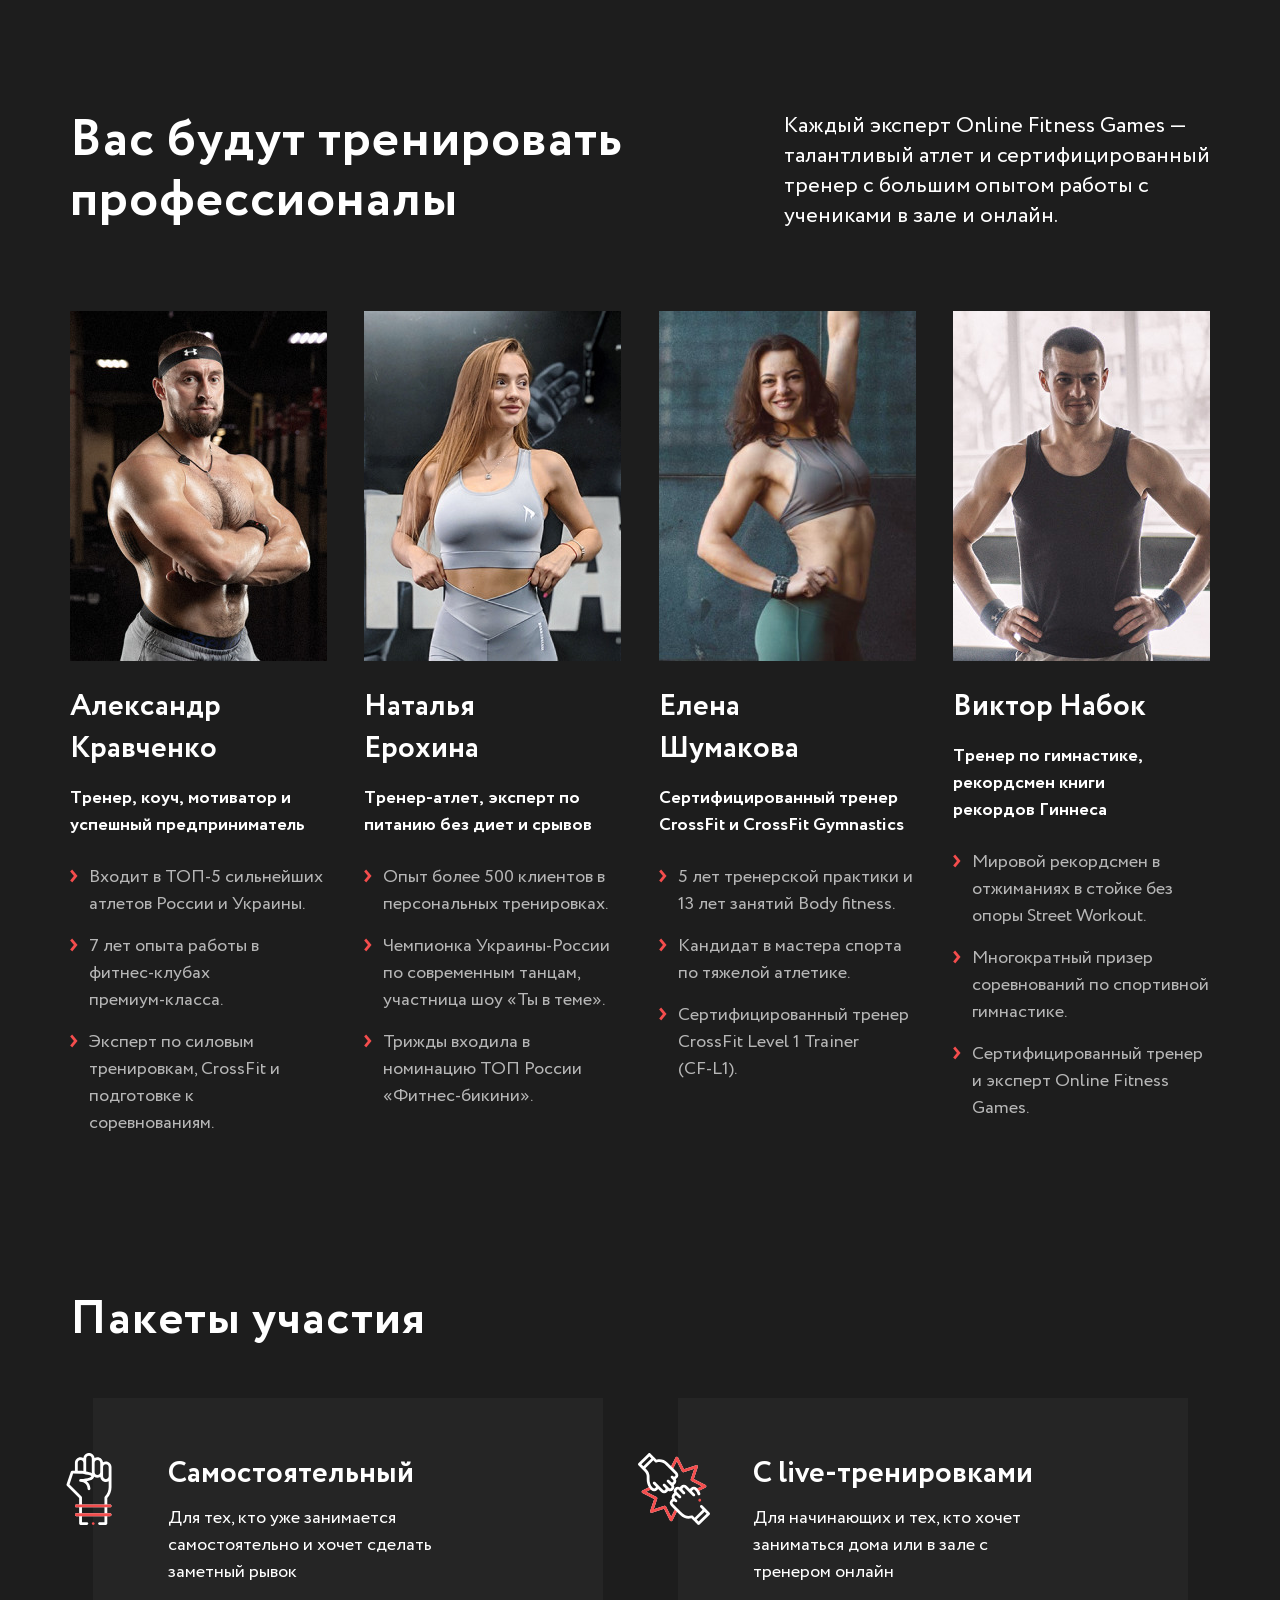
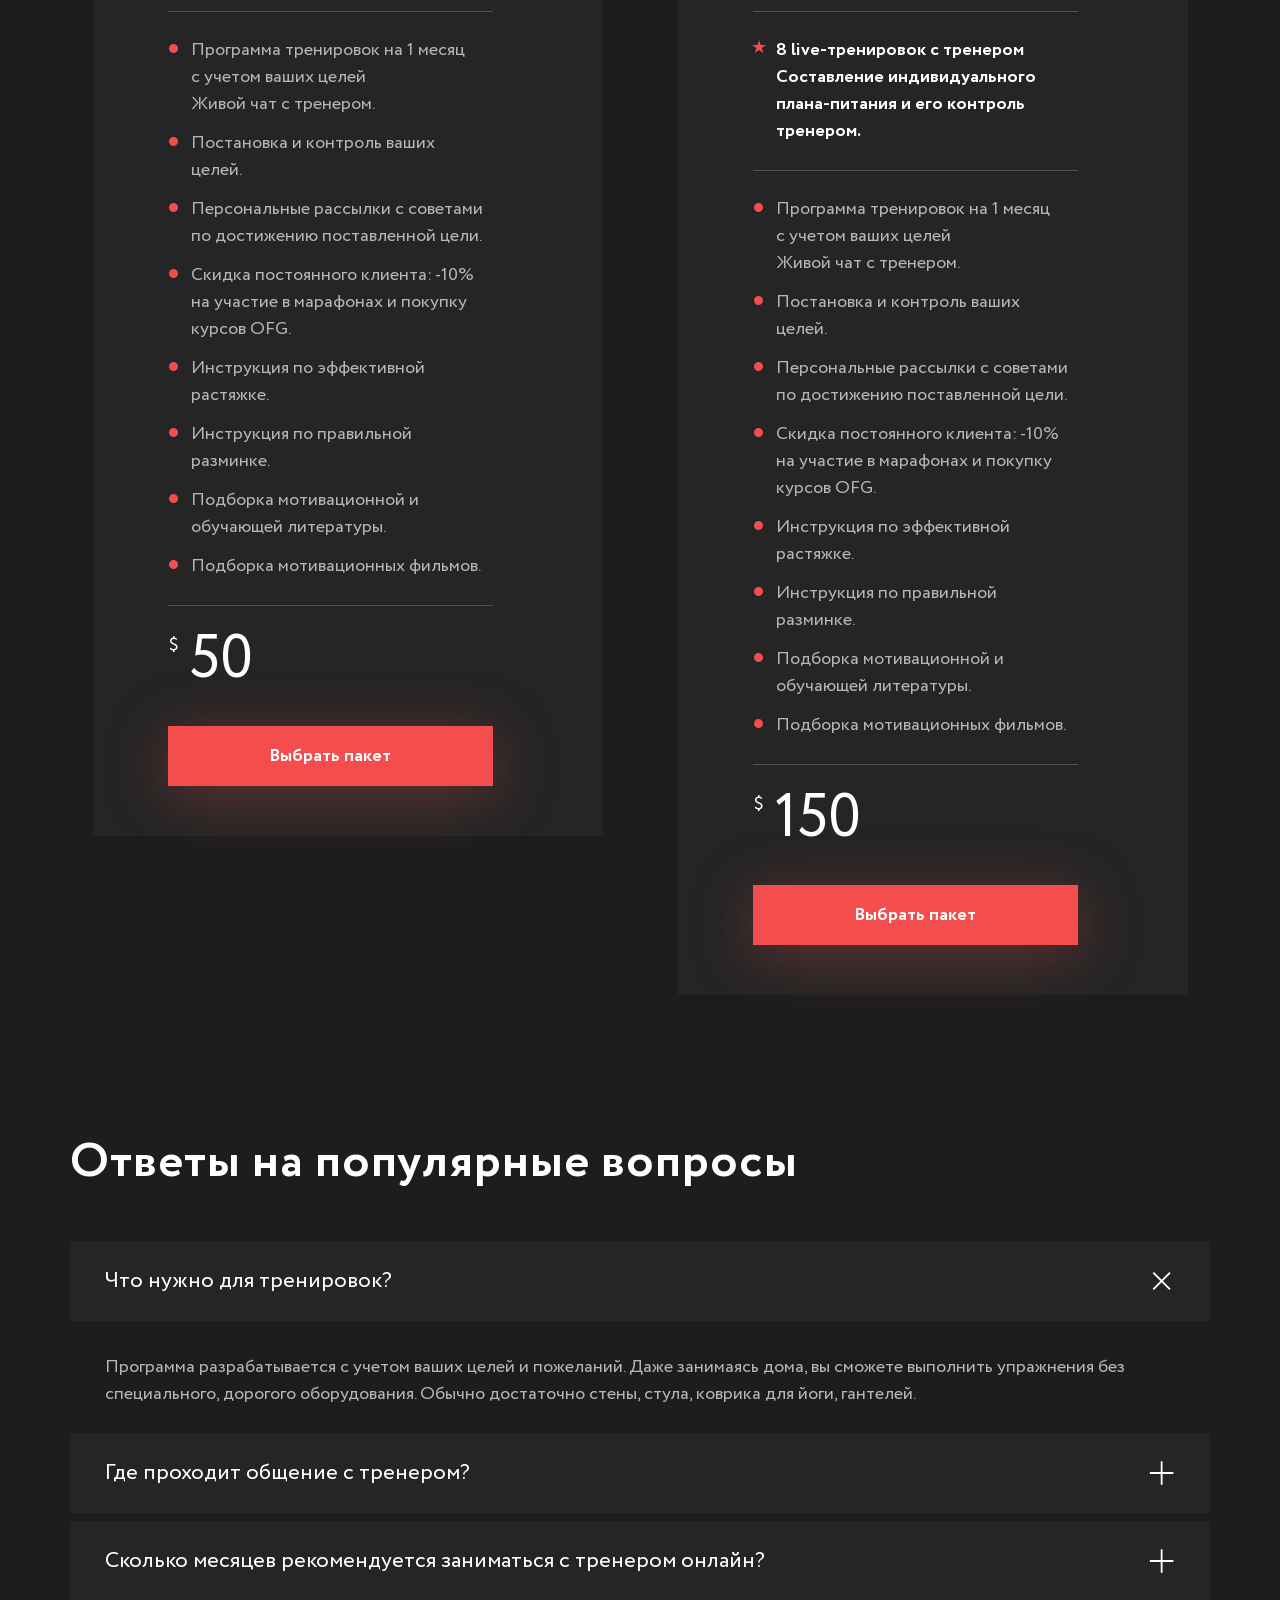
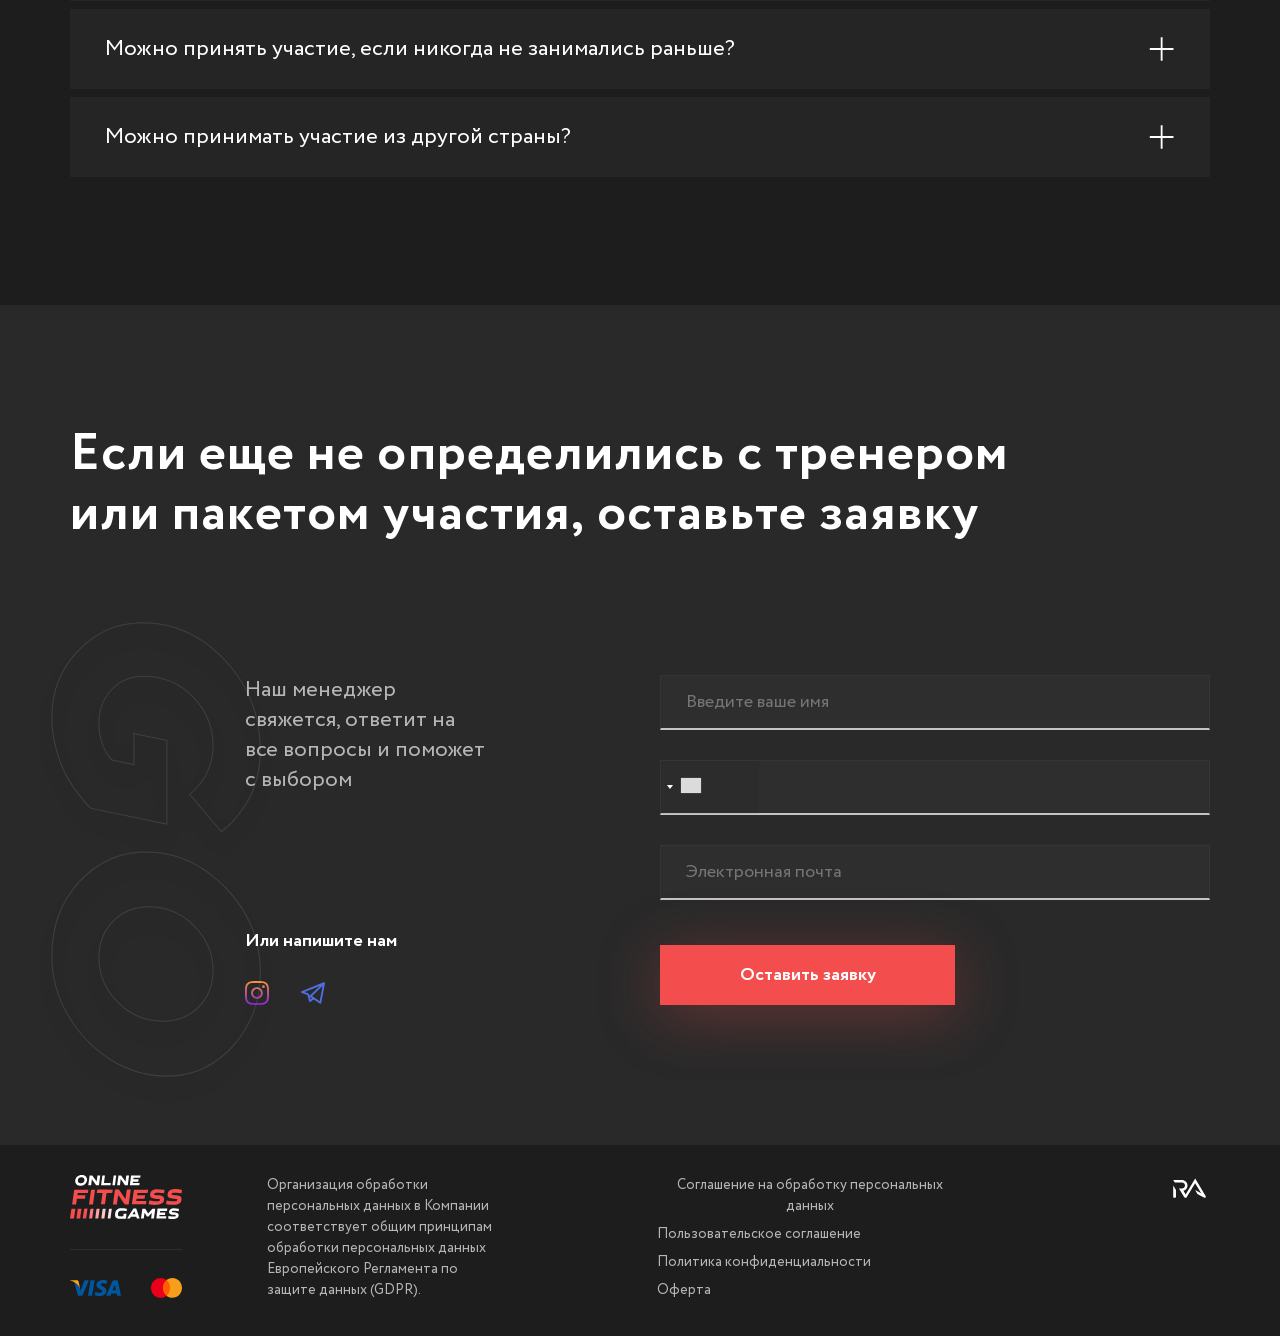
==== commit 2234bedb: "first commit" ====
--- a/index.html
+++ b/index.html
@@ -8,6 +8,18 @@
 	<link rel="stylesheet" type="text/css" href="css/style.css">
 	<link rel="stylesheet" type="text/css" href="css/slick.css">
 	<title>Онлайн-тренировки по фитнесу и питанию от Online Fitness Games</title>
+	<meta name="description" content="Занимайтесь онлайн с личным профессиональным тренером OFG. Получите индивидуальную программу, план питания, контроль тренировок, поддержку от тренера в живом чате, чтобы стать лучшей версией себя.">
+	<link rel="icon" type="image/png" href="media/icons/favicon.png" sizes="16x16">
+	<meta name="keywords" content="онлайн тренировки, фитнес онлайн, персональные тренировки онлайн, профессиональные тренировки онлайн, Online Fitness Games, тренировки OFG">
+	<meta property="og:image" content="media/open_graph.jpg">
+	<meta property="og:image:type" content="image/png">
+	<meta property="og:image:width" content="300">
+	<meta property="og:image:height" content="300">
+	<meta property="og:site_name" content="">
+	<meta property="og:title" content="">
+	<meta property="og:url" content="">
+	<meta property="og:title" content="Online Fitness Games">
+	<meta property="og:description" content="Занимайтесь онлайн с личным профессиональным тренером OFG. Получите индивидуальную программу, план питания, контроль тренировок, поддержку от тренера в живом чате, чтобы стать лучшей версией себя.">
 </head>
 <body>
 	<header>
@@ -17,7 +29,7 @@
 					<img src="media/logo.svg" alt="logo" class="adaptiveHide">
 				</a>
 			</div>
-			<a href="en/index.html" class="lang adaptiveHide"><span>RU</span><span>EN</span></a>
+			<a href="en/" class="lang adaptiveHide"><span>RU</span><span>EN</span></a>
 			<div class="smooth adaptiveHide">
 				<ul>
 					<li><a href="#third_screen">Результаты</a></li>
@@ -50,7 +62,7 @@
 			</div>
 		</div>
 		<a href="#second_screen">
-			<img src="media/icons/scroll_arrow.png" alt="scroll_arrow">
+			<img src="media/icons/scroll_arrow.svg" alt="scroll_arrow">
 		</a>
 	</section>
 	<section id="second_screen" class="smooth">
@@ -134,7 +146,7 @@
 		</div>
 		<p><span>Сотни людей</span> из Украины, России, <br class="adaptive">Казахстана, <br>Беларуси, Европы и США <br class="adaptive">уже занимаются <br>онлайн с тренерами <br class="adaptive">Online Fitness Games и <br><span>добиваются <br class="adaptive">грандиозных результатов</span></span></p>
 		<a href="#third_screen">
-			<img src="media/icons/scroll_arrow.png" alt="scroll_arrow">
+			<img src="media/icons/scroll_arrow.svg" alt="scroll_arrow">
 		</a>
 	</section>
 
--- a/css/style.css
+++ b/css/style.css
@@ -338,6 +338,9 @@
 #first_screen .content h2 {
 	margin-bottom: 15px;
 }
+#first_screen .content h2 br.adaptive {
+	display: none;
+}
 #first_screen .content .p1 {
 	color: #B6B6B6;
 }
@@ -763,7 +766,6 @@
 #coach_3:checked ~ label[for="coach_3"] img[alt="coach_3"],
 #coach_4:checked ~ label[for="coach_4"] img[alt="coach_4"] {
 	opacity: 0.5;
-	transition: all 0.4s;
 }
 #coach_1:checked ~ label[for="coach_1"] > div,
 #coach_2:checked ~ label[for="coach_2"] > div,
@@ -1816,7 +1818,6 @@
 #packet_coach_3:checked ~ label[for="packet_coach_3"] img[alt="coach_3"],
 #packet_coach_4:checked ~ label[for="packet_coach_4"] img[alt="coach_4"] {
 	opacity: 0.5;
-	transition: all 0.4s;
 }
 #packet_coach_1:checked ~ label[for="packet_coach_1"] img[alt="checkmark"],
 #packet_coach_2:checked ~ label[for="packet_coach_2"] img[alt="checkmark"],
@@ -1828,6 +1829,10 @@
 @media screen and (max-width: 1550px) {
 	.documents {
 		width: 70%;
+	}
+	.packet-modal {
+		height: 100vh;
+		overflow-y: scroll;
 	}
 }
 
@@ -2206,6 +2211,9 @@
 	#sixth_screen .container > h2 {
 		text-align: center;
 	}
+	.packet-modal {
+		height: 780px;
+	}
 	#sixth_screen .packet {
 		margin-bottom: 25px;
 	}
@@ -2303,6 +2311,10 @@
 	header {
 		height: 55px;
 	}
+	header .container {
+		height: 55px;
+		z-index: 1100;
+	}
 	header div > button {
 		display: none;
 	}
@@ -2311,6 +2323,7 @@
 	}
 	header .container .menuBar_wrapper {
 		right: 15px;
+		position: fixed;
 	}
 	header .container a[href="body"] > img {
 		width: 60px;
@@ -2330,6 +2343,9 @@
 	}
 	#first_screen .content h2 br {
 		display: none;
+	}
+	#first_screen .content h2 br.adaptive {
+		display: initial;
 	}
 	#first_screen .content a {
 		width: 290px;
@@ -2875,13 +2891,12 @@
 		width: 100%;
 	}
 	.packet-modal .coaches {
-		height: 124px;
-		overflow-x: scroll;
-		justify-content: unset;
-		flex-wrap: nowrap;
+		justify-content: space-around;
 	}
 	.packet-modal .coach {
-		margin-right: 35px;
+		margin-left: 20px;
+		margin-right: 20px;
+		margin-bottom: 20px;
 	}
 	.packet-modal h3 {
 		margin-top: 15px;
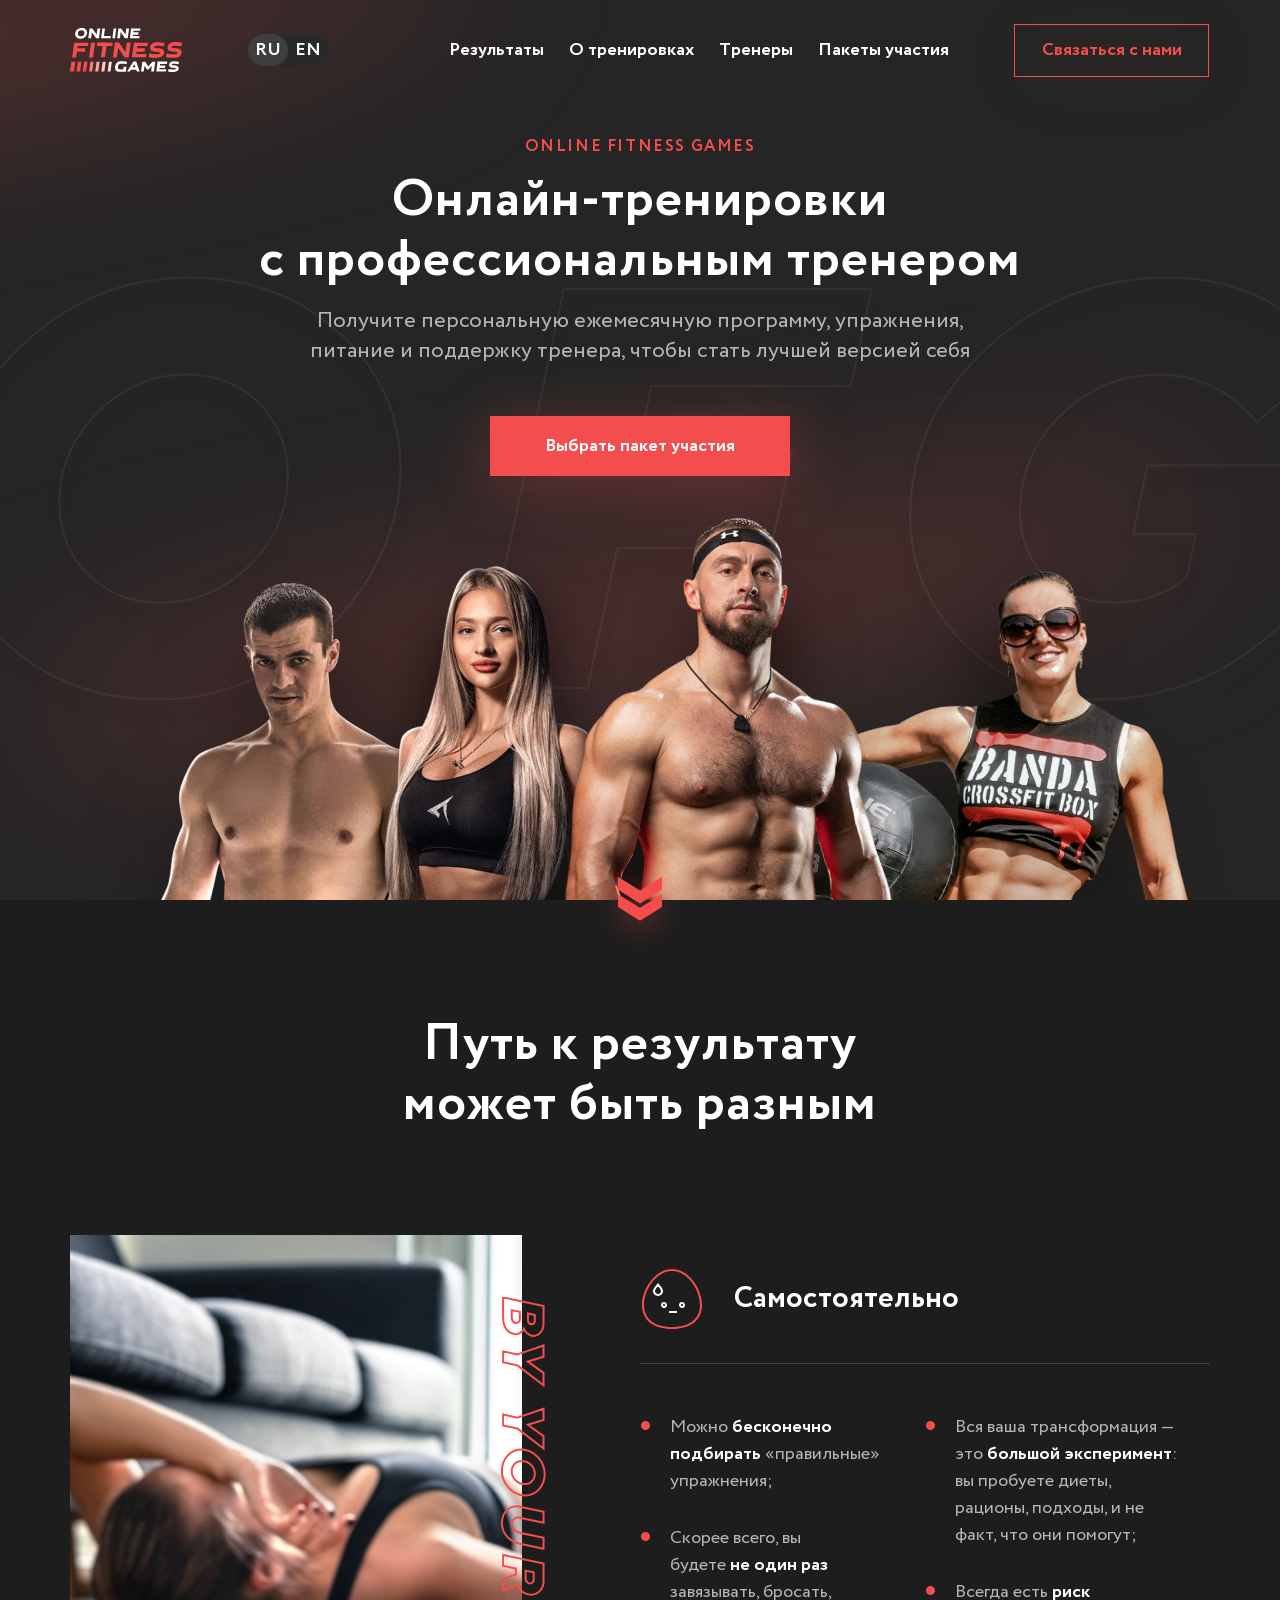
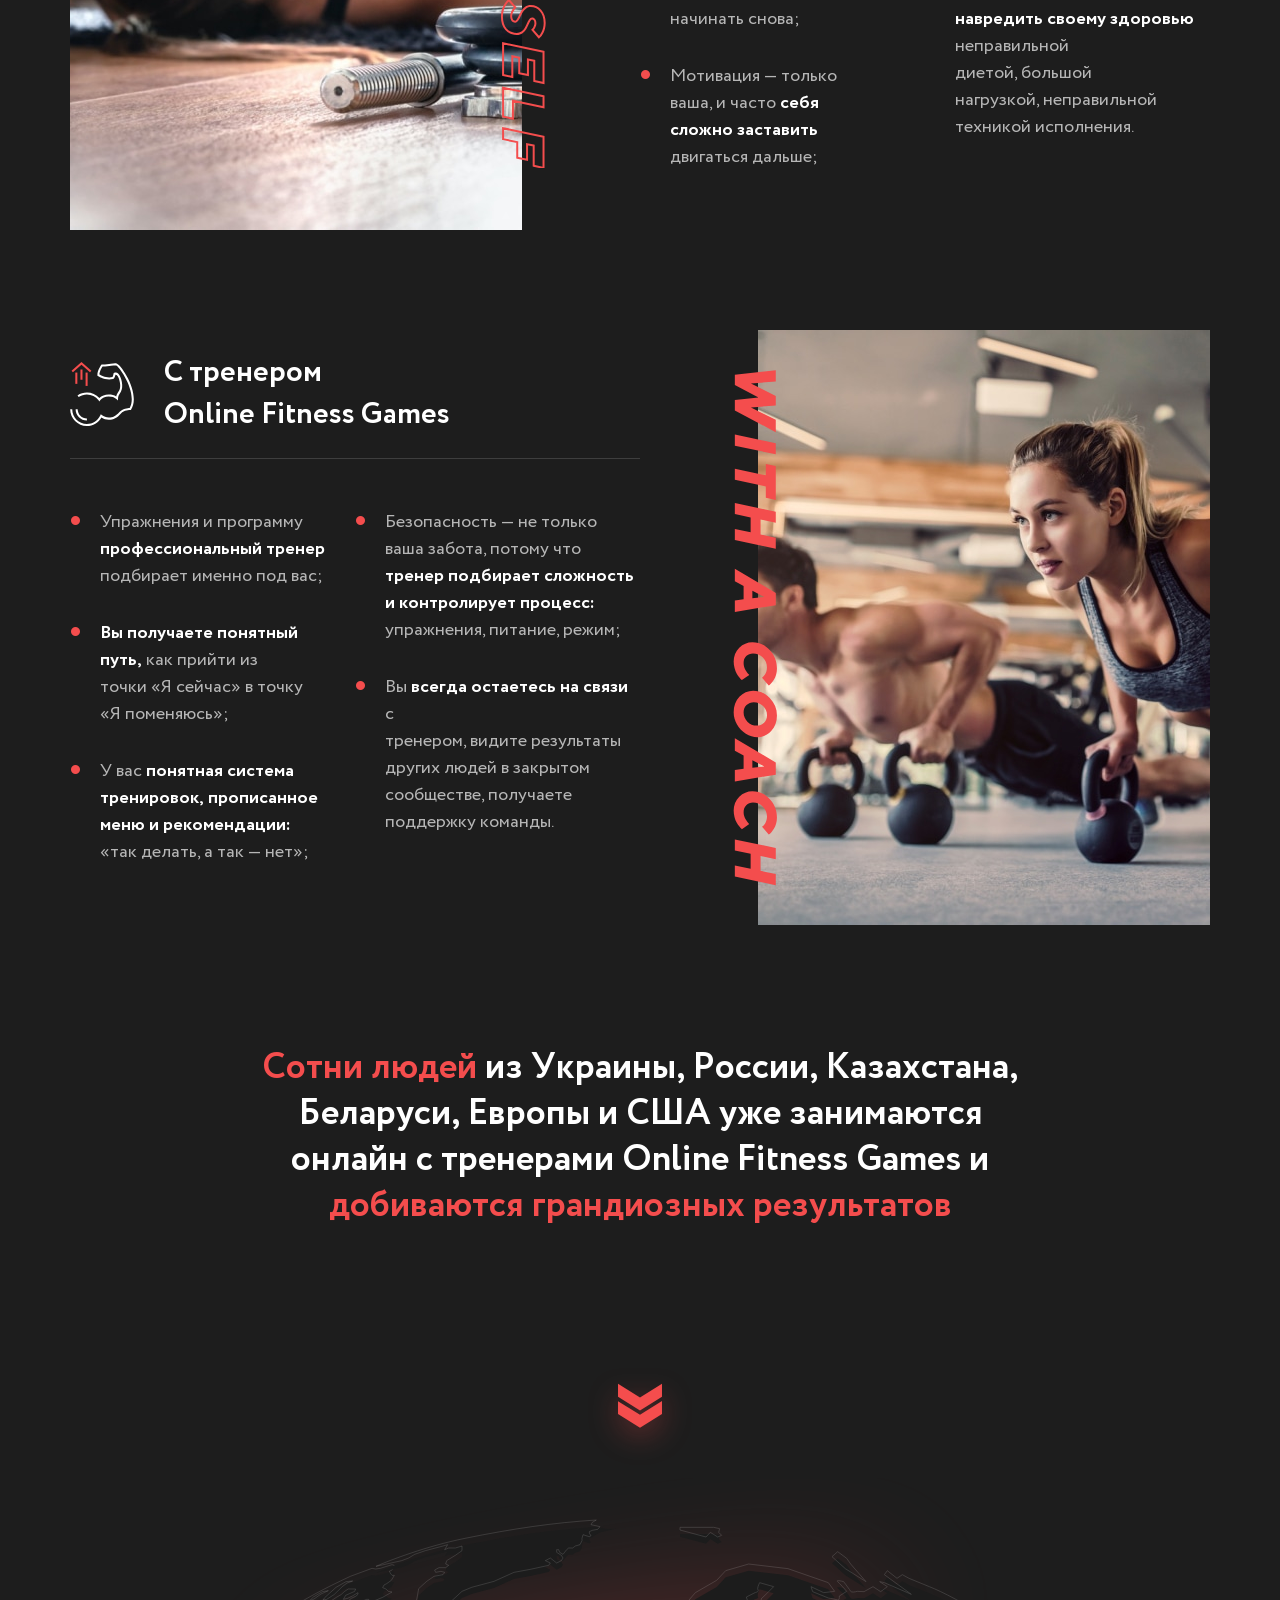
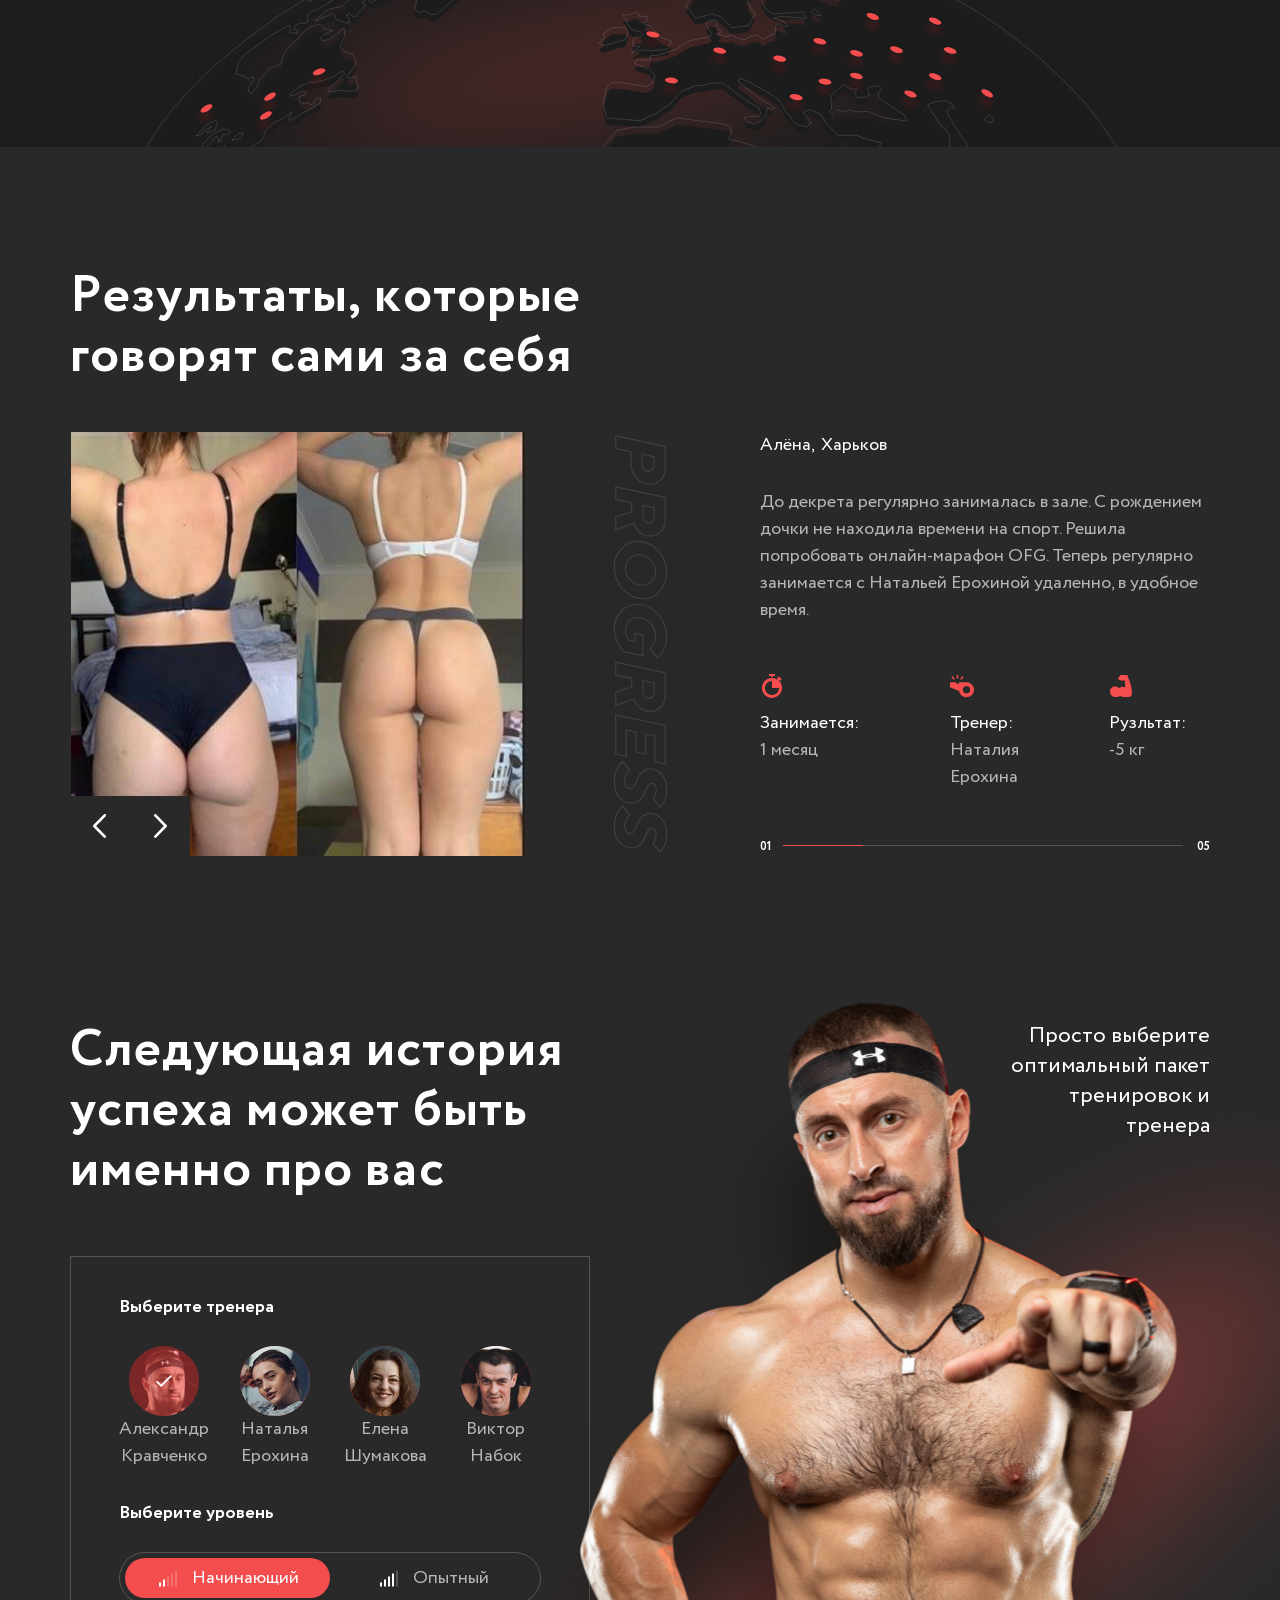
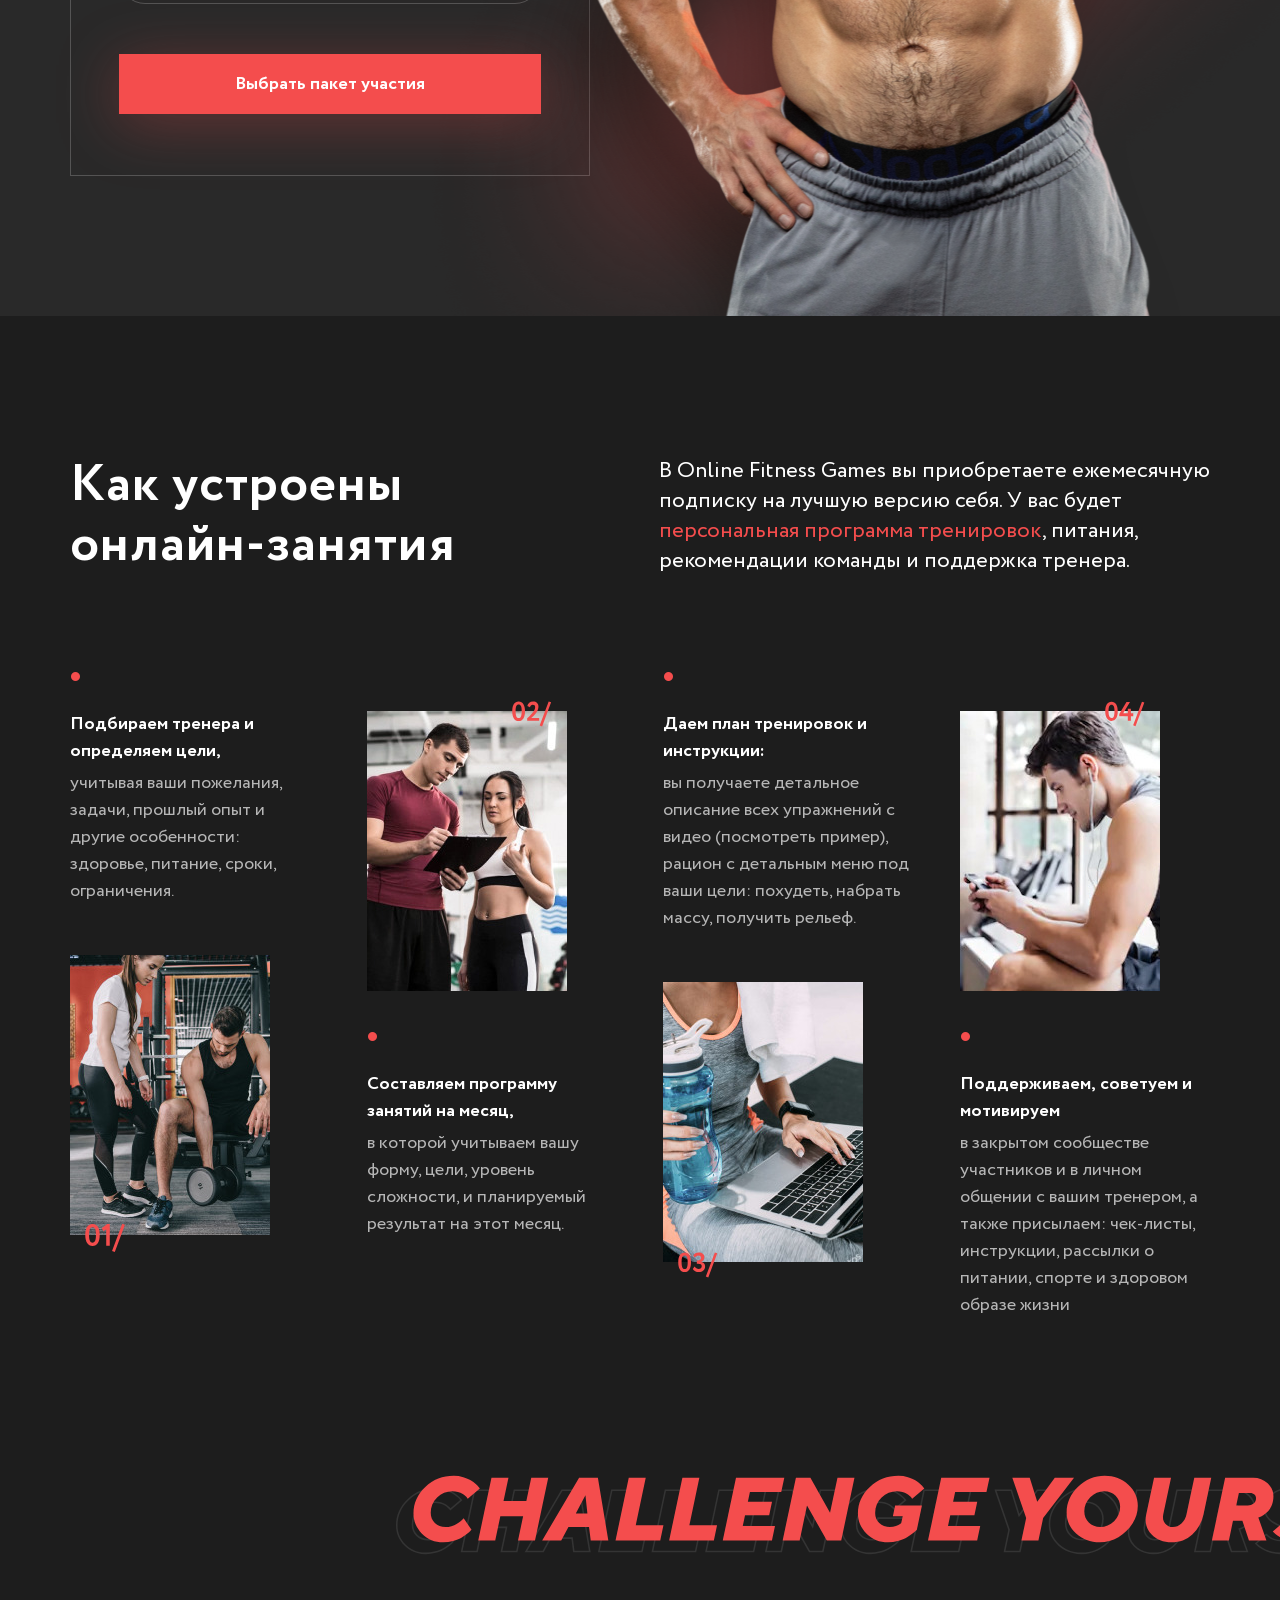
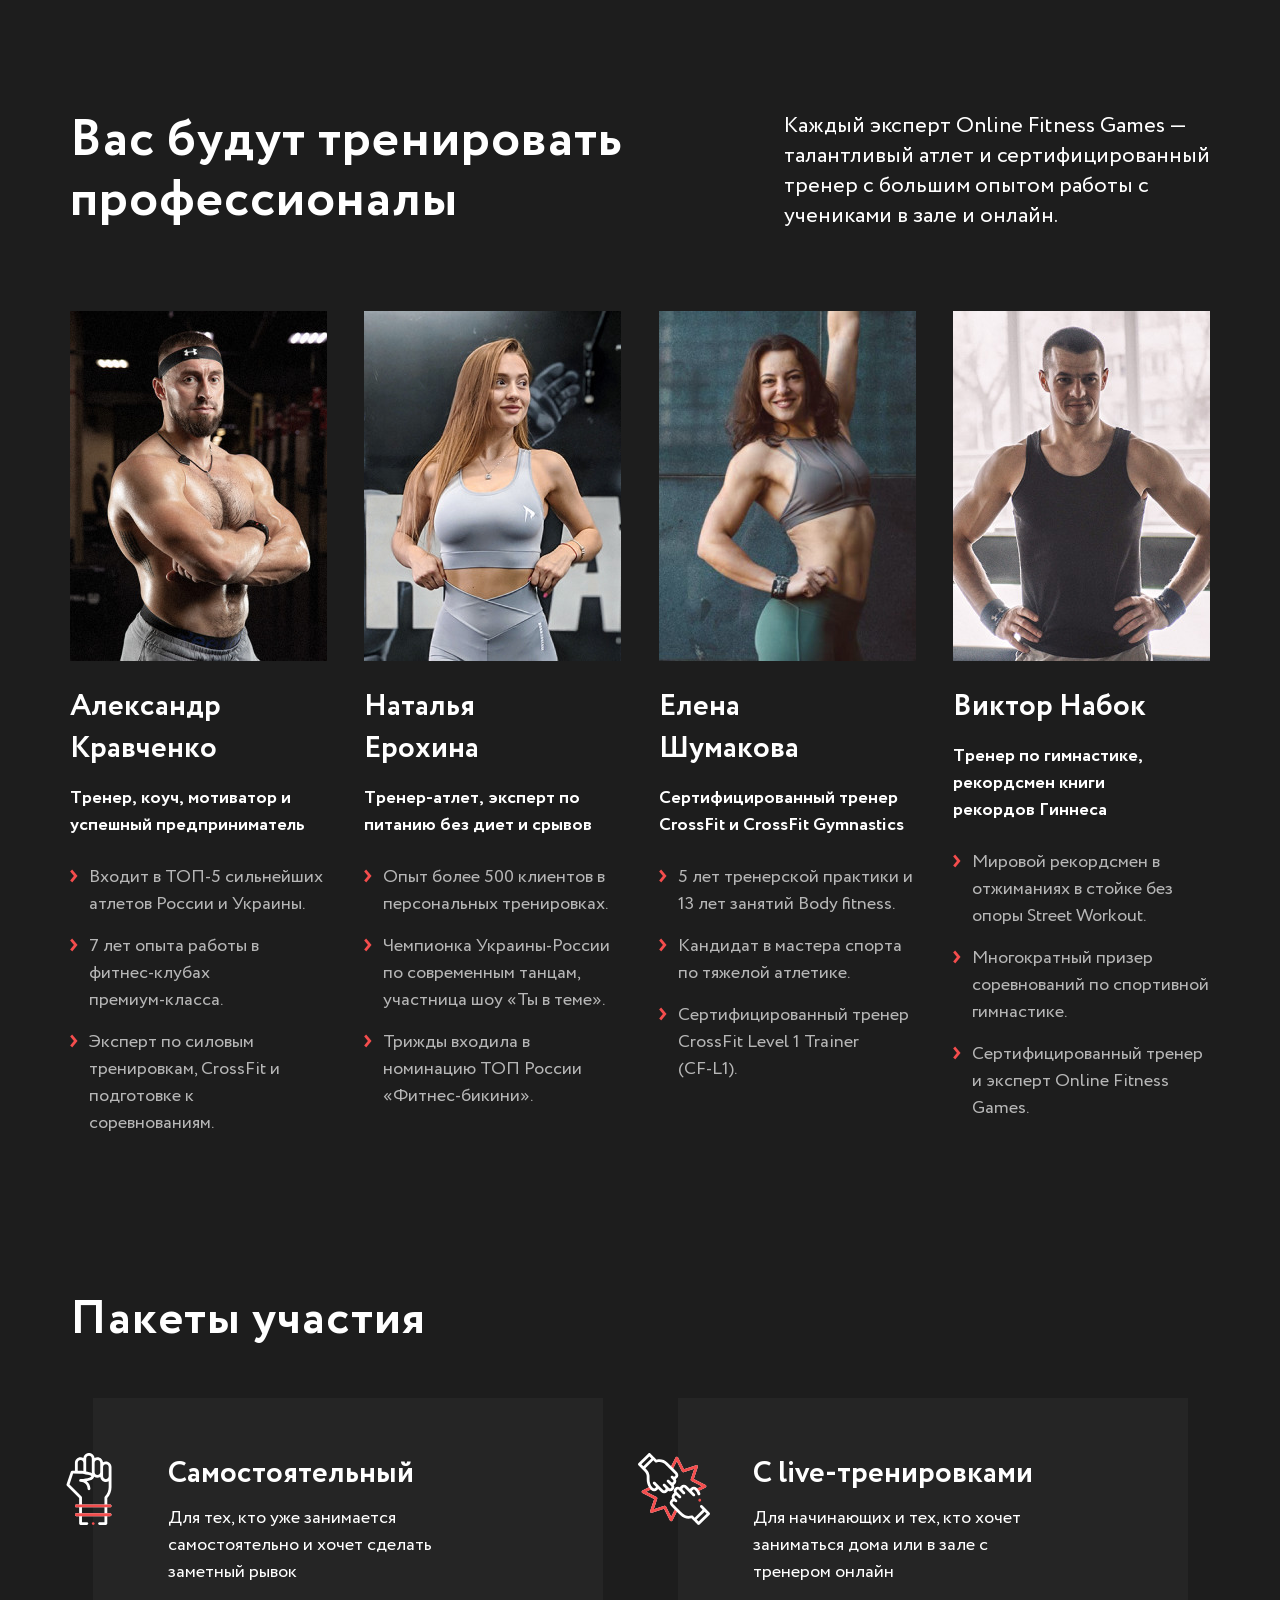
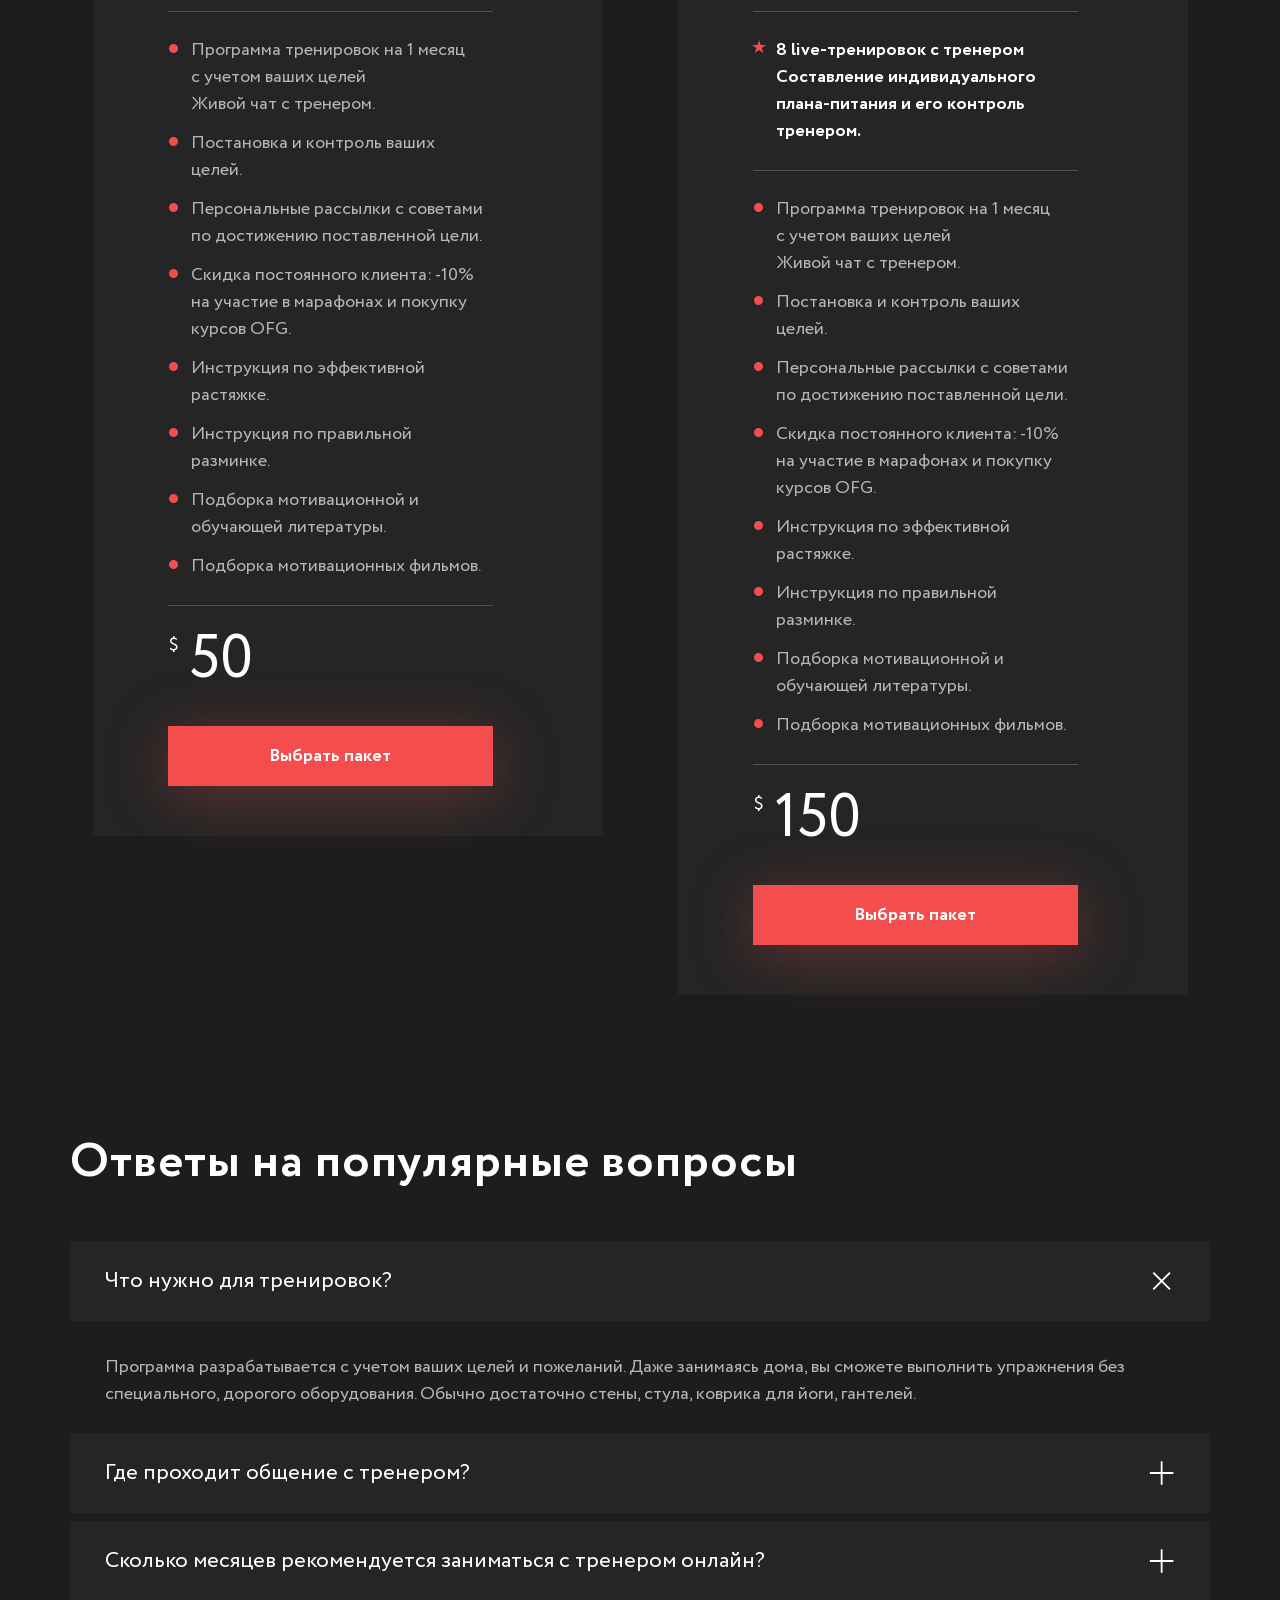
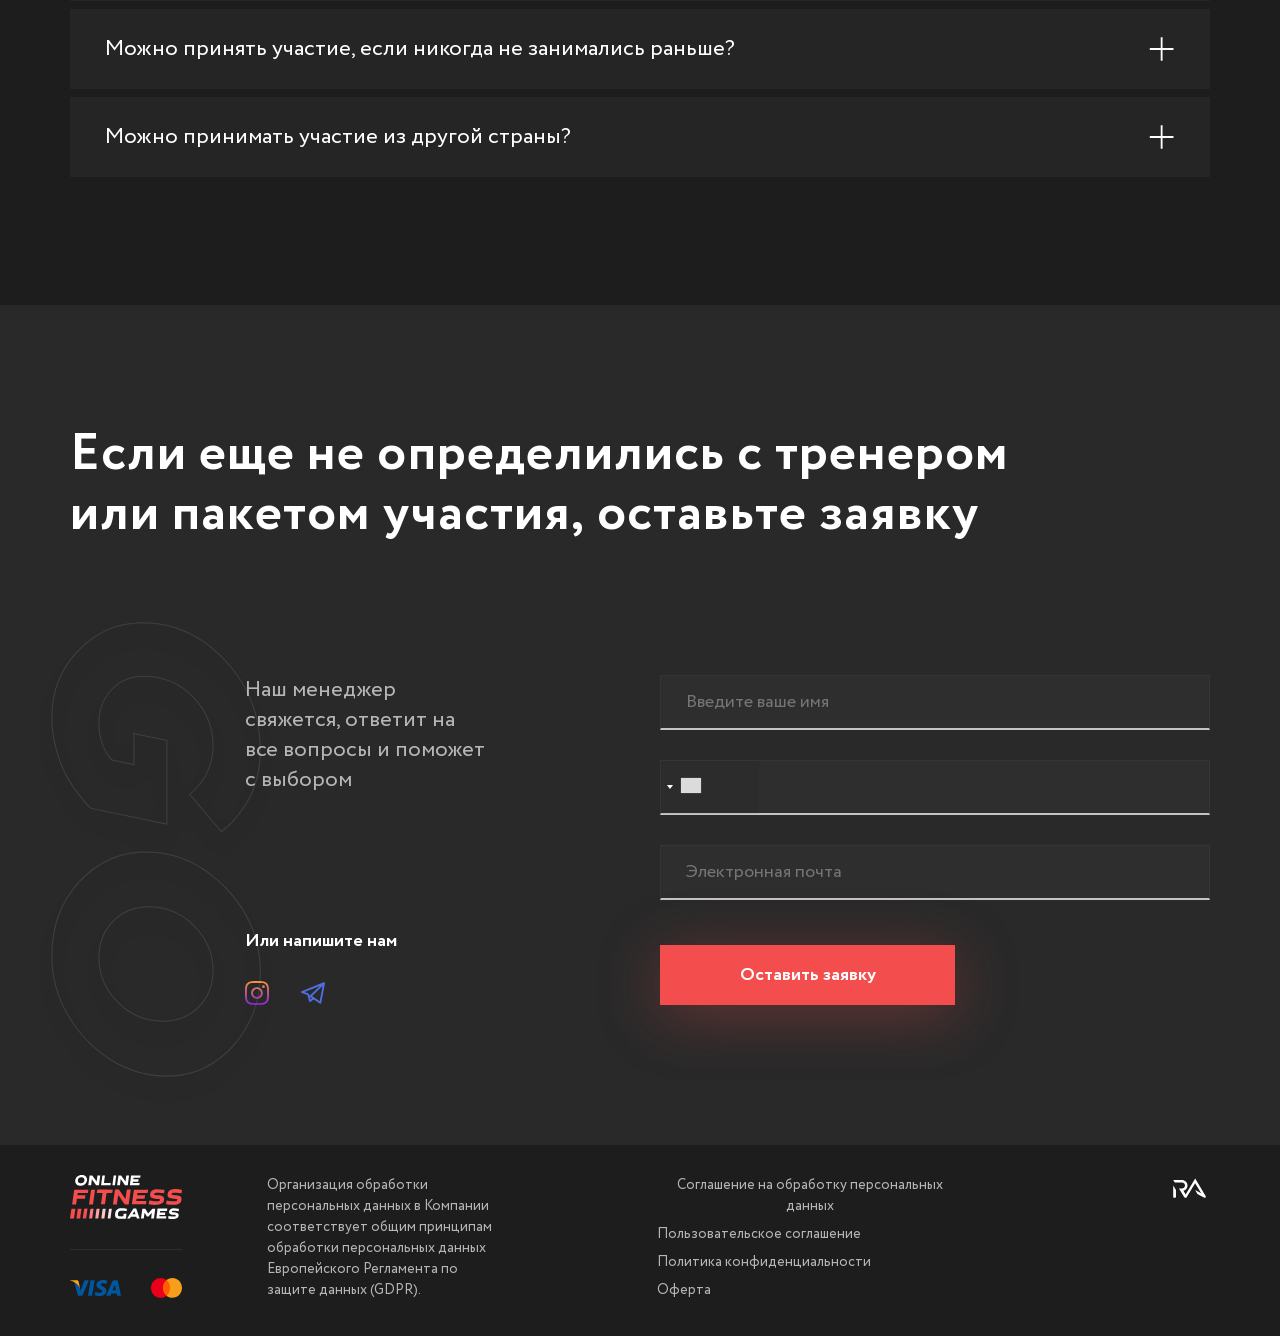
==== commit 932385a1: "first commit" ====
--- a/index.html
+++ b/index.html
@@ -178,11 +178,11 @@
 						<div class="items">
 							<div class="item">
 								<img src="media/icons/clock.svg" alt="clock">
-								<p class="p2">Занимается: <br><span>2 месяца</span></p>
+								<p class="p2">Занимается: <br><span>1 месяц</span></p>
 							</div>
 							<div class="item adaptive">
 								<img src="media/icons/whistle.svg" alt="whistle">
-								<p class="p2">Тренер: <br><span>Александр <br>Кравченко</span></p>
+								<p class="p2">Тренер: <br><span>Наталия <br>Ерохина</span></p>
 							</div>
 							<div class="item">
 								<img src="media/icons/biceps.svg" alt="biceps">
@@ -209,7 +209,7 @@
 						<div class="items">
 							<div class="item">
 								<img src="media/icons/clock.svg" alt="clock">
-								<p class="p2">Занимается: <br><span>2 месяца</span></p>
+								<p class="p2">Занимается: <br><span>1 месяц</span></p>
 							</div>
 							<div class="item adaptive">
 								<img src="media/icons/whistle.svg" alt="whistle">
@@ -217,7 +217,7 @@
 							</div>
 							<div class="item">
 								<img src="media/icons/biceps.svg" alt="biceps">
-								<p class="p2">Рузльтат: <br><span>-5 кг</span></p>
+								<p class="p2">Рузльтат: <br><span>-4 кг</span></p>
 							</div>
 						</div>
 					</div>
@@ -248,7 +248,7 @@
 							</div>
 							<div class="item">
 								<img src="media/icons/biceps.svg" alt="biceps">
-								<p class="p2">Рузльтат: <br><span>-5 кг</span></p>
+								<p class="p2">Рузльтат: <br><span>-9 кг</span></p>
 							</div>
 						</div>
 					</div>
@@ -271,15 +271,15 @@
 						<div class="items">
 							<div class="item">
 								<img src="media/icons/clock.svg" alt="clock">
-								<p class="p2">Занимается: <br><span>2 месяца</span></p>
+								<p class="p2">Занимается: <br><span>1 месяц</span></p>
 							</div>
 							<div class="item adaptive">
 								<img src="media/icons/whistle.svg" alt="whistle">
-								<p class="p2">Тренер: <br><span>Александр <br>Кравченко</span></p>
+								<p class="p2">Тренер: <br><span>Виктор <br>Набок</span></p>
 							</div>
 							<div class="item">
 								<img src="media/icons/biceps.svg" alt="biceps">
-								<p class="p2">Рузльтат: <br><span>-5 кг</span></p>
+								<p class="p2">Рузльтат: <br><span>-3 кг</span></p>
 							</div>
 						</div>
 					</div>
@@ -302,15 +302,15 @@
 						<div class="items">
 							<div class="item">
 								<img src="media/icons/clock.svg" alt="clock">
-								<p class="p2">Занимается: <br><span>2 месяца</span></p>
+								<p class="p2">Занимается: <br><span>1,5 месяца</span></p>
 							</div>
 							<div class="item adaptive">
 								<img src="media/icons/whistle.svg" alt="whistle">
-								<p class="p2">Тренер: <br><span>Александр <br>Кравченко</span></p>
+								<p class="p2">Тренер: <br><span>Елена <br>Шумакова</span></p>
 							</div>
 							<div class="item">
 								<img src="media/icons/biceps.svg" alt="biceps">
-								<p class="p2">Рузльтат: <br><span>-5 кг</span></p>
+								<p class="p2">Рузльтат: <br><span>-7,5 кг</span></p>
 							</div>
 						</div>
 					</div>
@@ -765,7 +765,7 @@
 			</form>
 			<p class="p4">Тренер</p>
 			<div class="coaches">
-				<input type="radio" id="packet_coach_1" name="packet_coach" value="packet_coach_1" class="serviceInput" checked>
+				<input type="radio" id="packet_coach_1" name="packet_coach" value="coach_1" class="serviceInput" checked>
 				<label class="coach" for="packet_coach_1">
 					<div>
 						<img src="media/coach_1.png" alt="coach_1">
@@ -773,7 +773,7 @@
 					</div>
 					<p class="p2">Александр <br>Кравченко</p>
 				</label>
-				<input type="radio" id="packet_coach_2" name="packet_coach" value="packet_coach_2" class="serviceInput">
+				<input type="radio" id="packet_coach_2" name="packet_coach" value="coach_2" class="serviceInput">
 				<label class="coach" for="packet_coach_2">
 					<div>
 						<img src="media/coach_2.png" alt="coach_2">
@@ -781,7 +781,7 @@
 					</div>
 					<p class="p2">Наталья <br>Ерохина</p>
 				</label>
-				<input type="radio" id="packet_coach_3" name="packet_coach" value="packet_coach_3" class="serviceInput">
+				<input type="radio" id="packet_coach_3" name="packet_coach" value="coach_3" class="serviceInput">
 				<label class="coach" for="packet_coach_3">
 					<div>
 						<img src="media/coach_3.png" alt="coach_3">
@@ -789,7 +789,7 @@
 					</div>
 					<p class="p2">Елена <br>Шумакова</p>
 				</label>
-				<input type="radio" id="packet_coach_4" name="packet_coach" value="packet_coach_4" class="serviceInput">
+				<input type="radio" id="packet_coach_4" name="packet_coach" value="coach_4" class="serviceInput">
 				<label class="coach" for="packet_coach_4">
 					<div>
 						<img src="media/coach_4.png" alt="coach_4">
--- a/css/style.css
+++ b/css/style.css
@@ -2,37 +2,65 @@
     font-family: "Circe-Bold";
     src: url("../fonts/Circe-Bold.ttf");
 }
+
 @font-face {
     font-family: "Circe-Regular";
     src: url("../fonts/Circe-Regular.ttf");
 }
+
 @keyframes label {
-	from { opacity: 0 }
-	to { opacity: 1 }
-}
+    from {
+        opacity: 0
+    }
+    to {
+        opacity: 1
+    }
+}
+
 @keyframes after {
-	from { left: -20px }
-	to { left: 0 }
-	from { opacity: 0 }
-	to { opacity: 1 }
-}
+    from {
+        left: -20px
+    }
+    to {
+        left: 0
+    }
+    from {
+        opacity: 0
+    }
+    to {
+        opacity: 1
+    }
+}
+
 @keyframes arrow {
-	from, to { bottom: -60px; }
-	50% { bottom: -20px; }
-}
+    from,
+    to {
+        bottom: -60px;
+    }
+    50% {
+        bottom: -20px;
+    }
+}
+
 @keyframes second_arrow {
-	from, to { bottom: 0; }
-	50% { bottom: 60px; }
+    from,
+    to {
+        bottom: 0;
+    }
+    50% {
+        bottom: 60px;
+    }
 }
 
 * {
-	margin: 0;
-	padding: 0;
-	outline: none;
-	box-sizing: border-box;
-	-webkit-box-sizing: border-box;
-	user-select: none;
-}
+    margin: 0;
+    padding: 0;
+    outline: none;
+    box-sizing: border-box;
+    -webkit-box-sizing: border-box;
+    user-select: none;
+}
+
 ul,
 div,
 body,
@@ -44,489 +72,592 @@
 footer,
 nav,
 .row {
-	display: flex;
-	flex-wrap: wrap;
-	align-content: flex-start;
-}
+    display: flex;
+    flex-wrap: wrap;
+    align-content: flex-start;
+}
+
 button,
 button img,
 label {
-	cursor: pointer;
-	outline: none;
-}
+    cursor: pointer;
+    outline: none;
+}
+
 button:focus {
-	outline: none;
-}
+    outline: none;
+}
+
 body {
     width: 100%;
     min-height: 100vh;
-	overflow-x: hidden;
-	background-color: #1D1D1D;
-	color: #FFFFFF;
-}
+    overflow-x: hidden;
+    background-color: #1D1D1D;
+    color: #FFFFFF;
+}
+
 a[href] {
-	text-decoration: none;
-	color: #FFFFFF;
-}
+    text-decoration: none;
+    color: #FFFFFF;
+}
+
 a:not([href]):not(.active) {
-	filter: grayscale( 100% );
-}
-input, textarea, button {
-	border: none;
-}
+    filter: grayscale( 100%);
+}
+
+input,
+textarea,
 button {
-	background-color: transparent;
-	justify-content: center;
-}
+    border: none;
+}
+
+button {
+    background-color: transparent;
+    justify-content: center;
+}
+
 main {
-	flex: 1 0 auto;
-	width: 100%;
-}
+    flex: 1 0 auto;
+    width: 100%;
+}
+
 h1,
 h2,
 h3,
 h4 {
-	width: 100%;
-	margin: 0;
-}
+    width: 100%;
+    margin: 0;
+}
+
 ul {
-	width: 100%;
-	list-style: none;
-	margin: 0;
-}
+    width: 100%;
+    list-style: none;
+    margin: 0;
+}
+
 ul li {
-	width: 100%;
-}
+    width: 100%;
+}
+
 img {
-	max-width: 100%;
-	max-height: 100%;
-}
+    max-width: 100%;
+    max-height: 100%;
+}
+
 .container {
-	padding: 0;
-}
-p, .row {
-	width: 100%;
-	margin: 0;
-}
+    padding: 0;
+}
+
+p,
+.row {
+    width: 100%;
+    margin: 0;
+}
+
 .row-center {
-	margin-left: auto;
-	margin-right: auto;
-	width: auto;
-}
-.row, .row-center, [class^="col-"] {
-	align-content: flex-start;
-	flex-direction: row;
-	flex-wrap: wrap;
-	min-width: 100px;
-	min-height: 1px;
-}
+    margin-left: auto;
+    margin-right: auto;
+    width: auto;
+}
+
+.row,
+.row-center,
+[class^="col-"] {
+    align-content: flex-start;
+    flex-direction: row;
+    flex-wrap: wrap;
+    min-width: 100px;
+    min-height: 1px;
+}
+
 .col-1-2 {
-	width: 50%;
-}
+    width: 50%;
+}
+
 .col-1-3 {
-	width: 33.33%;
-}
+    width: 33.33%;
+}
+
 .col-2-3 {
-	width: 66.66%;
-}
+    width: 66.66%;
+}
+
 .col-1-4 {
-	width: 25%;
-}
+    width: 25%;
+}
+
 .col-3-4 {
     width: 75%;
 }
+
 .col-1-5 {
-	width: 20%;
-}
+    width: 20%;
+}
+
 .col-1-6 {
-	width: 16.67%;
-}
+    width: 16.67%;
+}
+
 .col-5-6 {
-	width: 83.33%;
-}
+    width: 83.33%;
+}
+
 .col-1-7 {
-	width: 14.29%;
-}
+    width: 14.29%;
+}
+
 .col-1-8 {
-	width: 12.5%;
-}
+    width: 12.5%;
+}
+
 .col-1-9 {
-	width: 11.11%;
-}
+    width: 11.11%;
+}
+
 .col-1-10 {
-	width: 10%;
-}
+    width: 10%;
+}
+
 .col-4-5 {
-	width: 80%;
-}
+    width: 80%;
+}
+
 .col-9-10 {
-	width: 90%;
-}
+    width: 90%;
+}
+
 .serviceInput {
-	display: none;
-}
+    display: none;
+}
+
 .p1 {
-	font-family: Circe-Regular;
-	font-size: 22px;
-	line-height: 30px;
-}
+    font-family: Circe-Regular;
+    font-size: 22px;
+    line-height: 30px;
+}
+
 .p2 {
-	font-family: Circe-Regular, sans-serif;
-	font-size: 18px;
-	line-height: 27px;
-	color: #B6B6B6;
-}
+    font-family: Circe-Regular, sans-serif;
+    font-size: 18px;
+    line-height: 27px;
+    color: #B6B6B6;
+}
+
 h1 {
-	font-family: Circe-Bold, sans-serif;
-	font-size: 52px;
-	line-height: 77px;
-	text-transform: uppercase;
-	letter-spacing: 0.02em;
-}
+    font-family: Circe-Bold, sans-serif;
+    font-size: 52px;
+    line-height: 77px;
+    text-transform: uppercase;
+    letter-spacing: 0.02em;
+}
+
 h2 {
-	font-family: Circe-Bold, sans-serif;
-	font-size: 52px;
-	line-height: 60px;
-	letter-spacing: 0.02em;
-}
+    font-family: Circe-Bold, sans-serif;
+    font-size: 52px;
+    line-height: 60px;
+    letter-spacing: 0.02em;
+}
+
 h3 {
-	font-family: Circe-Bold, sans-serif;
-	font-size: 30px;
-	line-height: 42px;
-}
+    font-family: Circe-Bold, sans-serif;
+    font-size: 30px;
+    line-height: 42px;
+}
+
 h4 {
-	font-family: Circe-Bold, sans-serif;
-	font-size: 18px;
-	line-height: 27px;
+    font-family: Circe-Bold, sans-serif;
+    font-size: 18px;
+    line-height: 27px;
 }
 
 header {
-	width: 100%;
-	font-size: 18px;
-	font-family: Circe-Bold, sans-serif;
-	align-content: center;
-	background-color: #252525;
-}
+    width: 100%;
+    font-size: 18px;
+    font-family: Circe-Bold, sans-serif;
+    align-content: center;
+    background-color: #252525;
+}
+
 header .container {
-	height: 100px;
-	align-content: center;
-	align-items: center;
-	justify-content: space-between;
-	z-index: 5;
-}
+    height: 100px;
+    align-content: center;
+    align-items: center;
+    justify-content: space-between;
+    z-index: 5;
+}
+
 header .container div {
-	max-height: 100px;
-	align-content: center;
-	align-items: center;
-}
+    max-height: 100px;
+    align-content: center;
+    align-items: center;
+}
+
 header .lang {
-	margin-left: 65px;
-	background-color: #292929;
-	border-radius: 20px;
-	display: flex;
-	flex-wrap: nowrap;
-	width: 81px;
-	height: 32px;
-}
+    margin-left: 65px;
+    background-color: #292929;
+    border-radius: 20px;
+    display: flex;
+    flex-wrap: nowrap;
+    width: 81px;
+    height: 32px;
+}
+
 header .lang:hover {
-	background-color: #942F2F;
-}
+    background-color: #942F2F;
+}
+
 header .lang span {
-	display: flex;
-	width: 50%;
-	align-content: center;
-	align-items: center;
-	justify-content: center;
-}
+    display: flex;
+    width: 50%;
+    align-content: center;
+    align-items: center;
+    justify-content: center;
+}
+
 header .lang span:first-child {
-	background-color: #3e3e3e;
-	border-radius: 20px;
-}
+    background-color: #3e3e3e;
+    border-radius: 20px;
+}
+
 header .lang.en span:last-child {
-	background-color: #3e3e3e;
-	border-radius: 20px;
-}
+    background-color: #3e3e3e;
+    border-radius: 20px;
+}
+
 header .lang.en span:first-child {
-	background-color: unset;
-	border-radius: unset;
-}
-header div > button {
-	text-align: center;
-	width: 195px;
-	height: 53px;
-	margin-left: 65px;
-	padding: 10px 20px;
-	color: #F44D4D;
-	border: 1px solid #F44D4D;
-	filter: drop-shadow(0px 10px 30px rgba(244, 77, 77, 0.3));
-}
-header div > button:hover {
-	background-color: #942F2F;
-	color: #FFFFFF;
-	border-color: #942F2F;
-}
-header div > label[for="menu"] {
-	display: none;
-	margin: 0;
-}
+    background-color: unset;
+    border-radius: unset;
+}
+
+header div>button {
+    text-align: center;
+    width: 195px;
+    height: 53px;
+    margin-left: 65px;
+    padding: 10px 20px;
+    color: #F44D4D;
+    border: 1px solid #F44D4D;
+    filter: drop-shadow(0px 10px 30px rgba(244, 77, 77, 0.3));
+}
+
+header div>button:hover {
+    background-color: #942F2F;
+    color: #FFFFFF;
+    border-color: #942F2F;
+}
+
+header div>label[for="menu"] {
+    display: none;
+    margin: 0;
+}
+
 header ul {
-	width: 500px;
-	justify-content: space-between;
-	align-content: center;
-	max-height: 55px;
-	margin-left: 120px;
-}
+    width: 500px;
+    justify-content: space-between;
+    align-content: center;
+    max-height: 55px;
+    margin-left: 120px;
+}
+
 header ul li {
-	width: max-content;
-	position: relative;
-}
+    width: max-content;
+    position: relative;
+}
+
 header li a:hover {
-	color: #F44D4D;
-}
+    color: #F44D4D;
+}
+
 header li a:hover::after {
-	content: "___";
-	font-size: 15pt;
-	color: #F44D4D;
-	position: absolute;
-	bottom: -13px;
-	left: 0;
-	animation: 0.3s after;
-}
-header .container a[href="body"] > img {
-	width: 112px;
-	height: 44px;
+    content: "___";
+    font-size: 15pt;
+    color: #F44D4D;
+    position: absolute;
+    bottom: -13px;
+    left: 0;
+    animation: 0.3s after;
+}
+
+header .container a[href="body"]>img {
+    width: 112px;
+    height: 44px;
 }
 
 #first_screen {
-	width: 100%;
-	background-color: #252525;
-	height: 800px;
-	position: relative;
-}
-#first_screen > a {
-	position: absolute;
-	z-index: 5;
-	bottom: -60px;
-	margin: auto;
-	left: 0;
-	right: 0;
-	width: max-content;
-	animation: arrow 2s ease infinite;
-}
-#first_screen > a img {
-	width: 106px;
-	height: 103px;
-}
+    width: 100%;
+    background-color: #252525;
+    height: 800px;
+    position: relative;
+}
+
+#first_screen>a {
+    position: absolute;
+    z-index: 5;
+    bottom: -60px;
+    margin: auto;
+    left: 0;
+    right: 0;
+    width: max-content;
+    animation: arrow 2s ease infinite;
+}
+
+#first_screen>a img {
+    width: 106px;
+    height: 103px;
+}
+
 #first_screen .container {
-	position: relative;
-	text-align: center;
-}
+    position: relative;
+    text-align: center;
+}
+
 #first_screen .content {
-	z-index: 5;
-	justify-content: center;
-}
+    z-index: 5;
+    justify-content: center;
+}
+
 #first_screen .content p:not(.p1) {
-	text-transform: uppercase;
-	color: #F44D4D;
-	letter-spacing: 0.1em;
-	font-family: Circe-Bold, sans-serif;
-	font-size: 16px;
-	line-height: 24px;
-	margin-top: 35px;
-	margin-bottom: 12px;
-}
+    text-transform: uppercase;
+    color: #F44D4D;
+    letter-spacing: 0.1em;
+    font-family: Circe-Bold, sans-serif;
+    font-size: 16px;
+    line-height: 24px;
+    margin-top: 35px;
+    margin-bottom: 12px;
+}
+
 #first_screen .content h2 {
-	margin-bottom: 15px;
-}
+    margin-bottom: 15px;
+}
+
 #first_screen .content h2 br.adaptive {
-	display: none;
-}
+    display: none;
+}
+
 #first_screen .content .p1 {
-	color: #B6B6B6;
-}
+    color: #B6B6B6;
+}
+
 #first_screen .content a {
-	color: #FFFFFF;
-	display: flex;
-	font-family: Circe-Bold;
-	font-size: 18px;
-	width: 300px;
-	height: 60px;
-	text-align: center;
-	justify-content: center;
-	align-content: center;
-	align-items: center;
-	background-color: #F44D4D;
-	margin-top: 50px;
-	filter: drop-shadow(0px 10px 30px rgba(244, 77, 77, 0.3));
-}
+    color: #FFFFFF;
+    display: flex;
+    font-family: Circe-Bold;
+    font-size: 18px;
+    width: 300px;
+    height: 60px;
+    text-align: center;
+    justify-content: center;
+    align-content: center;
+    align-items: center;
+    background-color: #F44D4D;
+    margin-top: 50px;
+    filter: drop-shadow(0px 10px 30px rgba(244, 77, 77, 0.3));
+}
+
 #first_screen .content a:hover {
-	background-color: #942F2F;
-}
+    background-color: #942F2F;
+}
+
 .first_background {
-	position: absolute;
-	left: -390px;
-	top: -100px;
-	width: 1920px;
-	max-height: 900px;
-}
-.first_background > img[alt="OFG"] {
-	position: absolute;
-	margin: auto;
-	left: 0;
-	right: 0;
-	bottom: 165px;
-}
-.first_background > img[alt="trainers"] {
-	position: absolute;
-	bottom: 0;
-	margin: auto;
-	left: 0;
-	right: 0;
-	width: 1222px;
-	height: 383px;
-}
-.first_background > img[alt="trainers_adaptive"] {
-	display: none;
-}
-.first_background > img[alt="first_background_adaptive"],
-.first_background > img[alt="first_background_mobile"] {
-	display: none;
-}
+    position: absolute;
+    left: -390px;
+    top: -100px;
+    width: 1920px;
+    max-height: 900px;
+}
+
+.first_background>img[alt="OFG"] {
+    position: absolute;
+    margin: auto;
+    left: 0;
+    right: 0;
+    bottom: 165px;
+}
+
+.first_background>img[alt="trainers"] {
+    position: absolute;
+    bottom: 0;
+    margin: auto;
+    left: 0;
+    right: 0;
+    width: 1222px;
+    height: 383px;
+}
+
+.first_background>img[alt="trainers_adaptive"] {
+    display: none;
+}
+
+.first_background>img[alt="first_background_adaptive"],
+.first_background>img[alt="first_background_mobile"] {
+    display: none;
+}
+
 #second_screen {
-	width: 100%;
-	position: relative;
-	justify-content: center;
-	justify-items: center;
-	margin-bottom: 280px;
-}
-#second_screen > a {
-	margin-top: 55px;
-	z-index: 5;
-	position: relative;
-	animation: second_arrow 2s ease infinite;
-}
-#second_screen > a img {
-	width: 106px;
-	height: 103px;
-}
-#second_screen > p {
-	font-family: Circe-Bold, sans-serif;
-	text-align: center;
-	font-size: 36px;
-	line-height: 46px;
-	margin-bottom: 80px;
-}
-#second_screen > p br.adaptive {
-	display: none;
-}
-#second_screen > p span {
-	color: #F44D4D;
-}
-#second_screen .container > h2 {
-	text-align: center;
-	margin-top: 115px;
-	margin-bottom: 100px;
-}
+    width: 100%;
+    position: relative;
+    justify-content: center;
+    justify-items: center;
+    margin-bottom: 280px;
+}
+
+#second_screen>a {
+    margin-top: 55px;
+    z-index: 5;
+    position: relative;
+    animation: second_arrow 2s ease infinite;
+}
+
+#second_screen>a img {
+    width: 106px;
+    height: 103px;
+}
+
+#second_screen>p {
+    font-family: Circe-Bold, sans-serif;
+    text-align: center;
+    font-size: 36px;
+    line-height: 46px;
+    margin-bottom: 80px;
+}
+
+#second_screen>p br.adaptive {
+    display: none;
+}
+
+#second_screen>p span {
+    color: #F44D4D;
+}
+
+#second_screen .container>h2 {
+    text-align: center;
+    margin-top: 115px;
+    margin-bottom: 100px;
+}
+
 #second_screen .content:last-child {
-	margin-top: 100px;
-	margin-bottom: 120px;
-}
+    margin-top: 100px;
+    margin-bottom: 120px;
+}
+
 #second_screen .content:last-child .col-1-2:last-child {
-	justify-content: flex-end;
-}
+    justify-content: flex-end;
+}
+
 #second_screen .content .col-1-2 {
-	position: relative;
-}
+    position: relative;
+}
+
 #second_screen .content img[alt="by_yourself"] {
-	width: 68px;
-	height: 471px;
-	position: absolute;
-	right: 83px;
-	margin: auto;
-	top: 0;
-	bottom: 0;
-}
+    width: 68px;
+    height: 471px;
+    position: absolute;
+    right: 83px;
+    margin: auto;
+    top: 0;
+    bottom: 0;
+}
+
 #second_screen .content img[alt="with_coach"] {
-	width: 68px;
-	height: 516px;
-	position: absolute;
-	left: 81px;
-	margin: auto;
-	top: 0;
-	bottom: 0;
-}
+    width: 68px;
+    height: 516px;
+    position: absolute;
+    left: 81px;
+    margin: auto;
+    top: 0;
+    bottom: 0;
+}
+
 #second_screen .content img[alt="independently"] {
-	width: 452px;
-	height: 595px;
-}
+    width: 452px;
+    height: 595px;
+}
+
 #second_screen .content img[alt="teamwise"] {
-	width: 452px;
-	height: 595px;
-}
+    width: 452px;
+    height: 595px;
+}
+
 #second_screen .content img[alt="teamwise_adaptive"],
 #second_screen .content img[alt="independently_adaptive"] {
-	display: none;
-}
+    display: none;
+}
+
 #second_screen .headline {
-	width: 100%;
-	align-items: center;
-	align-content: center;
-	border-bottom: 1px solid rgba(196, 196, 196, 0.2);;
-	margin-bottom: 50px;
-}
+    width: 100%;
+    align-items: center;
+    align-content: center;
+    border-bottom: 1px solid rgba(196, 196, 196, 0.2);
+    ;
+    margin-bottom: 50px;
+}
+
 #second_screen .headline img {
-	width: 64px;
-	height: 64px;
-	margin: 32px 30px 32px 0;
-}
+    width: 64px;
+    height: 64px;
+    margin: 32px 30px 32px 0;
+}
+
 #second_screen .headline h3 {
-	width: calc(100% - 100px);
-}
+    width: calc(100% - 100px);
+}
+
 #second_screen .content .p2 {
-	margin-bottom: 30px;
-	margin-left: 30px;
-	max-width: 250px;
-	position: relative;
-}
+    margin-bottom: 30px;
+    margin-left: 30px;
+    max-width: 250px;
+    position: relative;
+}
+
 #second_screen .content .p2::before {
-	content: "•";
+    content: "•";
     font-size: 50px;
     position: absolute;
     left: -30px;
-	top: -2px;
-	color: #F44D4D;
-}
+    top: -2px;
+    color: #F44D4D;
+}
+
 #second_screen .p2 span {
-	color: #FFFFFF;
-	font-family: Circe-Bold, sans-serif;
-}
+    color: #FFFFFF;
+    font-family: Circe-Bold, sans-serif;
+}
+
 #second_screen .sliderAdaptive .slide {
-	width: 50%;
-}
+    width: 50%;
+}
+
 #second_screen .slider_adaptive {
-	display: none;
-}
+    display: none;
+}
+
 .second_background {
-	position: absolute;
-	bottom: -280px;
-	margin: auto;
-	left: 0;
-	right: 0;
-}
+    position: absolute;
+    bottom: -280px;
+    margin: auto;
+    left: 0;
+    right: 0;
+}
+
 .second_background img[alt="second_background_adaptive"] {
-	display: none;
-}
+    display: none;
+}
+
 #third_screen {
-	width: 100%;
-	background-color: #292929;
-}
+    width: 100%;
+    background-color: #292929;
+}
+
 #third_screen h2 span {
-	color: #F44D4D;
-}
+    color: #F44D4D;
+}
+
 #third_screen .container {
-	position: relative;
-	margin-bottom: 165px;
-}
+    position: relative;
+    margin-bottom: 165px;
+}
+
 #third_screen .container img[alt="progress"] {
     position: absolute;
     top: 235px;
@@ -536,810 +667,957 @@
     width: 91px;
     height: 472px;
 }
-#third_screen .container > h2 {
-	margin-top: 120px;
-	margin-bottom: 45px;
-}
+
+#third_screen .container>h2 {
+    margin-top: 120px;
+    margin-bottom: 45px;
+}
+
 #third_screen .items {
-	width: 100%;
-	justify-content: space-between;
-	margin-top: 60px;
-}
+    width: 100%;
+    justify-content: space-between;
+    margin-top: 60px;
+}
+
 #third_screen .items img {
-	width: 24px;
-	height: 24px;
-	margin-bottom: 12px;
-}
+    width: 24px;
+    height: 24px;
+    margin-bottom: 12px;
+}
+
 #third_screen .count {
-	position: absolute;
-	right: 0;
-	bottom: 0;
-	width: 450px;
-	justify-content: space-between;
-	font-family: Circe-Bold, sans-serif;
-	font-size: 12px;
-	line-height: 18px;
-}
+    position: absolute;
+    right: 0;
+    bottom: 0;
+    width: 450px;
+    justify-content: space-between;
+    font-family: Circe-Bold, sans-serif;
+    font-size: 12px;
+    line-height: 18px;
+}
+
 #third_screen .count p {
-	width: max-content;
-}
+    width: max-content;
+}
+
 #third_screen .slick-dots {
-	position: absolute;
-	width: 400px;
-	justify-content: space-between;
-	bottom: 10px;
-	right: 27px;
-	flex-wrap: nowrap;
-}
+    position: absolute;
+    width: 400px;
+    justify-content: space-between;
+    bottom: 10px;
+    right: 27px;
+    flex-wrap: nowrap;
+}
+
 #third_screen .slick-dots li {
-	width: 100%;
-	height: 1px;
-	background-color: rgba(255, 255, 255, 0.2);
-}
+    width: 100%;
+    height: 1px;
+    background-color: rgba(255, 255, 255, 0.2);
+}
+
 #third_screen .slick-dots .slick-active {
-	background-color: #F44D4D;
-}
+    background-color: #F44D4D;
+}
+
 #third_screen .slick-dots button {
-	visibility: hidden;
-}
+    visibility: hidden;
+}
+
 #third_screen .slider-arrow {
     position: absolute;
     bottom: 0;
     left: 0;
-	z-index: 10;
-	width: 120px;
-	height: 60px;
-}
+    z-index: 10;
+    width: 120px;
+    height: 60px;
+}
+
 #third_screen .slider-arrow button {
-	padding: 0;
-	width: 60px;
-	height: 60px;
-	border: none;
-}
+    padding: 0;
+    width: 60px;
+    height: 60px;
+    border: none;
+}
+
 #third_screen .slider-arrow button:hover svg g path {
-	fill: #F44D4D;
-}
+    fill: #F44D4D;
+}
+
 #third_screen .slider-arrow button:focus {
-	box-shadow: none;
-}
+    box-shadow: none;
+}
+
 #third_screen .slider {
-	width: 100%;
-}
+    width: 100%;
+}
+
 #third_screen .slide {
-	width: 100%;
-	display: flex;
-	z-index: 5;
-}
+    width: 100%;
+    display: flex;
+    z-index: 5;
+}
+
 #third_screen .slide .items {
-	width: 100%;
-	justify-content: space-between;
-	margin-top: 50px;
-}
+    width: 100%;
+    justify-content: space-between;
+    margin-top: 50px;
+}
+
 #third_screen .slide .col-1-2:last-child {
-	padding-left: 120px;
-}
+    padding-left: 120px;
+}
+
 #third_screen .slide .col-1-2:last-child {
-	padding-left: 120px;
-}
+    padding-left: 120px;
+}
+
 #third_screen .slide .p2 {
-	color: #FFFFFF;
-}
+    color: #FFFFFF;
+}
+
 #third_screen .slide .p2 span {
-	color: #B6B6B6;
-}
+    color: #B6B6B6;
+}
+
 #third_screen .slide_image {
-	width: 454px;
-	height: 424px;
-	position: relative;
-	left: 1px;
-}
+    width: 454px;
+    height: 424px;
+    position: relative;
+    left: 1px;
+}
+
 #third_screen .slide_image img {
-	width: 100%;
+    width: 100%;
     height: 100%;
     object-fit: cover;
 }
+
 #third_screen .info .p2 {
-	margin-bottom: 15px;
-	word-spacing: 3px;
-}
+    margin-bottom: 15px;
+    word-spacing: 3px;
+}
+
 #third_screen .info p:not(.p2) {
-	color: #B6B6B6;
-	font-family: Circe-Regular, sans-serif;
-	font-size: 18px;
-	position: relative;
-}
+    color: #B6B6B6;
+    font-family: Circe-Regular, sans-serif;
+    font-size: 18px;
+    position: relative;
+}
+
 #third_screen .info span {
-	color: #FFFFFF;
-	width: 100%;
-	position: relative;
+    color: #FFFFFF;
+    width: 100%;
+    position: relative;
     bottom: -5px;
 }
+
 #third_screen .info img {
-	width: 24px;
-	height: 24px;
-	margin-right: 18px;
-	position: absolute;
-	left: -40px;
-}
-#third_screen .info > div:first-child {
-	width: 450px;
-	margin-right: 90px;
-}
-#third_screen .info > div:last-child p:first-child {
-	margin-bottom: 30px;
-}
+    width: 24px;
+    height: 24px;
+    margin-right: 18px;
+    position: absolute;
+    left: -40px;
+}
+
+#third_screen .info>div:first-child {
+    width: 450px;
+    margin-right: 90px;
+}
+
+#third_screen .info>div:last-child p:first-child {
+    margin-bottom: 30px;
+}
+
 #third_screen_p2 {
-	width: 100%;
-	background-color: #292929;
-}
+    width: 100%;
+    background-color: #292929;
+}
+
 #third_screen_p2 .container {
-	position: relative;
-}
+    position: relative;
+}
+
 #third_screen_p2 .headline {
-	width: 100%;
-	justify-content: space-between;
-}
+    width: 100%;
+    justify-content: space-between;
+}
+
 #third_screen_p2 .headline h2 {
-	width: max-content;
-	margin-bottom: 55px;
-}
+    width: max-content;
+    margin-bottom: 55px;
+}
+
 #third_screen_p2 .headline .p1 {
-	width: max-content;
-	text-align: end;
-}
+    width: max-content;
+    text-align: end;
+}
+
 #third_screen_p2 .choice {
-	width: 520px;
-	height: 520px;
-	padding: 37px 48px;
-	border: 1px solid rgba(255, 255, 255, 0.2);
-	margin-bottom: 140px;
-}
-#third_screen_p2 .choice > a {
-	font-family: Circe-Bold, sans-serif;
-	font-size: 18px;
-	line-height: 27px;
-	display: flex;
-	justify-content: center;
-	align-items: center;
-	align-content: center;
-	width: 100%;
-	height: 60px;
-	background-color: #F44D4D;
-	margin-top: 50px;
-	z-index: 5;
-	filter: drop-shadow(0px 10px 30px rgba(244, 77, 77, 0.3));
-}
-#third_screen_p2 .choice > a:hover {
-	background-color: #942F2F;
-}
+    width: 520px;
+    height: 520px;
+    padding: 37px 48px;
+    border: 1px solid rgba(255, 255, 255, 0.2);
+    margin-bottom: 140px;
+}
+
+#third_screen_p2 .choice>a {
+    font-family: Circe-Bold, sans-serif;
+    font-size: 18px;
+    line-height: 27px;
+    display: flex;
+    justify-content: center;
+    align-items: center;
+    align-content: center;
+    width: 100%;
+    height: 60px;
+    background-color: #F44D4D;
+    margin-top: 50px;
+    z-index: 5;
+    filter: drop-shadow(0px 10px 30px rgba(244, 77, 77, 0.3));
+}
+
+#third_screen_p2 .choice>a:hover {
+    background-color: #942F2F;
+}
+
 #third_screen_p2 .choice h4 {
-	margin-bottom: 25px;
-}
+    margin-bottom: 25px;
+}
+
 #third_screen_p2 .coaches {
-	width: 100%;
-	justify-content: space-between;
-	margin-bottom: 10px;
-	z-index: 5;
-}
+    width: 100%;
+    justify-content: space-between;
+    margin-bottom: 10px;
+    z-index: 5;
+}
+
 #third_screen_p2 .coach {
-	width: 90px;
-	display: flex;
-	flex-wrap: wrap;
-	justify-content: center;
-	justify-items: center;
-	text-align: center;
-	margin-bottom: 20px;
-}
+    width: 90px;
+    display: flex;
+    flex-wrap: wrap;
+    justify-content: center;
+    justify-items: center;
+    text-align: center;
+    margin-bottom: 20px;
+}
+
 #third_screen_p2 .coach img[alt="coach_1"],
 #third_screen_p2 .coach img[alt="coach_2"],
 #third_screen_p2 .coach img[alt="coach_3"],
-#third_screen_p2 .coach img[alt="coach_4"]
-{
-	width: 70px;
-	height: 70px;
-}
-#third_screen_p2 .coach img[alt="checkmark"]
-{
-	width: 16px;
-	height: 12px;
-	position: absolute;
-	margin: auto;
-	top: 0;
-	bottom: 0;
-	right: 0;
-	left: 0;
-	display: none;
-}
-#third_screen_p2 .coach > div {
-	width: 70px;
-	height: 70px;
-	background-color: #F44D4D;
-	border-radius: 50%;
-	position: relative;
-	box-sizing: border-box;
-}
-#third_screen_p2 .coach > div:hover {
-	border: 1px solid #F44D4D;
-}
-#coach_1:checked ~ label[for="coach_1"] img[alt="coach_1"],
-#coach_2:checked ~ label[for="coach_2"] img[alt="coach_2"],
-#coach_3:checked ~ label[for="coach_3"] img[alt="coach_3"],
-#coach_4:checked ~ label[for="coach_4"] img[alt="coach_4"] {
-	opacity: 0.5;
-}
-#coach_1:checked ~ label[for="coach_1"] > div,
-#coach_2:checked ~ label[for="coach_2"] > div,
-#coach_3:checked ~ label[for="coach_3"] > div,
-#coach_4:checked ~ label[for="coach_4"] > div{
-	border: none;
-}
-#coach_1:checked ~ label[for="coach_1"] img[alt="checkmark"],
-#coach_2:checked ~ label[for="coach_2"] img[alt="checkmark"],
-#coach_3:checked ~ label[for="coach_3"] img[alt="checkmark"],
-#coach_4:checked ~ label[for="coach_4"] img[alt="checkmark"] {
-	display: initial;
-}
+#third_screen_p2 .coach img[alt="coach_4"] {
+    width: 70px;
+    height: 70px;
+}
+
+#third_screen_p2 .coach img[alt="checkmark"] {
+    width: 16px;
+    height: 12px;
+    position: absolute;
+    margin: auto;
+    top: 0;
+    bottom: 0;
+    right: 0;
+    left: 0;
+    display: none;
+}
+
+#third_screen_p2 .coach>div {
+    width: 70px;
+    height: 70px;
+    background-color: #F44D4D;
+    border-radius: 50%;
+    position: relative;
+    box-sizing: border-box;
+}
+
+#third_screen_p2 .coach>div:hover {
+    border: 1px solid #F44D4D;
+}
+
+#coach_1:checked~label[for="coach_1"] img[alt="coach_1"],
+#coach_2:checked~label[for="coach_2"] img[alt="coach_2"],
+#coach_3:checked~label[for="coach_3"] img[alt="coach_3"],
+#coach_4:checked~label[for="coach_4"] img[alt="coach_4"] {
+    opacity: 0.5;
+}
+
+#coach_1:checked~label[for="coach_1"]>div,
+#coach_2:checked~label[for="coach_2"]>div,
+#coach_3:checked~label[for="coach_3"]>div,
+#coach_4:checked~label[for="coach_4"]>div {
+    border: none;
+}
+
+#coach_1:checked~label[for="coach_1"] img[alt="checkmark"],
+#coach_2:checked~label[for="coach_2"] img[alt="checkmark"],
+#coach_3:checked~label[for="coach_3"] img[alt="checkmark"],
+#coach_4:checked~label[for="coach_4"] img[alt="checkmark"] {
+    display: initial;
+}
+
 #third_screen_p2 .level {
-	width: 100%;
-	border: 1px solid rgba(255, 255, 255, 0.2);
-	border-radius: 40px;
-	align-content: center;
-	align-items: center;
-	height: 52px;
-	padding: 5px;
-	z-index: 5;
-}
+    width: 100%;
+    border: 1px solid rgba(255, 255, 255, 0.2);
+    border-radius: 40px;
+    align-content: center;
+    align-items: center;
+    height: 52px;
+    padding: 5px;
+    z-index: 5;
+}
+
 #third_screen_p2 .level img {
-	position: relative;
-	top: -2px;
-}
+    position: relative;
+    top: -2px;
+}
+
 #third_screen_p2 .level .p2 {
-	width: max-content;
-	margin-left: 12px;
-}
+    width: max-content;
+    margin-left: 12px;
+}
+
 #third_screen_p2 .level label {
-	width: 50%;
-	height: 100%;
-	display: flex;
-	justify-content: center;
-	align-content: center;
-	align-items: center;
-	margin: 0;
-}
+    width: 50%;
+    height: 100%;
+    display: flex;
+    justify-content: center;
+    align-content: center;
+    align-items: center;
+    margin: 0;
+}
+
 #third_screen_p2 .level label:hover .p2 {
-	color: #F44D4D;
-}
+    color: #F44D4D;
+}
+
 #third_screen_p2 .level label:hover svg rect,
 #third_screen_p2 .level label:hover svg path {
-	fill: #F44D4D;
-}
-#beginner:checked ~ label[for="beginner"],
-#expert:checked ~ label[for="expert"] {
-	background-color: #F44D4D;
-	border-radius: 34px;
-	transition: all 0.3s;
-}
-#beginner:checked ~ label[for="beginner"] .p2,
-#expert:checked ~ label[for="expert"] .p2 {
-	color: #FFFFFF;
-}
-#beginner:checked ~ label[for="beginner"]:hover svg rect,
-#beginner:checked ~ label[for="beginner"]:hover svg path,
-#expert:checked ~ label[for="expert"]:hover svg rect,
-#expert:checked ~ label[for="expert"]:hover svg path {
-	fill: #FFFFFF;
-}
+    fill: #F44D4D;
+}
+
+#beginner:checked~label[for="beginner"],
+#expert:checked~label[for="expert"] {
+    background-color: #F44D4D;
+    border-radius: 34px;
+    transition: all 0.3s;
+}
+
+#beginner:checked~label[for="beginner"] .p2,
+#expert:checked~label[for="expert"] .p2 {
+    color: #FFFFFF;
+}
+
+#beginner:checked~label[for="beginner"]:hover svg rect,
+#beginner:checked~label[for="beginner"]:hover svg path,
+#expert:checked~label[for="expert"]:hover svg rect,
+#expert:checked~label[for="expert"]:hover svg path {
+    fill: #FFFFFF;
+}
+
 .third_background {
-	position: absolute;
-	bottom: 0;
-	right: -390px;
-	width: 1235px;
-	height: 915px;
-}
+    position: absolute;
+    bottom: 0;
+    right: -390px;
+    width: 1235px;
+    height: 915px;
+}
+
 .third_background img[alt="man"] {
-	width: 1235px;
-	height: 915px;
-}
+    width: 1235px;
+    height: 915px;
+}
+
 .third_background img[alt="man_adaptive"] {
-	display: none;
+    display: none;
 }
 
 #fourth_screen {
-	width: 100%;
-}
+    width: 100%;
+}
+
 #fourth_screen .headline {
-	width: 100%;
-	justify-content: space-between;
-	margin-top: 140px;
-	margin-bottom: 135px;
-}
+    width: 100%;
+    justify-content: space-between;
+    margin-top: 140px;
+    margin-bottom: 135px;
+}
+
 #fourth_screen .headline h2 {
-	width: max-content;
-}
+    width: max-content;
+}
+
 #fourth_screen .headline .p1 {
-	width: max-content;
-}
+    width: max-content;
+}
+
 #fourth_screen .headline .p1 span {
-	color: #F44D4D;
-}
+    color: #F44D4D;
+}
+
 .fourth_items {
-	width: 100%;
-	justify-content: space-between;
-}
+    width: 100%;
+    justify-content: space-between;
+}
+
 .fourth_items.fourth_slider {
-	display: none;
-}
+    display: none;
+}
+
 .fourth_items .item {
-	width: 250px;
-}
+    width: 250px;
+}
+
 .fourth_items .item:not(.reverse) .p2 {
-	position: relative;
-}
+    position: relative;
+}
+
 .fourth_items .item.reverse .p2 {
-	position: relative;
-	margin-top: 80px;
-}
+    position: relative;
+    margin-top: 80px;
+}
+
 .fourth_items .item .p2::before {
-	content: "•";
+    content: "•";
     font-size: 50px;
     position: absolute;
-	top: -48px;
-	color: #F44D4D;
-}
+    top: -48px;
+    color: #F44D4D;
+}
+
 .fourth_items .item .p2 span {
-	font-family: Circe-Bold, sans-serif;
-	color: #FFFFFF;
-	display: block;
-	margin-bottom: 5px;
-}
+    font-family: Circe-Bold, sans-serif;
+    color: #FFFFFF;
+    display: block;
+    margin-bottom: 5px;
+}
+
 .fourth_items .item.reverse .item_photo {
-	position: relative;
-}
+    position: relative;
+}
+
 .fourth_items .item:not(.reverse) .item_photo {
-	position: relative;
-	margin-top: 50px;
-}
+    position: relative;
+    margin-top: 50px;
+}
+
 .fourth_items .item_photo img:first-child {
-	width: 200px;
-	height: 280px;
-}
+    width: 200px;
+    height: 280px;
+}
+
 .fourth_items .item:not(.reverse) .item_photo img:last-child {
-	width: 40px;
-	height: 42px;
-	position: absolute;
-	bottom: -24px;
-	left: 15px;
-}
+    width: 40px;
+    height: 42px;
+    position: absolute;
+    bottom: -24px;
+    left: 15px;
+}
+
 .fourth_items .item.reverse .item_photo img:last-child {
-	width: 40px;
-	height: 42px;
-	position: absolute;
-	top: -18px;
-	right: 15px;
-}
+    width: 40px;
+    height: 42px;
+    position: absolute;
+    top: -18px;
+    right: 15px;
+}
+
 #ticker {
-	width: 100%;
-	justify-content: center;
-	margin-top: 140px;
-}
+    width: 100%;
+    justify-content: center;
+    margin-top: 140px;
+}
+
 #ticker img {
-	width: 1630px;
-	height: 112px;
-	right: -1775px;
-	position: relative;
-	transition: all 0.2s;
-}
+    width: 1630px;
+    height: 112px;
+    right: -1775px;
+    position: relative;
+    transition: all 0.2s;
+}
+
 #ticker img[alt="ticker_mobile"] {
-	display: none;
-}
+    display: none;
+}
+
 #fifth_screen {
-	width: 100%;
-}
+    width: 100%;
+}
+
 #fifth_screen .container {
-	margin-top: 140px;
-}
+    margin-top: 140px;
+}
+
 #fifth_screen .headline {
-	width: 100%;
-	justify-content: space-between;
-	margin-bottom: 80px;
-}
+    width: 100%;
+    justify-content: space-between;
+    margin-bottom: 80px;
+}
+
 #fifth_screen .headline h2 {
-	width: max-content;
-}
+    width: max-content;
+}
+
 #fifth_screen .headline .p1 {
-	width: max-content;
-}
+    width: max-content;
+}
+
 .fifth_items {
-	width: 100%;
-	justify-content: space-between;
-}
+    width: 100%;
+    justify-content: space-between;
+}
+
 .fifth_items.fifth_slider {
-	display: none;
-}
+    display: none;
+}
+
 .fifth_items .item {
-	width: 257px;
-}
+    width: 257px;
+}
+
 .fifth_items .item img {
-	width: 257px;
-	height: 350px;
-}
+    width: 257px;
+    height: 350px;
+}
+
 .fifth_items .item h3 {
-	margin-top: 25px;
-	margin-bottom: 15px;
-	width: 180px;
-}
+    margin-top: 25px;
+    margin-bottom: 15px;
+    width: 180px;
+}
+
 .fifth_items .item:last-child h3 {
-	width: 100%;
-}
+    width: 100%;
+}
+
 .fifth_items .item h4 {
-	margin-bottom: 25px;
-}
+    margin-bottom: 25px;
+}
+
 .fifth_items .item .p2 {
-	margin-bottom: 15px;
-	position: relative;
-	margin-left: 19px;
-}
+    margin-bottom: 15px;
+    position: relative;
+    margin-left: 19px;
+}
+
 .fifth_items .item .p2::before {
-	content: "›";
-	position: absolute;
-	left: -20px;
-	top: -2px;
-	color: #F44D4D;
-	font-size: 27px;
-	font-family: Circe-Bold, sans-serif;
-}
+    content: "›";
+    position: absolute;
+    left: -20px;
+    top: -2px;
+    color: #F44D4D;
+    font-size: 27px;
+    font-family: Circe-Bold, sans-serif;
+}
+
 #sixth_screen {
-	width: 100%;
-}
+    width: 100%;
+}
+
 #sixth_screen .container {
-	justify-content: space-around;
-	margin-bottom: 140px;
-	margin-top: 140px;
-}
-#sixth_screen .container > h2 {
-	font-size: 48px;
-	line-height: 56px;
-	margin-bottom: 50px;
-}
+    justify-content: space-around;
+    margin-bottom: 140px;
+    margin-top: 140px;
+}
+
+#sixth_screen .container>h2 {
+    font-size: 48px;
+    line-height: 56px;
+    margin-bottom: 50px;
+}
+
 #sixth_screen .packet {
-	width: 510px;
-	background-color: #252525;
-	padding-left: 75px;
-	position: relative;
-	height: max-content;
-}
+    width: 510px;
+    background-color: #252525;
+    padding-left: 75px;
+    position: relative;
+    height: max-content;
+}
+
 #sixth_screen .packet:last-child {
-	margin-left: 30px;
-}
-#sixth_screen .packet > img {
-	width: 72px;
-	height: 72px;
-	position: absolute;
-	top: 55px;
-	left: -40px;
-}
+    margin-left: 30px;
+}
+
+#sixth_screen .packet>img {
+    width: 72px;
+    height: 72px;
+    position: absolute;
+    top: 55px;
+    left: -40px;
+}
+
 #sixth_screen .headline {
-	margin-bottom: 25px;
-	margin-top: 55px;
-}
+    margin-bottom: 25px;
+    margin-top: 55px;
+}
+
 #sixth_screen .headline h3 {
-	width: 290px;
-	margin-bottom: 10px;
-}
+    width: 290px;
+    margin-bottom: 10px;
+}
+
 #sixth_screen .headline .p2 {
-	width: 310px;
-	color: #FFFFFF;
-}
+    width: 310px;
+    color: #FFFFFF;
+}
+
 #sixth_screen .content {
-	width: 325px;
-	padding-top: 25px;
-	padding-bottom: 13px;
-	border-top: 1px solid rgba(255, 255, 255, 0.2);
-	border-bottom: 1px solid rgba(255, 255, 255, 0.2);
-}
+    width: 325px;
+    padding-top: 25px;
+    padding-bottom: 13px;
+    border-top: 1px solid rgba(255, 255, 255, 0.2);
+    border-bottom: 1px solid rgba(255, 255, 255, 0.2);
+}
+
 #sixth_screen .content .p2 {
-	width: 295px;
-	margin-bottom: 12px;
-	margin-left: 23px;
-	position: relative;
-}
+    width: 295px;
+    margin-bottom: 12px;
+    margin-left: 23px;
+    position: relative;
+}
+
 #sixth_screen .content .p2::before {
-	content: "•";
+    content: "•";
     font-size: 50px;
     position: absolute;
-	top: -2px;
-	left: -23px;
-	color: #F44D4D;
-}
+    top: -2px;
+    left: -23px;
+    color: #F44D4D;
+}
+
 #sixth_screen .content h4 {
-	position: relative;
-	padding-left: 23px;
-	padding-bottom: 25px;
-	margin-bottom: 25px;
-	border-bottom: 1px solid rgba(255, 255, 255, 0.2);
-}
+    position: relative;
+    padding-left: 23px;
+    padding-bottom: 25px;
+    margin-bottom: 25px;
+    border-bottom: 1px solid rgba(255, 255, 255, 0.2);
+}
+
 #sixth_screen .content h4::before {
-	content: "★";
+    content: "★";
     font-size: 18px;
     position: absolute;
-	top: -2px;
-	color: #F44D4D;
-	left: -2px;
-}
+    top: -2px;
+    color: #F44D4D;
+    left: -2px;
+}
+
 #sixth_screen .bottom_line p {
-	margin: 16px 0 16px 10px;
-	font-family: Circe-Regular, sans-serif;
-	font-size: 60px;
-	line-height: 76px;
-}
+    margin: 16px 0 16px 10px;
+    font-family: Circe-Regular, sans-serif;
+    font-size: 60px;
+    line-height: 76px;
+}
+
 #sixth_screen .bottom_line p span {
-	font-size: 18px;
-	position: relative;
-	top: -27px;
-	left: -10px;
-}
+    font-size: 18px;
+    position: relative;
+    top: -27px;
+    left: -10px;
+}
+
 #sixth_screen .bottom_line button {
-	font-family: Circe-Bold, sans-serif;
-	font-size: 18px;
-	line-height: 27px;
-	display: flex;
-	justify-content: center;
-	color: #FFFFFF;
-	align-items: center;
-	width: 325px;
-	height: 60px;
-	background-color: #F44D4D;
-	margin-bottom: 50px;
-	filter: drop-shadow(0px 10px 30px rgba(244, 77, 77, 0.3));
-}
+    font-family: Circe-Bold, sans-serif;
+    font-size: 18px;
+    line-height: 27px;
+    display: flex;
+    justify-content: center;
+    color: #FFFFFF;
+    align-items: center;
+    width: 325px;
+    height: 60px;
+    background-color: #F44D4D;
+    margin-bottom: 50px;
+    filter: drop-shadow(0px 10px 30px rgba(244, 77, 77, 0.3));
+}
+
 #sixth_screen .bottom_line button:hover {
-	background-color: #942F2F;
-}
+    background-color: #942F2F;
+}
+
 #seventh_screen {
-	width: 100%;
-}
-#seventh_screen .container > h2 {
-	font-size: 48px;
-	line-height: 56px;
-	margin-bottom: 50px;
-}
-#seventh_screen .questions > label {
-	padding: 15px;
-	height: auto;
-	justify-content: space-between;
-}
+    width: 100%;
+}
+
+#seventh_screen .container>h2 {
+    font-size: 48px;
+    line-height: 56px;
+    margin-bottom: 50px;
+}
+
+#seventh_screen .questions>label {
+    padding: 15px;
+    height: auto;
+    justify-content: space-between;
+}
+
 #seventh_screen .questions {
-	margin-bottom: 120px;
-}
-#seventh_screen .questions > label {
-	width: 100%;
-	height: 80px;
-	background-color: #252525;
-	display: flex;
-	align-content: center;
-	align-items: center;
-	padding: 25px 35px;
-}
-#seventh_screen .questions > div {
-	display: none;
-}
+    margin-bottom: 120px;
+}
+
+#seventh_screen .questions>label {
+    width: 100%;
+    height: 80px;
+    background-color: #252525;
+    display: flex;
+    align-content: center;
+    align-items: center;
+    padding: 25px 35px;
+}
+
+#seventh_screen .questions>div {
+    display: none;
+}
+
 label[for="first_question"] svg,
 label[for="second_question"] svg,
 label[for="third_question"] svg,
 label[for="fourth_question"] svg,
 label[for="fifth_question"] svg {
-	width: 20px;
-	height: 20px;
-}
+    width: 20px;
+    height: 20px;
+}
+
 .first_question,
 .second_question,
 .third_question,
 .fourth_question,
 .fifth_question {
-	width: 100%;
-	height: max-content;
-	align-content: center;
-	align-items: center;
-	padding: 25px 35px;
-	font-family: Circe-Regular, sans-serif;
-	font-size: 18px;
-	line-height: 27px;
-	color: #B6B6B6;
-}
+    width: 100%;
+    height: max-content;
+    align-content: center;
+    align-items: center;
+    padding: 25px 35px;
+    font-family: Circe-Regular, sans-serif;
+    font-size: 18px;
+    line-height: 27px;
+    color: #B6B6B6;
+}
+
 .first_question p,
 .second_question p,
 .third_question p,
 .fourth_question p,
 .fifth_question p {
-	width: calc(100% - 28px);
-}
+    width: calc(100% - 28px);
+}
+
 label[for="first_question"] svg,
 label[for="second_question"] svg,
 label[for="third_question"] svg,
 label[for="fourth_question"] svg,
 label[for="fifth_question"] svg {
-	width: 28px;
-	height: 28px;
-	transform: rotate(45deg);
-	transition: all ease-in-out 0.4s;
-}
+    width: 28px;
+    height: 28px;
+    transform: rotate(45deg);
+    transition: all ease-in-out 0.4s;
+}
+
 label[for="first_question"]:hover svg path,
 label[for="second_question"]:hover svg path,
 label[for="third_question"]:hover svg path,
 label[for="fourth_question"]:hover svg path,
 label[for="fifth_question"]:hover svg path {
-	fill: #F44D4D;
-}
-#first_question:checked ~ .first_question,
-#second_question:checked ~ .second_question,
-#third_question:checked ~ .third_question,
-#fourth_question:checked ~ .fourth_question,
-#fifth_question:checked ~ .fifth_question {
-	display: flex;
-}
-#first_question:checked ~ .first_question p,
-#second_question:checked ~ .second_question p,
-#third_question:checked ~ .third_question p,
-#fourth_question:checked ~ .fourth_question p,
-#fifth_question:checked ~ .fifth_question p {
-	animation: label 1s;
-}
-#first_question:checked ~ label[for="first_question"] svg,
-#second_question:checked ~ label[for="second_question"] svg,
-#third_question:checked ~ label[for="third_question"] svg,
-#fourth_question:checked ~ label[for="fourth_question"] svg,
-#fifth_question:checked ~ label[for="fifth_question"] svg {
-	transform: none;
+    fill: #F44D4D;
+}
+
+#first_question:checked~.first_question,
+#second_question:checked~.second_question,
+#third_question:checked~.third_question,
+#fourth_question:checked~.fourth_question,
+#fifth_question:checked~.fifth_question {
+    display: flex;
+}
+
+#first_question:checked~.first_question p,
+#second_question:checked~.second_question p,
+#third_question:checked~.third_question p,
+#fourth_question:checked~.fourth_question p,
+#fifth_question:checked~.fifth_question p {
+    animation: label 1s;
+}
+
+#first_question:checked~label[for="first_question"] svg,
+#second_question:checked~label[for="second_question"] svg,
+#third_question:checked~label[for="third_question"] svg,
+#fourth_question:checked~label[for="fourth_question"] svg,
+#fifth_question:checked~label[for="fifth_question"] svg {
+    transform: none;
 }
 
 #eigth_screen {
-	width: 100%;
-	background-color: #292929;
-}
+    width: 100%;
+    background-color: #292929;
+}
+
 #eigth_screen .container h2 {
-	width: 980px;
-	margin-top: 120px;
-	margin-bottom: 130px;
-}
+    width: 980px;
+    margin-top: 120px;
+    margin-bottom: 130px;
+}
+
 #eigth_screen .content {
-	width: 100%;
-	justify-content: space-between;
-	margin-bottom: 140px;
-}
-#eigth_screen .content > div {
-	flex-direction: column;
-	justify-content: space-between;
-	align-content: flex-end;
-	position: relative;
-	padding-right: 150px;
-}
-#eigth_screen .content > div > img {
-	max-height: 500px;
+    width: 100%;
+    justify-content: space-between;
+    margin-bottom: 140px;
+}
+
+#eigth_screen .content>div {
+    flex-direction: column;
+    justify-content: space-between;
+    align-content: flex-end;
+    position: relative;
+    padding-right: 150px;
+}
+
+#eigth_screen .content>div>img {
+    max-height: 500px;
     max-width: 255px;
     position: absolute;
     left: -40px;
     top: -60px;
 }
+
 #eigth_screen .content .p1 {
-	color: #B6B6B6;
-	width: 245px;
-}
+    color: #B6B6B6;
+    width: 245px;
+}
+
 #eigth_screen .social {
-	z-index: 5;
-}
+    z-index: 5;
+}
+
 #eigth_screen .social h4 {
-	margin-bottom: 25px;
-}
+    margin-bottom: 25px;
+}
+
 #eigth_screen .social img {
-	width: 24px;
-	height: 24px;
-}
+    width: 24px;
+    height: 24px;
+}
+
 #eigth_screen .social img[alt="instagram"] {
-	margin-right: 16px;
-}
+    margin-right: 16px;
+}
+
 #eigth_screen .social img[alt="telegram"] {
-	margin-left: 16px;
-}
+    margin-left: 16px;
+}
+
 #eigth_screen .feedback,
 #eigth_screen .feedback_en1 {
-	display: flex;
-	flex-wrap: wrap;
-	width: 550px;
-	position: relative;
-}
+    display: flex;
+    flex-wrap: wrap;
+    width: 550px;
+    position: relative;
+}
+
 #eigth_screen .feedback input:not([type="tel"]),
 #eigth_screen .feedback_en1 input:not([type="tel"]) {
-	width: 445px;
-	background-color: rgba(196, 196, 196, 0.03);
-	border: 1px solid rgba(255, 255, 255, 0.03);
-	border-bottom: 2px solid #C4C4C4;
-	box-sizing: border-box;
-	color: #FFFFFF;
-	width: 100%;
-	height: 55px;
-	margin-bottom: 30px;
-	padding: 15px 25px;
-	font-family: Circe-Regular, sans-serif;
-	font-size: 18px;
-	line-height: 27px;
-}
+    width: 445px;
+    background-color: rgba(196, 196, 196, 0.03);
+    border: 1px solid rgba(255, 255, 255, 0.03);
+    border-bottom: 2px solid #C4C4C4;
+    box-sizing: border-box;
+    color: #FFFFFF;
+    width: 100%;
+    height: 55px;
+    margin-bottom: 30px;
+    padding: 15px 25px;
+    font-family: Circe-Regular, sans-serif;
+    font-size: 18px;
+    line-height: 27px;
+}
+
 #eigth_screen .feedback input:not([type="tel"]).valid,
 #eigth_screen .feedback_en1 input:not([type="tel"]).valid {
-	border-bottom: 2px solid #FFFFFF;
-}
+    border-bottom: 2px solid #FFFFFF;
+}
+
 #eigth_screen .feedback input:not([type="tel"]).error,
 #eigth_screen .feedback_en1 input:not([type="tel"]).error {
-	border-bottom: 2px solid #FF0000;
-}
+    border-bottom: 2px solid #FF0000;
+}
+
 #eigth_screen .feedback input:not([type="tel"]):focus,
 #eigth_screen .feedback_en1 input:not([type="tel"]):focus {
-	border-bottom: 2px solid #F44D4D;
-}
+    border-bottom: 2px solid #F44D4D;
+}
+
 #eigth_screen .feedback input[type="tel"],
 #eigth_screen .feedback_en1 input[type="tel"] {
-	background-color: rgba(196, 196, 196, 0.03);
-	border: 1px solid rgba(255, 255, 255, 0.03);
-	border-bottom: 2px solid #C4C4C4;
-	box-sizing: border-box;
-	color: #FFFFFF;
-	width: 100%;
-	height: 55px;
-	padding: 15px 25px 15px 75px;
-	font-family: Circe-Regular, sans-serif;
-	font-size: 18px;
-	line-height: 27px;
-}
+    background-color: rgba(196, 196, 196, 0.03);
+    border: 1px solid rgba(255, 255, 255, 0.03);
+    border-bottom: 2px solid #C4C4C4;
+    box-sizing: border-box;
+    color: #FFFFFF;
+    width: 100%;
+    height: 55px;
+    padding: 15px 25px 15px 75px;
+    font-family: Circe-Regular, sans-serif;
+    font-size: 18px;
+    line-height: 27px;
+}
+
 #eigth_screen .feedback input[type="tel"].valid,
 #eigth_screen .feedback_en1 input[type="tel"].valid {
-	border-bottom: 2px solid #FFFFFF;
-}
+    border-bottom: 2px solid #FFFFFF;
+}
+
 #eigth_screen .feedback input[type="tel"].error,
 #eigth_screen .feedback_en1 input[type="tel"].error {
-	border-bottom: 2px solid #FF0000;
-}
+    border-bottom: 2px solid #FF0000;
+}
+
 #eigth_screen .feedback input[type="tel"]:focus,
 #eigth_screen .feedback_en1 input[type="tel"]:focus {
-	border-bottom: 2px solid #F44D4D;
-}
+    border-bottom: 2px solid #F44D4D;
+}
+
 #eigth_screen .feedback button,
 #eigth_screen .feedback_en1 button {
-	font-family: Circe-Bold, sans-serif;
-	width: 295px;
-	height: 60px;
+    font-family: Circe-Bold, sans-serif;
+    width: 295px;
+    height: 60px;
     font-size: 18px;
-	background: #F44D4D;
-	color: #FFFFFF;
+    background: #F44D4D;
+    color: #FFFFFF;
     filter: drop-shadow(0px 10px 30px rgba(244, 77, 77, 0.3));
     padding: 15px 30px;
     font-weight: bold;
-	text-align: center;
-	margin-top: 15px;
-}
+    text-align: center;
+    margin-top: 15px;
+}
+
 #eigth_screen .feedback button:hover,
 #eigth_screen .feedback_en1 button:hover {
-	background-color: #942F2F;
-}
+    background-color: #942F2F;
+}
+
 .error {
-	color: #FF0000;
-
-}
+    color: #FF0000;
+}
+
 label.error {
-	height: max-content;
-	position: absolute;
-	bottom: 20px;
-	margin: 0;
-}
+    height: max-content;
+    position: absolute;
+    bottom: 20px;
+    margin: 0;
+}
+
 #phone-error {
-	position: absolute;
-	bottom: -25px;
-	left: 0;
-}
+    position: absolute;
+    bottom: -25px;
+    left: 0;
+}
+
 #name-error {
-	top: 55px;
-}
+    top: 55px;
+}
+
 #email-error {
-	bottom: 80px;
-}
+    bottom: 80px;
+}
+
 input:-webkit-autofill,
 input:-webkit-autofill:hover,
 input:-webkit-autofill:focus,
@@ -1349,117 +1627,134 @@
 select:-webkit-autofill,
 select:-webkit-autofill:hover,
 select:-webkit-autofill:focus {
-	-webkit-text-fill-color: #FFFFFF;
-	transition: background-color 5000s ease-in-out 0s;
-}
+    -webkit-text-fill-color: #FFFFFF;
+    transition: background-color 5000s ease-in-out 0s;
+}
+
 footer {
-	width: 100%;
-	padding-top: 30px;
-	padding-bottom: 35px;
-}
+    width: 100%;
+    padding-top: 30px;
+    padding-bottom: 35px;
+}
+
 footer .images {
-	width: 112px;
-}
-footer .images > img {
-	width: 112px;
-	height: 44px;
-}
+    width: 112px;
+}
+
+footer .images>img {
+    width: 112px;
+    height: 44px;
+}
+
 footer .payment {
-	width: 100%;
-	justify-content: space-between;
-	border-top: 1px solid rgba(196, 196, 196, 0.1);
-	padding-top: 28px;
-	margin-top: 30px;
-}
-footer .payment > img[alt="visa"] {
-	width: 52px;
-	height: 20px;
-}
-footer .payment > img[alt="mc"] {
-	width: 31px;
-	height: 20px;
-}
+    width: 100%;
+    justify-content: space-between;
+    border-top: 1px solid rgba(196, 196, 196, 0.1);
+    padding-top: 28px;
+    margin-top: 30px;
+}
+
+footer .payment>img[alt="visa"] {
+    width: 52px;
+    height: 20px;
+}
+
+footer .payment>img[alt="mc"] {
+    width: 31px;
+    height: 20px;
+}
+
 footer .description {
-	width: 240px;
-	font-family: Circe-Regular, sans-serif;
-	font-size: 14px;
-	line-height: 21px;
-	color: #B6B6B6;
-	margin-left: 85px;
-}
+    width: 240px;
+    font-family: Circe-Regular, sans-serif;
+    font-size: 14px;
+    line-height: 21px;
+    color: #B6B6B6;
+    margin-left: 85px;
+}
+
 footer ul {
-	width: 305px;
-	height: 100%;
-	align-content: space-between;
-	margin-left: 150px;
-}
+    width: 305px;
+    height: 100%;
+    align-content: space-between;
+    margin-left: 150px;
+}
+
 footer ul button {
-	font-family: Circe-Regular, sans-serif;
-	font-size: 14px;
-	line-height: 21px;
-	color: #B6B6B6;
-}
+    font-family: Circe-Regular, sans-serif;
+    font-size: 14px;
+    line-height: 21px;
+    color: #B6B6B6;
+}
+
 footer ul button:hover {
-	color: #F44D4D;
-}
+    color: #F44D4D;
+}
+
 footer .rezart_adaptive {
-	display: none;
-}
+    display: none;
+}
+
 footer .rezart {
-	margin-left: 210px;
-	height: 26px;
-	width: 34px;
-}
+    margin-left: 210px;
+    height: 26px;
+    width: 34px;
+}
+
 footer .rezart img {
-	width: 34px;
-	height: 26px;
+    width: 34px;
+    height: 26px;
 }
 
 .menu {
     margin: auto;
     position: fixed;
     left: 0;
-	right: 0;
-	top: calc(50% - 140px);
+    right: 0;
+    top: calc(50% - 140px);
     width: 200px;
-	height: 100%;
-	z-index: 1020;
-	background: transparent;
+    height: 100%;
+    z-index: 1020;
+    background: transparent;
     visibility: hidden;
     -webkit-backface-visibility: hidden;
     -moz-backface-visibility: hidden;
     backface-visibility: hidden;
-	font-family: Circe-Bold, sans-serif;
-}
+    font-family: Circe-Bold, sans-serif;
+}
+
 .menu .social {
-	width: 100px;
-	height: max-content;
-	justify-content: space-around;
-}
+    width: 100px;
+    height: max-content;
+    justify-content: space-around;
+}
+
 .menu .social img {
-	width: 24px;
-	height: 24px;
-}
+    width: 24px;
+    height: 24px;
+}
+
 .md-overlay {
     position: fixed;
     width: 100%;
     height: 100%;
     visibility: hidden;
-	z-index: 1200;
-	background-color: rgba(0, 0, 0, 0.7);
-	opacity: 0;
+    z-index: 1200;
+    background-color: rgba(0, 0, 0, 0.7);
+    opacity: 0;
     -webkit-transition: all 0.7s;
     -moz-transition: all 0.7s;
     transition: all 0.7s;
 }
+
 .md-overlay1 {
     position: fixed;
     width: 100%;
     height: 100%;
     visibility: hidden;
-	z-index: 1010;
-	opacity: 0;
-	background-color: #1D1D1D;
+    z-index: 1010;
+    opacity: 0;
+    background-color: #1D1D1D;
     -webkit-transition: all 0.7s;
     -moz-transition: all 0.7s;
     transition: all 0.7s;
@@ -1470,8 +1765,8 @@
     position: fixed;
     top: 0;
     left: 0;
-	right: 0;
-	bottom: 0;
+    right: 0;
+    bottom: 0;
     width: 550px;
     height: 550px;
     text-align: center;
@@ -1480,86 +1775,97 @@
     -webkit-backface-visibility: hidden;
     -moz-backface-visibility: hidden;
     backface-visibility: hidden;
-	font-family: Circe-Bold, sans-serif;
-	background: #252525;
-	box-shadow: 0px 30px 60px rgba(0, 0, 0, 0.2);
-	padding: 0 55px;
+    font-family: Circe-Bold, sans-serif;
+    background: #252525;
+    box-shadow: 0px 30px 60px rgba(0, 0, 0, 0.2);
+    padding: 0 55px;
 }
 
 .md-modal h3 {
-	margin-top: 50px;
-	margin-bottom: 5px;
-}
+    margin-top: 50px;
+    margin-bottom: 5px;
+}
+
 .md-modal .md-close {
-	position: absolute;
-	top: 25px;
-	right: 25px;
-}
+    position: absolute;
+    top: 25px;
+    right: 25px;
+}
+
 .md-modal .feedback1,
 .md-modal .feedback_en2 {
-	display: flex;
-	flex-wrap: wrap;
-	width: 100%;
-	margin-top: 30px;
-	justify-content: center;
-}
+    display: flex;
+    flex-wrap: wrap;
+    width: 100%;
+    margin-top: 30px;
+    justify-content: center;
+}
+
 .md-modal .feedback1 input,
 .md-modal .feedback_en2 input {
-	background-color: rgba(196, 196, 196, 0.03);
-	border: 1px solid rgba(255, 255, 255, 0.03);
-	border-bottom: 2px solid #C4C4C4;
-	box-sizing: border-box;
-	color: #FFFFFF;
-	width: 100%;
-	height: 55px;
-	margin-bottom: 30px;
-	padding: 15px 25px;
-	font-family: Circe-Regular, sans-serif;
-	font-size: 18px;
-	line-height: 27px;
-}
+    background-color: rgba(196, 196, 196, 0.03);
+    border: 1px solid rgba(255, 255, 255, 0.03);
+    border-bottom: 2px solid #C4C4C4;
+    box-sizing: border-box;
+    color: #FFFFFF;
+    width: 100%;
+    height: 55px;
+    margin-bottom: 30px;
+    padding: 15px 25px;
+    font-family: Circe-Regular, sans-serif;
+    font-size: 18px;
+    line-height: 27px;
+}
+
 .md-modal .feedback1 input.error,
 .md-modal .feedback_en2 input.error {
-		border-bottom: 2px solid #FF0000;
-}
+    border-bottom: 2px solid #FF0000;
+}
+
 .md-modal .feedback1 input:focus,
 .md-modal .feedback_en2 input:focus {
-	border-bottom: 2px solid #F44D4D;
-}
+    border-bottom: 2px solid #F44D4D;
+}
+
 .md-modal .feedback1 button,
 .md-modal .feedback_en2 button {
-	font-family: Circe-Bold, sans-serif;
-	width: 100%;
-	height: 60px;
+    font-family: Circe-Bold, sans-serif;
+    width: 100%;
+    height: 60px;
     font-size: 18px;
-	background: #F44D4D;
-	color: #FFFFFF;
+    background: #F44D4D;
+    color: #FFFFFF;
     filter: drop-shadow(0px 10px 30px rgba(244, 77, 77, 0.3));
     padding: 15px 30px;
     font-weight: bold;
-	text-align: center;
-	margin-top: 15px;
-}
+    text-align: center;
+    margin-top: 15px;
+}
+
 .md-modal .feedback1 button:hover,
 .md-modal .feedback_en2 button:hover {
-	background-color: #942F2F;
-}
+    background-color: #942F2F;
+}
+
 .feedback_en2 #phone-error {
-	position: absolute;
-	bottom: -25px;
-	left: 0;
-}
+    position: absolute;
+    bottom: -25px;
+    left: 0;
+}
+
 .feedback_en2 #name-error {
-	top: 235px;
+    top: 235px;
     left: 55px;
 }
+
 .feedback_en2 #email-error {
-	bottom: 120px;
+    bottom: 120px;
     left: 54px;
 }
+
 .feedback_en2 label.error {
-	bottom: -25px;
-	left: 0;
+    bottom: -25px;
+    left: 0;
 }
 
 .packet-modal {
@@ -1567,8 +1873,8 @@
     position: fixed;
     top: 0;
     left: 0;
-	right: 0;
-	bottom: 0;
+    right: 0;
+    bottom: 0;
     width: 550px;
     height: 780px;
     text-align: center;
@@ -1577,132 +1883,149 @@
     -webkit-backface-visibility: hidden;
     -moz-backface-visibility: hidden;
     backface-visibility: hidden;
-	font-family: Circe-Bold, sans-serif;
-	background: #252525;
-	box-shadow: 0px 30px 60px rgba(0, 0, 0, 0.2);
-	padding: 0 55px;
-}
+    font-family: Circe-Bold, sans-serif;
+    background: #252525;
+    box-shadow: 0px 30px 60px rgba(0, 0, 0, 0.2);
+    padding: 0 55px;
+}
+
 .packet-modal .coaches {
-	margin-bottom: 0;
-}
+    margin-bottom: 0;
+}
+
 .packet-modal .md-content {
-	position: relative;
-	justify-content: center;
-}
+    position: relative;
+    justify-content: center;
+}
+
 .packet-modal .md-content .p2 {
-	font-size: 14px;
-	line-height: 21px;
-	margin-top: 8px;
-}
+    font-size: 14px;
+    line-height: 21px;
+    margin-top: 8px;
+}
+
 .packet-modal .md-content .p3 {
-	font-family: Circe-Regular, sans-serif;
-	font-size: 18px;
-	line-height: 27px;
-	width: 360px;
-}
+    font-family: Circe-Regular, sans-serif;
+    font-size: 18px;
+    line-height: 27px;
+    width: 360px;
+}
+
 .packet-modal .md-content .p4 {
-	text-align: start;
-	margin-bottom: 15px;
-	font-family: Circe-Regular, sans-serif;
-	font-size: 18px;
-	line-height: 27px;
-	color: #B6B6B6;
-}
+    text-align: center;
+    margin-bottom: 15px;
+    font-family: Circe-Regular, sans-serif;
+    font-size: 18px;
+    line-height: 27px;
+    color: #B6B6B6;
+}
+
 .packet-modal .md-content p:last-child:not(.p2) {
-	text-align: center;
-	margin-bottom: 15px;
-	font-family: Circe-Regular, sans-serif;
-	font-size: 14px;
-	line-height: 21px;
-	color: #B6B6B6;
-	margin-top: 70px;
-	width: 360px;
-}
+    text-align: center;
+    margin-bottom: 15px;
+    font-family: Circe-Regular, sans-serif;
+    font-size: 14px;
+    line-height: 21px;
+    color: #B6B6B6;
+    margin-top: 70px;
+    width: 360px;
+}
+
 .packet-modal h3 {
-	margin-top: 50px;
-	margin-bottom: 5px;
-}
+    margin-top: 50px;
+    margin-bottom: 5px;
+}
+
 .packet-modal .md-close {
-	position: absolute;
-	top: 25px;
-	right: 25px;
-}
+    position: absolute;
+    top: 25px;
+    right: 25px;
+}
+
 .packet-modal .feedback_packet,
 .packet-modal .feedback_en {
-	display: flex;
-	flex-wrap: wrap;
-	width: 100%;
-	margin-top: 30px;
-	justify-content: center;
-}
+    display: flex;
+    flex-wrap: wrap;
+    width: 100%;
+    margin-top: 30px;
+    justify-content: center;
+}
+
 .packet-modal .feedback_packet input,
 .packet-modal .feedback_en input {
-	background-color: rgba(196, 196, 196, 0.03);
-	border: 1px solid rgba(255, 255, 255, 0.03);
-	border-bottom: 2px solid #C4C4C4;
-	box-sizing: border-box;
-	color: #FFFFFF;
-	width: 100%;
-	height: 55px;
-	margin-bottom: 30px;
-	padding: 15px 25px;
-	font-family: Circe-Regular, sans-serif;
-	font-size: 18px;
-	line-height: 27px;
-}
+    background-color: rgba(196, 196, 196, 0.03);
+    border: 1px solid rgba(255, 255, 255, 0.03);
+    border-bottom: 2px solid #C4C4C4;
+    box-sizing: border-box;
+    color: #FFFFFF;
+    width: 100%;
+    height: 55px;
+    margin-bottom: 30px;
+    padding: 15px 25px;
+    font-family: Circe-Regular, sans-serif;
+    font-size: 18px;
+    line-height: 27px;
+}
+
 .packet-modal .feedback_packet input.error,
 .packet-modal .feedback_en input.error {
-		border-bottom: 2px solid #FF0000;
-}
+    border-bottom: 2px solid #FF0000;
+}
+
 .packet-modal .feedback_packet input:focus,
 .packet-modal .feedback_en input:focus {
-	border-bottom: 2px solid #F44D4D;
-}
+    border-bottom: 2px solid #F44D4D;
+}
+
 .packet-modal .feedback_packet button,
 .packet-modal .feedback_en button {
-	font-family: Circe-Bold, sans-serif;
-	width: 100%;
-	height: 60px;
+    font-family: Circe-Bold, sans-serif;
+    width: 100%;
+    height: 60px;
     font-size: 18px;
-	background: #F44D4D;
-	color: #FFFFFF;
+    background: #F44D4D;
+    color: #FFFFFF;
     filter: drop-shadow(0px 10px 30px rgba(244, 77, 77, 0.3));
     padding: 15px 30px;
     font-weight: bold;
-	text-align: center;
-	margin-top: 15px;
-	position: absolute;
-	bottom: 80px;
-}
+    text-align: center;
+    margin-top: 15px;
+    position: absolute;
+    bottom: 80px;
+}
+
 .packet-modal .feedback_packet button:hover,
 .packet-modal .feedback_en button:hover {
-	background-color: #942F2F;
-}
+    background-color: #942F2F;
+}
+
 .documents {
     margin: auto;
     position: fixed;
     left: 0;
-	right: 0;
-	top: 0;
-	bottom: 0;
+    right: 0;
+    top: 0;
+    bottom: 0;
     width: 60%;
-	height: 90%;
-	z-index: 1220;
-	background: transparent;
+    height: 90%;
+    z-index: 1220;
+    background: transparent;
     visibility: hidden;
     -webkit-backface-visibility: hidden;
     -moz-backface-visibility: hidden;
     backface-visibility: hidden;
-	font-family: Circe-Bold, sans-serif;
-}
+    font-family: Circe-Bold, sans-serif;
+}
+
 .documents .md-content {
-	width: 100%;
-	height: 100%;
-}
+    width: 100%;
+    height: 100%;
+}
+
 .documents .md-close {
-	position: absolute;
-	top: 25px;
-	right: 25px;
+    position: absolute;
+    top: 25px;
+    right: 25px;
 }
 
 .md-overlay {
@@ -1710,1262 +2033,1282 @@
     width: 100%;
     height: 100%;
     visibility: hidden;
-	z-index: 1200;
-	background-color: rgba(0, 0, 0, 0.7);
-	opacity: 0;
+    z-index: 1200;
+    background-color: rgba(0, 0, 0, 0.7);
+    opacity: 0;
     -webkit-transition: all 0.7s;
     -moz-transition: all 0.7s;
     transition: all 0.7s;
 }
+
 .md-show {
-	visibility: visible;
-}
-.md-modal.md-show ~ .md-overlay {
+    visibility: visible;
+}
+
+.md-modal.md-show~.md-overlay {
     opacity: 1;
     visibility: visible;
 }
-.documents.md-show ~ .md-overlay {
+
+.documents.md-show~.md-overlay {
     opacity: 1;
     visibility: visible;
 }
-.packet-modal.md-show ~ .md-overlay {
+
+.packet-modal.md-show~.md-overlay {
     opacity: 1;
     visibility: visible;
 }
-.menu.md-show ~ .md-overlay1 {
+
+.menu.md-show~.md-overlay1 {
     opacity: 1;
     visibility: visible;
 }
 
 .md-modal #phone-error {
-	position: absolute;
-	bottom: -25px;
-	left: 0;
-}
+    position: absolute;
+    bottom: -25px;
+    left: 0;
+}
+
 .md-modal #name-error {
-	top: 235px;
+    top: 235px;
     left: 55px;
 }
+
 .md-modal #email-error {
-	bottom: 120px;
+    bottom: 120px;
     left: 54px;
 }
+
 .md-modal label.error {
-	bottom: -25px;
-	left: 0;
-}
+    bottom: -25px;
+    left: 0;
+}
+
 .packet-modal #phone-error {
-	position: absolute;
-	bottom: -25px;
-	left: 0;
-}
+    position: absolute;
+    bottom: -25px;
+    left: 0;
+}
+
 .packet-modal #name-error {
-	top: 237px;
+    top: 237px;
     left: 0px;
 }
+
 .packet-modal #email-error {
-	bottom: 332px;
+    bottom: 332px;
     left: 0;
 }
+
 .packet-modal label.error {
-	bottom: -25px;
-	left: 0;
+    bottom: -25px;
+    left: 0;
 }
 
 .packet-modal .coaches {
-	width: 100%;
-	justify-content: space-between;
-	margin-bottom: 30px;
-	z-index: 5;
-}
+    width: 100%;
+    justify-content: space-between;
+    margin-bottom: 30px;
+    z-index: 5;
+}
+
 .packet-modal .coach {
-	width: 90px;
-	display: flex;
-	flex-wrap: wrap;
-	justify-content: center;
-	justify-items: center;
-	text-align: center;
-}
+    width: 90px;
+    display: flex;
+    flex-wrap: wrap;
+    justify-content: center;
+    justify-items: center;
+    text-align: center;
+}
+
 .packet-modal .coach img[alt="coach_1"],
 .packet-modal .coach img[alt="coach_2"],
 .packet-modal .coach img[alt="coach_3"],
-.packet-modal .coach img[alt="coach_4"]
-{
-	width: 70px;
-	height: 70px;
-}
-.packet-modal .coach img[alt="checkmark"]
-{
-	width: 16px;
-	height: 12px;
-	position: absolute;
-	margin: auto;
-	top: 0;
-	bottom: 0;
-	right: 0;
-	left: 0;
-	display: none;
-}
-.packet-modal .coach > div {
-	width: max-content;
-	height: max-content;
-	background-color: #F44D4D;
-	border-radius: 50%;
-	position: relative;
-}
-#packet_coach_1:checked ~ label[for="packet_coach_1"] img[alt="coach_1"],
-#packet_coach_2:checked ~ label[for="packet_coach_2"] img[alt="coach_2"],
-#packet_coach_3:checked ~ label[for="packet_coach_3"] img[alt="coach_3"],
-#packet_coach_4:checked ~ label[for="packet_coach_4"] img[alt="coach_4"] {
-	opacity: 0.5;
-}
-#packet_coach_1:checked ~ label[for="packet_coach_1"] img[alt="checkmark"],
-#packet_coach_2:checked ~ label[for="packet_coach_2"] img[alt="checkmark"],
-#packet_coach_3:checked ~ label[for="packet_coach_3"] img[alt="checkmark"],
-#packet_coach_4:checked ~ label[for="packet_coach_4"] img[alt="checkmark"] {
-	display: initial;
+.packet-modal .coach img[alt="coach_4"] {
+    width: 70px;
+    height: 70px;
+}
+
+.packet-modal .coach img[alt="checkmark"] {
+    width: 16px;
+    height: 12px;
+    position: absolute;
+    margin: auto;
+    top: 0;
+    bottom: 0;
+    right: 0;
+    left: 0;
+    display: none;
+}
+
+.packet-modal .coach>div {
+    width: max-content;
+    height: max-content;
+    background-color: #F44D4D;
+    border-radius: 50%;
+    position: relative;
+}
+
+#packet_coach_1:checked~label[for="packet_coach_1"] img[alt="coach_1"],
+#packet_coach_2:checked~label[for="packet_coach_2"] img[alt="coach_2"],
+#packet_coach_3:checked~label[for="packet_coach_3"] img[alt="coach_3"],
+#packet_coach_4:checked~label[for="packet_coach_4"] img[alt="coach_4"] {
+    opacity: 0.5;
+}
+
+#packet_coach_1:checked~label[for="packet_coach_1"] img[alt="checkmark"],
+#packet_coach_2:checked~label[for="packet_coach_2"] img[alt="checkmark"],
+#packet_coach_3:checked~label[for="packet_coach_3"] img[alt="checkmark"],
+#packet_coach_4:checked~label[for="packet_coach_4"] img[alt="checkmark"] {
+    display: initial;
 }
 
 @media screen and (max-width: 1550px) {
-	.documents {
-		width: 70%;
-	}
-	.packet-modal {
-		height: 100vh;
-		overflow-y: scroll;
-	}
+    .documents {
+        width: 70%;
+    }
+    .packet-modal {
+        height: 100vh;
+        overflow-y: scroll;
+    }
+    #ticker img {
+        width: 1140px;
+        height: 112px;
+    }
 }
 
 @media screen and (max-width: 1025px) {
-	header .adaptiveHide {
-		z-index: 1100;
-	}
-	header div ul {
-		display: none;
-	}
-	header div > button {
-		width: 215px;
-		height: 44px;
-		margin: 0;
-		padding: 7px 20px;
-	}
-	header .container div > a[href]:not(.lang) {
-		margin-left: 0px;
-		height: 45px;
-		padding: 10px 32px;
-		position: relative;
-		left: -25px;
-	}
-	header .container a[href="body"] > img {
-		width: 90px;
-		height: 35px;
-	}
-	header .container .menuBar_wrapper {
-		width: 40px;
-		height: 40px;
-		background-color: #292929;
-		border-radius: 50%;
-		justify-content: center;
-		align-content: center;
-		margin-left: 0;
-		z-index: 1100;
-	}
-	header .container .menuBar {
-		display: initial;
-		height: 3.2px;
-		width: 18px;
-		background-color: #FFFFFF;
-		position: relative;
-		border-radius: 1px;
-		margin-left: 0;
-	}
-	header .container .menuBar::before {
-		content: "";
-		position: absolute;
-		background-color: #FFFFFF;
-		height: 3.2px;
-		width: 18px;
-		top: -6.4px;
-		left: 0;
-		border-radius: 1px;
-		transition: transform 0.2s ease-in, top 0.2s linear 0.2s;
-	}
-	header .container .menuBar::after {
-		content: "";
-		position: absolute;
-		background-color: #FFFFFF;
-		height: 3.2px;
-		width: 18px;
-		bottom: -7px;
-		left: 0;
-		border-radius: 1px;
-		transition: transform 0.2s ease-in, top 0.2s linear 0.2s;
-	}
-	header .container .menuBar.menuBar_active {
-		background-color: transparent;
-	}
-	header .container .menuBar.menuBar_active::before {
-		transform: rotate(45deg);
-		top: 0;
-		transition: top 0.2s linear, transform 0.2s ease-in 0.2s;
-	}
-	header .container .menuBar.menuBar_active::after {
-		transform: rotate(-45deg);
-		top: 0;
-		transition: top 0.2s linear, transform 0.2s ease-in 0.2s;
-	}
-	header .lang {
-		margin-left: 0;
-	}
-
-	.menu .md-content {
-		justify-content: center;
-		width: 100%;
-		height: 580px;
-		align-content: space-between;
-	}
-	.menu ul {
-		width: 100%;
-		height: 180px;
-		align-content: space-between;
-		text-align: center;
-		font-size: 18px;
-		font-family: Circe-Bold, sans-serif;
-	}
-	.menu .lang {
-		display: none;
-	}
-	.menu .md-content button {
-		display: none;
-	}
-
-	#first_screen .container {
-		position: unset;
-	}
-	.first_background {
-		left: 0;
-		height: 900px;
-		width: 100%;
-	}
-	.first_background > img[alt="trainers"] {
-		display: none;
-	}
-	.first_background > img[alt="trainers_adaptive"] {
-		display: initial;
-		position: absolute;
-		bottom: 0;
-		margin: auto;
-		left: 0;
-		right: 0;
-		width: 740px;
-		height: 270px;
-	}
-	.first_background > img[alt="OFG"] {
-		width: 768px;
-		bottom: 150px;
-	}
-	.first_background > img[alt="first_background"] {
-		position: absolute;
-		width: 100%;
-	}
-	.first_background > img[alt="first_background"] {
-		display: none;
-	}
-	.first_background > img[alt="first_background_adaptive"] {
-		display: initial;
-		position: absolute;
-		width: 100%;
-	}
-	#second_screen {
-		margin-bottom: 195px;
-	}
-	#second_screen .container > h2 {
-		margin-top: 90px;
-		margin-bottom: 50px;
-	}
-	#second_screen .content img[alt="independently"],
-	#second_screen .content img[alt="teamwise"] {
-		display: none;
-	}
-	#second_screen .content img[alt="teamwise_adaptive"],
-	#second_screen .content img[alt="independently_adaptive"] {
-		display: initial;
-		width: 588px;
-		height: 330px;
-	}
-	#second_screen .content img[alt="by_yourself"] {
-		right: -17px;
-		width: 28px;
-		height: 330px;
-	}
-	#second_screen .content img[alt="with_coach"] {
-		left: -13px;
-		width: 25px;
-		height: 330px;
-	}
-	#second_screen .container {
-		justify-content: center;
-	}
-	#second_screen .content {
-		width: 535px;
-	}
-	#second_screen .content .col-1-2 {
-		width: 100%;
-		justify-content: center;
-	}
-	#second_screen .content:last-child {
-		flex-direction: column-reverse;
-		margin-top: 40px;
-		margin-bottom: 70px;
-	}
-	#second_screen .headline h3 {
-		width: max-content;
-	}
-	#second_screen .headline {
-		justify-content: center;
-	}
-	#second_screen > p {
-		width: 650px;
-		margin: 0 40px;
-	}
-	#second_screen > p br:not(.adaptive) {
-		display: none;
-	}
-	#second_screen > p br.adaptive {
-		display: initial;
-	}
-	.second_background {
-		width: 768px;
-		bottom: -195px;
-		margin: unset;
-		left: unset;
-		right: unset;
-	}
-	.second_background img[alt="second_background_adaptive"] {
-		display: initial;
-	}
-	.second_background img[alt="second_background"] {
-		display: none;
-	}
-	#third_screen .container {
-		margin-bottom: 90px;
-	}
-	#third_screen .container > h2 {
-		margin-top: 90px;
-		margin-bottom: 50px;
-		text-align: center;
-	}
-	#third_screen .container img[alt="progress"] {
-		display: none;
-	}
-	#third_screen .slide .col-1-2 {
-		width: 100%;
-		justify-content: center;
-	}
-	#third_screen .slide .col-1-2:last-child {
-		padding: 0;
-	}
-	#third_screen .info {
-		margin-top: 48px;
-	}
-	#third_screen .info > div:first-child {
-		margin: 0;
-	}
-	#third_screen .slider {
-		display: flex;
-		justify-content: center;
-	}
-	#third_screen .slide .items {
-		width: 450px;
-		margin-top: 32px;
-	}
-	#third_screen .slider-arrow {
-		bottom: 455px;
-		left: 134px;
-	}
-	#third_screen .slick-dots {
-		position: unset;
-		margin-top: 70px;
-	}
-	#third_screen .count {
-		margin: auto;
-		right: 0;
-		left: 0;
-		bottom: -10px;
-	}
-	#third_screen_p2 {
-		position: relative;
-	}
-	#third_screen_p2 .container {
-		justify-content: center;
-		position: unset;
-	}
-	#third_screen_p2 .headline {
-		justify-content: center;
-	}
-	#third_screen_p2 .headline h2 {
-		width: 100%;
-		text-align: center;
-		margin-bottom: 25px;
-	}
-	#third_screen_p2 .headline h2 span {
-		color: #F44D4D;
-	}
-	#third_screen_p2 .headline .p1 {
-		width: 400px;
-		text-align: center;
-		margin-bottom: 48px;
-	}
-	#third_screen_p2 .headline .p1 br {
-		display: none;
-	}
-	#third_screen_p2 .choice {
-		margin-bottom: 610px;
-	}
-	.third_background {
-		right: unset;
-		width: 100%;
-		max-height: 632px;
-	}
-	.third_background img[alt="man_adaptive"] {
-		display: initial;
-		position: absolute;
-		bottom: 0;
-		width: 100%;
-		min-height: 582px;
-	}
-	.third_background img[alt="man"] {
-		display: none;
-	}
-	#fourth_screen {
-		z-index: 10;
-		background-color: #1D1D1D;
-	}
-	#fourth_screen .headline {
-		margin-top: 100px;
-		margin-bottom: 85px;
-	}
-	#fourth_screen .headline h2 {
-		width: 100%;
-		text-align: center;
-	}
-	#fourth_screen .headline .p1 {
-		width: 100%;
-		text-align: center;
-		margin-top: 16px;
-	}
-	.fourth_items {
-		justify-content: center;
-	}
-	.fourth_items .item:not(.reverse) {
-		margin-left: 40px;
-		margin-bottom: 60px;
-	}
-	.fourth_items .item:not(.reverse) .p2 {
-		margin-top: 30px;
-	}
-	.fourth_items .item.reverse {
-		margin-left: 75px;
-	}
-	#ticker {
-		margin-top: 70px;
-		overflow-x: hidden;
-	}
-	#ticker img {
-		width: 720px;
-		height: 50px;
-	}
-	#fifth_screen .container {
-		margin-bottom: 0px;
-	}
-	#fifth_screen .headline {
-		justify-content: center;
-		margin-bottom: 70px;
-	}
-	#fifth_screen .headline h2 {
-		width: 100%;
-		text-align: center;
-		margin-bottom: 16px;
-	}
-	#fifth_screen .headline .p1 {
-		width: 550px;
-		text-align: center;
-	}
-	#fifth_screen .headline .p1 br {
-		display: none;
-	}
-	.fifth_items {
-		justify-content: space-around;
-		margin-bottom: 0px;
-	}
-	.fifth_items .item {
-		margin-bottom: 55px;
-	}
-	.fifth_items .item.adaptive {
-		margin-bottom: 0;
-	}
-	#sixth_screen .container {
-		margin-top: 100px;
-		margin-bottom: 100px;
-	}
-	#sixth_screen .container > h2 {
-		text-align: center;
-	}
-	.packet-modal {
-		height: 780px;
-	}
-	#sixth_screen .packet {
-		margin-bottom: 25px;
-	}
-	#sixth_screen .packet:last-child {
-		margin: 0;
-	}
-	#seventh_screen .container > h2 {
-		text-align: center;
-	}
-	#seventh_screen .questions {
-		margin-bottom: 90px;
-	}
-	#eigth_screen .container {
-		justify-content: center;
-	}
-	#eigth_screen .container h2 {
-		margin-top: 80px;
-		width: 680px;
-		text-align: center;
-		margin-bottom: 25px;
-	}
-	#eigth_screen .content {
-		justify-content: center;
-		position: relative;
-		margin-bottom: 200px;
-	}
-	#eigth_screen .content .social {
-		position: absolute;
-		bottom: -130px;
-		justify-content: center;
-		text-align: center;
-		margin: auto;
-		right: 0;
-		left: 0;
-	}
-	#eigth_screen .content > div {
-		width: 100%;
-		padding: 0;
-		align-content: center;
-		position: unset;
-	}
-	#eigth_screen .content .p1 {
-		width: 400px;
-		text-align: center;
-	}
-	#eigth_screen .feedback, #eigth_screen .feedback_en1 {
-		width: 440px;
-		margin-top: 48px;
-		justify-content: center;
-	}
-	#eigth_screen .feedback button, #eigth_screen .feedback_en1 button {
-		width: 440px;
-	}
-	#eigth_screen .content > div > img {
-		left: -130px;
-		top: 40px;
-	}
-	footer {
-		justify-content: center;
-		padding-bottom: 18px;
-	}
-	footer .description {
-		margin-left: 40px;
-	}
-	footer .container {
-		justify-content: center;
-		border-bottom: 1px solid rgba(255, 255, 255, 0.1);
-		padding-bottom: 20px;
-	}
-	footer ul {
-		margin-left: 18px;
-		height: 130px;
-	}
-	footer .rezart_adaptive {
-		display: initial;
-		width: 34px;
-		height: 26px;
-		margin: 15px 20px 0 20px;
-	}
-	footer .rezart {
-		display: none;
-	}
-	.documents {
-		width: 100%;
-		height: 100%;
-		margin: 0;
-		z-index: 3000;
-	}
+    header .adaptiveHide {
+        z-index: 1100;
+    }
+    header div ul {
+        display: none;
+    }
+    header div>button {
+        width: 215px;
+        height: 44px;
+        margin: 0;
+        padding: 7px 20px;
+    }
+    header .container div>a[href]:not(.lang) {
+        margin-left: 0px;
+        height: 45px;
+        padding: 10px 32px;
+        position: relative;
+        left: -25px;
+    }
+    header .container a[href="body"]>img {
+        width: 90px;
+        height: 35px;
+    }
+    header .container .menuBar_wrapper {
+        width: 40px;
+        height: 40px;
+        background-color: #292929;
+        border-radius: 50%;
+        justify-content: center;
+        align-content: center;
+        margin-left: 0;
+        z-index: 1100;
+    }
+    header .container .menuBar {
+        display: initial;
+        height: 3.2px;
+        width: 18px;
+        background-color: #FFFFFF;
+        position: relative;
+        border-radius: 1px;
+        margin-left: 0;
+    }
+    header .container .menuBar::before {
+        content: "";
+        position: absolute;
+        background-color: #FFFFFF;
+        height: 3.2px;
+        width: 18px;
+        top: -6.4px;
+        left: 0;
+        border-radius: 1px;
+        transition: transform 0.2s ease-in, top 0.2s linear 0.2s;
+    }
+    header .container .menuBar::after {
+        content: "";
+        position: absolute;
+        background-color: #FFFFFF;
+        height: 3.2px;
+        width: 18px;
+        bottom: -7px;
+        left: 0;
+        border-radius: 1px;
+        transition: transform 0.2s ease-in, top 0.2s linear 0.2s;
+    }
+    header .container .menuBar.menuBar_active {
+        background-color: transparent;
+    }
+    header .container .menuBar.menuBar_active::before {
+        transform: rotate(45deg);
+        top: 0;
+        transition: top 0.2s linear, transform 0.2s ease-in 0.2s;
+    }
+    header .container .menuBar.menuBar_active::after {
+        transform: rotate(-45deg);
+        top: 0;
+        transition: top 0.2s linear, transform 0.2s ease-in 0.2s;
+    }
+    header .lang {
+        margin-left: 0;
+    }
+    .menu .md-content {
+        justify-content: center;
+        width: 100%;
+        height: 580px;
+        align-content: space-between;
+    }
+    .menu ul {
+        width: 100%;
+        height: 180px;
+        align-content: space-between;
+        text-align: center;
+        font-size: 18px;
+        font-family: Circe-Bold, sans-serif;
+    }
+    .menu .lang {
+        display: none;
+    }
+    .menu .md-content button {
+        display: none;
+    }
+    #first_screen .container {
+        position: unset;
+    }
+    .first_background {
+        left: 0;
+        height: 900px;
+        width: 100%;
+    }
+    .first_background>img[alt="trainers"] {
+        display: none;
+    }
+    .first_background>img[alt="trainers_adaptive"] {
+        display: initial;
+        position: absolute;
+        bottom: 0;
+        margin: auto;
+        left: 0;
+        right: 0;
+        width: 740px;
+        height: 270px;
+    }
+    .first_background>img[alt="OFG"] {
+        width: 768px;
+        bottom: 150px;
+    }
+    .first_background>img[alt="first_background"] {
+        position: absolute;
+        width: 100%;
+    }
+    .first_background>img[alt="first_background"] {
+        display: none;
+    }
+    .first_background>img[alt="first_background_adaptive"] {
+        display: initial;
+        position: absolute;
+        width: 100%;
+    }
+    #second_screen {
+        margin-bottom: 195px;
+    }
+    #second_screen .container>h2 {
+        margin-top: 90px;
+        margin-bottom: 50px;
+    }
+    #second_screen .content img[alt="independently"],
+    #second_screen .content img[alt="teamwise"] {
+        display: none;
+    }
+    #second_screen .content img[alt="teamwise_adaptive"],
+    #second_screen .content img[alt="independently_adaptive"] {
+        display: initial;
+        width: 588px;
+        height: 330px;
+    }
+    #second_screen .content img[alt="by_yourself"] {
+        right: -17px;
+        width: 28px;
+        height: 330px;
+    }
+    #second_screen .content img[alt="with_coach"] {
+        left: -13px;
+        width: 25px;
+        height: 330px;
+    }
+    #second_screen .container {
+        justify-content: center;
+    }
+    #second_screen .content {
+        width: 535px;
+    }
+    #second_screen .content .col-1-2 {
+        width: 100%;
+        justify-content: center;
+    }
+    #second_screen .content:last-child {
+        flex-direction: column-reverse;
+        margin-top: 40px;
+        margin-bottom: 70px;
+    }
+    #second_screen .headline h3 {
+        width: max-content;
+    }
+    #second_screen .headline {
+        justify-content: center;
+    }
+    #second_screen>p {
+        width: 650px;
+        margin: 0 40px;
+    }
+    #second_screen>p br:not(.adaptive) {
+        display: none;
+    }
+    #second_screen>p br.adaptive {
+        display: initial;
+    }
+    .second_background {
+        width: 768px;
+        bottom: -195px;
+        margin: unset;
+        left: unset;
+        right: unset;
+    }
+    .second_background img[alt="second_background_adaptive"] {
+        display: initial;
+    }
+    .second_background img[alt="second_background"] {
+        display: none;
+    }
+    #third_screen .container {
+        margin-bottom: 90px;
+    }
+    #third_screen .container>h2 {
+        margin-top: 90px;
+        margin-bottom: 50px;
+        text-align: center;
+    }
+    #third_screen .container img[alt="progress"] {
+        display: none;
+    }
+    #third_screen .slide .col-1-2 {
+        width: 100%;
+        justify-content: center;
+    }
+    #third_screen .slide .col-1-2:last-child {
+        padding: 0;
+    }
+    #third_screen .info {
+        margin-top: 48px;
+    }
+    #third_screen .info>div:first-child {
+        margin: 0;
+    }
+    #third_screen .slider {
+        display: flex;
+        justify-content: center;
+    }
+    #third_screen .slide .items {
+        width: 450px;
+        margin-top: 32px;
+    }
+    #third_screen .slider-arrow {
+        bottom: 455px;
+        left: 134px;
+    }
+    #third_screen .slick-dots {
+        position: unset;
+        margin-top: 70px;
+    }
+    #third_screen .count {
+        margin: auto;
+        right: 0;
+        left: 0;
+        bottom: -10px;
+    }
+    #third_screen_p2 {
+        position: relative;
+    }
+    #third_screen_p2 .container {
+        justify-content: center;
+        position: unset;
+    }
+    #third_screen_p2 .headline {
+        justify-content: center;
+    }
+    #third_screen_p2 .headline h2 {
+        width: 100%;
+        text-align: center;
+        margin-bottom: 25px;
+    }
+    #third_screen_p2 .headline h2 span {
+        color: #F44D4D;
+    }
+    #third_screen_p2 .headline .p1 {
+        width: 400px;
+        text-align: center;
+        margin-bottom: 48px;
+    }
+    #third_screen_p2 .headline .p1 br {
+        display: none;
+    }
+    #third_screen_p2 .choice {
+        margin-bottom: 610px;
+    }
+    .third_background {
+        right: unset;
+        width: 100%;
+        max-height: 632px;
+    }
+    .third_background img[alt="man_adaptive"] {
+        display: initial;
+        position: absolute;
+        bottom: 0;
+        width: 100%;
+        min-height: 582px;
+    }
+    .third_background img[alt="man"] {
+        display: none;
+    }
+    #fourth_screen {
+        z-index: 10;
+        background-color: #1D1D1D;
+    }
+    #fourth_screen .headline {
+        margin-top: 100px;
+        margin-bottom: 85px;
+    }
+    #fourth_screen .headline h2 {
+        width: 100%;
+        text-align: center;
+    }
+    #fourth_screen .headline .p1 {
+        width: 100%;
+        text-align: center;
+        margin-top: 16px;
+    }
+    .fourth_items {
+        justify-content: center;
+    }
+    .fourth_items .item:not(.reverse) {
+        margin-left: 40px;
+        margin-bottom: 60px;
+    }
+    .fourth_items .item:not(.reverse) .p2 {
+        margin-top: 30px;
+    }
+    .fourth_items .item.reverse {
+        margin-left: 75px;
+    }
+    #ticker {
+        margin-top: 70px;
+        overflow-x: hidden;
+    }
+    #ticker img {
+        width: 720px;
+        height: 50px;
+    }
+    #fifth_screen .container {
+        margin-bottom: 0px;
+    }
+    #fifth_screen .headline {
+        justify-content: center;
+        margin-bottom: 70px;
+    }
+    #fifth_screen .headline h2 {
+        width: 100%;
+        text-align: center;
+        margin-bottom: 16px;
+    }
+    #fifth_screen .headline .p1 {
+        width: 550px;
+        text-align: center;
+    }
+    #fifth_screen .headline .p1 br {
+        display: none;
+    }
+    .fifth_items {
+        justify-content: space-around;
+        margin-bottom: 0px;
+    }
+    .fifth_items .item {
+        margin-bottom: 55px;
+    }
+    .fifth_items .item.adaptive {
+        margin-bottom: 0;
+    }
+    #sixth_screen .container {
+        margin-top: 100px;
+        margin-bottom: 100px;
+    }
+    #sixth_screen .container>h2 {
+        text-align: center;
+    }
+    .packet-modal {
+        height: 780px;
+    }
+    #sixth_screen .packet {
+        margin-bottom: 25px;
+    }
+    #sixth_screen .packet:last-child {
+        margin: 0;
+    }
+    #seventh_screen .container>h2 {
+        text-align: center;
+    }
+    #seventh_screen .questions {
+        margin-bottom: 90px;
+    }
+    #eigth_screen .container {
+        justify-content: center;
+    }
+    #eigth_screen .container h2 {
+        margin-top: 80px;
+        width: 680px;
+        text-align: center;
+        margin-bottom: 25px;
+    }
+    #eigth_screen .content {
+        justify-content: center;
+        position: relative;
+        margin-bottom: 200px;
+    }
+    #eigth_screen .content .social {
+        position: absolute;
+        bottom: -130px;
+        justify-content: center;
+        text-align: center;
+        margin: auto;
+        right: 0;
+        left: 0;
+    }
+    #eigth_screen .content>div {
+        width: 100%;
+        padding: 0;
+        align-content: center;
+        position: unset;
+    }
+    #eigth_screen .content .p1 {
+        width: 400px;
+        text-align: center;
+    }
+    #eigth_screen .feedback,
+    #eigth_screen .feedback_en1 {
+        width: 440px;
+        margin-top: 48px;
+        justify-content: center;
+    }
+    #eigth_screen .feedback button,
+    #eigth_screen .feedback_en1 button {
+        width: 440px;
+    }
+    #eigth_screen .content>div>img {
+        left: -130px;
+        top: 40px;
+    }
+    footer {
+        justify-content: center;
+        padding-bottom: 18px;
+    }
+    footer .description {
+        margin-left: 40px;
+    }
+    footer .container {
+        justify-content: center;
+        border-bottom: 1px solid rgba(255, 255, 255, 0.1);
+        padding-bottom: 20px;
+    }
+    footer ul {
+        margin-left: 18px;
+        height: 130px;
+    }
+    footer .rezart_adaptive {
+        display: initial;
+        width: 34px;
+        height: 26px;
+        margin: 15px 20px 0 20px;
+    }
+    footer .rezart {
+        display: none;
+    }
+    .documents {
+        width: 100%;
+        height: 100%;
+        margin: 0;
+        z-index: 3000;
+    }
 }
 
 @media screen and (max-width: 600px) {
-	.container {
-		padding: 0 15px;
-	}
-	header {
-		height: 55px;
-	}
-	header .container {
-		height: 55px;
-		z-index: 1100;
-	}
-	header div > button {
-		display: none;
-	}
-	header div > a[href]:not([href="body"]) {
-		display: none;
-	}
-	header .container .menuBar_wrapper {
-		right: 15px;
-		position: fixed;
-	}
-	header .container a[href="body"] > img {
-		width: 60px;
-		height: 25px;
-	}
-	#first_screen {
-		height: 588px;
-	}
-	#first_screen > a img {
-		width: 80px;
-		height: 77px;
-	}
-	#first_screen .content h2 {
-		font-size: 28px;
-		line-height: 36px;
-		width: 285px;
-	}
-	#first_screen .content h2 br {
-		display: none;
-	}
-	#first_screen .content h2 br.adaptive {
-		display: initial;
-	}
-	#first_screen .content a {
-		width: 290px;
-		margin-top: 35px;
-	}
-	#first_screen .content .p1 {
-		font-size: 18px;
-		line-height: 30px;
-	}
-	#first_screen .content .p1 br {
-		display: none;
-	}
-	.first_background {
-		height: 688px;
-	}
-	.first_background > img[alt="trainers_adaptive"] {
-		width: 410px;
-		height: 150px;
-	}
-	.first_background > img[alt="OFG"] {
-		bottom: 30px;
-		width: 320px;
-		height: 105px;
-	}
-	.first_background > img[alt="first_background_adaptive"] {
-		display: none;
-	}
-	.first_background > img[alt="first_background_mobile"] {
-		display: initial;
-		width: 100%;
-	}
-	#second_screen {
-		margin-bottom: 90px;
-	}
-	#second_screen .container > h2 {
-		font-size: 26px;
-		line-height: 38px;
-		margin-top: 60px;
-		margin-bottom: 32px;
-	}
-	#second_screen > p {
-		width: 100%;
-		margin: 0 15px;
-		font-size: 24px;
-		line-height: 35px;
-	}
-	#second_screen > a img {
-		width: 80px;
-		height: 77px;
-	}
-	#second_screen > p br.adaptive {
-		display: none;
-	}
-	#second_screen .content {
-		width: 100%;
-	}
-	#second_screen .content .p2 {
-		width: calc( 100% - 30px );
-		margin-bottom: 15px;
-	}
-	#second_screen .content img[alt="teamwise_adaptive"],
-	#second_screen .content img[alt="independently_adaptive"] {
-		width: 376px;
-		height: 211px;
-	}
-	#second_screen .content img[alt="by_yourself"] {
-		right: -3px;
-		width: 13px;
-		height: 158px;
-	}
-	#second_screen .content img[alt="with_coach"] {
-		left: 1px;
-		width: 13px;
-		height: 158px;
-	}
-	#second_screen .headline {
-		margin-bottom: 24px;
-	}
-	#second_screen .headline img {
-		width: 48px;
-		height: 48px;
-		margin: 0;
-		margin-right: 16px;
-	}
-	#second_screen .headline h3 {
-		font-size: 24px;
-		line-height: 42px;
-		position: relative;
-		bottom: -3px;
-		margin-top: 30px;
-		margin-bottom: 27px;
-	}
-	#second_screen .content:last-child {
-		margin-top: 50px;
-	}
-	#second_screen .content:last-child .col-1-2:first-child .headline h3 {
-		position: unset;
-	}
-	#second_screen .content:last-child .col-1-2:first-child .headline img {
-		margin-right: 13px;
-	}
-	#second_screen .sliderAdaptive .slide {
-		width: 100%;
-	}
-	#second_screen .content .p2 br {
-		display: none;
-	}
-	#second_screen .sliderAdaptive {
-		display: none;
-	}
-	#second_screen .slider_adaptive {
-		display: flex;
-		width: 100%;
-		justify-content: center;
-	}
-	#second_screen .slick-dots {
-		width: 40px;
-		justify-content: space-between;
-		margin-top: 15px;
-	}
-	#second_screen .slick-dots li {
-		width: 10px;
-		height: 10px;
-		background-color: #942F2F;
-		border-radius: 50%;
-	}
-	#second_screen .slick-dots .slick-active {
-		background-color: #F44D4D;
-	}
-	#second_screen .slick-dots button {
-		visibility: hidden;
-	}
-	.second_background {
-		width: 100%;
-		bottom: -90px;
-	}
-	#third_screen .container {
-		margin-bottom: 70px;
-	}
-	#third_screen .container > h2 {
-		font-size: 26px;
-		line-height: 38px;
-		margin-top: 50px;
-		margin-bottom: 32px;
-	}
-	#third_screen .slide_image {
-		max-width: 383px;
-		max-height: 383px;
-	}
-	#third_screen .slider-arrow {
-		bottom: 508px;
-   		left: 14px;
-	}
-	#third_screen .info > div:first-child {
-		width: 100%;
-	}
-	#third_screen .slide .items {
-		position: relative;
-		height: 204px;
-		justify-content: flex-start;
-	}
-	#third_screen .slide .items > .adaptive {
-		position: absolute;
-		bottom: 0;
-		width: 100%;
-	}
-	#third_screen .slide .p2 span br {
-		display: none;
-	}
-	#third_screen .slide .items .item:first-child {
-		margin-right: 50px;
-	}
-	#third_screen .slick-dots {
-		margin-top: 35px;
-		width: 240px;
-	}
-	#third_screen .count {
-		width: 290px;
-	}
-	#third_screen_p2 .headline h2 {
-		font-size: 26px;
-		line-height: 38px;
-	}
-	#third_screen_p2 .headline .p1 {
-		font-size: 18px;
-		line-height: 27px;
-		margin-bottom: 20px;
-	}
-	#third_screen_p2 .headline .p1 br {
-		display: none;
-	}
-	#third_screen_p2 .choice {
-		padding: 32px 20px;
-		width: 100%;
-		height: max-content;
-		margin-bottom: 345px;
-	}
-	#third_screen_p2 .level svg {
-		display: none;
-	}
-	#third_screen_p2 .level .p2 {
-		margin: 0;
-	}
-	#third_screen_p2 .coaches {
-		justify-content: space-around;
-	}
-	#third_screen_p2 .coach {
-		margin-left: 15px;
-		margin-right: 15px;
-	}
-	.third_background {
-		max-height: 414px;
-	}
-	.third_background img[alt="man_adaptive"] {
-		min-height: 243px;
-	}
-	#fourth_screen .container {
-		justify-content: center;
-	}
-	#fourth_screen .headline {
-		margin-top: 50px;
-		margin-bottom: 0;
-	}
-	#fourth_screen .headline h2 {
-		font-size: 26px;
-		line-height: 38px;
-	}
-	#fourth_screen .headline .p1 {
-		font-size: 18px;
-		line-height: 27px;
-	}
-	#fourth_screen .headline .p1 br {
-		display: none;
-	}
-	#fourth_screen .slick-dots {
-		width: 90px;
-		justify-content: space-between;
-		margin-top: 15px;
-	}
-	#fourth_screen .slick-dots li {
-		width: 10px;
-		height: 10px;
-		background-color: #942F2F;
-		border-radius: 50%;
-	}
-	#fourth_screen .slick-dots .slick-active {
-		background-color: #F44D4D;
-	}
-	#fourth_screen .slick-dots button {
-		visibility: hidden;
-	}
-	.fourth_items:not(.fourth_slider) {
-		display: none;
-	}
-	.fourth_items.fourth_slider {
-		display: flex;
-		justify-content: center;
-		width: 275px;
-	}
-	.fourth_items.fourth_slider .item {
-		margin-left: 25px;
-		margin-bottom: 0;
-	}
-	.fourth_items.fourth_slider .item .p2 {
-		width: 250px;
-	}
-	.fourth_items.fourth_slider .item .p2::before {
-		display: none;
-	}
-	.fourth_items.fourth_slider .item .item_photo img:last-child {
-		top: 13px;
-		left: -23px;
-	}
-	#ticker img {
-		right: -320px;
-		width: 290px;
-
-	}
-	#ticker img[alt="ticker_mobile"] {
-		display: initial;
-	}
-	#ticker img[alt="ticker"] {
-		display: none;
-	}
-	#fifth_screen .container {
-		margin-top: 70px;
-		margin-bottom: 80px;
-	}
-	#fifth_screen .headline h2 {
-		font-size: 26px;
-		line-height: 38px;
-	}
-	#fifth_screen .headline .p1 {
-		font-size: 18px;
-		line-height: 27px;
-	}
-	#fifth_screen .slick-dots {
-		width: 90px;
-		justify-content: space-between;
-		margin-top: 15px;
-	}
-	#fifth_screen .slick-dots li {
-		width: 10px;
-		height: 10px;
-		background-color: #942F2F;
-		border-radius: 50%;
-	}
-	#fifth_screen .slick-dots .slick-active {
-		background-color: #F44D4D;
-	}
-	#fifth_screen .slick-dots button {
-		visibility: hidden;
-	}
-	.fifth_items.fifth_slider {
-		display: flex;
-		justify-content: center;
-		margin-bottom: 0;
-	}
-	.fifth_items:not(.fifth_slider) {
-		display: none;
-	}
-	.fifth_items.fifth_slider .item {
-		margin-bottom: 10px;
-		display: flex;
-		justify-content: center;
-	}
-	.fifth_items .item .p2 {
-		width: 238px;
-	}
-	.fifth_items .item h4 {
-		width: 257px;
-	}
-	.fifth_items .item h3 {
-		width: 257px;
-		font-size: 24px;
-		line-height: 35px;
-	}
-	#sixth_screen .container {
-		margin-top: 0;
-		margin-bottom: 60px;
-	}
-	#sixth_screen .container > h2 {
-		font-size: 26px;
-		line-height: 38px;
-		margin-bottom: 55px;
-	}
-	#sixth_screen .packet {
-		width: 290px;
-		padding-left: 15px;
-		margin-bottom: 54px;
-	}
-	#sixth_screen .headline {
-		width: 260px;
-	}
-	#sixth_screen .content {
-		width: 260px;
-	}
-	#sixth_screen .content .p2 br {
-		display: none;
-	}
-	#sixth_screen .packet > img {
-		width: 56px;
-		height: 56px;
-		top: -28px;
-		margin: auto;
-		right: 0;
-		left: 0;
-	}
-	#sixth_screen .bottom_line button {
-		width: 260px;
-	}
-	#sixth_screen .bottom_line p {
-		font-size: 48px;
-		line-height: 71px;
-	}
-	#sixth_screen .bottom_line p span {
-		top: -18px;
-	}
-	#seventh_screen .container > h2 {
-		font-size: 26px;
-		line-height: 38px;
-	}
-	#seventh_screen .questions {
-		margin-bottom: 60px;
-	}
-	#seventh_screen .questions > label {
-		padding: 12px 16px;
-		height: max-content;
-	}
-	#seventh_screen .questions > label .p1 {
-		font-size: 18px;
-		line-height: 30px;
-		width: 208px;
-	}
-	#first_question:checked ~ .first_question,
-	#second_question:checked ~ .second_question,
-	#third_question:checked ~ .third_question,
-	#fourth_question:checked ~ .fourth_question,
-	#fifth_question:checked ~ .fifth_question {
-		padding: 8px 16px 16px 16px;
-	}
-	#eigth_screen .container h2 {
-		width: 290px;
-		font-size: 26px;
-		line-height: 38px;
-		margin-top: 50px;
-	}
-	#eigth_screen .content .p1 {
-		width: 100%;
-		font-size: 18px;
-		line-height: 27px;
-	}
-	#eigth_screen .feedback,
-	#eigth_screen .feedback_en1 {
-		width: 100%;
-	}
-	#eigth_screen .content > div > img {
-		display: none;
-	}
-	footer .images {
-		width: 100%;
-		justify-content: space-between;
-	}
-	footer .images > img {
-		width: 62px;
-		height: 25px;
-	}
-	footer .payment {
-		margin-top: 0;
-		border: none;
-		width: max-content;
-		padding: 0;
-		width: 115px;
-	}
-	footer .description {
-		margin-left: 0;
-		width: 100%;
-		text-align: center;
-		margin-top: 30px;
-		margin-bottom: 30px;
-	}
-	footer ul {
-		margin: 0;
-		text-align: center;
-		height: max-content;
-	}
-	footer ul li {
-		margin-bottom: 10px;
-	}
-
-	.menu {
-		width: 200px;
-		top: calc(50% - 225px);
-	}
-	.menu ul {
-		width: 100%;
-		height: 160px;
-	}
-	.menu .md-content {
-		justify-content: center;
-		height: 530px;
-	}
-	.menu .lang {
-		background-color: #292929;
-		border-radius: 20px;
-		display: flex;
-		flex-wrap: nowrap;
-		width: 81px;
-		height: 32px;
-	}
-	.menu .lang span {
-		display: flex;
-		width: 50%;
-		align-content: center;
-		align-items: center;
-		justify-content: center;
-	}
-	.menu .lang span:first-child {
-		background-color: rgba(255, 255, 255, 0.1);
-		border-radius: 20px;
-	}
-	.menu .lang.en span:last-child {
-		background-color: rgba(255, 255, 255, 0.1);
-		border-radius: 20px;
-	}
-	.menu .lang.en span:first-child {
-		background-color: unset;
-		border-radius: unset;
-	}
-	.menu .md-content button {
-		display: initial;
-		text-align: center;
-		width: 200px;
-		height: 53px;
-		padding: 12px 32px;
-		color: #F44D4D;
-		border: 1px solid #F44D4D;
-	}
-	.menu .md-content button:hover {
-		background-color: #942F2F;
-		color: #FFFFFF;
-		border-color: #942F2F;
-	}
-	.md-modal {
-		width: 320px;
-		height: 540px;
-		padding: 25px;
-	}
-	.md-modal .md-content {
-		height: 100%;
-		align-content: space-around;
-	}
-	.md-modal h3 {
-		margin-top: 15px;
-		align-items: center;
-		display: flex;
-		justify-content: center;
-	}
-	.md-modal #name-error {
-		top: 238px;
-    	left: 25px;
-	}
-	.md-modal #email-error {
-		bottom: 108px;
-    	left: 25px;
-	}
-	.md-modal label.error {
-		bottom: -25px;
-		left: 0;
-	}
-	.md-modal .md-close {
-		right: 10px;
-		top: 15px;
-	}
-	.packet-modal {
-		width: 100%;
-		height: 100%;
-		padding: 15px;
-		overflow-y: scroll;
-	}
-	.packet-modal .md-content {
-		align-content: space-around;
-		width: 100%;
-	}
-	.packet-modal .coaches {
-		justify-content: space-around;
-	}
-	.packet-modal .coach {
-		margin-left: 20px;
-		margin-right: 20px;
-		margin-bottom: 20px;
-	}
-	.packet-modal h3 {
-		margin-top: 15px;
-		align-items: center;
-		display: flex;
-		justify-content: center;
-	}
-	.packet-modal #name-error {
-		top: 238px;
-    	left: 25px;
-	}
-	.packet-modal #email-error {
-		bottom: 108px;
-    	left: 25px;
-	}
-	.packet-modal label.error {
-		bottom: -25px;
-		left: 0;
-	}
-	.packet-modal .md-close {
-		right: 10px;
-		top: 15px;
-	}
-}
+    .container {
+        padding: 0 15px;
+    }
+    header {
+        height: 55px;
+    }
+    header .container {
+        height: 55px;
+        z-index: 1100;
+    }
+    header div>button {
+        display: none;
+    }
+    header div>a[href]:not([href="body"]) {
+        display: none;
+    }
+    header .container .menuBar_wrapper {
+        right: 15px;
+        position: fixed;
+    }
+    header .container a[href="body"]>img {
+        width: 60px;
+        height: 25px;
+    }
+    #first_screen {
+        height: 588px;
+    }
+    #first_screen>a img {
+        width: 80px;
+        height: 77px;
+    }
+    #first_screen .content h2 {
+        font-size: 28px;
+        line-height: 36px;
+        width: 285px;
+    }
+    #first_screen .content h2 br {
+        display: none;
+    }
+    #first_screen .content h2 br.adaptive {
+        display: initial;
+    }
+    #first_screen .content a {
+        width: 290px;
+        margin-top: 35px;
+    }
+    #first_screen .content .p1 {
+        font-size: 18px;
+        line-height: 30px;
+    }
+    #first_screen .content .p1 br {
+        display: none;
+    }
+    .first_background {
+        height: 688px;
+    }
+    .first_background>img[alt="trainers_adaptive"] {
+        width: 410px;
+        height: 150px;
+    }
+    .first_background>img[alt="OFG"] {
+        bottom: 30px;
+        width: 320px;
+        height: 105px;
+    }
+    .first_background>img[alt="first_background_adaptive"] {
+        display: none;
+    }
+    .first_background>img[alt="first_background_mobile"] {
+        display: initial;
+        width: 100%;
+    }
+    #second_screen {
+        margin-bottom: 90px;
+    }
+    #second_screen .container>h2 {
+        font-size: 26px;
+        line-height: 38px;
+        margin-top: 60px;
+        margin-bottom: 32px;
+    }
+    #second_screen>p {
+        width: 100%;
+        margin: 0 15px;
+        font-size: 24px;
+        line-height: 35px;
+    }
+    #second_screen>a img {
+        width: 80px;
+        height: 77px;
+    }
+    #second_screen>p br.adaptive {
+        display: none;
+    }
+    #second_screen .content {
+        width: 100%;
+    }
+    #second_screen .content .p2 {
+        width: calc( 100% - 30px);
+        margin-bottom: 15px;
+    }
+    #second_screen .content img[alt="teamwise_adaptive"],
+    #second_screen .content img[alt="independently_adaptive"] {
+        width: 376px;
+        height: 211px;
+    }
+    #second_screen .content img[alt="by_yourself"] {
+        right: -3px;
+        width: 13px;
+        height: 158px;
+    }
+    #second_screen .content img[alt="with_coach"] {
+        left: 1px;
+        width: 13px;
+        height: 158px;
+    }
+    #second_screen .headline {
+        margin-bottom: 24px;
+    }
+    #second_screen .headline img {
+        width: 48px;
+        height: 48px;
+        margin: 0;
+        margin-right: 16px;
+    }
+    #second_screen .headline h3 {
+        font-size: 24px;
+        line-height: 42px;
+        position: relative;
+        bottom: -3px;
+        margin-top: 30px;
+        margin-bottom: 27px;
+    }
+    #second_screen .content:last-child {
+        margin-top: 50px;
+    }
+    #second_screen .content:last-child .col-1-2:first-child .headline h3 {
+        position: unset;
+    }
+    #second_screen .content:last-child .col-1-2:first-child .headline img {
+        margin-right: 13px;
+    }
+    #second_screen .sliderAdaptive .slide {
+        width: 100%;
+    }
+    #second_screen .content .p2 br {
+        display: none;
+    }
+    #second_screen .sliderAdaptive {
+        display: none;
+    }
+    #second_screen .slider_adaptive {
+        display: flex;
+        width: 100%;
+        justify-content: center;
+    }
+    #second_screen .slick-dots {
+        width: 40px;
+        justify-content: space-between;
+        margin-top: 15px;
+    }
+    #second_screen .slick-dots li {
+        width: 10px;
+        height: 10px;
+        background-color: #942F2F;
+        border-radius: 50%;
+    }
+    #second_screen .slick-dots .slick-active {
+        background-color: #F44D4D;
+    }
+    #second_screen .slick-dots button {
+        visibility: hidden;
+    }
+    .second_background {
+        width: 100%;
+        bottom: -90px;
+    }
+    #third_screen .container {
+        margin-bottom: 70px;
+    }
+    #third_screen .container>h2 {
+        font-size: 26px;
+        line-height: 38px;
+        margin-top: 50px;
+        margin-bottom: 32px;
+    }
+    #third_screen .slide_image {
+        max-width: 383px;
+        max-height: 383px;
+    }
+    #third_screen .slider-arrow {
+        bottom: 508px;
+        left: 14px;
+    }
+    #third_screen .info>div:first-child {
+        width: 100%;
+    }
+    #third_screen .slide .items {
+        position: relative;
+        height: 204px;
+        justify-content: flex-start;
+    }
+    #third_screen .slide .items>.adaptive {
+        position: absolute;
+        bottom: 0;
+        width: 100%;
+    }
+    #third_screen .slide .p2 span br {
+        display: none;
+    }
+    #third_screen .slide .items .item:first-child {
+        margin-right: 50px;
+    }
+    #third_screen .slick-dots {
+        margin-top: 35px;
+        width: 240px;
+    }
+    #third_screen .count {
+        width: 290px;
+    }
+    #third_screen_p2 .headline h2 {
+        font-size: 26px;
+        line-height: 38px;
+    }
+    #third_screen_p2 .headline .p1 {
+        font-size: 18px;
+        line-height: 27px;
+        margin-bottom: 20px;
+    }
+    #third_screen_p2 .headline .p1 br {
+        display: none;
+    }
+    #third_screen_p2 .choice {
+        padding: 32px 20px;
+        width: 100%;
+        height: max-content;
+        margin-bottom: 345px;
+    }
+    #third_screen_p2 .level svg {
+        display: none;
+    }
+    #third_screen_p2 .level .p2 {
+        margin: 0;
+    }
+    #third_screen_p2 .coaches {
+        justify-content: space-around;
+    }
+    #third_screen_p2 .coach {
+        margin-left: 15px;
+        margin-right: 15px;
+    }
+    .third_background {
+        max-height: 414px;
+    }
+    .third_background img[alt="man_adaptive"] {
+        min-height: 243px;
+    }
+    #fourth_screen .container {
+        justify-content: center;
+    }
+    #fourth_screen .headline {
+        margin-top: 50px;
+        margin-bottom: 0;
+    }
+    #fourth_screen .headline h2 {
+        font-size: 26px;
+        line-height: 38px;
+    }
+    #fourth_screen .headline .p1 {
+        font-size: 18px;
+        line-height: 27px;
+    }
+    #fourth_screen .headline .p1 br {
+        display: none;
+    }
+    #fourth_screen .slick-dots {
+        width: 90px;
+        justify-content: space-between;
+        margin-top: 15px;
+    }
+    #fourth_screen .slick-dots li {
+        width: 10px;
+        height: 10px;
+        background-color: #942F2F;
+        border-radius: 50%;
+    }
+    #fourth_screen .slick-dots .slick-active {
+        background-color: #F44D4D;
+    }
+    #fourth_screen .slick-dots button {
+        visibility: hidden;
+    }
+    .fourth_items:not(.fourth_slider) {
+        display: none;
+    }
+    .fourth_items.fourth_slider {
+        display: flex;
+        justify-content: center;
+        width: 275px;
+    }
+    .fourth_items.fourth_slider .item {
+        margin-left: 25px;
+        margin-bottom: 0;
+    }
+    .fourth_items.fourth_slider .item .p2 {
+        width: 250px;
+    }
+    .fourth_items.fourth_slider .item .p2::before {
+        display: none;
+    }
+    .fourth_items.fourth_slider .item .item_photo img:last-child {
+        top: 13px;
+        left: -23px;
+    }
+    #ticker img {
+        right: -320px;
+        width: 290px;
+    }
+    #ticker img[alt="ticker_mobile"] {
+        display: initial;
+    }
+    #ticker img[alt="ticker"] {
+        display: none;
+    }
+    #fifth_screen .container {
+        margin-top: 70px;
+        margin-bottom: 80px;
+    }
+    #fifth_screen .headline h2 {
+        font-size: 26px;
+        line-height: 38px;
+    }
+    #fifth_screen .headline .p1 {
+        font-size: 18px;
+        line-height: 27px;
+    }
+    #fifth_screen .slick-dots {
+        width: 90px;
+        justify-content: space-between;
+        margin-top: 15px;
+    }
+    #fifth_screen .slick-dots li {
+        width: 10px;
+        height: 10px;
+        background-color: #942F2F;
+        border-radius: 50%;
+    }
+    #fifth_screen .slick-dots .slick-active {
+        background-color: #F44D4D;
+    }
+    #fifth_screen .slick-dots button {
+        visibility: hidden;
+    }
+    .fifth_items.fifth_slider {
+        display: flex;
+        justify-content: center;
+        margin-bottom: 0;
+    }
+    .fifth_items:not(.fifth_slider) {
+        display: none;
+    }
+    .fifth_items.fifth_slider .item {
+        margin-bottom: 10px;
+        display: flex;
+        justify-content: center;
+    }
+    .fifth_items .item .p2 {
+        width: 238px;
+    }
+    .fifth_items .item h4 {
+        width: 257px;
+    }
+    .fifth_items .item h3 {
+        width: 257px;
+        font-size: 24px;
+        line-height: 35px;
+    }
+    #sixth_screen .container {
+        margin-top: 0;
+        margin-bottom: 60px;
+    }
+    #sixth_screen .container>h2 {
+        font-size: 26px;
+        line-height: 38px;
+        margin-bottom: 55px;
+    }
+    #sixth_screen .packet {
+        width: 290px;
+        padding-left: 15px;
+        margin-bottom: 54px;
+    }
+    #sixth_screen .headline {
+        width: 260px;
+    }
+    #sixth_screen .content {
+        width: 260px;
+    }
+    #sixth_screen .content .p2 br {
+        display: none;
+    }
+    #sixth_screen .packet>img {
+        width: 56px;
+        height: 56px;
+        top: -28px;
+        margin: auto;
+        right: 0;
+        left: 0;
+    }
+    #sixth_screen .bottom_line button {
+        width: 260px;
+    }
+    #sixth_screen .bottom_line p {
+        font-size: 48px;
+        line-height: 71px;
+    }
+    #sixth_screen .bottom_line p span {
+        top: -18px;
+    }
+    #seventh_screen .container>h2 {
+        font-size: 26px;
+        line-height: 38px;
+    }
+    #seventh_screen .questions {
+        margin-bottom: 60px;
+    }
+    #seventh_screen .questions>label {
+        padding: 12px 16px;
+        height: max-content;
+    }
+    #seventh_screen .questions>label .p1 {
+        font-size: 18px;
+        line-height: 30px;
+        width: 208px;
+    }
+    #first_question:checked~.first_question,
+    #second_question:checked~.second_question,
+    #third_question:checked~.third_question,
+    #fourth_question:checked~.fourth_question,
+    #fifth_question:checked~.fifth_question {
+        padding: 8px 16px 16px 16px;
+    }
+    #eigth_screen .container h2 {
+        width: 290px;
+        font-size: 26px;
+        line-height: 38px;
+        margin-top: 50px;
+    }
+    #eigth_screen .content .p1 {
+        width: 100%;
+        font-size: 18px;
+        line-height: 27px;
+    }
+    #eigth_screen .feedback,
+    #eigth_screen .feedback_en1 {
+        width: 100%;
+    }
+    #eigth_screen .content>div>img {
+        display: none;
+    }
+    footer .images {
+        width: 100%;
+        justify-content: space-between;
+    }
+    footer .images>img {
+        width: 62px;
+        height: 25px;
+    }
+    footer .payment {
+        margin-top: 0;
+        border: none;
+        width: max-content;
+        padding: 0;
+        width: 115px;
+    }
+    footer .description {
+        margin-left: 0;
+        width: 100%;
+        text-align: center;
+        margin-top: 30px;
+        margin-bottom: 30px;
+    }
+    footer ul {
+        margin: 0;
+        text-align: center;
+        height: max-content;
+    }
+    footer ul li {
+        margin-bottom: 10px;
+    }
+    .menu {
+        width: 200px;
+        top: calc(50% - 225px);
+    }
+    .menu ul {
+        width: 100%;
+        height: 160px;
+    }
+    .menu .md-content {
+        justify-content: center;
+        height: 530px;
+    }
+    .menu .lang {
+        background-color: #292929;
+        border-radius: 20px;
+        display: flex;
+        flex-wrap: nowrap;
+        width: 81px;
+        height: 32px;
+    }
+    .menu .lang span {
+        display: flex;
+        width: 50%;
+        align-content: center;
+        align-items: center;
+        justify-content: center;
+    }
+    .menu .lang span:first-child {
+        background-color: rgba(255, 255, 255, 0.1);
+        border-radius: 20px;
+    }
+    .menu .lang.en span:last-child {
+        background-color: rgba(255, 255, 255, 0.1);
+        border-radius: 20px;
+    }
+    .menu .lang.en span:first-child {
+        background-color: unset;
+        border-radius: unset;
+    }
+    .menu .md-content button {
+        display: initial;
+        text-align: center;
+        width: 200px;
+        height: 53px;
+        padding: 12px 32px;
+        color: #F44D4D;
+        border: 1px solid #F44D4D;
+    }
+    .menu .md-content button:hover {
+        background-color: #942F2F;
+        color: #FFFFFF;
+        border-color: #942F2F;
+    }
+    .md-modal {
+        width: 320px;
+        height: 540px;
+        padding: 25px;
+    }
+    .md-modal .md-content {
+        height: 100%;
+        align-content: space-around;
+    }
+    .md-modal h3 {
+        margin-top: 15px;
+        align-items: center;
+        display: flex;
+        justify-content: center;
+    }
+    .md-modal #name-error {
+        top: 238px;
+        left: 25px;
+    }
+    .md-modal #email-error {
+        bottom: 108px;
+        left: 25px;
+    }
+    .md-modal label.error {
+        bottom: -25px;
+        left: 0;
+    }
+    .md-modal .md-close {
+        right: 10px;
+        top: 15px;
+    }
+    .packet-modal {
+        width: 100%;
+        height: 100%;
+        padding: 15px;
+        overflow-y: scroll;
+    }
+    .packet-modal .md-content {
+        align-content: space-around;
+        width: 100%;
+    }
+    .packet-modal .coaches {
+        justify-content: space-around;
+    }
+    .packet-modal .coach {
+        margin-left: 20px;
+        margin-right: 20px;
+        margin-bottom: 20px;
+    }
+    .packet-modal h3 {
+        margin-top: 15px;
+        align-items: center;
+        display: flex;
+        justify-content: center;
+    }
+    .packet-modal #name-error {
+        top: 238px;
+        left: 25px;
+    }
+    .packet-modal #email-error {
+        bottom: 108px;
+        left: 25px;
+    }
+    .packet-modal label.error {
+        bottom: -25px;
+        left: 0;
+    }
+    .packet-modal .md-close {
+        right: 10px;
+        top: 15px;
+    }
+}
+
 @media screen and (max-width: 376px) {
-	#third_screen_p2 .choice {
-		margin-bottom: 315px;
-	}
-	.menu .md-content {
-		height: 490px;
-	}
-	.first_background > img[alt="trainers_adaptive"] {
-		width: 375px;
-		height: 137px;
-	}
-	#third_screen .slide_image {
-		max-width: 346px;
-		max-height: 346px;
-	}
-	#third_screen .slider-arrow {
-		bottom: 535px;
-	}
-	#second_screen .content img[alt="teamwise_adaptive"],
-	#second_screen .content img[alt="independently_adaptive"] {
-		width: 337px;
-		height: 189px;
-	}
-}
+    #third_screen_p2 .choice {
+        margin-bottom: 315px;
+    }
+    .menu .md-content {
+        height: 490px;
+    }
+    .first_background>img[alt="trainers_adaptive"] {
+        width: 375px;
+        height: 137px;
+    }
+    #third_screen .slide_image {
+        max-width: 346px;
+        max-height: 346px;
+    }
+    #third_screen .slider-arrow {
+        bottom: 535px;
+    }
+    #second_screen .content img[alt="teamwise_adaptive"],
+    #second_screen .content img[alt="independently_adaptive"] {
+        width: 337px;
+        height: 189px;
+    }
+}
+
 @media screen and (max-width: 321px) {
-	#third_screen_p2 .choice {
-		margin-bottom: 273px;
-	}
-	.menu .md-content {
-		height: 440px;
-	}
-	.first_background > img[alt="trainers_adaptive"] {
-		width: 320px;
-		height: 117px;
-	}
-	#third_screen .slide_image {
-		max-width: 320px;
-		max-height: 320px;
-	}
-	#third_screen .slider-arrow {
-		bottom: 560px;
-	}
-	#second_screen .content img[alt="teamwise_adaptive"],
-	#second_screen .content img[alt="independently_adaptive"] {
-		width: 282px;
-		height: 158px;
-	}
+    #third_screen_p2 .choice {
+        margin-bottom: 273px;
+    }
+    .menu .md-content {
+        height: 440px;
+    }
+    .first_background>img[alt="trainers_adaptive"] {
+        width: 320px;
+        height: 117px;
+    }
+    #third_screen .slide_image {
+        max-width: 320px;
+        max-height: 320px;
+    }
+    #third_screen .slider-arrow {
+        bottom: 560px;
+    }
+    #second_screen .content img[alt="teamwise_adaptive"],
+    #second_screen .content img[alt="independently_adaptive"] {
+        width: 282px;
+        height: 158px;
+    }
 }
